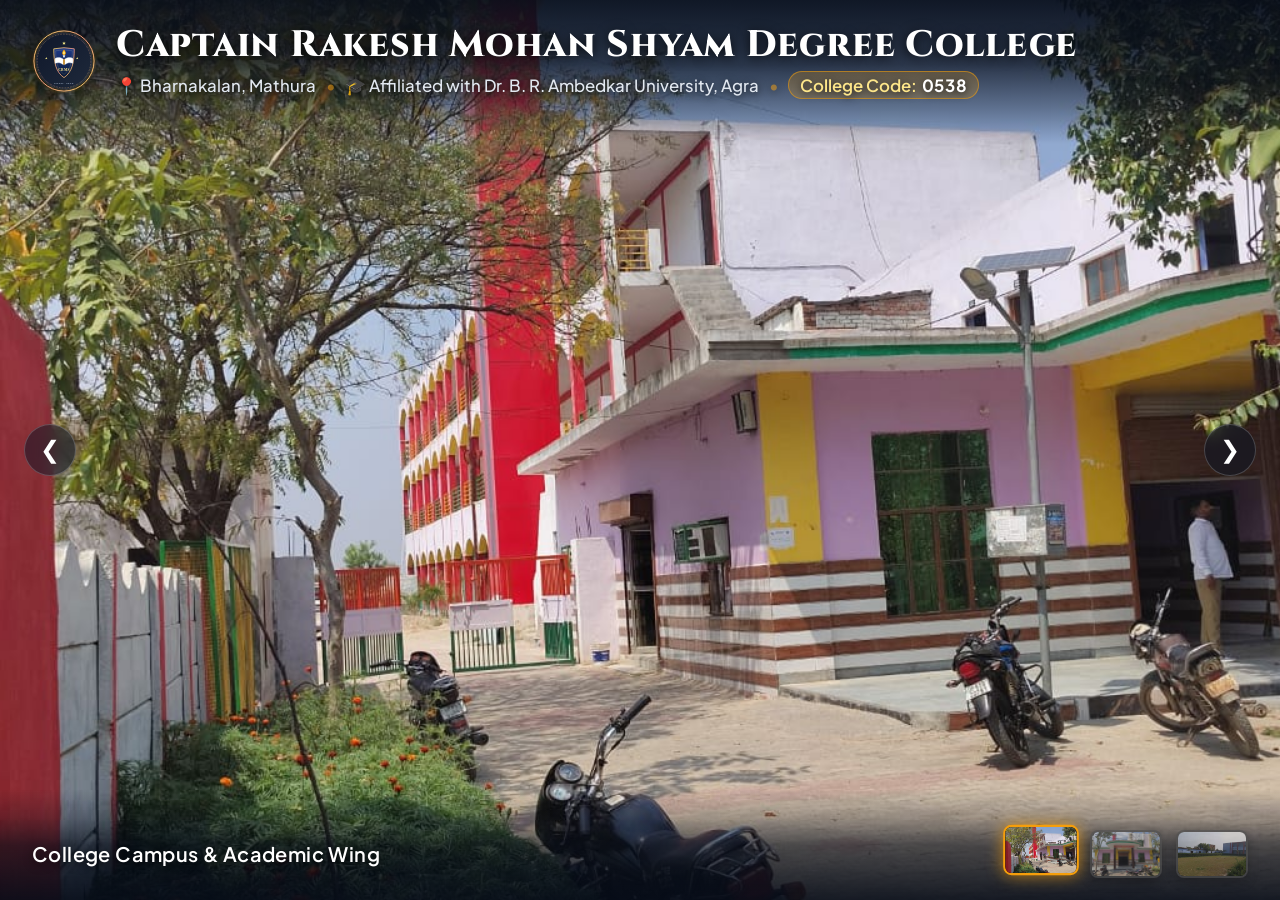
==== index.html @ 5365d5a2 "Initial website release for Captain Rakesh Mohan Shyam Degree College" ====
<!DOCTYPE html>
<html lang="en">
<head>
  <meta charset="UTF-8">
  <meta name="viewport" content="width=device-width, initial-scale=1.0">
  <meta name="description" content="Captain Rakesh Mohan Shyam Degree College, Bharnakalan, Mathura. Affiliated with Dr. B. R. Ambedkar University, Agra. College Code: 0538.">
  <title>Captain Rakesh Mohan Shyam Degree College | Mathura (Code: 0538)</title>

  <!-- Favicon -->
  <link rel="icon" type="image/svg+xml" href="college-logo.svg">

  <!-- Google Fonts -->
  <link rel="preconnect" href="https://fonts.googleapis.com">
  <link rel="preconnect" href="https://fonts.gstatic.com" crossorigin>
  <link href="https://fonts.googleapis.com/css2?family=Cinzel:wght@700;800&family=Plus+Jakarta+Sans:wght@400;500;600;700&display=swap" rel="stylesheet">

  <link rel="stylesheet" href="style.css">
</head>
<body>

  <!-- Fullscreen Campus Background Images -->
  <div class="slider" id="slider">
    <div class="slide active" style="background-image: url('images/campus-building.jpg');" data-title="College Campus & Academic Wing"></div>
    <div class="slide" style="background-image: url('images/campus-entrance.jpg');" data-title="Administrative Entrance & Porch"></div>
    <div class="slide" style="background-image: url('images/campus-grounds.jpg');" data-title="Lush Green Campus & Sports Grounds"></div>
  </div>

  <!-- Unobtrusive Top Bar with Just the College Text -->
  <header class="college-header">
    <div class="header-inner">
      <img src="college-logo.svg" alt="College Logo" class="logo">
      <div class="title-wrap">
        <h1 class="college-name">Captain Rakesh Mohan Shyam Degree College</h1>
        <p class="college-details">
          <span class="detail-item">📍 Bharnakalan, Mathura</span>
          <span class="sep">•</span>
          <span class="detail-item">🎓 Affiliated with Dr. B. R. Ambedkar University, Agra</span>
          <span class="sep">•</span>
          <span class="detail-item code-tag">College Code: <strong>0538</strong></span>
        </p>
      </div>
    </div>
  </header>

  <!-- Navigation Arrows -->
  <button class="nav-arrow prev" id="prevBtn" title="Previous Image" aria-label="Previous Image">&#10094;</button>
  <button class="nav-arrow next" id="nextBtn" title="Next Image" aria-label="Next Image">&#10095;</button>

  <!-- Bottom Bar: Caption and Thumbnails -->
  <footer class="bottom-bar">
    <div class="caption" id="caption">College Campus & Academic Wing</div>
    <div class="thumbnails">
      <button class="thumb active" data-index="0" title="View Campus & Academic Wing">
        <img src="images/campus-building.jpg" alt="Building">
      </button>
      <button class="thumb" data-index="1" title="View Administrative Entrance">
        <img src="images/campus-entrance.jpg" alt="Entrance">
      </button>
      <button class="thumb" data-index="2" title="View Campus Grounds">
        <img src="images/campus-grounds.jpg" alt="Grounds">
      </button>
    </div>
  </footer>

  <script src="script.js"></script>
</body>
</html>
---- style.css ----
/* ==========================================================================
   Captain Rakesh Mohan Shyam Degree College
   College Code: 0538 | Bharnakalan, Mathura | DBRAU Agra
   Unobstructed Image Showcase & Clean Header
   ========================================================================== */

:root {
  --accent-gold: #f59e0b;
  --accent-gold-light: #fde68a;
  --font-serif: 'Cinzel', Georgia, serif;
  --font-sans: 'Plus Jakarta Sans', system-ui, -apple-system, sans-serif;
}

*, *::before, *::after {
  box-sizing: border-box;
  margin: 0;
  padding: 0;
}

html, body {
  width: 100%;
  height: 100%;
  margin: 0;
  padding: 0;
  overflow: hidden;
  font-family: var(--font-sans);
  background-color: #030712;
  color: #ffffff;
  -webkit-font-smoothing: antialiased;
}

/* --------------------------------------------------------------------------
   Full Viewport Background Image Slider
   -------------------------------------------------------------------------- */
.slider {
  position: fixed;
  inset: 0;
  width: 100%;
  height: 100%;
  z-index: 1;
}

.slide {
  position: absolute;
  inset: 0;
  width: 100%;
  height: 100%;
  background-size: cover;
  background-position: center center;
  background-repeat: no-repeat;
  opacity: 0;
  transition: opacity 0.9s ease-in-out;
}

.slide.active {
  opacity: 1;
}

/* --------------------------------------------------------------------------
   Header: Minimal & Clear Text
   -------------------------------------------------------------------------- */
.college-header {
  position: fixed;
  top: 0;
  left: 0;
  right: 0;
  z-index: 20;
  padding: 1.5rem 2rem 2.8rem;
  background: linear-gradient(
    to bottom,
    rgba(6, 12, 24, 0.92) 0%,
    rgba(6, 12, 24, 0.72) 45%,
    rgba(6, 12, 24, 0.35) 75%,
    transparent 100%
  );
  pointer-events: none; /* Allows clicking through gradient */
}

.header-inner {
  max-width: 1280px;
  margin: 0 auto;
  display: flex;
  align-items: center;
  gap: 1.25rem;
  pointer-events: auto;
}

.logo {
  width: 64px;
  height: 64px;
  flex-shrink: 0;
  filter: drop-shadow(0 4px 12px rgba(0, 0, 0, 0.6));
}

.title-wrap {
  display: flex;
  flex-direction: column;
  gap: 0.3rem;
}

.college-name {
  font-family: var(--font-serif);
  font-size: clamp(1.4rem, 3.2vw, 2.3rem);
  font-weight: 800;
  color: #ffffff;
  line-height: 1.15;
  letter-spacing: 0.02em;
  text-shadow: 0 2px 12px rgba(0, 0, 0, 0.9);
}

.college-details {
  display: flex;
  align-items: center;
  flex-wrap: wrap;
  gap: 0.6rem;
  font-size: clamp(0.85rem, 1.4vw, 1.05rem);
  color: #e2e8f0;
  font-weight: 500;
  text-shadow: 0 2px 8px rgba(0, 0, 0, 0.85);
}

.detail-item {
  display: inline-flex;
  align-items: center;
  gap: 0.3rem;
}

.sep {
  opacity: 0.5;
  color: var(--accent-gold);
}

.code-tag {
  background: rgba(245, 158, 11, 0.22);
  border: 1px solid rgba(245, 158, 11, 0.55);
  color: var(--accent-gold-light);
  padding: 0.15rem 0.65rem;
  border-radius: 9999px;
  font-weight: 600;
}

.code-tag strong {
  color: #ffffff;
  letter-spacing: 0.04em;
}

/* --------------------------------------------------------------------------
   Navigation Arrows (Left / Right)
   -------------------------------------------------------------------------- */
.nav-arrow {
  position: fixed;
  top: 50%;
  transform: translateY(-50%);
  z-index: 30;
  background: rgba(9, 18, 36, 0.5);
  border: 1px solid rgba(255, 255, 255, 0.2);
  color: #ffffff;
  width: 52px;
  height: 52px;
  border-radius: 50%;
  font-size: 1.5rem;
  cursor: pointer;
  display: flex;
  align-items: center;
  justify-content: center;
  backdrop-filter: blur(8px);
  -webkit-backdrop-filter: blur(8px);
  transition: all 0.25s ease;
  user-select: none;
}

.nav-arrow:hover {
  background: rgba(245, 158, 11, 0.85);
  color: #0b1120;
  border-color: var(--accent-gold);
  transform: translateY(-50%) scale(1.1);
  box-shadow: 0 0 20px rgba(245, 158, 11, 0.6);
}

.nav-arrow.prev {
  left: 1.5rem;
}

.nav-arrow.next {
  right: 1.5rem;
}

/* --------------------------------------------------------------------------
   Bottom Bar: Caption & Thumbnails
   -------------------------------------------------------------------------- */
.bottom-bar {
  position: fixed;
  bottom: 0;
  left: 0;
  right: 0;
  z-index: 20;
  padding: 2.5rem 2rem 1.4rem;
  background: linear-gradient(
    to top,
    rgba(6, 12, 24, 0.92) 0%,
    rgba(6, 12, 24, 0.65) 50%,
    rgba(6, 12, 24, 0.25) 75%,
    transparent 100%
  );
  display: flex;
  align-items: center;
  justify-content: space-between;
  gap: 1.5rem;
}

.caption {
  font-size: clamp(0.95rem, 1.8vw, 1.25rem);
  font-weight: 600;
  color: #ffffff;
  letter-spacing: 0.02em;
  text-shadow: 0 2px 10px rgba(0, 0, 0, 0.85);
}

.thumbnails {
  display: flex;
  align-items: center;
  gap: 0.85rem;
}

.thumb {
  width: 72px;
  height: 48px;
  border-radius: 8px;
  overflow: hidden;
  border: 2px solid rgba(255, 255, 255, 0.3);
  background: #000;
  cursor: pointer;
  padding: 0;
  transition: all 0.25s ease;
  opacity: 0.65;
  box-shadow: 0 4px 12px rgba(0, 0, 0, 0.4);
}

.thumb img {
  width: 100%;
  height: 100%;
  object-fit: cover;
  display: block;
}

.thumb:hover {
  opacity: 0.95;
  transform: translateY(-3px);
  border-color: rgba(255, 255, 255, 0.8);
}

.thumb.active {
  opacity: 1;
  border-color: var(--accent-gold);
  box-shadow: 0 0 15px rgba(245, 158, 11, 0.7);
  transform: translateY(-4px) scale(1.05);
}

/* --------------------------------------------------------------------------
   Responsive Styles
   -------------------------------------------------------------------------- */
@media (max-width: 768px) {
  .college-header {
    padding: 1rem 1rem 2rem;
  }

  .header-inner {
    gap: 0.85rem;
  }

  .logo {
    width: 48px;
    height: 48px;
  }

  .sep {
    display: none;
  }

  .college-details {
    flex-direction: column;
    align-items: flex-start;
    gap: 0.25rem;
  }

  .nav-arrow {
    width: 42px;
    height: 42px;
    font-size: 1.2rem;
  }

  .nav-arrow.prev {
    left: 0.6rem;
  }

  .nav-arrow.next {
    right: 0.6rem;
  }

  .bottom-bar {
    padding: 1.5rem 1rem 1rem;
    flex-direction: column;
    align-items: center;
    gap: 0.7rem;
    text-align: center;
  }

  .thumb {
    width: 58px;
    height: 38px;
  }
}
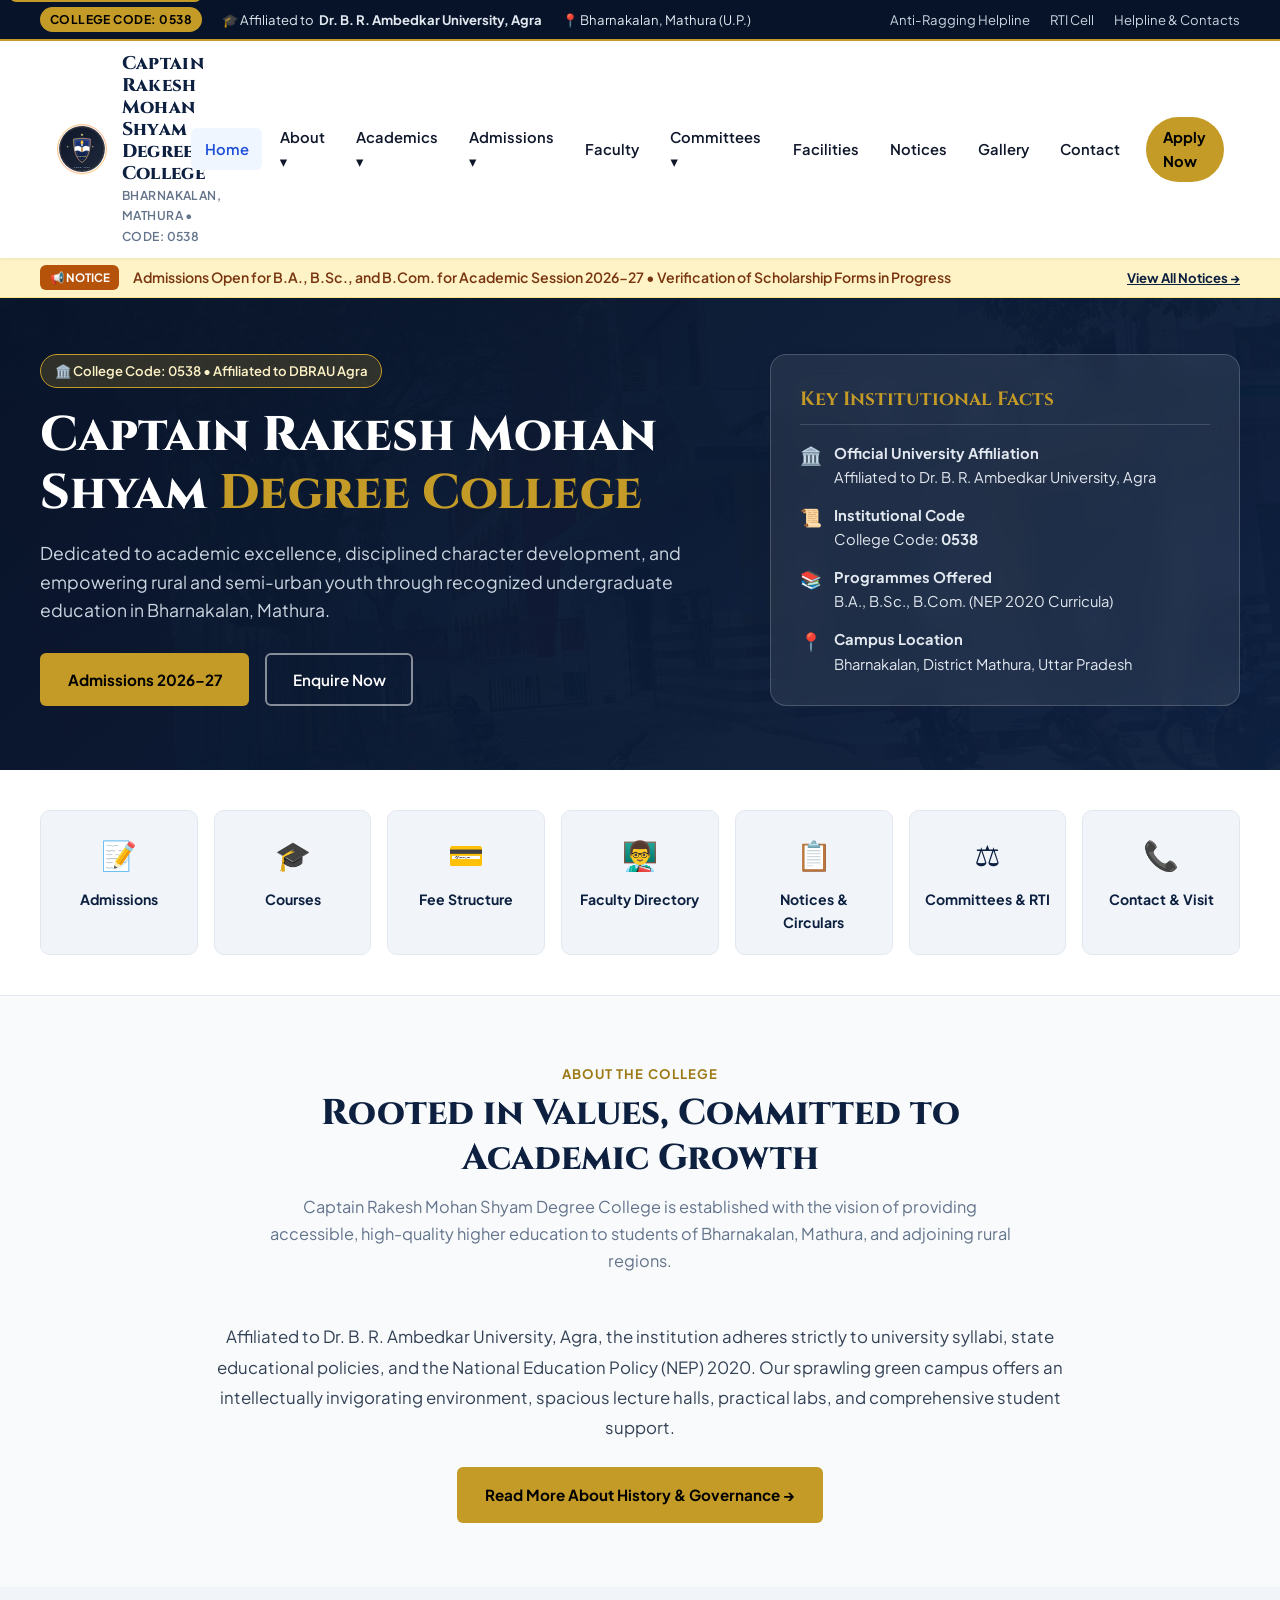
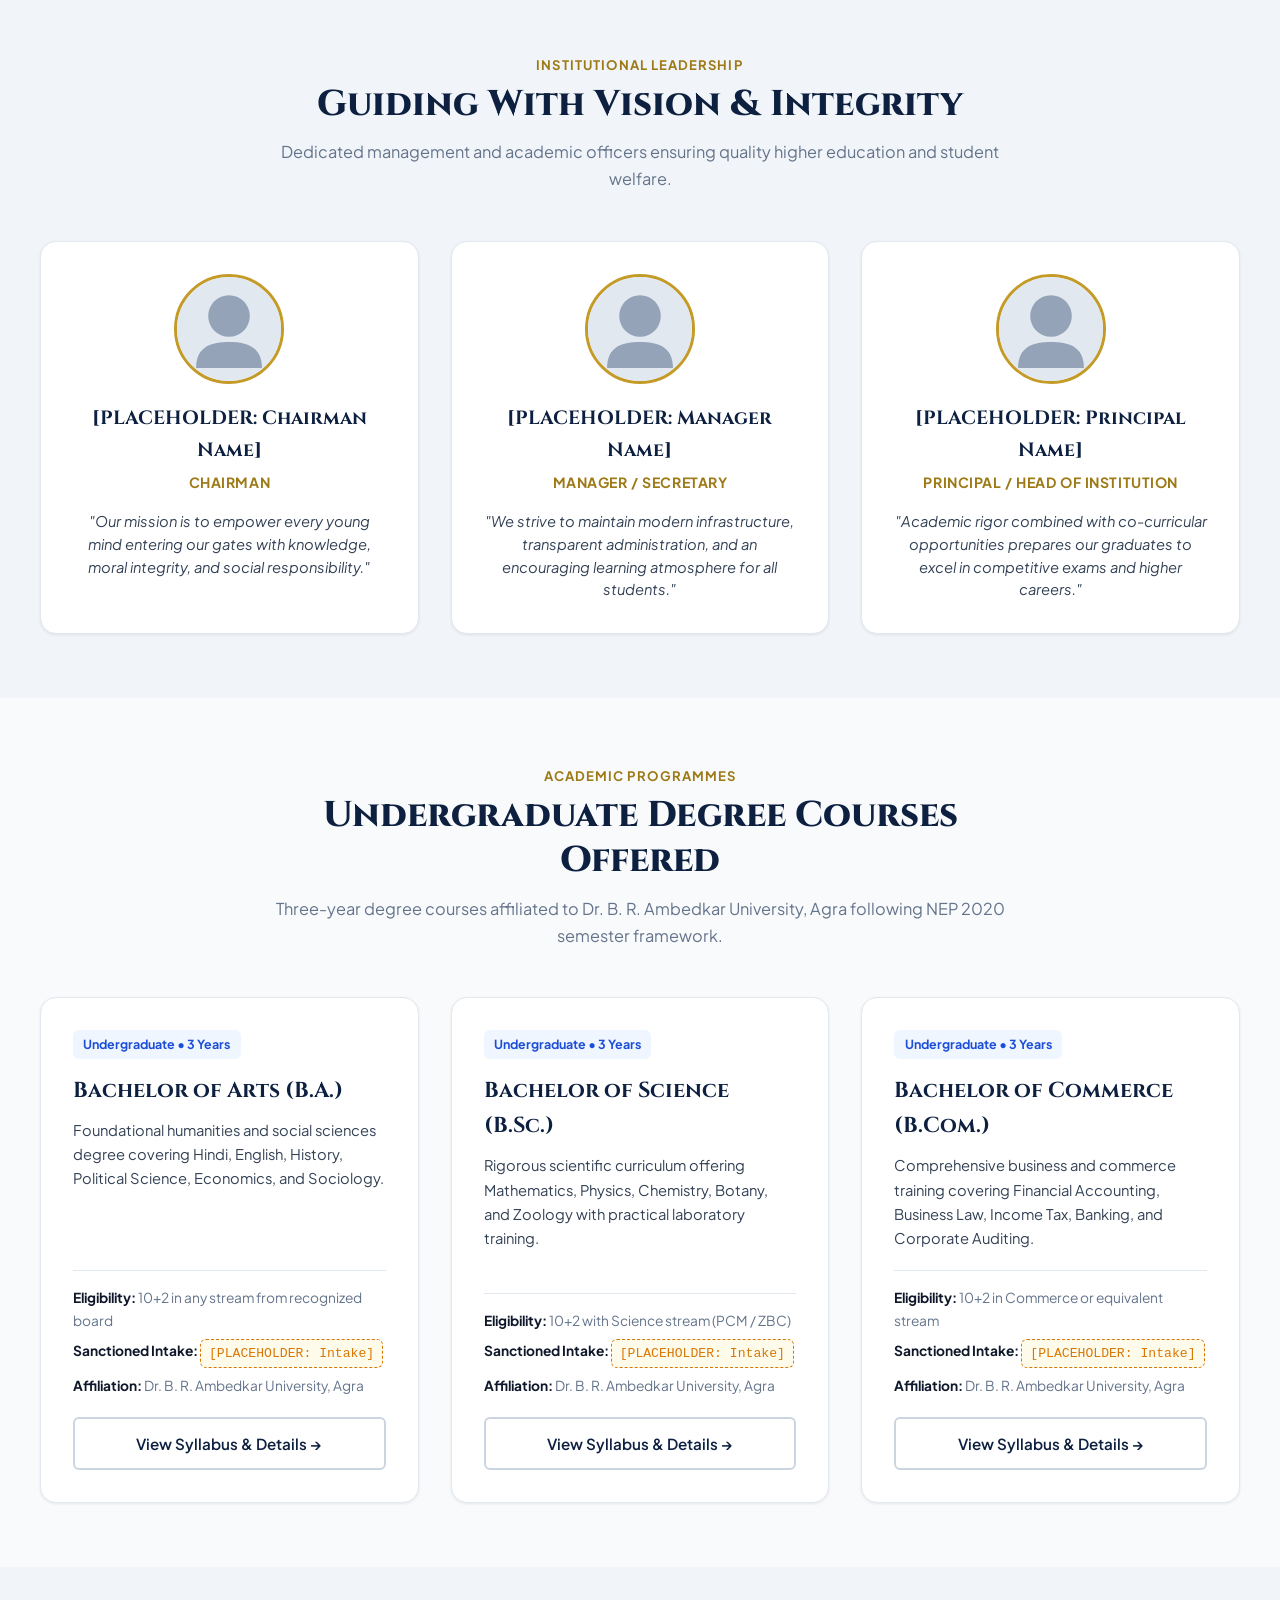
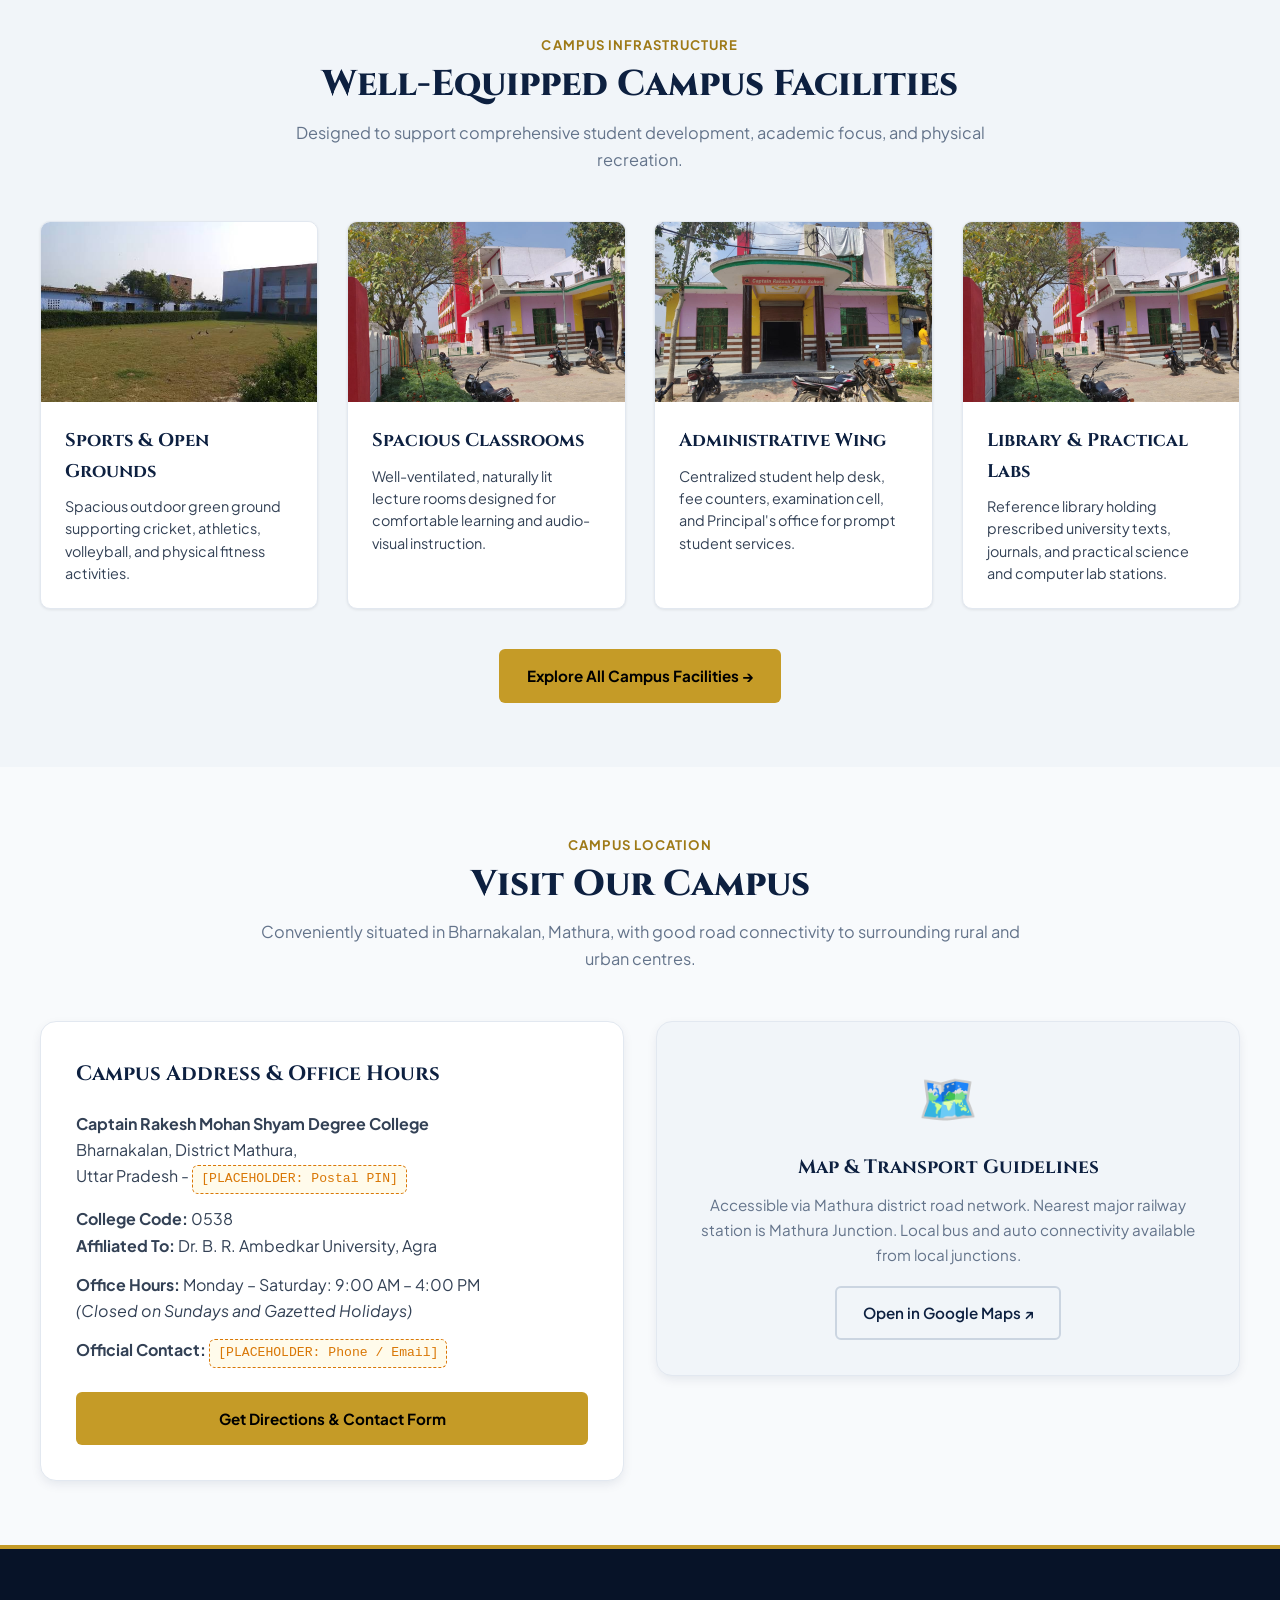
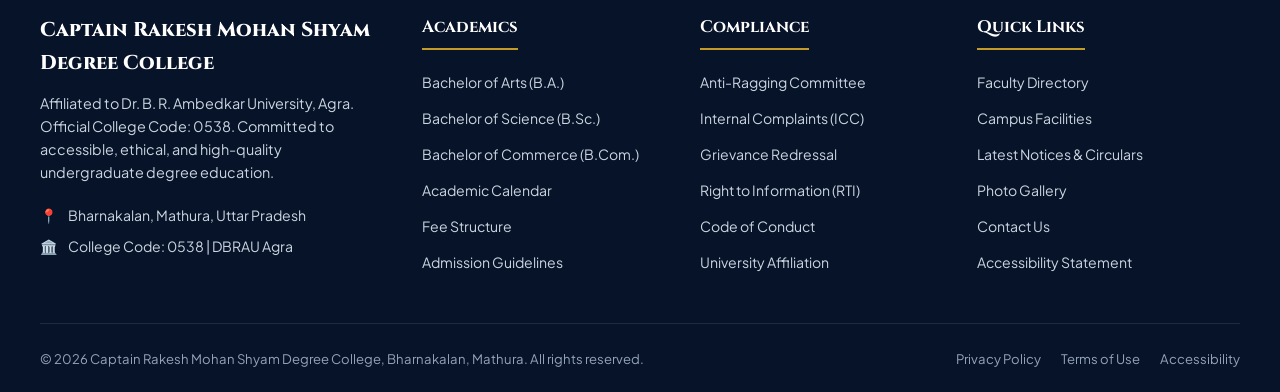
==== commit 47b5fefa: "Implement complete Degree College Website as per PRD specifications" ====
--- a/index.html
+++ b/index.html
@@ -3,8 +3,9 @@
 <head>
   <meta charset="UTF-8">
   <meta name="viewport" content="width=device-width, initial-scale=1.0">
-  <meta name="description" content="Captain Rakesh Mohan Shyam Degree College, Bharnakalan, Mathura. Affiliated with Dr. B. R. Ambedkar University, Agra. College Code: 0538.">
-  <title>Captain Rakesh Mohan Shyam Degree College | Mathura (Code: 0538)</title>
+  <meta name="description" content="Official website of Captain Rakesh Mohan Shyam Degree College, Bharnakalan, Mathura. Affiliated to Dr. B. R. Ambedkar University, Agra. College Code: 0538. Offering B.A., B.Sc., B.Com.">
+  <meta name="keywords" content="Captain Rakesh Mohan Shyam Degree College, CRMS Degree College, Bharnakalan Mathura, DBRAU Agra, College Code 0538, Degree College Mathura, BA BSc BCom Admission">
+  <title>Captain Rakesh Mohan Shyam Degree College | Bharnakalan, Mathura (Code: 0538)</title>
 
   <!-- Favicon -->
   <link rel="icon" type="image/svg+xml" href="college-logo.svg">
@@ -12,53 +13,551 @@
   <!-- Google Fonts -->
   <link rel="preconnect" href="https://fonts.googleapis.com">
   <link rel="preconnect" href="https://fonts.gstatic.com" crossorigin>
-  <link href="https://fonts.googleapis.com/css2?family=Cinzel:wght@700;800&family=Plus+Jakarta+Sans:wght@400;500;600;700&display=swap" rel="stylesheet">
-
+  <link href="https://fonts.googleapis.com/css2?family=Cinzel:wght@600;700;800&family=Plus+Jakarta+Sans:wght@400;500;600;700&display=swap" rel="stylesheet">
+
+  <!-- Stylesheet -->
   <link rel="stylesheet" href="style.css">
+
+  <!-- Schema.org Structured Data -->
+  <script type="application/ld+json">
+  {
+    "@context": "https://schema.org",
+    "@type": "CollegeOrUniversity",
+    "name": "Captain Rakesh Mohan Shyam Degree College",
+    "alternateName": "CRMS Degree College",
+    "identifier": "0538",
+    "url": "https://crms-college.pages.dev",
+    "logo": "https://crms-college.pages.dev/college-logo.svg",
+    "address": {
+      "@type": "PostalAddress",
+      "addressLocality": "Bharnakalan",
+      "addressRegion": "Mathura, Uttar Pradesh",
+      "addressCountry": "IN"
+    },
+    "parentOrganization": {
+      "@type": "CollegeOrUniversity",
+      "name": "Dr. B. R. Ambedkar University, Agra"
+    }
+  }
+  </script>
 </head>
 <body>
 
-  <!-- Fullscreen Campus Background Images -->
-  <div class="slider" id="slider">
-    <div class="slide active" style="background-image: url('images/campus-building.jpg');" data-title="College Campus & Academic Wing"></div>
-    <div class="slide" style="background-image: url('images/campus-entrance.jpg');" data-title="Administrative Entrance & Porch"></div>
-    <div class="slide" style="background-image: url('images/campus-grounds.jpg');" data-title="Lush Green Campus & Sports Grounds"></div>
+  <!-- Accessibility Skip Link -->
+  <a href="#main-content" class="skip-link">Skip to main content</a>
+
+  <!-- Top Utility Bar -->
+  <div class="top-bar">
+    <div class="top-bar-inner">
+      <div class="top-bar-left">
+        <span class="top-item"><span class="code-pill">COLLEGE CODE: 0538</span></span>
+        <span class="top-item">🎓 Affiliated to <strong>Dr. B. R. Ambedkar University, Agra</strong></span>
+        <span class="top-item">📍 Bharnakalan, Mathura (U.P.)</span>
+      </div>
+      <div class="top-bar-right">
+        <a href="committees.html#anti-ragging" class="top-link">Anti-Ragging Helpline</a>
+        <a href="committees.html#rti" class="top-link">RTI Cell</a>
+        <a href="contact.html" class="top-link">Helpline & Contacts</a>
+      </div>
+    </div>
   </div>
 
-  <!-- Unobtrusive Top Bar with Just the College Text -->
-  <header class="college-header">
-    <div class="header-inner">
-      <img src="college-logo.svg" alt="College Logo" class="logo">
-      <div class="title-wrap">
-        <h1 class="college-name">Captain Rakesh Mohan Shyam Degree College</h1>
-        <p class="college-details">
-          <span class="detail-item">📍 Bharnakalan, Mathura</span>
-          <span class="sep">•</span>
-          <span class="detail-item">🎓 Affiliated with Dr. B. R. Ambedkar University, Agra</span>
-          <span class="sep">•</span>
-          <span class="detail-item code-tag">College Code: <strong>0538</strong></span>
-        </p>
-      </div>
+  <!-- Main Navigation Header -->
+  <header class="site-header">
+    <div class="header-container">
+      <a href="index.html" class="brand-wrapper" aria-label="College Home">
+        <img src="college-logo.svg" alt="CRMS College Seal" class="brand-logo" width="52" height="52">
+        <div class="brand-text">
+          <span class="brand-title">Captain Rakesh Mohan Shyam Degree College</span>
+          <span class="brand-subtitle">Bharnakalan, Mathura • Code: 0538</span>
+        </div>
+      </a>
+
+      <!-- Mobile Menu Button -->
+      <button class="mobile-nav-toggle" id="mobileNavToggle" aria-label="Toggle navigation menu" aria-expanded="false">
+        ☰
+      </button>
+
+      <!-- Desktop & Mobile Navigation Menu -->
+      <nav class="main-nav" id="mainNav" aria-label="Primary Navigation">
+        <ul class="nav-list">
+          <li class="nav-item"><a href="index.html" class="nav-link active">Home</a></li>
+          
+          <li class="nav-item has-dropdown">
+            <a href="about.html" class="nav-link">About ▾</a>
+            <ul class="dropdown-menu">
+              <li class="dropdown-item"><a href="about.html#overview">Vision & Mission</a></li>
+              <li class="dropdown-item"><a href="about.html#leadership">Management & Leadership</a></li>
+              <li class="dropdown-item"><a href="about.html#approvals">Approvals & Affiliation</a></li>
+            </ul>
+          </li>
+
+          <li class="nav-item has-dropdown">
+            <a href="academics.html" class="nav-link">Academics ▾</a>
+            <ul class="dropdown-menu">
+              <li class="dropdown-item"><a href="academics.html#courses">Programmes Offered (B.A., B.Sc., B.Com.)</a></li>
+              <li class="dropdown-item"><a href="academics.html#departments">Academic Departments</a></li>
+              <li class="dropdown-item"><a href="academics.html#calendar">Academic Calendar</a></li>
+            </ul>
+          </li>
+
+          <li class="nav-item has-dropdown">
+            <a href="admissions.html" class="nav-link">Admissions ▾</a>
+            <ul class="dropdown-menu">
+              <li class="dropdown-item"><a href="admissions.html#process">Eligibility & Process</a></li>
+              <li class="dropdown-item"><a href="admissions.html#fees">Fee Structure & Refund</a></li>
+              <li class="dropdown-item"><a href="admissions.html#enquiry">Admission Enquiry Form</a></li>
+            </ul>
+          </li>
+
+          <li class="nav-item"><a href="faculty.html" class="nav-link">Faculty</a></li>
+          
+          <li class="nav-item has-dropdown">
+            <a href="committees.html" class="nav-link">Committees ▾</a>
+            <ul class="dropdown-menu">
+              <li class="dropdown-item"><a href="committees.html#anti-ragging">Anti-Ragging Committee</a></li>
+              <li class="dropdown-item"><a href="committees.html#icc">Internal Complaints (ICC)</a></li>
+              <li class="dropdown-item"><a href="committees.html#grievance">Grievance Redressal</a></li>
+              <li class="dropdown-item"><a href="committees.html#rti">Right to Information (RTI)</a></li>
+              <li class="dropdown-item"><a href="committees.html#code-of-conduct">Code of Conduct</a></li>
+            </ul>
+          </li>
+
+          <li class="nav-item"><a href="facilities.html" class="nav-link">Facilities</a></li>
+          <li class="nav-item"><a href="notices.html" class="nav-link">Notices</a></li>
+          <li class="nav-item"><a href="gallery.html" class="nav-link">Gallery</a></li>
+          <li class="nav-item"><a href="contact.html" class="nav-link">Contact</a></li>
+          <li class="nav-item"><a href="admissions.html" class="nav-link nav-cta">Apply Now</a></li>
+        </ul>
+      </nav>
     </div>
   </header>
 
-  <!-- Navigation Arrows -->
-  <button class="nav-arrow prev" id="prevBtn" title="Previous Image" aria-label="Previous Image">&#10094;</button>
-  <button class="nav-arrow next" id="nextBtn" title="Next Image" aria-label="Next Image">&#10095;</button>
-
-  <!-- Bottom Bar: Caption and Thumbnails -->
-  <footer class="bottom-bar">
-    <div class="caption" id="caption">College Campus & Academic Wing</div>
-    <div class="thumbnails">
-      <button class="thumb active" data-index="0" title="View Campus & Academic Wing">
-        <img src="images/campus-building.jpg" alt="Building">
-      </button>
-      <button class="thumb" data-index="1" title="View Administrative Entrance">
-        <img src="images/campus-entrance.jpg" alt="Entrance">
-      </button>
-      <button class="thumb" data-index="2" title="View Campus Grounds">
-        <img src="images/campus-grounds.jpg" alt="Grounds">
-      </button>
+  <!-- Live Notice Ticker Banner -->
+  <aside class="notice-ticker-bar" aria-label="Latest College Notices">
+    <div class="ticker-inner">
+      <span class="ticker-label">📢 Notice</span>
+      <div class="ticker-content">
+        <span class="ticker-text">Admissions Open for B.A., B.Sc., and B.Com. for Academic Session 2026-27 • Verification of Scholarship Forms in Progress</span>
+      </div>
+      <a href="notices.html" class="ticker-view-all">View All Notices →</a>
+    </div>
+  </aside>
+
+  <!-- Main Page Content -->
+  <main id="main-content">
+
+    <!-- Hero Section -->
+    <section class="hero" aria-label="College Introduction">
+      <img src="images/campus-building.jpg" alt="College Campus Building" class="hero-bg-image" width="1280" height="720">
+      <div class="hero-overlay"></div>
+      <div class="hero-container">
+        <div class="hero-content">
+          <div class="hero-badge">🏛️ College Code: 0538 • Affiliated to DBRAU Agra</div>
+          <h1 class="hero-title">
+            Captain Rakesh Mohan Shyam <span class="highlight">Degree College</span>
+          </h1>
+          <p class="hero-subtitle">
+            Dedicated to academic excellence, disciplined character development, and empowering rural and semi-urban youth through recognized undergraduate education in Bharnakalan, Mathura.
+          </p>
+          <div class="hero-actions">
+            <a href="admissions.html" class="btn btn-primary">Admissions 2026–27</a>
+            <a href="contact.html#enquiry" class="btn btn-secondary">Enquire Now</a>
+          </div>
+        </div>
+
+        <!-- Featured Institutional Highlights Card -->
+        <div class="hero-card">
+          <h2 class="hero-card-title">Key Institutional Facts</h2>
+          <ul class="hero-card-list">
+            <li class="hero-card-item">
+              <span class="hero-card-icon">🏛️</span>
+              <div>
+                <strong>Official University Affiliation</strong><br>
+                Affiliated to Dr. B. R. Ambedkar University, Agra
+              </div>
+            </li>
+            <li class="hero-card-item">
+              <span class="hero-card-icon">📜</span>
+              <div>
+                <strong>Institutional Code</strong><br>
+                College Code: <strong>0538</strong>
+              </div>
+            </li>
+            <li class="hero-card-item">
+              <span class="hero-card-icon">📚</span>
+              <div>
+                <strong>Programmes Offered</strong><br>
+                B.A., B.Sc., B.Com. (NEP 2020 Curricula)
+              </div>
+            </li>
+            <li class="hero-card-item">
+              <span class="hero-card-icon">📍</span>
+              <div>
+                <strong>Campus Location</strong><br>
+                Bharnakalan, District Mathura, Uttar Pradesh
+              </div>
+            </li>
+          </ul>
+        </div>
+      </div>
+    </section>
+
+    <!-- Quick Links Grid -->
+    <section class="quick-links-section" aria-label="Quick Access">
+      <div class="quick-links-grid">
+        <a href="admissions.html" class="quick-tile">
+          <span class="quick-tile-icon">📝</span>
+          <span>Admissions</span>
+        </a>
+        <a href="academics.html#courses" class="quick-tile">
+          <span class="quick-tile-icon">🎓</span>
+          <span>Courses</span>
+        </a>
+        <a href="admissions.html#fees" class="quick-tile">
+          <span class="quick-tile-icon">💳</span>
+          <span>Fee Structure</span>
+        </a>
+        <a href="faculty.html" class="quick-tile">
+          <span class="quick-tile-icon">👨‍🏫</span>
+          <span>Faculty Directory</span>
+        </a>
+        <a href="notices.html" class="quick-tile">
+          <span class="quick-tile-icon">📋</span>
+          <span>Notices & Circulars</span>
+        </a>
+        <a href="committees.html" class="quick-tile">
+          <span class="quick-tile-icon">⚖️</span>
+          <span>Committees & RTI</span>
+        </a>
+        <a href="contact.html" class="quick-tile">
+          <span class="quick-tile-icon">📞</span>
+          <span>Contact & Visit</span>
+        </a>
+      </div>
+    </section>
+
+    <!-- About Snippet Section -->
+    <section class="section" id="about-snippet">
+      <div class="section-container">
+        <div class="section-header">
+          <span class="section-tag">About The College</span>
+          <h2 class="section-title">Rooted in Values, Committed to Academic Growth</h2>
+          <p class="section-desc">
+            Captain Rakesh Mohan Shyam Degree College is established with the vision of providing accessible, high-quality higher education to students of Bharnakalan, Mathura, and adjoining rural regions.
+          </p>
+        </div>
+
+        <div style="max-width: 860px; margin: 0 auto; text-align: center; color: var(--text-body); font-size: 1.05rem; line-height: 1.8;">
+          <p style="margin-bottom: 1.5rem;">
+            Affiliated to Dr. B. R. Ambedkar University, Agra, the institution adheres strictly to university syllabi, state educational policies, and the National Education Policy (NEP) 2020. Our sprawling green campus offers an intellectually invigorating environment, spacious lecture halls, practical labs, and comprehensive student support.
+          </p>
+          <a href="about.html" class="btn btn-primary">Read More About History & Governance →</a>
+        </div>
+      </div>
+    </section>
+
+    <!-- Leadership Strip -->
+    <section class="section section-alt" id="leadership">
+      <div class="section-container">
+        <div class="section-header">
+          <span class="section-tag">Institutional Leadership</span>
+          <h2 class="section-title">Guiding With Vision & Integrity</h2>
+          <p class="section-desc">Dedicated management and academic officers ensuring quality higher education and student welfare.</p>
+        </div>
+
+        <div class="leadership-grid">
+          <!-- Chairman -->
+          <div class="leadership-card">
+            <div class="leadership-photo-wrap">
+              <img src="images/placeholder-avatar.svg" alt="College Chairman" width="110" height="110">
+            </div>
+            <h3 class="leadership-name">[PLACEHOLDER: Chairman Name]</h3>
+            <div class="leadership-role">Chairman</div>
+            <p class="leadership-quote">
+              "Our mission is to empower every young mind entering our gates with knowledge, moral integrity, and social responsibility."
+            </p>
+          </div>
+
+          <!-- Manager / Secretary -->
+          <div class="leadership-card">
+            <div class="leadership-photo-wrap">
+              <img src="images/placeholder-avatar.svg" alt="College Manager" width="110" height="110">
+            </div>
+            <h3 class="leadership-name">[PLACEHOLDER: Manager Name]</h3>
+            <div class="leadership-role">Manager / Secretary</div>
+            <p class="leadership-quote">
+              "We strive to maintain modern infrastructure, transparent administration, and an encouraging learning atmosphere for all students."
+            </p>
+          </div>
+
+          <!-- Principal -->
+          <div class="leadership-card">
+            <div class="leadership-photo-wrap">
+              <img src="images/placeholder-avatar.svg" alt="College Principal" width="110" height="110">
+            </div>
+            <h3 class="leadership-name">[PLACEHOLDER: Principal Name]</h3>
+            <div class="leadership-role">Principal / Head of Institution</div>
+            <p class="leadership-quote">
+              "Academic rigor combined with co-curricular opportunities prepares our graduates to excel in competitive exams and higher careers."
+            </p>
+          </div>
+        </div>
+      </div>
+    </section>
+
+    <!-- Courses Overview Section -->
+    <section class="section" id="courses">
+      <div class="section-container">
+        <div class="section-header">
+          <span class="section-tag">Academic Programmes</span>
+          <h2 class="section-title">Undergraduate Degree Courses Offered</h2>
+          <p class="section-desc">Three-year degree courses affiliated to Dr. B. R. Ambedkar University, Agra following NEP 2020 semester framework.</p>
+        </div>
+
+        <div class="course-grid">
+          <!-- B.A. Card -->
+          <div class="course-card">
+            <span class="course-badge">Undergraduate • 3 Years</span>
+            <h3 class="course-title">Bachelor of Arts (B.A.)</h3>
+            <p class="course-desc">
+              Foundational humanities and social sciences degree covering Hindi, English, History, Political Science, Economics, and Sociology.
+            </p>
+            <div class="course-meta">
+              <div><strong>Eligibility:</strong> 10+2 in any stream from recognized board</div>
+              <div><strong>Sanctioned Intake:</strong> <span class="placeholder-tag">[PLACEHOLDER: Intake]</span></div>
+              <div><strong>Affiliation:</strong> Dr. B. R. Ambedkar University, Agra</div>
+            </div>
+            <a href="academics.html#ba" class="btn btn-secondary" style="color: var(--primary-navy); border-color: var(--border-medium);">View Syllabus & Details →</a>
+          </div>
+
+          <!-- B.Sc. Card -->
+          <div class="course-card">
+            <span class="course-badge">Undergraduate • 3 Years</span>
+            <h3 class="course-title">Bachelor of Science (B.Sc.)</h3>
+            <p class="course-desc">
+              Rigorous scientific curriculum offering Mathematics, Physics, Chemistry, Botany, and Zoology with practical laboratory training.
+            </p>
+            <div class="course-meta">
+              <div><strong>Eligibility:</strong> 10+2 with Science stream (PCM / ZBC)</div>
+              <div><strong>Sanctioned Intake:</strong> <span class="placeholder-tag">[PLACEHOLDER: Intake]</span></div>
+              <div><strong>Affiliation:</strong> Dr. B. R. Ambedkar University, Agra</div>
+            </div>
+            <a href="academics.html#bsc" class="btn btn-secondary" style="color: var(--primary-navy); border-color: var(--border-medium);">View Syllabus & Details →</a>
+          </div>
+
+          <!-- B.Com. Card -->
+          <div class="course-card">
+            <span class="course-badge">Undergraduate • 3 Years</span>
+            <h3 class="course-title">Bachelor of Commerce (B.Com.)</h3>
+            <p class="course-desc">
+              Comprehensive business and commerce training covering Financial Accounting, Business Law, Income Tax, Banking, and Corporate Auditing.
+            </p>
+            <div class="course-meta">
+              <div><strong>Eligibility:</strong> 10+2 in Commerce or equivalent stream</div>
+              <div><strong>Sanctioned Intake:</strong> <span class="placeholder-tag">[PLACEHOLDER: Intake]</span></div>
+              <div><strong>Affiliation:</strong> Dr. B. R. Ambedkar University, Agra</div>
+            </div>
+            <a href="academics.html#bcom" class="btn btn-secondary" style="color: var(--primary-navy); border-color: var(--border-medium);">View Syllabus & Details →</a>
+          </div>
+        </div>
+      </div>
+    </section>
+
+    <!-- Facilities Highlights Section -->
+    <section class="section section-alt" id="facilities">
+      <div class="section-container">
+        <div class="section-header">
+          <span class="section-tag">Campus Infrastructure</span>
+          <h2 class="section-title">Well-Equipped Campus Facilities</h2>
+          <p class="section-desc">Designed to support comprehensive student development, academic focus, and physical recreation.</p>
+        </div>
+
+        <div class="facilities-grid">
+          <div class="facility-card">
+            <div class="facility-img-wrap">
+              <img src="images/campus-grounds.jpg" alt="Campus Playground & Green Grounds" width="400" height="220" loading="lazy">
+            </div>
+            <div class="facility-body">
+              <h3 class="facility-title">Sports & Open Grounds</h3>
+              <p class="facility-text">Spacious outdoor green ground supporting cricket, athletics, volleyball, and physical fitness activities.</p>
+            </div>
+          </div>
+
+          <div class="facility-card">
+            <div class="facility-img-wrap">
+              <img src="images/campus-building.jpg" alt="Academic Wing" width="400" height="220" loading="lazy">
+            </div>
+            <div class="facility-body">
+              <h3 class="facility-title">Spacious Classrooms</h3>
+              <p class="facility-text">Well-ventilated, naturally lit lecture rooms designed for comfortable learning and audio-visual instruction.</p>
+            </div>
+          </div>
+
+          <div class="facility-card">
+            <div class="facility-img-wrap">
+              <img src="images/campus-entrance.jpg" alt="College Administrative Block" width="400" height="220" loading="lazy">
+            </div>
+            <div class="facility-body">
+              <h3 class="facility-title">Administrative Wing</h3>
+              <p class="facility-text">Centralized student help desk, fee counters, examination cell, and Principal's office for prompt student services.</p>
+            </div>
+          </div>
+
+          <div class="facility-card">
+            <div class="facility-img-wrap">
+              <img src="images/campus-building.jpg" alt="Library & Labs" width="400" height="220" loading="lazy">
+            </div>
+            <div class="facility-body">
+              <h3 class="facility-title">Library & Practical Labs</h3>
+              <p class="facility-text">Reference library holding prescribed university texts, journals, and practical science and computer lab stations.</p>
+            </div>
+          </div>
+        </div>
+
+        <div style="text-align: center; margin-top: 2.5rem;">
+          <a href="facilities.html" class="btn btn-primary">Explore All Campus Facilities →</a>
+        </div>
+      </div>
+    </section>
+
+    <!-- Location & Contact Strip -->
+    <section class="section" id="location">
+      <div class="section-container">
+        <div class="section-header">
+          <span class="section-tag">Campus Location</span>
+          <h2 class="section-title">Visit Our Campus</h2>
+          <p class="section-desc">Conveniently situated in Bharnakalan, Mathura, with good road connectivity to surrounding rural and urban centres.</p>
+        </div>
+
+        <div style="display: grid; grid-template-columns: repeat(auto-fit, minmax(320px, 1fr)); gap: 2rem; align-items: start;">
+          <div class="form-card">
+            <h3 style="font-family: var(--font-serif); font-size: 1.3rem; margin-bottom: 1.2rem; color: var(--primary-navy);">Campus Address & Office Hours</h3>
+            <p style="margin-bottom: 0.8rem;">
+              <strong>Captain Rakesh Mohan Shyam Degree College</strong><br>
+              Bharnakalan, District Mathura,<br>
+              Uttar Pradesh - <span class="placeholder-tag">[PLACEHOLDER: Postal PIN]</span>
+            </p>
+            <p style="margin-bottom: 0.8rem;">
+              <strong>College Code:</strong> 0538<br>
+              <strong>Affiliated To:</strong> Dr. B. R. Ambedkar University, Agra
+            </p>
+            <p style="margin-bottom: 0.8rem;">
+              <strong>Office Hours:</strong> Monday – Saturday: 9:00 AM – 4:00 PM<br>
+              <em>(Closed on Sundays and Gazetted Holidays)</em>
+            </p>
+            <p style="margin-bottom: 1.5rem;">
+              <strong>Official Contact:</strong> <span class="placeholder-tag">[PLACEHOLDER: Phone / Email]</span>
+            </p>
+            <a href="contact.html" class="btn btn-primary" style="width: 100%; text-align: center;">Get Directions & Contact Form</a>
+          </div>
+
+          <div class="form-card" style="background-color: var(--bg-surface-alt); text-align: center; display: flex; flex-direction: column; justify-content: center; min-height: 280px;">
+            <span style="font-size: 3rem; margin-bottom: 1rem;">🗺️</span>
+            <h4 style="font-family: var(--font-serif); font-size: 1.2rem; margin-bottom: 0.5rem; color: var(--primary-navy);">Map & Transport Guidelines</h4>
+            <p style="color: var(--text-muted); font-size: 0.95rem; margin-bottom: 1.2rem;">
+              Accessible via Mathura district road network. Nearest major railway station is Mathura Junction. Local bus and auto connectivity available from local junctions.
+            </p>
+            <a href="https://maps.google.com/?q=Bharnakalan+Mathura" target="_blank" rel="noopener noreferrer" class="btn btn-secondary" style="color: var(--primary-navy); border-color: var(--border-medium); align-self: center;">
+              Open in Google Maps ↗
+            </a>
+          </div>
+        </div>
+      </div>
+    </section>
+
+  </main>
+
+  <!-- Mobile Sticky Action Bar (FR-7.1 Item 2) -->
+  <aside class="mobile-action-bar" aria-label="Quick Mobile Actions">
+    <div class="mobile-action-bar-inner">
+      <a href="tel:[PLACEHOLDER:Phone]" class="mobile-action-btn">
+        <span class="btn-icon">📞</span>
+        <span>Call Office</span>
+      </a>
+      <a href="contact.html#enquiry" class="mobile-action-btn">
+        <span class="btn-icon">💬</span>
+        <span>Enquire</span>
+      </a>
+      <a href="admissions.html" class="mobile-action-btn highlight">
+        <span class="btn-icon">🎓</span>
+        <span>Admissions</span>
+      </a>
+    </div>
+  </aside>
+
+  <!-- Site Footer (FR-7.1 Item 3) -->
+  <footer class="site-footer">
+    <div class="footer-container">
+      <div class="footer-grid">
+        
+        <!-- Col 1: Identity -->
+        <div>
+          <div class="footer-brand-title">Captain Rakesh Mohan Shyam Degree College</div>
+          <p class="footer-about-text">
+            Affiliated to Dr. B. R. Ambedkar University, Agra. Official College Code: 0538. Committed to accessible, ethical, and high-quality undergraduate degree education.
+          </p>
+          <div class="footer-contact-item">
+            <span>📍</span>
+            <span>Bharnakalan, Mathura, Uttar Pradesh</span>
+          </div>
+          <div class="footer-contact-item">
+            <span>🏛️</span>
+            <span>College Code: 0538 | DBRAU Agra</span>
+          </div>
+        </div>
+
+        <!-- Col 2: Academics & Admissions -->
+        <div>
+          <h3 class="footer-heading">Academics</h3>
+          <ul class="footer-links">
+            <li><a href="academics.html#ba">Bachelor of Arts (B.A.)</a></li>
+            <li><a href="academics.html#bsc">Bachelor of Science (B.Sc.)</a></li>
+            <li><a href="academics.html#bcom">Bachelor of Commerce (B.Com.)</a></li>
+            <li><a href="academics.html#calendar">Academic Calendar</a></li>
+            <li><a href="admissions.html#fees">Fee Structure</a></li>
+            <li><a href="admissions.html#process">Admission Guidelines</a></li>
+          </ul>
+        </div>
+
+        <!-- Col 3: Compliance & Committees (PRD Section 6) -->
+        <div>
+          <h3 class="footer-heading">Compliance</h3>
+          <ul class="footer-links">
+            <li><a href="committees.html#anti-ragging">Anti-Ragging Committee</a></li>
+            <li><a href="committees.html#icc">Internal Complaints (ICC)</a></li>
+            <li><a href="committees.html#grievance">Grievance Redressal</a></li>
+            <li><a href="committees.html#rti">Right to Information (RTI)</a></li>
+            <li><a href="committees.html#code-of-conduct">Code of Conduct</a></li>
+            <li><a href="about.html#approvals">University Affiliation</a></li>
+          </ul>
+        </div>
+
+        <!-- Col 4: Quick Links -->
+        <div>
+          <h3 class="footer-heading">Quick Links</h3>
+          <ul class="footer-links">
+            <li><a href="faculty.html">Faculty Directory</a></li>
+            <li><a href="facilities.html">Campus Facilities</a></li>
+            <li><a href="notices.html">Latest Notices & Circulars</a></li>
+            <li><a href="gallery.html">Photo Gallery</a></li>
+            <li><a href="contact.html">Contact Us</a></li>
+            <li><a href="accessibility.html">Accessibility Statement</a></li>
+          </ul>
+        </div>
+
+      </div>
+
+      <div class="footer-bottom">
+        <div>
+          &copy; <span class="current-year">2026</span> Captain Rakesh Mohan Shyam Degree College, Bharnakalan, Mathura. All rights reserved.
+        </div>
+        <div class="footer-legal-links">
+          <a href="privacy.html">Privacy Policy</a>
+          <a href="terms.html">Terms of Use</a>
+          <a href="accessibility.html">Accessibility</a>
+        </div>
+      </div>
     </div>
   </footer>
 
--- a/style.css
+++ b/style.css
@@ -1,312 +1,1495 @@
 /* ==========================================================================
-   Captain Rakesh Mohan Shyam Degree College
-   College Code: 0538 | Bharnakalan, Mathura | DBRAU Agra
-   Unobstructed Image Showcase & Clean Header
+   Captain Rakesh Mohan Shyam Degree College, Bharnakalan, Mathura
+   Official Degree College Website Stylesheet (PRD Compliant)
+   College Code: 0538 | Affiliated to Dr. B. R. Ambedkar University, Agra
    ========================================================================== */
 
+/* --------------------------------------------------------------------------
+   1. Design Tokens & CSS Variables
+   -------------------------------------------------------------------------- */
 :root {
-  --accent-gold: #f59e0b;
-  --accent-gold-light: #fde68a;
-  --font-serif: 'Cinzel', Georgia, serif;
-  --font-sans: 'Plus Jakarta Sans', system-ui, -apple-system, sans-serif;
-}
-
+  /* Brand Colours */
+  --primary-navy: #0d2040;
+  --primary-navy-dark: #071328;
+  --primary-navy-light: #183460;
+  --accent-gold: #c59b27;
+  --accent-gold-dark: #9e7a17;
+  --accent-gold-light: #fef3c7;
+  --accent-blue: #1d4ed8;
+  --accent-blue-light: #eff6ff;
+
+  /* Semantic UI */
+  --color-success: #15803d;
+  --color-success-bg: #f0fdf4;
+  --color-warning: #b45309;
+  --color-warning-bg: #fffbeb;
+  --color-danger: #b91c1c;
+  --color-danger-bg: #fef2f2;
+  --color-placeholder: #d97706;
+  --color-placeholder-bg: #fffbeb;
+
+  /* Neutral Shades */
+  --bg-page: #f8fafc;
+  --bg-surface: #ffffff;
+  --bg-surface-alt: #f1f5f9;
+  --text-main: #0f172a;
+  --text-body: #334155;
+  --text-muted: #64748b;
+  --text-light: #f8fafc;
+  --border-light: #e2e8f0;
+  --border-medium: #cbd5e1;
+
+  /* Typography */
+  --font-serif: 'Cinzel', Georgia, 'Times New Roman', serif;
+  --font-sans: 'Plus Jakarta Sans', system-ui, -apple-system, 'Segoe UI', Roboto, sans-serif;
+
+  /* Shadows */
+  --shadow-sm: 0 1px 3px rgba(0, 0, 0, 0.08);
+  --shadow-md: 0 4px 12px -2px rgba(13, 32, 64, 0.1);
+  --shadow-lg: 0 12px 24px -4px rgba(13, 32, 64, 0.12);
+
+  /* Radii */
+  --radius-sm: 6px;
+  --radius-md: 10px;
+  --radius-lg: 16px;
+  --radius-full: 9999px;
+
+  /* Container & Layout */
+  --max-width: 1200px;
+  --transition: all 0.25s ease-in-out;
+}
+
+/* --------------------------------------------------------------------------
+   2. Base & Reset
+   -------------------------------------------------------------------------- */
 *, *::before, *::after {
   box-sizing: border-box;
   margin: 0;
   padding: 0;
 }
 
-html, body {
-  width: 100%;
-  height: 100%;
-  margin: 0;
-  padding: 0;
+html {
+  font-size: 16px;
+  scroll-behavior: smooth;
+  scroll-padding-top: 80px;
+}
+
+body {
+  font-family: var(--font-sans);
+  background-color: var(--bg-page);
+  color: var(--text-body);
+  line-height: 1.65;
+  min-height: 100vh;
+  display: flex;
+  flex-direction: column;
+  -webkit-font-smoothing: antialiased;
+}
+
+img {
+  max-width: 100%;
+  height: auto;
+  display: block;
+}
+
+a {
+  color: var(--primary-navy);
+  text-decoration: none;
+  transition: var(--transition);
+}
+
+a:hover {
+  color: var(--accent-gold-dark);
+}
+
+button {
+  font-family: inherit;
+  cursor: pointer;
+}
+
+/* Skip to content link for accessibility */
+.skip-link {
+  position: absolute;
+  top: -40px;
+  left: 10px;
+  background: var(--accent-gold);
+  color: #000;
+  padding: 8px 16px;
+  font-weight: 700;
+  z-index: 9999;
+  border-radius: var(--radius-sm);
+  transition: top 0.2s ease;
+}
+
+.skip-link:focus {
+  top: 10px;
+}
+
+/* --------------------------------------------------------------------------
+   3. Top Utility Bar
+   -------------------------------------------------------------------------- */
+.top-bar {
+  background-color: var(--primary-navy-dark);
+  color: #e2e8f0;
+  font-size: 0.82rem;
+  border-bottom: 2px solid var(--accent-gold);
+  padding: 0.45rem 1rem;
+}
+
+.top-bar-inner {
+  max-width: var(--max-width);
+  margin: 0 auto;
+  display: flex;
+  justify-content: space-between;
+  align-items: center;
+  flex-wrap: wrap;
+  gap: 0.5rem;
+}
+
+.top-bar-left, .top-bar-right {
+  display: flex;
+  align-items: center;
+  gap: 1.25rem;
+  flex-wrap: wrap;
+}
+
+.top-item {
+  display: inline-flex;
+  align-items: center;
+  gap: 0.35rem;
+}
+
+.code-pill {
+  background-color: var(--accent-gold);
+  color: #000000;
+  font-weight: 700;
+  padding: 0.15rem 0.6rem;
+  border-radius: var(--radius-full);
+  letter-spacing: 0.04em;
+  font-size: 0.75rem;
+}
+
+.top-link {
+  color: #cbd5e1;
+}
+
+.top-link:hover {
+  color: #ffffff;
+  text-decoration: underline;
+}
+
+/* --------------------------------------------------------------------------
+   4. Main Navigation Header
+   -------------------------------------------------------------------------- */
+.site-header {
+  background-color: var(--bg-surface);
+  box-shadow: var(--shadow-sm);
+  position: sticky;
+  top: 0;
+  z-index: 100;
+}
+
+.header-container {
+  max-width: var(--max-width);
+  margin: 0 auto;
+  padding: 0.75rem 1rem;
+  display: flex;
+  align-items: center;
+  justify-content: space-between;
+  gap: 1rem;
+}
+
+.brand-wrapper {
+  display: flex;
+  align-items: center;
+  gap: 0.85rem;
+  text-decoration: none;
+}
+
+.brand-logo {
+  width: 52px;
+  height: 52px;
+  flex-shrink: 0;
+}
+
+.brand-text {
+  display: flex;
+  flex-direction: column;
+}
+
+.brand-title {
+  font-family: var(--font-serif);
+  font-size: 1.15rem;
+  font-weight: 800;
+  color: var(--primary-navy);
+  line-height: 1.2;
+  letter-spacing: 0.02em;
+}
+
+.brand-subtitle {
+  font-size: 0.76rem;
+  color: var(--text-muted);
+  font-weight: 600;
+  text-transform: uppercase;
+  letter-spacing: 0.04em;
+}
+
+/* Nav Menu */
+.main-nav {
+  display: flex;
+  align-items: center;
+}
+
+.nav-list {
+  list-style: none;
+  display: flex;
+  align-items: center;
+  gap: 0.25rem;
+}
+
+.nav-item {
+  position: relative;
+}
+
+.nav-link {
+  display: inline-flex;
+  align-items: center;
+  gap: 0.25rem;
+  padding: 0.55rem 0.85rem;
+  color: var(--text-main);
+  font-weight: 600;
+  font-size: 0.92rem;
+  border-radius: var(--radius-sm);
+  transition: var(--transition);
+}
+
+.nav-link:hover, .nav-link.active {
+  background-color: var(--accent-blue-light);
+  color: var(--accent-blue);
+}
+
+.nav-cta {
+  background-color: var(--accent-gold);
+  color: #000000 !important;
+  font-weight: 700;
+  padding: 0.5rem 1.1rem;
+  border-radius: var(--radius-full);
+  margin-left: 0.5rem;
+}
+
+.nav-cta:hover {
+  background-color: var(--accent-gold-dark);
+  color: #ffffff !important;
+}
+
+/* Dropdown Menu (Max 2 Levels as per PRD) */
+.has-dropdown:hover .dropdown-menu,
+.has-dropdown:focus-within .dropdown-menu {
+  display: block;
+  opacity: 1;
+  visibility: visible;
+  transform: translateY(0);
+}
+
+.dropdown-menu {
+  position: absolute;
+  top: 100%;
+  left: 0;
+  background-color: var(--bg-surface);
+  border: 1px solid var(--border-light);
+  border-radius: var(--radius-md);
+  box-shadow: var(--shadow-lg);
+  min-width: 230px;
+  padding: 0.5rem 0;
+  list-style: none;
+  z-index: 200;
+  display: none;
+  opacity: 0;
+  visibility: hidden;
+  transform: translateY(8px);
+  transition: var(--transition);
+}
+
+.dropdown-item a {
+  display: block;
+  padding: 0.55rem 1.1rem;
+  color: var(--text-body);
+  font-size: 0.88rem;
+  font-weight: 500;
+}
+
+.dropdown-item a:hover {
+  background-color: var(--bg-surface-alt);
+  color: var(--accent-blue);
+  padding-left: 1.35rem;
+}
+
+/* Mobile Nav Toggle */
+.mobile-nav-toggle {
+  display: none;
+  background: none;
+  border: 1px solid var(--border-medium);
+  border-radius: var(--radius-sm);
+  padding: 0.4rem 0.6rem;
+  font-size: 1.4rem;
+  color: var(--primary-navy);
+}
+
+/* --------------------------------------------------------------------------
+   5. Notice Ticker Banner (FR-7.2 Item 2)
+   -------------------------------------------------------------------------- */
+.notice-ticker-bar {
+  background-color: #fef3c7;
+  border-bottom: 1px solid #fde68a;
+  padding: 0.45rem 1rem;
+  font-size: 0.88rem;
+}
+
+.ticker-inner {
+  max-width: var(--max-width);
+  margin: 0 auto;
+  display: flex;
+  align-items: center;
+  gap: 0.85rem;
+}
+
+.ticker-label {
+  display: inline-flex;
+  align-items: center;
+  gap: 0.35rem;
+  background-color: #b45309;
+  color: #ffffff;
+  font-weight: 700;
+  font-size: 0.72rem;
+  text-transform: uppercase;
+  padding: 0.2rem 0.6rem;
+  border-radius: var(--radius-sm);
+  flex-shrink: 0;
+}
+
+.ticker-content {
+  flex-grow: 1;
   overflow: hidden;
-  font-family: var(--font-sans);
-  background-color: #030712;
+  white-space: nowrap;
+}
+
+.ticker-text {
+  display: inline-block;
+  color: #78350f;
+  font-weight: 600;
+}
+
+.ticker-view-all {
+  color: var(--primary-navy);
+  font-weight: 700;
+  font-size: 0.82rem;
+  text-decoration: underline;
+  flex-shrink: 0;
+}
+
+/* --------------------------------------------------------------------------
+   6. Hero Section (FR-7.2 Item 3)
+   -------------------------------------------------------------------------- */
+.hero {
+  position: relative;
+  background-color: var(--primary-navy);
   color: #ffffff;
-  -webkit-font-smoothing: antialiased;
-}
-
-/* --------------------------------------------------------------------------
-   Full Viewport Background Image Slider
-   -------------------------------------------------------------------------- */
-.slider {
-  position: fixed;
-  inset: 0;
-  width: 100%;
-  height: 100%;
-  z-index: 1;
-}
-
-.slide {
+  padding: 3.5rem 1rem 4rem;
+  overflow: hidden;
+}
+
+.hero-bg-image {
   position: absolute;
   inset: 0;
   width: 100%;
   height: 100%;
-  background-size: cover;
-  background-position: center center;
-  background-repeat: no-repeat;
-  opacity: 0;
-  transition: opacity 0.9s ease-in-out;
-}
-
-.slide.active {
-  opacity: 1;
-}
-
-/* --------------------------------------------------------------------------
-   Header: Minimal & Clear Text
-   -------------------------------------------------------------------------- */
-.college-header {
+  object-fit: cover;
+  opacity: 0.25;
+}
+
+.hero-overlay {
+  position: absolute;
+  inset: 0;
+  background: linear-gradient(135deg, rgba(7, 19, 40, 0.95) 0%, rgba(13, 32, 64, 0.82) 100%);
+}
+
+.hero-container {
+  position: relative;
+  max-width: var(--max-width);
+  margin: 0 auto;
+  z-index: 2;
+  display: grid;
+  grid-template-columns: 1.25fr 0.85fr;
+  align-items: center;
+  gap: 2.5rem;
+}
+
+.hero-badge {
+  display: inline-flex;
+  align-items: center;
+  gap: 0.4rem;
+  background-color: rgba(197, 155, 39, 0.2);
+  border: 1px solid var(--accent-gold);
+  color: var(--accent-gold-light);
+  font-size: 0.82rem;
+  font-weight: 600;
+  padding: 0.3rem 0.85rem;
+  border-radius: var(--radius-full);
+  margin-bottom: 1.2rem;
+}
+
+.hero-title {
+  font-family: var(--font-serif);
+  font-size: clamp(2rem, 3.8vw, 3.1rem);
+  font-weight: 800;
+  line-height: 1.2;
+  margin-bottom: 1rem;
+  color: #ffffff;
+}
+
+.hero-title .highlight {
+  color: var(--accent-gold);
+}
+
+.hero-subtitle {
+  font-size: 1.1rem;
+  color: #cbd5e1;
+  margin-bottom: 1.8rem;
+  line-height: 1.6;
+}
+
+.hero-actions {
+  display: flex;
+  align-items: center;
+  gap: 1rem;
+  flex-wrap: wrap;
+}
+
+.btn {
+  display: inline-flex;
+  align-items: center;
+  justify-content: center;
+  gap: 0.5rem;
+  padding: 0.75rem 1.6rem;
+  font-size: 0.95rem;
+  font-weight: 600;
+  border-radius: var(--radius-sm);
+  transition: var(--transition);
+  border: 2px solid transparent;
+}
+
+.btn-primary {
+  background-color: var(--accent-gold);
+  color: #000000;
+  font-weight: 700;
+}
+
+.btn-primary:hover {
+  background-color: var(--accent-gold-dark);
+  color: #ffffff;
+  transform: translateY(-2px);
+  box-shadow: var(--shadow-md);
+}
+
+.btn-secondary {
+  background-color: transparent;
+  color: #ffffff;
+  border-color: rgba(255, 255, 255, 0.5);
+}
+
+.btn-secondary:hover {
+  background-color: rgba(255, 255, 255, 0.15);
+  border-color: #ffffff;
+  color: #ffffff;
+  transform: translateY(-2px);
+}
+
+/* Hero Right Featured Card */
+.hero-card {
+  background: rgba(255, 255, 255, 0.08);
+  backdrop-filter: blur(12px);
+  border: 1px solid rgba(255, 255, 255, 0.18);
+  border-radius: var(--radius-lg);
+  padding: 1.8rem;
+  box-shadow: var(--shadow-lg);
+}
+
+.hero-card-title {
+  font-family: var(--font-serif);
+  font-size: 1.2rem;
+  color: var(--accent-gold);
+  margin-bottom: 1rem;
+  border-bottom: 1px solid rgba(255, 255, 255, 0.15);
+  padding-bottom: 0.5rem;
+}
+
+.hero-card-list {
+  list-style: none;
+  display: flex;
+  flex-direction: column;
+  gap: 0.85rem;
+}
+
+.hero-card-item {
+  display: flex;
+  align-items: flex-start;
+  gap: 0.75rem;
+  font-size: 0.92rem;
+  color: #e2e8f0;
+}
+
+.hero-card-icon {
+  color: var(--accent-gold);
+  font-size: 1.1rem;
+  flex-shrink: 0;
+}
+
+/* --------------------------------------------------------------------------
+   7. Quick Access Grid (FR-7.2 Item 4)
+   -------------------------------------------------------------------------- */
+.quick-links-section {
+  padding: 2.5rem 1rem;
+  background-color: var(--bg-surface);
+  border-bottom: 1px solid var(--border-light);
+}
+
+.quick-links-grid {
+  max-width: var(--max-width);
+  margin: 0 auto;
+  display: grid;
+  grid-template-columns: repeat(auto-fit, minmax(150px, 1fr));
+  gap: 1rem;
+}
+
+.quick-tile {
+  background-color: var(--bg-surface-alt);
+  border: 1px solid var(--border-light);
+  border-radius: var(--radius-md);
+  padding: 1.25rem 0.85rem;
+  text-align: center;
+  display: flex;
+  flex-direction: column;
+  align-items: center;
+  gap: 0.6rem;
+  color: var(--primary-navy);
+  font-weight: 700;
+  font-size: 0.88rem;
+  transition: var(--transition);
+}
+
+.quick-tile:hover {
+  background-color: #ffffff;
+  border-color: var(--accent-gold);
+  color: var(--accent-gold-dark);
+  transform: translateY(-4px);
+  box-shadow: var(--shadow-md);
+}
+
+.quick-tile-icon {
+  font-size: 1.8rem;
+}
+
+/* --------------------------------------------------------------------------
+   8. Section Base Styles
+   -------------------------------------------------------------------------- */
+.section {
+  padding: 4rem 1rem;
+}
+
+.section-alt {
+  background-color: var(--bg-surface-alt);
+}
+
+.section-container {
+  max-width: var(--max-width);
+  margin: 0 auto;
+}
+
+.section-header {
+  text-align: center;
+  max-width: 760px;
+  margin: 0 auto 3rem;
+}
+
+.section-tag {
+  display: inline-block;
+  color: var(--accent-gold-dark);
+  font-weight: 700;
+  font-size: 0.82rem;
+  text-transform: uppercase;
+  letter-spacing: 0.08em;
+  margin-bottom: 0.4rem;
+}
+
+.section-title {
+  font-family: var(--font-serif);
+  font-size: clamp(1.8rem, 2.8vw, 2.4rem);
+  color: var(--primary-navy);
+  font-weight: 800;
+  line-height: 1.25;
+  margin-bottom: 0.8rem;
+}
+
+.section-desc {
+  font-size: 1.02rem;
+  color: var(--text-muted);
+}
+
+/* --------------------------------------------------------------------------
+   9. Leadership Strip (FR-7.2 Item 6)
+   -------------------------------------------------------------------------- */
+.leadership-grid {
+  display: grid;
+  grid-template-columns: repeat(auto-fit, minmax(280px, 1fr));
+  gap: 2rem;
+}
+
+.leadership-card {
+  background-color: var(--bg-surface);
+  border: 1px solid var(--border-light);
+  border-radius: var(--radius-lg);
+  padding: 2rem;
+  text-align: center;
+  box-shadow: var(--shadow-sm);
+  display: flex;
+  flex-direction: column;
+  align-items: center;
+}
+
+.leadership-photo-wrap {
+  width: 110px;
+  height: 110px;
+  border-radius: var(--radius-full);
+  border: 3px solid var(--accent-gold);
+  overflow: hidden;
+  margin-bottom: 1.2rem;
+  background-color: var(--bg-surface-alt);
+}
+
+.leadership-photo-wrap img {
+  width: 100%;
+  height: 100%;
+  object-fit: cover;
+}
+
+.leadership-name {
+  font-family: var(--font-serif);
+  font-size: 1.2rem;
+  color: var(--primary-navy);
+  margin-bottom: 0.25rem;
+}
+
+.leadership-role {
+  font-size: 0.88rem;
+  color: var(--accent-gold-dark);
+  font-weight: 700;
+  text-transform: uppercase;
+  letter-spacing: 0.04em;
+  margin-bottom: 1rem;
+}
+
+.leadership-quote {
+  font-size: 0.92rem;
+  color: var(--text-body);
+  font-style: italic;
+  line-height: 1.55;
+}
+
+/* --------------------------------------------------------------------------
+   10. Course Cards (FR-7.2 Item 7 & Academics)
+   -------------------------------------------------------------------------- */
+.course-grid {
+  display: grid;
+  grid-template-columns: repeat(auto-fit, minmax(320px, 1fr));
+  gap: 2rem;
+}
+
+.course-card {
+  background-color: var(--bg-surface);
+  border: 1px solid var(--border-light);
+  border-radius: var(--radius-lg);
+  padding: 2rem;
+  box-shadow: var(--shadow-sm);
+  transition: var(--transition);
+  display: flex;
+  flex-direction: column;
+}
+
+.course-card:hover {
+  transform: translateY(-4px);
+  box-shadow: var(--shadow-md);
+  border-color: var(--accent-gold);
+}
+
+.course-badge {
+  align-self: flex-start;
+  background-color: var(--accent-blue-light);
+  color: var(--accent-blue);
+  font-size: 0.78rem;
+  font-weight: 700;
+  padding: 0.25rem 0.65rem;
+  border-radius: var(--radius-sm);
+  margin-bottom: 0.85rem;
+}
+
+.course-title {
+  font-family: var(--font-serif);
+  font-size: 1.35rem;
+  color: var(--primary-navy);
+  margin-bottom: 0.6rem;
+}
+
+.course-desc {
+  font-size: 0.92rem;
+  color: var(--text-body);
+  margin-bottom: 1.2rem;
+  flex-grow: 1;
+}
+
+.course-meta {
+  border-top: 1px solid var(--border-light);
+  padding-top: 1rem;
+  display: flex;
+  flex-direction: column;
+  gap: 0.45rem;
+  font-size: 0.86rem;
+  color: var(--text-muted);
+  margin-bottom: 1.2rem;
+}
+
+.course-meta strong {
+  color: var(--text-main);
+}
+
+/* --------------------------------------------------------------------------
+   11. Facilities Grid (FR-7.2 Item 8)
+   -------------------------------------------------------------------------- */
+.facilities-grid {
+  display: grid;
+  grid-template-columns: repeat(auto-fit, minmax(260px, 1fr));
+  gap: 1.8rem;
+}
+
+.facility-card {
+  background-color: var(--bg-surface);
+  border: 1px solid var(--border-light);
+  border-radius: var(--radius-md);
+  overflow: hidden;
+  box-shadow: var(--shadow-sm);
+  transition: var(--transition);
+}
+
+.facility-card:hover {
+  transform: translateY(-4px);
+  box-shadow: var(--shadow-md);
+}
+
+.facility-img-wrap {
+  height: 180px;
+  overflow: hidden;
+  background-color: var(--bg-surface-alt);
+}
+
+.facility-img-wrap img {
+  width: 100%;
+  height: 100%;
+  object-fit: cover;
+  transition: transform 0.4s ease;
+}
+
+.facility-card:hover .facility-img-wrap img {
+  transform: scale(1.05);
+}
+
+.facility-body {
+  padding: 1.5rem;
+}
+
+.facility-title {
+  font-family: var(--font-serif);
+  font-size: 1.15rem;
+  color: var(--primary-navy);
+  margin-bottom: 0.5rem;
+}
+
+.facility-text {
+  font-size: 0.9rem;
+  color: var(--text-body);
+  line-height: 1.55;
+}
+
+/* --------------------------------------------------------------------------
+   12. Notice Board & Cards (FR-7.7)
+   -------------------------------------------------------------------------- */
+.notice-board-container {
+  background-color: var(--bg-surface);
+  border: 1px solid var(--border-light);
+  border-radius: var(--radius-lg);
+  padding: 2rem;
+  box-shadow: var(--shadow-sm);
+}
+
+.notice-filter-bar {
+  display: flex;
+  gap: 0.5rem;
+  flex-wrap: wrap;
+  margin-bottom: 1.8rem;
+  border-bottom: 1px solid var(--border-light);
+  padding-bottom: 1rem;
+}
+
+.filter-btn {
+  background: none;
+  border: 1px solid var(--border-medium);
+  padding: 0.45rem 1rem;
+  border-radius: var(--radius-full);
+  font-size: 0.85rem;
+  font-weight: 600;
+  color: var(--text-body);
+  transition: var(--transition);
+}
+
+.filter-btn:hover, .filter-btn.active {
+  background-color: var(--primary-navy);
+  color: #ffffff;
+  border-color: var(--primary-navy);
+}
+
+.notice-list {
+  display: flex;
+  flex-direction: column;
+  gap: 1.25rem;
+}
+
+.notice-item {
+  border-left: 4px solid var(--accent-gold);
+  background-color: var(--bg-surface-alt);
+  padding: 1.25rem;
+  border-radius: 0 var(--radius-md) var(--radius-md) 0;
+  transition: var(--transition);
+}
+
+.notice-item:hover {
+  background-color: #ffffff;
+  box-shadow: var(--shadow-sm);
+}
+
+.notice-meta {
+  display: flex;
+  align-items: center;
+  gap: 0.75rem;
+  margin-bottom: 0.4rem;
+  font-size: 0.82rem;
+  color: var(--text-muted);
+}
+
+.notice-category-badge {
+  background-color: var(--primary-navy);
+  color: #ffffff;
+  font-weight: 700;
+  font-size: 0.72rem;
+  padding: 0.15rem 0.55rem;
+  border-radius: var(--radius-sm);
+  text-transform: uppercase;
+}
+
+.notice-item-title {
+  font-size: 1.05rem;
+  font-weight: 700;
+  color: var(--primary-navy);
+  margin-bottom: 0.35rem;
+}
+
+.notice-item-desc {
+  font-size: 0.92rem;
+  color: var(--text-body);
+  line-height: 1.5;
+}
+
+/* --------------------------------------------------------------------------
+   13. Tables (Data & Eligibility)
+   -------------------------------------------------------------------------- */
+.table-responsive {
+  width: 100%;
+  overflow-x: auto;
+  border-radius: var(--radius-md);
+  border: 1px solid var(--border-light);
+  background-color: var(--bg-surface);
+  box-shadow: var(--shadow-sm);
+  margin: 1.5rem 0;
+}
+
+.data-table {
+  width: 100%;
+  border-collapse: collapse;
+  text-align: left;
+  font-size: 0.92rem;
+}
+
+.data-table th {
+  background-color: var(--primary-navy);
+  color: #ffffff;
+  font-weight: 700;
+  padding: 0.9rem 1.1rem;
+  border-bottom: 2px solid var(--accent-gold);
+  white-space: nowrap;
+}
+
+.data-table td {
+  padding: 0.85rem 1.1rem;
+  border-bottom: 1px solid var(--border-light);
+  color: var(--text-body);
+}
+
+.data-table tr:last-child td {
+  border-bottom: none;
+}
+
+.data-table tr:hover td {
+  background-color: var(--bg-surface-alt);
+}
+
+/* --------------------------------------------------------------------------
+   14. Forms & Enquiry (FR-7.4 & FR-7.9)
+   -------------------------------------------------------------------------- */
+.form-card {
+  background-color: var(--bg-surface);
+  border: 1px solid var(--border-light);
+  border-radius: var(--radius-lg);
+  padding: 2.2rem;
+  box-shadow: var(--shadow-md);
+}
+
+.form-group {
+  margin-bottom: 1.25rem;
+}
+
+.form-label {
+  display: block;
+  font-size: 0.88rem;
+  font-weight: 600;
+  color: var(--text-main);
+  margin-bottom: 0.4rem;
+}
+
+.form-input, .form-select, .form-textarea {
+  width: 100%;
+  padding: 0.75rem 1rem;
+  font-size: 0.95rem;
+  border: 1px solid var(--border-medium);
+  border-radius: var(--radius-sm);
+  background-color: #ffffff;
+  color: var(--text-main);
+  transition: var(--transition);
+}
+
+.form-input:focus, .form-select:focus, .form-textarea:focus {
+  outline: none;
+  border-color: var(--accent-blue);
+  box-shadow: 0 0 0 3px rgba(29, 78, 216, 0.15);
+}
+
+.form-help {
+  font-size: 0.78rem;
+  color: var(--text-muted);
+  margin-top: 0.3rem;
+}
+
+/* Honeypot field (hidden from real users, tricks bots) */
+.honeypot-field {
+  display: none !important;
+  visibility: hidden !important;
+}
+
+.form-status {
+  padding: 1rem;
+  border-radius: var(--radius-sm);
+  margin-top: 1rem;
+  display: none;
+  font-size: 0.92rem;
+  font-weight: 500;
+}
+
+.form-status.success {
+  display: block;
+  background-color: var(--color-success-bg);
+  border: 1px solid #bbf7d0;
+  color: var(--color-success);
+}
+
+.form-status.error {
+  display: block;
+  background-color: var(--color-danger-bg);
+  border: 1px solid #fecaca;
+  color: var(--color-danger);
+}
+
+/* --------------------------------------------------------------------------
+   15. Breadcrumbs (FR-7.1 Item 4)
+   -------------------------------------------------------------------------- */
+.breadcrumb-bar {
+  background-color: var(--bg-surface-alt);
+  border-bottom: 1px solid var(--border-light);
+  padding: 0.85rem 1rem;
+  font-size: 0.86rem;
+}
+
+.breadcrumb-container {
+  max-width: var(--max-width);
+  margin: 0 auto;
+}
+
+.breadcrumb-list {
+  list-style: none;
+  display: flex;
+  align-items: center;
+  flex-wrap: wrap;
+  gap: 0.45rem;
+}
+
+.breadcrumb-item a {
+  color: var(--accent-blue);
+}
+
+.breadcrumb-item.active {
+  color: var(--text-muted);
+}
+
+.breadcrumb-separator {
+  color: var(--border-medium);
+}
+
+/* --------------------------------------------------------------------------
+   16. Inner Page Header Banner
+   -------------------------------------------------------------------------- */
+.page-hero {
+  background-color: var(--primary-navy);
+  color: #ffffff;
+  padding: 3rem 1rem;
+  position: relative;
+  border-bottom: 3px solid var(--accent-gold);
+}
+
+.page-hero-container {
+  max-width: var(--max-width);
+  margin: 0 auto;
+}
+
+.page-hero-title {
+  font-family: var(--font-serif);
+  font-size: clamp(1.8rem, 3.2vw, 2.6rem);
+  font-weight: 800;
+  margin-bottom: 0.5rem;
+}
+
+.page-hero-sub {
+  font-size: 1.05rem;
+  color: #cbd5e1;
+}
+
+/* --------------------------------------------------------------------------
+   17. Compliance & Mandatory Disclosures (PRD Section 6 & 7.6)
+   -------------------------------------------------------------------------- */
+.committee-block {
+  background-color: var(--bg-surface);
+  border: 1px solid var(--border-light);
+  border-radius: var(--radius-lg);
+  padding: 2.2rem;
+  box-shadow: var(--shadow-sm);
+  margin-bottom: 2.5rem;
+}
+
+.committee-header {
+  display: flex;
+  justify-content: space-between;
+  align-items: flex-start;
+  flex-wrap: wrap;
+  gap: 1rem;
+  border-bottom: 2px solid var(--border-light);
+  padding-bottom: 1.2rem;
+  margin-bottom: 1.5rem;
+}
+
+.committee-title {
+  font-family: var(--font-serif);
+  font-size: 1.5rem;
+  color: var(--primary-navy);
+}
+
+.committee-date {
+  font-size: 0.82rem;
+  color: var(--text-muted);
+  background-color: var(--bg-surface-alt);
+  padding: 0.25rem 0.65rem;
+  border-radius: var(--radius-sm);
+}
+
+.committee-purpose {
+  font-size: 0.98rem;
+  color: var(--text-body);
+  margin-bottom: 1.25rem;
+  line-height: 1.6;
+}
+
+.helpline-box {
+  background-color: #fef2f2;
+  border-left: 4px solid var(--color-danger);
+  padding: 0.85rem 1.2rem;
+  border-radius: 0 var(--radius-sm) var(--radius-sm) 0;
+  margin-bottom: 1.5rem;
+  font-size: 0.92rem;
+  color: #991b1b;
+  font-weight: 600;
+}
+
+/* Placeholder Tag Styling (as per PRD Rule 1) */
+.placeholder-tag {
+  display: inline-block;
+  background-color: var(--color-placeholder-bg);
+  color: var(--color-placeholder);
+  border: 1px dashed var(--color-placeholder);
+  padding: 0.15rem 0.5rem;
+  border-radius: var(--radius-sm);
+  font-size: 0.82rem;
+  font-family: monospace;
+}
+
+/* --------------------------------------------------------------------------
+   18. Photo Gallery & Lightbox (FR-7.8)
+   -------------------------------------------------------------------------- */
+.gallery-grid {
+  display: grid;
+  grid-template-columns: repeat(auto-fill, minmax(300px, 1fr));
+  gap: 1.5rem;
+}
+
+.gallery-card {
+  background-color: var(--bg-surface);
+  border: 1px solid var(--border-light);
+  border-radius: var(--radius-md);
+  overflow: hidden;
+  box-shadow: var(--shadow-sm);
+  transition: var(--transition);
+}
+
+.gallery-card:hover {
+  transform: translateY(-4px);
+  box-shadow: var(--shadow-md);
+}
+
+.gallery-img-wrap {
+  height: 220px;
+  overflow: hidden;
+  position: relative;
+  background-color: #000;
+  cursor: pointer;
+}
+
+.gallery-img-wrap img {
+  width: 100%;
+  height: 100%;
+  object-fit: cover;
+  transition: transform 0.4s ease;
+}
+
+.gallery-card:hover .gallery-img-wrap img {
+  transform: scale(1.06);
+}
+
+.gallery-caption {
+  padding: 1rem 1.25rem;
+  font-size: 0.9rem;
+  font-weight: 600;
+  color: var(--primary-navy);
+}
+
+/* Lightbox Modal */
+.lightbox-modal {
   position: fixed;
-  top: 0;
-  left: 0;
+  inset: 0;
+  background: rgba(0, 0, 0, 0.9);
+  z-index: 9999;
+  display: none;
+  align-items: center;
+  justify-content: center;
+  padding: 2rem;
+}
+
+.lightbox-modal.active {
+  display: flex;
+}
+
+.lightbox-content {
+  max-width: 90vw;
+  max-height: 85vh;
+  position: relative;
+}
+
+.lightbox-content img {
+  max-width: 100%;
+  max-height: 80vh;
+  border-radius: var(--radius-sm);
+}
+
+.lightbox-close {
+  position: absolute;
+  top: -40px;
   right: 0;
-  z-index: 20;
-  padding: 1.5rem 2rem 2.8rem;
-  background: linear-gradient(
-    to bottom,
-    rgba(6, 12, 24, 0.92) 0%,
-    rgba(6, 12, 24, 0.72) 45%,
-    rgba(6, 12, 24, 0.35) 75%,
-    transparent 100%
-  );
-  pointer-events: none; /* Allows clicking through gradient */
-}
-
-.header-inner {
-  max-width: 1280px;
-  margin: 0 auto;
-  display: flex;
-  align-items: center;
-  gap: 1.25rem;
-  pointer-events: auto;
-}
-
-.logo {
-  width: 64px;
-  height: 64px;
-  flex-shrink: 0;
-  filter: drop-shadow(0 4px 12px rgba(0, 0, 0, 0.6));
-}
-
-.title-wrap {
-  display: flex;
-  flex-direction: column;
-  gap: 0.3rem;
-}
-
-.college-name {
-  font-family: var(--font-serif);
-  font-size: clamp(1.4rem, 3.2vw, 2.3rem);
-  font-weight: 800;
-  color: #ffffff;
-  line-height: 1.15;
-  letter-spacing: 0.02em;
-  text-shadow: 0 2px 12px rgba(0, 0, 0, 0.9);
-}
-
-.college-details {
-  display: flex;
-  align-items: center;
-  flex-wrap: wrap;
-  gap: 0.6rem;
-  font-size: clamp(0.85rem, 1.4vw, 1.05rem);
-  color: #e2e8f0;
-  font-weight: 500;
-  text-shadow: 0 2px 8px rgba(0, 0, 0, 0.85);
-}
-
-.detail-item {
-  display: inline-flex;
-  align-items: center;
-  gap: 0.3rem;
-}
-
-.sep {
-  opacity: 0.5;
-  color: var(--accent-gold);
-}
-
-.code-tag {
-  background: rgba(245, 158, 11, 0.22);
-  border: 1px solid rgba(245, 158, 11, 0.55);
-  color: var(--accent-gold-light);
-  padding: 0.15rem 0.65rem;
-  border-radius: 9999px;
-  font-weight: 600;
-}
-
-.code-tag strong {
-  color: #ffffff;
-  letter-spacing: 0.04em;
-}
-
-/* --------------------------------------------------------------------------
-   Navigation Arrows (Left / Right)
-   -------------------------------------------------------------------------- */
-.nav-arrow {
-  position: fixed;
-  top: 50%;
-  transform: translateY(-50%);
-  z-index: 30;
-  background: rgba(9, 18, 36, 0.5);
-  border: 1px solid rgba(255, 255, 255, 0.2);
-  color: #ffffff;
-  width: 52px;
-  height: 52px;
-  border-radius: 50%;
-  font-size: 1.5rem;
+  color: #fff;
+  font-size: 2rem;
+  background: none;
+  border: none;
   cursor: pointer;
-  display: flex;
-  align-items: center;
-  justify-content: center;
-  backdrop-filter: blur(8px);
-  -webkit-backdrop-filter: blur(8px);
-  transition: all 0.25s ease;
-  user-select: none;
-}
-
-.nav-arrow:hover {
-  background: rgba(245, 158, 11, 0.85);
-  color: #0b1120;
-  border-color: var(--accent-gold);
-  transform: translateY(-50%) scale(1.1);
-  box-shadow: 0 0 20px rgba(245, 158, 11, 0.6);
-}
-
-.nav-arrow.prev {
-  left: 1.5rem;
-}
-
-.nav-arrow.next {
-  right: 1.5rem;
-}
-
-/* --------------------------------------------------------------------------
-   Bottom Bar: Caption & Thumbnails
-   -------------------------------------------------------------------------- */
-.bottom-bar {
+}
+
+/* --------------------------------------------------------------------------
+   19. Mobile Sticky Action Bar (FR-7.1 Item 2)
+   -------------------------------------------------------------------------- */
+.mobile-action-bar {
+  display: none;
   position: fixed;
   bottom: 0;
   left: 0;
   right: 0;
-  z-index: 20;
-  padding: 2.5rem 2rem 1.4rem;
-  background: linear-gradient(
-    to top,
-    rgba(6, 12, 24, 0.92) 0%,
-    rgba(6, 12, 24, 0.65) 50%,
-    rgba(6, 12, 24, 0.25) 75%,
-    transparent 100%
-  );
-  display: flex;
-  align-items: center;
+  background-color: var(--primary-navy-dark);
+  border-top: 2px solid var(--accent-gold);
+  z-index: 150;
+  padding: 0.5rem 0.75rem;
+}
+
+.mobile-action-bar-inner {
+  display: flex;
+  justify-content: space-around;
+  align-items: center;
+  gap: 0.5rem;
+}
+
+.mobile-action-btn {
+  flex: 1;
+  display: inline-flex;
+  flex-direction: column;
+  align-items: center;
+  justify-content: center;
+  gap: 0.2rem;
+  padding: 0.4rem 0.25rem;
+  border-radius: var(--radius-sm);
+  color: #ffffff;
+  font-size: 0.74rem;
+  font-weight: 600;
+  text-align: center;
+  text-decoration: none;
+}
+
+.mobile-action-btn.highlight {
+  background-color: var(--accent-gold);
+  color: #000000;
+  font-weight: 700;
+}
+
+.mobile-action-btn .btn-icon {
+  font-size: 1.15rem;
+}
+
+/* --------------------------------------------------------------------------
+   20. Site Footer (FR-7.1 Item 3)
+   -------------------------------------------------------------------------- */
+.site-footer {
+  background-color: var(--primary-navy-dark);
+  color: #94a3b8;
+  padding: 4rem 1rem 1.5rem;
+  border-top: 4px solid var(--accent-gold);
+  margin-top: auto;
+}
+
+.footer-container {
+  max-width: var(--max-width);
+  margin: 0 auto;
+}
+
+.footer-grid {
+  display: grid;
+  grid-template-columns: 1.3fr 0.9fr 0.9fr 1fr;
+  gap: 2.5rem;
+  margin-bottom: 3rem;
+}
+
+.footer-brand-title {
+  font-family: var(--font-serif);
+  font-size: 1.25rem;
+  color: #ffffff;
+  font-weight: 800;
+  margin-bottom: 0.8rem;
+}
+
+.footer-about-text {
+  font-size: 0.9rem;
+  color: #cbd5e1;
+  line-height: 1.6;
+  margin-bottom: 1.25rem;
+}
+
+.footer-contact-item {
+  display: flex;
+  align-items: flex-start;
+  gap: 0.6rem;
+  font-size: 0.88rem;
+  margin-bottom: 0.5rem;
+  color: #cbd5e1;
+}
+
+.footer-heading {
+  font-family: var(--font-serif);
+  font-size: 1.05rem;
+  color: #ffffff;
+  font-weight: 700;
+  margin-bottom: 1.2rem;
+  border-bottom: 2px solid var(--accent-gold);
+  padding-bottom: 0.4rem;
+  display: inline-block;
+}
+
+.footer-links {
+  list-style: none;
+  display: flex;
+  flex-direction: column;
+  gap: 0.6rem;
+}
+
+.footer-links a {
+  color: #cbd5e1;
+  font-size: 0.88rem;
+}
+
+.footer-links a:hover {
+  color: var(--accent-gold-light);
+  padding-left: 0.35rem;
+}
+
+.footer-bottom {
+  border-top: 1px solid rgba(255, 255, 255, 0.1);
+  padding-top: 1.5rem;
+  display: flex;
   justify-content: space-between;
-  gap: 1.5rem;
-}
-
-.caption {
-  font-size: clamp(0.95rem, 1.8vw, 1.25rem);
-  font-weight: 600;
+  align-items: center;
+  flex-wrap: wrap;
+  gap: 1rem;
+  font-size: 0.82rem;
+}
+
+.footer-legal-links {
+  display: flex;
+  gap: 1.25rem;
+}
+
+.footer-legal-links a {
+  color: #94a3b8;
+}
+
+.footer-legal-links a:hover {
   color: #ffffff;
-  letter-spacing: 0.02em;
-  text-shadow: 0 2px 10px rgba(0, 0, 0, 0.85);
-}
-
-.thumbnails {
-  display: flex;
-  align-items: center;
-  gap: 0.85rem;
-}
-
-.thumb {
-  width: 72px;
-  height: 48px;
-  border-radius: 8px;
-  overflow: hidden;
-  border: 2px solid rgba(255, 255, 255, 0.3);
-  background: #000;
-  cursor: pointer;
-  padding: 0;
-  transition: all 0.25s ease;
-  opacity: 0.65;
-  box-shadow: 0 4px 12px rgba(0, 0, 0, 0.4);
-}
-
-.thumb img {
-  width: 100%;
-  height: 100%;
-  object-fit: cover;
-  display: block;
-}
-
-.thumb:hover {
-  opacity: 0.95;
-  transform: translateY(-3px);
-  border-color: rgba(255, 255, 255, 0.8);
-}
-
-.thumb.active {
-  opacity: 1;
-  border-color: var(--accent-gold);
-  box-shadow: 0 0 15px rgba(245, 158, 11, 0.7);
-  transform: translateY(-4px) scale(1.05);
-}
-
-/* --------------------------------------------------------------------------
-   Responsive Styles
-   -------------------------------------------------------------------------- */
-@media (max-width: 768px) {
-  .college-header {
-    padding: 1rem 1rem 2rem;
-  }
-
-  .header-inner {
-    gap: 0.85rem;
-  }
-
-  .logo {
-    width: 48px;
-    height: 48px;
-  }
-
-  .sep {
+}
+
+/* --------------------------------------------------------------------------
+   21. Responsive Media Queries
+   -------------------------------------------------------------------------- */
+@media (max-width: 1024px) {
+  .hero-container {
+    grid-template-columns: 1fr;
+  }
+  
+  .footer-grid {
+    grid-template-columns: repeat(2, 1fr);
+  }
+}
+
+@media (max-width: 860px) {
+  .top-bar {
     display: none;
   }
 
-  .college-details {
+  .mobile-nav-toggle {
+    display: block;
+  }
+
+  .main-nav {
+    display: none;
+    position: absolute;
+    top: 100%;
+    left: 0;
+    right: 0;
+    background-color: var(--bg-surface);
+    border-bottom: 2px solid var(--accent-gold);
+    box-shadow: var(--shadow-lg);
+    padding: 1rem 0;
+    max-height: calc(100vh - 80px);
+    overflow-y: auto;
+  }
+
+  .main-nav.active {
+    display: block;
+  }
+
+  .nav-list {
     flex-direction: column;
-    align-items: flex-start;
-    gap: 0.25rem;
-  }
-
-  .nav-arrow {
-    width: 42px;
-    height: 42px;
-    font-size: 1.2rem;
-  }
-
-  .nav-arrow.prev {
-    left: 0.6rem;
-  }
-
-  .nav-arrow.next {
-    right: 0.6rem;
-  }
-
-  .bottom-bar {
-    padding: 1.5rem 1rem 1rem;
+    align-items: stretch;
+    gap: 0;
+  }
+
+  .nav-link {
+    padding: 0.85rem 1.5rem;
+    border-radius: 0;
+    border-bottom: 1px solid var(--border-light);
+  }
+
+  .dropdown-menu {
+    position: static;
+    display: block;
+    box-shadow: none;
+    border: none;
+    background-color: var(--bg-surface-alt);
+    padding: 0;
+    transform: none;
+    opacity: 1;
+    visibility: visible;
+  }
+
+  .dropdown-item a {
+    padding-left: 2.5rem;
+  }
+
+  .nav-cta {
+    margin: 1rem 1.5rem;
+    text-align: center;
+    justify-content: center;
+  }
+
+  .mobile-action-bar {
+    display: block;
+  }
+
+  body {
+    padding-bottom: 60px; /* Space for sticky bar */
+  }
+
+  .footer-grid {
+    grid-template-columns: 1fr;
+  }
+}
+
+@media (max-width: 480px) {
+  .hero-title {
+    font-size: 1.8rem;
+  }
+
+  .hero-actions {
     flex-direction: column;
-    align-items: center;
-    gap: 0.7rem;
-    text-align: center;
-  }
-
-  .thumb {
-    width: 58px;
-    height: 38px;
-  }
-}
+    align-items: stretch;
+  }
+
+  .section {
+    padding: 2.8rem 1rem;
+  }
+
+  .quick-links-grid {
+    grid-template-columns: repeat(2, 1fr);
+  }
+}
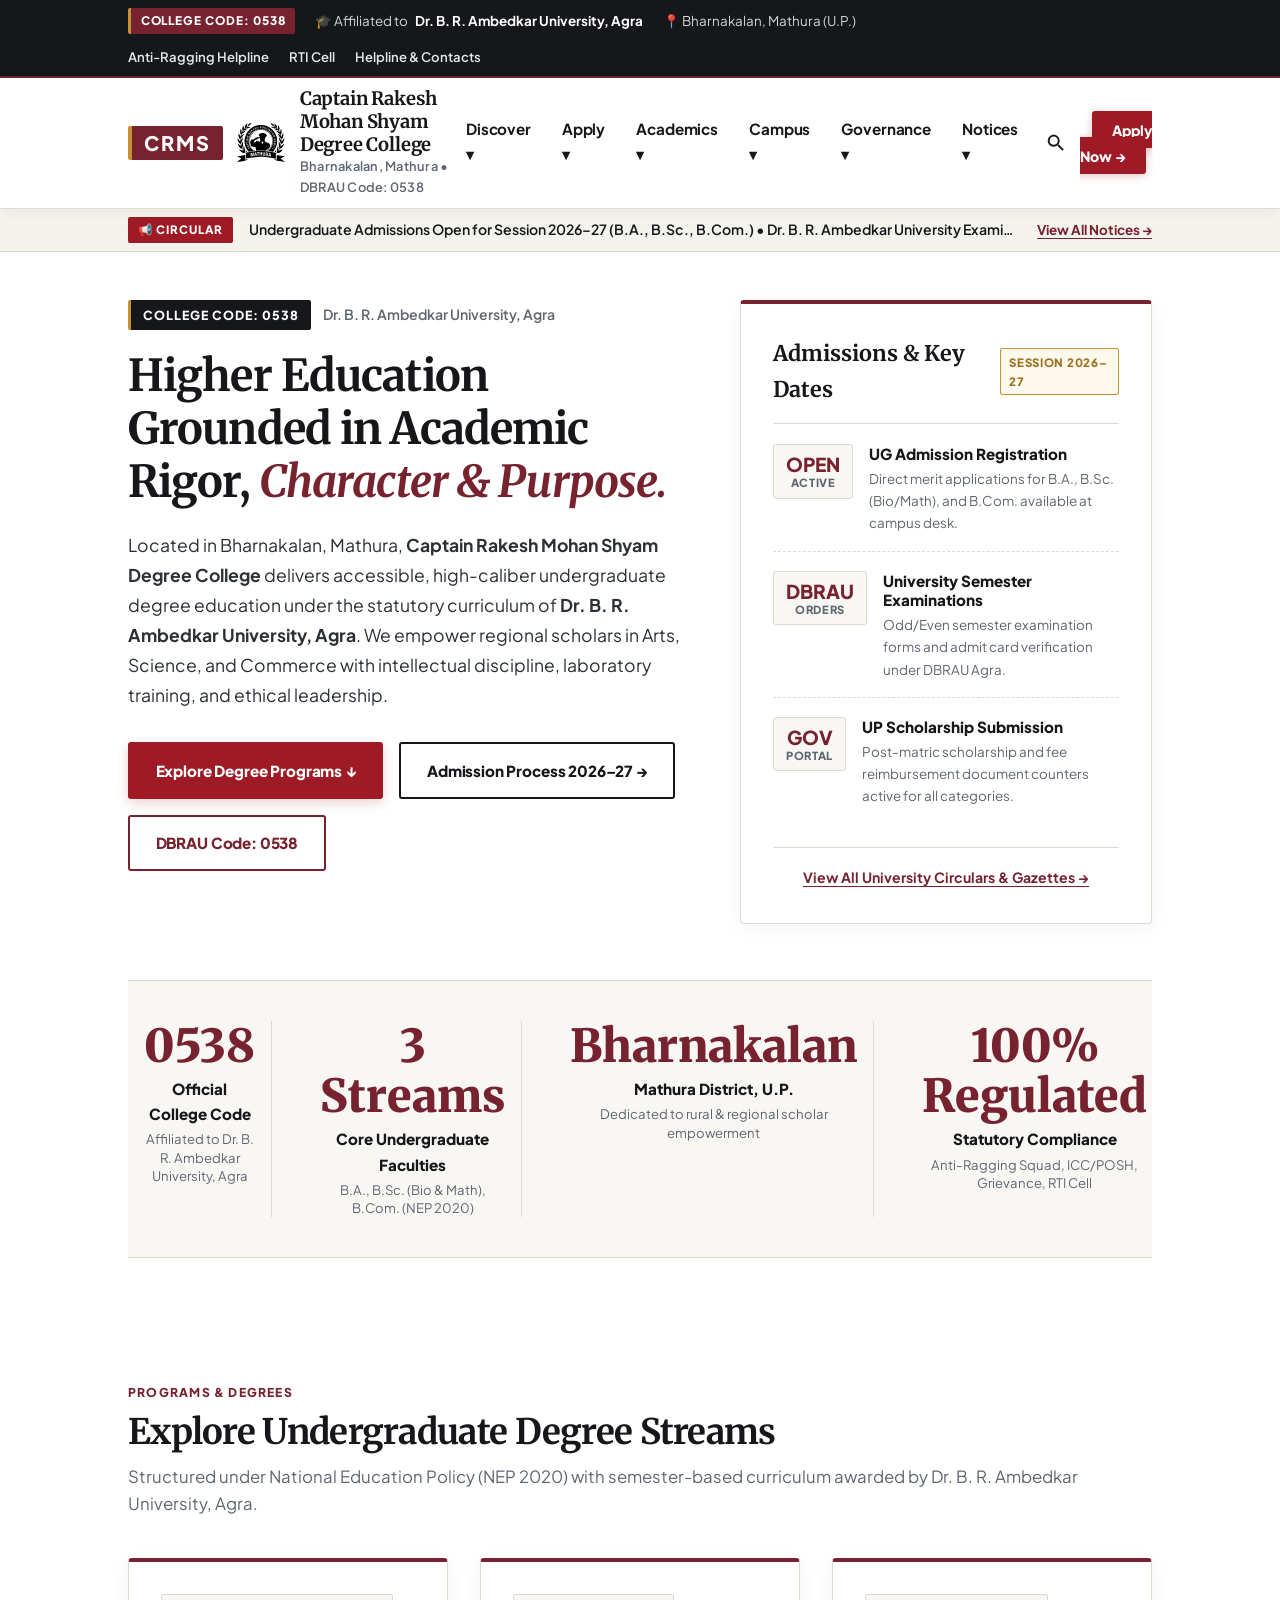
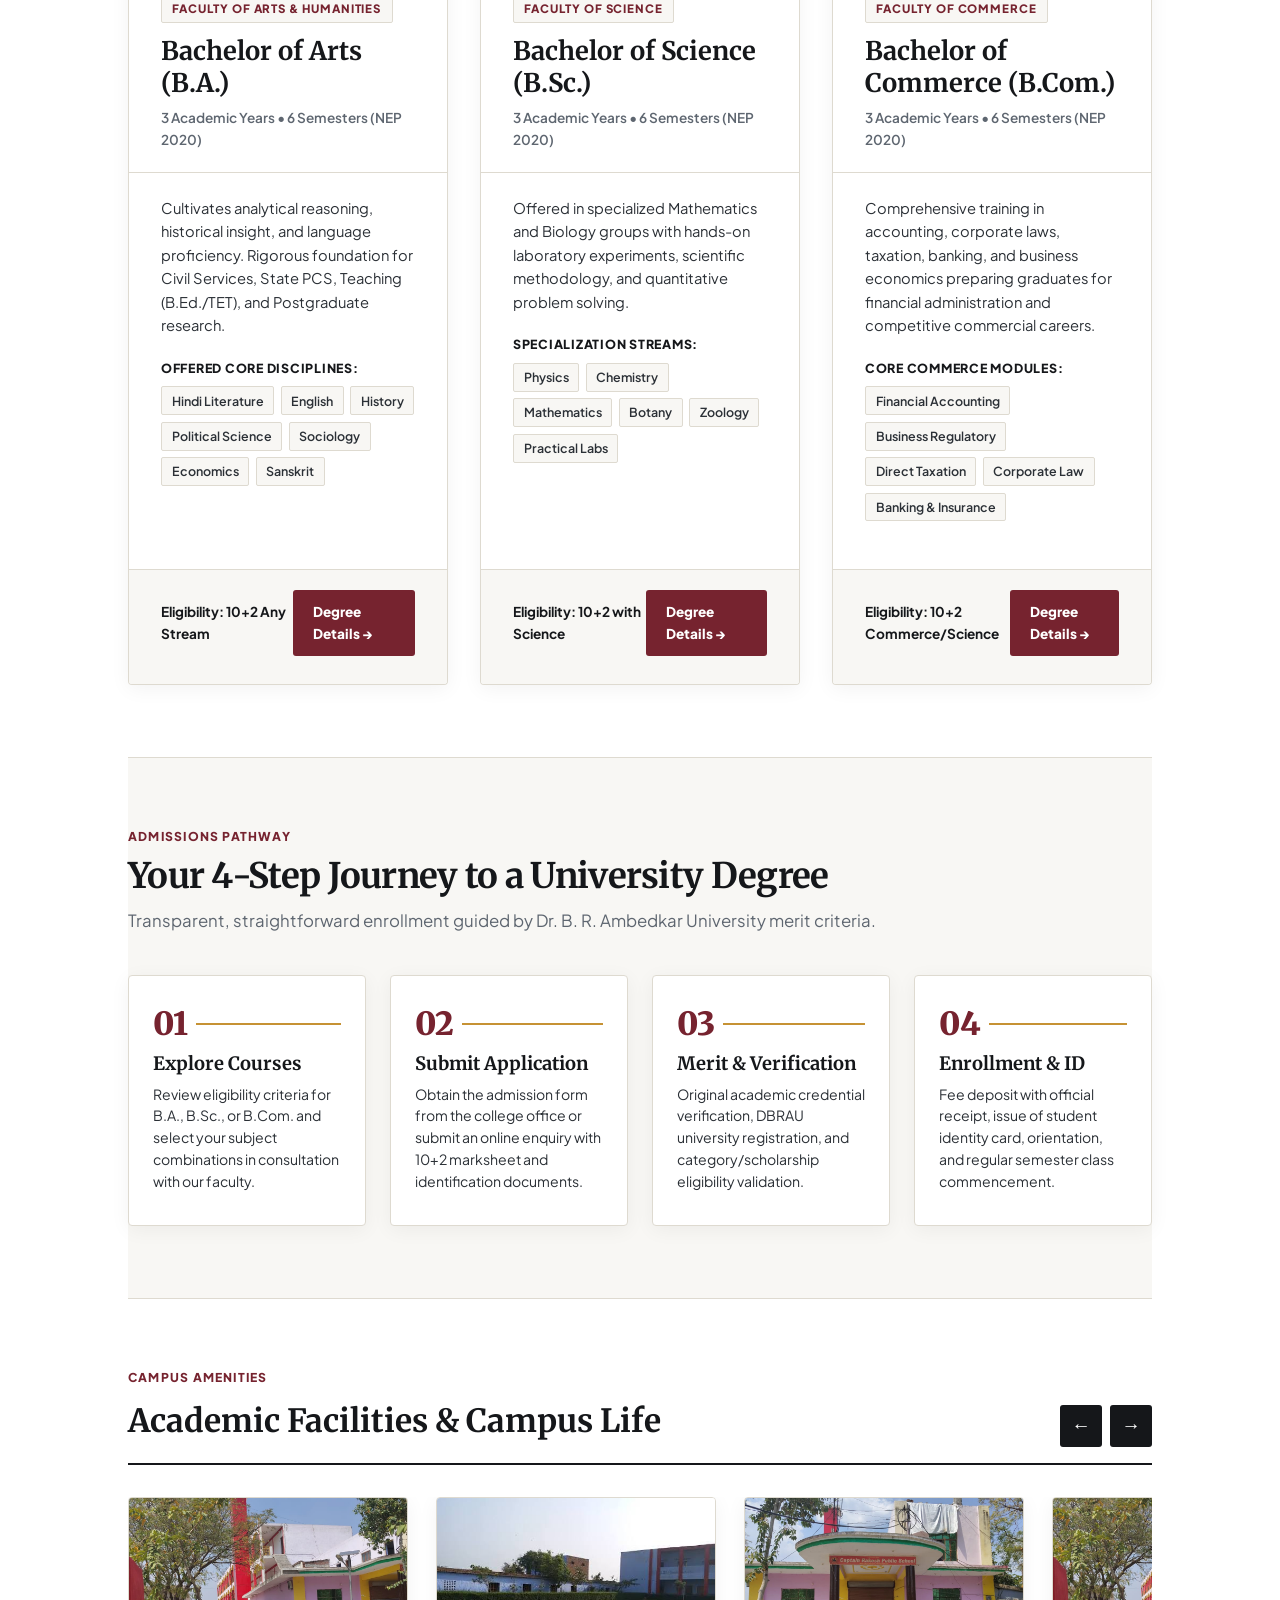
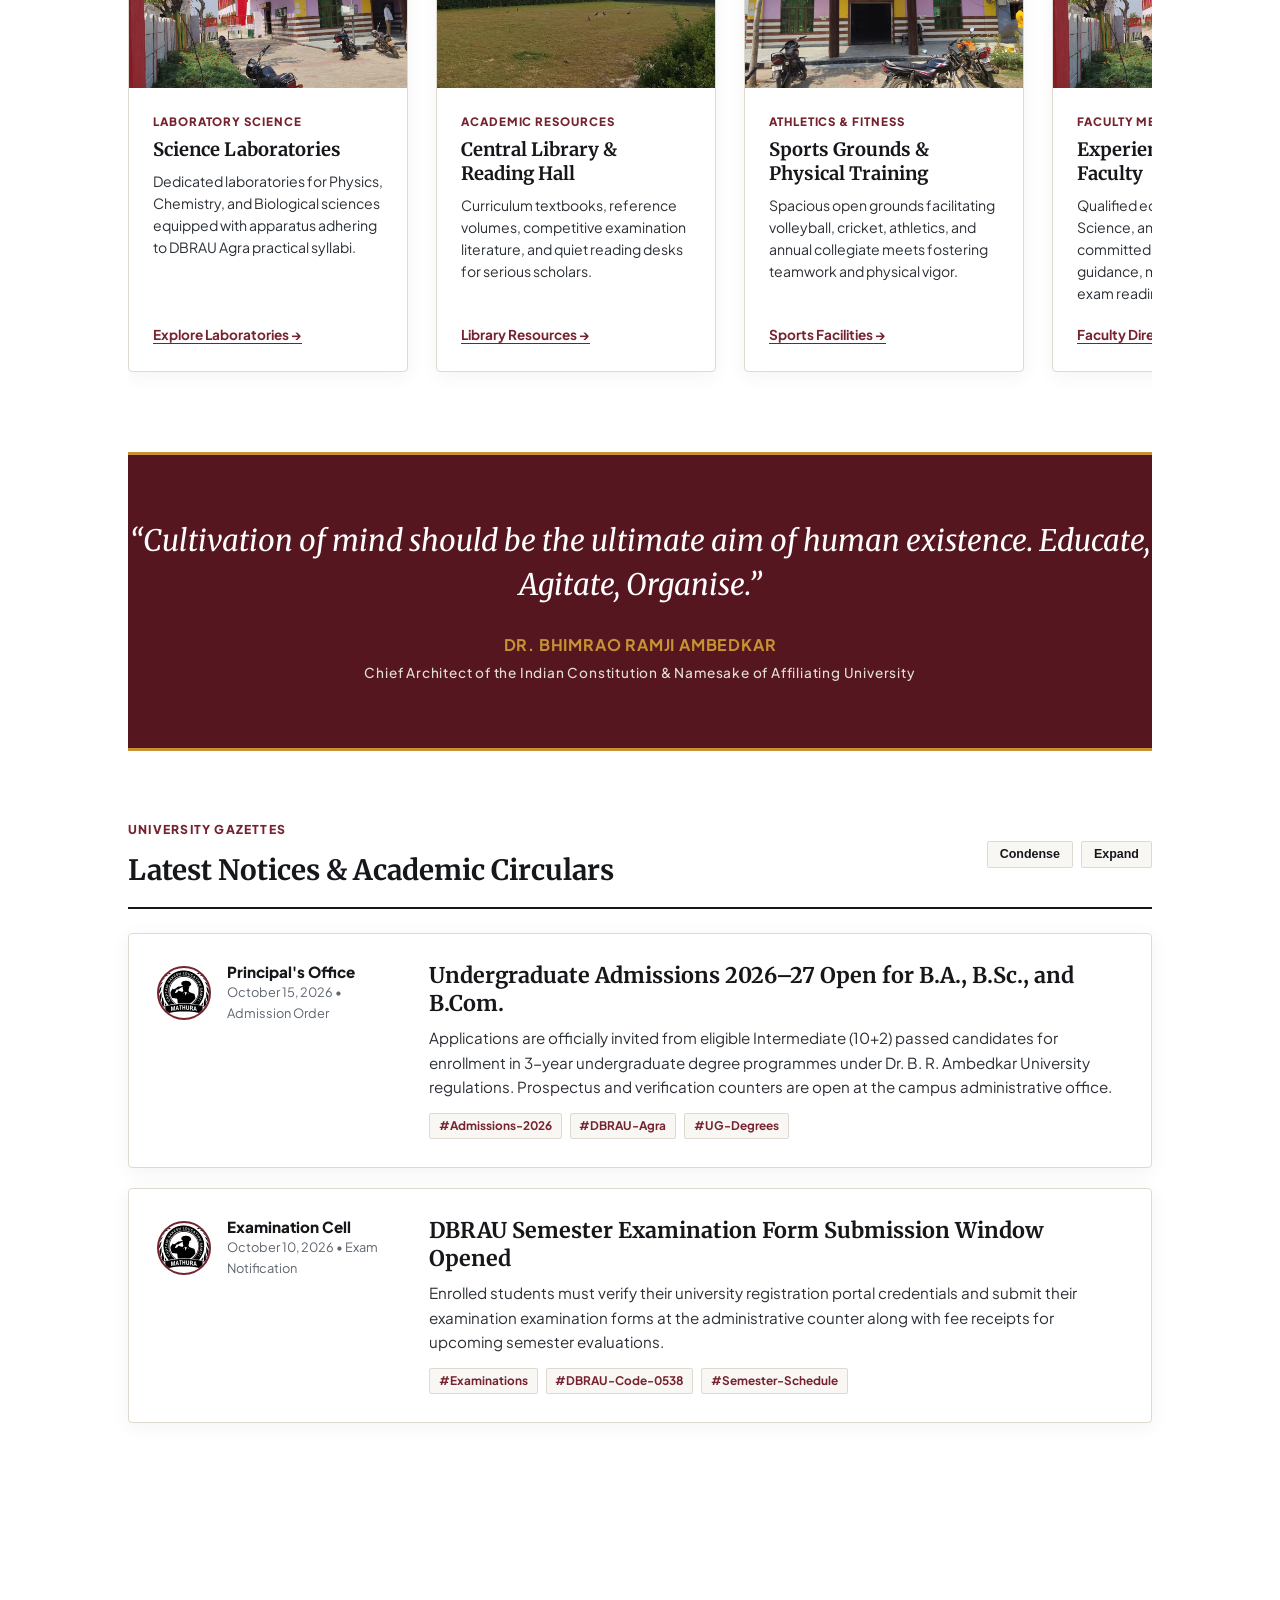
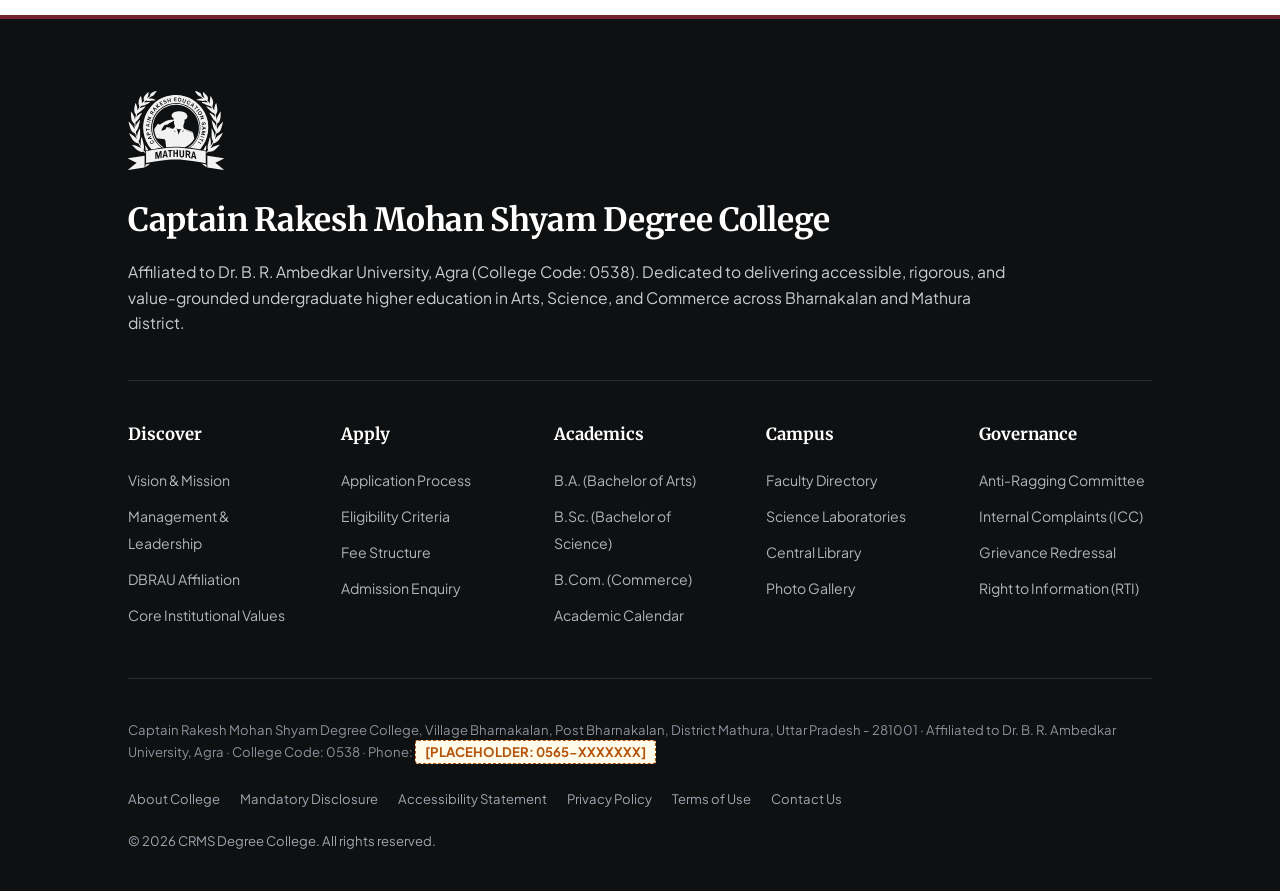
==== commit c3b49aaf: "feat: Redesign website with 80vw canvas, UChicago & Phoenix inspired UI, and official Captain Rakesh" ====
--- a/index.html
+++ b/index.html
@@ -4,21 +4,21 @@
   <meta charset="UTF-8">
   <meta name="viewport" content="width=device-width, initial-scale=1.0">
   <meta name="description" content="Official website of Captain Rakesh Mohan Shyam Degree College, Bharnakalan, Mathura. Affiliated to Dr. B. R. Ambedkar University, Agra. College Code: 0538. Offering B.A., B.Sc., B.Com.">
-  <meta name="keywords" content="Captain Rakesh Mohan Shyam Degree College, CRMS Degree College, Bharnakalan Mathura, DBRAU Agra, College Code 0538, Degree College Mathura, BA BSc BCom Admission">
+  <meta name="keywords" content="Captain Rakesh Mohan Shyam Degree College, CRMS College, Bharnakalan Mathura, DBRAU Agra, College Code 0538, Degree College Mathura, BA BSc BCom Admission">
   <title>Captain Rakesh Mohan Shyam Degree College | Bharnakalan, Mathura (Code: 0538)</title>
 
   <!-- Favicon -->
-  <link rel="icon" type="image/svg+xml" href="college-logo.svg">
-
-  <!-- Google Fonts -->
+  <link rel="icon" type="image/svg+xml" href="Captain.Rakesh-education-samiti.Black%201.svg">
+
+  <!-- Google Fonts: Merriweather (UChicago Scholarly Serif) & Plus Jakarta Sans / Inter (Phoenix Usability) -->
   <link rel="preconnect" href="https://fonts.googleapis.com">
   <link rel="preconnect" href="https://fonts.gstatic.com" crossorigin>
-  <link href="https://fonts.googleapis.com/css2?family=Cinzel:wght@600;700;800&family=Plus+Jakarta+Sans:wght@400;500;600;700&display=swap" rel="stylesheet">
+  <link href="https://fonts.googleapis.com/css2?family=Merriweather:ital,wght@0,300;0,400;0,700;0,900;1,300;1,400;1,700&family=Plus+Jakarta+Sans:wght@400;500;600;700;800&family=Inter:wght@400;500;600;700;800;900&display=swap" rel="stylesheet">
 
   <!-- Stylesheet -->
   <link rel="stylesheet" href="style.css">
 
-  <!-- Schema.org Structured Data -->
+  <!-- Schema.org JSON-LD Structured Data for College/University -->
   <script type="application/ld+json">
   {
     "@context": "https://schema.org",
@@ -27,7 +27,7 @@
     "alternateName": "CRMS Degree College",
     "identifier": "0538",
     "url": "https://crms-college.pages.dev",
-    "logo": "https://crms-college.pages.dev/college-logo.svg",
+    "logo": "https://crms-college.pages.dev/Captain.Rakesh-education-samiti.Black%201.svg",
     "address": {
       "@type": "PostalAddress",
       "addressLocality": "Bharnakalan",
@@ -36,17 +36,18 @@
     },
     "parentOrganization": {
       "@type": "CollegeOrUniversity",
-      "name": "Dr. B. R. Ambedkar University, Agra"
+      "name": "Dr. B. R. Ambedkar University, Agra",
+      "sameAs": "http://www.dbrau.ac.in"
     }
   }
   </script>
 </head>
-<body>
+<body class="theme--red home">
 
   <!-- Accessibility Skip Link -->
-  <a href="#main-content" class="skip-link">Skip to main content</a>
-
-  <!-- Top Utility Bar -->
+  <a href="#main-landmark" class="skip-to-content">Skip to content ↓</a>
+
+  <!-- Top Utility Bar: UChicago / Phoenix Institutional Bar -->
   <div class="top-bar">
     <div class="top-bar-inner">
       <div class="top-bar-left">
@@ -62,505 +63,631 @@
     </div>
   </div>
 
-  <!-- Main Navigation Header -->
+  <!-- Expansive 80vw Navigation Header -->
   <header class="site-header">
-    <div class="header-container">
-      <a href="index.html" class="brand-wrapper" aria-label="College Home">
-        <img src="college-logo.svg" alt="CRMS College Seal" class="brand-logo" width="52" height="52">
-        <div class="brand-text">
-          <span class="brand-title">Captain Rakesh Mohan Shyam Degree College</span>
-          <span class="brand-subtitle">Bharnakalan, Mathura • Code: 0538</span>
-        </div>
-      </a>
-
-      <!-- Mobile Menu Button -->
-      <button class="mobile-nav-toggle" id="mobileNavToggle" aria-label="Toggle navigation menu" aria-expanded="false">
-        ☰
-      </button>
-
-      <!-- Desktop & Mobile Navigation Menu -->
-      <nav class="main-nav" id="mainNav" aria-label="Primary Navigation">
-        <ul class="nav-list">
-          <li class="nav-item"><a href="index.html" class="nav-link active">Home</a></li>
-          
-          <li class="nav-item has-dropdown">
-            <a href="about.html" class="nav-link">About ▾</a>
-            <ul class="dropdown-menu">
-              <li class="dropdown-item"><a href="about.html#overview">Vision & Mission</a></li>
-              <li class="dropdown-item"><a href="about.html#leadership">Management & Leadership</a></li>
-              <li class="dropdown-item"><a href="about.html#approvals">Approvals & Affiliation</a></li>
-            </ul>
-          </li>
-
-          <li class="nav-item has-dropdown">
-            <a href="academics.html" class="nav-link">Academics ▾</a>
-            <ul class="dropdown-menu">
-              <li class="dropdown-item"><a href="academics.html#courses">Programmes Offered (B.A., B.Sc., B.Com.)</a></li>
-              <li class="dropdown-item"><a href="academics.html#departments">Academic Departments</a></li>
-              <li class="dropdown-item"><a href="academics.html#calendar">Academic Calendar</a></li>
-            </ul>
-          </li>
-
-          <li class="nav-item has-dropdown">
-            <a href="admissions.html" class="nav-link">Admissions ▾</a>
-            <ul class="dropdown-menu">
-              <li class="dropdown-item"><a href="admissions.html#process">Eligibility & Process</a></li>
-              <li class="dropdown-item"><a href="admissions.html#fees">Fee Structure & Refund</a></li>
-              <li class="dropdown-item"><a href="admissions.html#enquiry">Admission Enquiry Form</a></li>
-            </ul>
-          </li>
-
-          <li class="nav-item"><a href="faculty.html" class="nav-link">Faculty</a></li>
-          
-          <li class="nav-item has-dropdown">
-            <a href="committees.html" class="nav-link">Committees ▾</a>
-            <ul class="dropdown-menu">
-              <li class="dropdown-item"><a href="committees.html#anti-ragging">Anti-Ragging Committee</a></li>
-              <li class="dropdown-item"><a href="committees.html#icc">Internal Complaints (ICC)</a></li>
-              <li class="dropdown-item"><a href="committees.html#grievance">Grievance Redressal</a></li>
-              <li class="dropdown-item"><a href="committees.html#rti">Right to Information (RTI)</a></li>
-              <li class="dropdown-item"><a href="committees.html#code-of-conduct">Code of Conduct</a></li>
-            </ul>
-          </li>
-
-          <li class="nav-item"><a href="facilities.html" class="nav-link">Facilities</a></li>
-          <li class="nav-item"><a href="notices.html" class="nav-link">Notices</a></li>
-          <li class="nav-item"><a href="gallery.html" class="nav-link">Gallery</a></li>
-          <li class="nav-item"><a href="contact.html" class="nav-link">Contact</a></li>
-          <li class="nav-item"><a href="admissions.html" class="nav-link nav-cta">Apply Now</a></li>
-        </ul>
+    <div class="site-nav-mod">
+      <nav class="site-nav" aria-label="Primary Navigation">
+        <div class="site-nav--width">
+
+          <!-- Brand Logo / Typographic Wordmark -->
+          <div class="site-nav__name">
+            <a class="site-nav__name-link" href="index.html" rel="home" aria-label="College Home">
+              <span class="crms-wordmark-logo">CRMS</span>
+              <img src="Captain.Rakesh-education-samiti.Black%201.svg" alt="Captain Rakesh Education Samiti Emblem" class="brand-logo" width="48" height="48">
+              <div class="site-nav__brand-info">
+                <span class="site-nav__brand-title">Captain Rakesh Mohan Shyam Degree College</span>
+                <span class="site-nav__brand-meta">Bharnakalan, Mathura • DBRAU Code: 0538</span>
+              </div>
+            </a>
+          </div>
+
+          <!-- Mobile Menu & Search Button -->
+          <div class="site-nav__menu-button">
+            <button class="site-nav__menu-trigger js-nav-trigger" aria-label="Toggle Navigation Menu" aria-expanded="false">
+              Menu ↓
+            </button>
+            <button class="site-nav__link--mag js-search-trigger" aria-label="Open Search">
+              <svg class="icon--mag-plus" viewBox="0 0 24 24"><path d="M15.5 14h-.79l-.28-.27C15.41 12.59 16 11.11 16 9.5 16 5.91 13.09 3 9.5 3S3 5.91 3 9.5 5.91 16 9.5 16c1.61 0 3.09-.59 4.23-1.57l.27.28v.79l5 4.99L20.49 19l-4.99-5zm-6 0C7.01 14 5 11.99 5 9.5S7.01 5 9.5 5 14 7.01 14 9.5 11.99 14 9.5 14z"/></svg>
+            </button>
+          </div>
+
+          <!-- Main Category Navigation Links -->
+          <ul class="site-nav__links" id="mainNav">
+
+            <!-- Discover (About, Vision, Leadership, DBRAU) -->
+            <li class="site-nav__link-item theme--discover">
+              <a class="site-nav__link" href="about.html">Discover ▾</a>
+              <ul class="site-nav__sub-nav-list">
+                <li class="site-nav__sub-nav-item"><a class="site-nav__sub-nav-link" href="about.html#overview">Vision & Mission</a></li>
+                <li class="site-nav__sub-nav-item"><a class="site-nav__sub-nav-link" href="about.html#leadership">Management & Leadership</a></li>
+                <li class="site-nav__sub-nav-item"><a class="site-nav__sub-nav-link" href="about.html#approvals">DBRAU Affiliation & Code 0538</a></li>
+                <li class="site-nav__sub-nav-item"><a class="site-nav__sub-nav-link" href="facilities.html">Campus Life & Grounds</a></li>
+              </ul>
+            </li>
+
+            <!-- Apply (Admissions, Process, Eligibility, Fees) -->
+            <li class="site-nav__link-item theme--apply">
+              <a class="site-nav__link" href="admissions.html">Apply ▾</a>
+              <ul class="site-nav__sub-nav-list">
+                <li class="site-nav__sub-nav-item"><a class="site-nav__sub-nav-link" href="admissions.html#process">Understanding the Process</a></li>
+                <li class="site-nav__sub-nav-item"><a class="site-nav__sub-nav-link" href="admissions.html#eligibility">Eligibility Requirements</a></li>
+                <li class="site-nav__sub-nav-item"><a class="site-nav__sub-nav-link" href="admissions.html#fees">Tuition & Fee Structure</a></li>
+                <li class="site-nav__sub-nav-item"><a class="site-nav__sub-nav-link" href="admissions.html#enquiry">Online Enquiry Form</a></li>
+              </ul>
+            </li>
+
+            <!-- Academics (B.A., B.Sc., B.Com., Calendar) -->
+            <li class="site-nav__link-item theme--academics">
+              <a class="site-nav__link" href="academics.html">Academics ▾</a>
+              <ul class="site-nav__sub-nav-list">
+                <li class="site-nav__sub-nav-item"><a class="site-nav__sub-nav-link" href="academics.html#courses">Undergraduate Degrees</a></li>
+                <li class="site-nav__sub-nav-item"><a class="site-nav__sub-nav-link" href="academics.html#departments">Academic Departments</a></li>
+                <li class="site-nav__sub-nav-item"><a class="site-nav__sub-nav-link" href="faculty.html">Faculty Directory</a></li>
+                <li class="site-nav__sub-nav-item"><a class="site-nav__sub-nav-link" href="academics.html#calendar">Academic Calendar</a></li>
+              </ul>
+            </li>
+
+            <!-- Campus & Facilities -->
+            <li class="site-nav__link-item theme--campus">
+              <a class="site-nav__link" href="facilities.html">Campus ▾</a>
+              <ul class="site-nav__sub-nav-list">
+                <li class="site-nav__sub-nav-item"><a class="site-nav__sub-nav-link" href="facilities.html#labs">Science & Computer Labs</a></li>
+                <li class="site-nav__sub-nav-item"><a class="site-nav__sub-nav-link" href="facilities.html#library">Central Library</a></li>
+                <li class="site-nav__sub-nav-item"><a class="site-nav__sub-nav-link" href="facilities.html#sports">Sports Grounds</a></li>
+                <li class="site-nav__sub-nav-item"><a class="site-nav__sub-nav-link" href="gallery.html">Photo & Media Gallery</a></li>
+              </ul>
+            </li>
+
+            <!-- Governance & Committees -->
+            <li class="site-nav__link-item theme--governance">
+              <a class="site-nav__link" href="committees.html">Governance ▾</a>
+              <ul class="site-nav__sub-nav-list">
+                <li class="site-nav__sub-nav-item"><a class="site-nav__sub-nav-link" href="committees.html#anti-ragging">Anti-Ragging Committee</a></li>
+                <li class="site-nav__sub-nav-item"><a class="site-nav__sub-nav-link" href="committees.html#icc">Internal Complaints (ICC)</a></li>
+                <li class="site-nav__sub-nav-item"><a class="site-nav__sub-nav-link" href="committees.html#grievance">Grievance Redressal</a></li>
+                <li class="site-nav__sub-nav-item"><a class="site-nav__sub-nav-link" href="committees.html#rti">Right to Information (RTI)</a></li>
+                <li class="site-nav__sub-nav-item"><a class="site-nav__sub-nav-link" href="committees.html#code-of-conduct">Code of Conduct</a></li>
+              </ul>
+            </li>
+
+            <!-- Notices & Circulars -->
+            <li class="site-nav__link-item theme--notices">
+              <a class="site-nav__link" href="notices.html">Notices ▾</a>
+              <ul class="site-nav__sub-nav-list">
+                <li class="site-nav__sub-nav-item"><a class="site-nav__sub-nav-link" href="notices.html">All Notices & Circulars</a></li>
+                <li class="site-nav__sub-nav-item"><a class="site-nav__sub-nav-link" href="notices.html?filter=exam">University Examination Orders</a></li>
+                <li class="site-nav__sub-nav-item"><a class="site-nav__sub-nav-link" href="notices.html?filter=admission">Admission Notices</a></li>
+                <li class="site-nav__sub-nav-item"><a class="site-nav__sub-nav-link" href="notices.html?filter=scholarship">Scholarship Circulars</a></li>
+              </ul>
+            </li>
+
+            <!-- Search Drawer Trigger Icon -->
+            <li class="site-nav__link-item site-nav__link-item--mag">
+              <button class="site-nav__link--mag js-search-trigger" aria-label="Open Search Form">
+                <svg class="icon--mag-plus" viewBox="0 0 24 24"><path d="M15.5 14h-.79l-.28-.27C15.41 12.59 16 11.11 16 9.5 16 5.91 13.09 3 9.5 3S3 5.91 3 9.5 5.91 16 9.5 16c1.61 0 3.09-.59 4.23-1.57l.27.28v.79l5 4.99L20.49 19l-4.99-5zm-6 0C7.01 14 5 11.99 5 9.5S7.01 5 9.5 5 14 7.01 14 9.5 11.99 14 9.5 14z"/></svg>
+              </button>
+            </li>
+
+            <!-- Phoenix Action CTA Button -->
+            <li class="site-nav__link-item">
+              <a class="site-nav__apply-btn" href="admissions.html">Apply Now →</a>
+            </li>
+          </ul>
+
+        </div>
       </nav>
+    </div>
+
+    <!-- Expandable Search Drawer -->
+    <div class="search__topper" id="search__topper">
+      <form class="search__form" role="search" action="notices.html" method="get">
+        <label class="search__label" for="search-input">Search Courses, Notices, Faculty, or Campus Information</label>
+        <div class="search__field-mod">
+          <input class="search__field" id="search-input" type="text" name="q" placeholder="e.g., B.Sc. Admission, Examination Dates, Chemistry Lab, Anti-Ragging..." autocomplete="off">
+          <button type="submit" class="search__button" aria-label="Search">
+            <svg width="20" height="20" fill="currentColor" viewBox="0 0 24 24"><path d="M15.5 14h-.79l-.28-.27C15.41 12.59 16 11.11 16 9.5 16 5.91 13.09 3 9.5 3S3 5.91 3 9.5 5.91 16 9.5 16c1.61 0 3.09-.59 4.23-1.57l.27.28v.79l5 4.99L20.49 19l-4.99-5zm-6 0C7.01 14 5 11.99 5 9.5S7.01 5 9.5 5 14 7.01 14 9.5 11.99 14 9.5 14z"/></svg>
+          </button>
+        </div>
+      </form>
     </div>
   </header>
 
   <!-- Live Notice Ticker Banner -->
   <aside class="notice-ticker-bar" aria-label="Latest College Notices">
     <div class="ticker-inner">
-      <span class="ticker-label">📢 Notice</span>
+      <span class="ticker-label">📢 Circular</span>
       <div class="ticker-content">
-        <span class="ticker-text">Admissions Open for B.A., B.Sc., and B.Com. for Academic Session 2026-27 • Verification of Scholarship Forms in Progress</span>
+        <span class="ticker-text">Undergraduate Admissions Open for Session 2026–27 (B.A., B.Sc., B.Com.) • Dr. B. R. Ambedkar University Examination Forms & UP State Scholarship Verification in Progress</span>
       </div>
       <a href="notices.html" class="ticker-view-all">View All Notices →</a>
     </div>
   </aside>
 
-  <!-- Main Page Content -->
-  <main id="main-content">
-
-    <!-- Hero Section -->
-    <section class="hero" aria-label="College Introduction">
-      <img src="images/campus-building.jpg" alt="College Campus Building" class="hero-bg-image" width="1280" height="720">
-      <div class="hero-overlay"></div>
-      <div class="hero-container">
-        <div class="hero-content">
-          <div class="hero-badge">🏛️ College Code: 0538 • Affiliated to DBRAU Agra</div>
-          <h1 class="hero-title">
-            Captain Rakesh Mohan Shyam <span class="highlight">Degree College</span>
-          </h1>
-          <p class="hero-subtitle">
-            Dedicated to academic excellence, disciplined character development, and empowering rural and semi-urban youth through recognized undergraduate education in Bharnakalan, Mathura.
+  <!-- Main Landmark Page Content (80vw Canvas) -->
+  <main class="main" id="main-landmark">
+    <div class="hp-outer">
+
+      <!-- ===================================================================
+           1. Expansive 80vw Hero: UChicago Scholarly Rigor + Phoenix Clarity
+           =================================================================== -->
+      <div class="hp__topper">
+        <section class="hp__section hp__section--intro">
+          <div class="hp__intro__width">
+
+            <!-- Editorial Scholarly Lead (Left Column) -->
+            <div class="hp__intro-text">
+              <div class="hp__intro-badge">
+                <span class="hp__intro-badge-pill">COLLEGE CODE: 0538</span>
+                <span class="hp__intro-badge-sub">Dr. B. R. Ambedkar University, Agra</span>
+              </div>
+              <h1 class="hp__intro-text__lead">Higher Education Grounded in Academic Rigor, <em>Character & Purpose.</em></h1>
+              <p class="hp__intro-body">
+                Located in Bharnakalan, Mathura, <strong>Captain Rakesh Mohan Shyam Degree College</strong> delivers accessible, high-caliber undergraduate degree education under the statutory curriculum of <strong>Dr. B. R. Ambedkar University, Agra</strong>. We empower regional scholars in Arts, Science, and Commerce with intellectual discipline, laboratory training, and ethical leadership.
+              </p>
+              <div class="hp__intro-actions">
+                <a href="#programs" class="hp-btn hp-btn--primary">Explore Degree Programs ↓</a>
+                <a href="admissions.html" class="hp-btn hp-btn--secondary">Admission Process 2026–27 →</a>
+                <a href="about.html#approvals" class="hp-btn hp-btn--outline">DBRAU Code: 0538</a>
+              </div>
+            </div>
+
+            <!-- Phoenix-Style Deadlines & Quick Admissions Box (Right Column) -->
+            <div class="hp__intro-deadlines">
+              <div class="deadlines-card">
+                <div class="deadlines-header">
+                  <h2 class="deadlines-title">Admissions & Key Dates</h2>
+                  <span class="deadlines-badge">Session 2026–27</span>
+                </div>
+                <ul class="deadlines-list">
+                  <li class="deadline-item">
+                    <div class="deadline-date">
+                      <span class="deadline-date-day">OPEN</span>
+                      <span class="deadline-date-month">Active</span>
+                    </div>
+                    <div class="deadline-info">
+                      <div class="deadline-label">UG Admission Registration</div>
+                      <div class="deadline-desc">Direct merit applications for B.A., B.Sc. (Bio/Math), and B.Com. available at campus desk.</div>
+                    </div>
+                  </li>
+                  <li class="deadline-item">
+                    <div class="deadline-date">
+                      <span class="deadline-date-day">DBRAU</span>
+                      <span class="deadline-date-month">Orders</span>
+                    </div>
+                    <div class="deadline-info">
+                      <div class="deadline-label">University Semester Examinations</div>
+                      <div class="deadline-desc">Odd/Even semester examination forms and admit card verification under DBRAU Agra.</div>
+                    </div>
+                  </li>
+                  <li class="deadline-item">
+                    <div class="deadline-date">
+                      <span class="deadline-date-day">GOV</span>
+                      <span class="deadline-date-month">Portal</span>
+                    </div>
+                    <div class="deadline-info">
+                      <div class="deadline-label">UP Scholarship Submission</div>
+                      <div class="deadline-desc">Post-matric scholarship and fee reimbursement document counters active for all categories.</div>
+                    </div>
+                  </li>
+                </ul>
+                <div class="deadlines-footer">
+                  <a href="notices.html" class="deadlines-link">View All University Circulars & Gazettes →</a>
+                </div>
+              </div>
+            </div>
+
+          </div>
+        </section>
+      </div>
+
+      <!-- ===================================================================
+           2. High-Impact Stats Strip (Expansive 80vw Canvas)
+           =================================================================== -->
+      <section class="stats-strip" aria-label="Key College Facts">
+        <div class="stats-grid">
+          <div class="stat-card">
+            <div class="stat-number">0538</div>
+            <div class="stat-label">Official College Code</div>
+            <div class="stat-sub">Affiliated to Dr. B. R. Ambedkar University, Agra</div>
+          </div>
+          <div class="stat-card">
+            <div class="stat-number">3 Streams</div>
+            <div class="stat-label">Core Undergraduate Faculties</div>
+            <div class="stat-sub">B.A., B.Sc. (Bio & Math), B.Com. (NEP 2020)</div>
+          </div>
+          <div class="stat-card">
+            <div class="stat-number">Bharnakalan</div>
+            <div class="stat-label">Mathura District, U.P.</div>
+            <div class="stat-sub">Dedicated to rural & regional scholar empowerment</div>
+          </div>
+          <div class="stat-card">
+            <div class="stat-number">100% Regulated</div>
+            <div class="stat-label">Statutory Compliance</div>
+            <div class="stat-sub">Anti-Ragging Squad, ICC/POSH, Grievance, RTI Cell</div>
+          </div>
+        </div>
+      </section>
+
+      <!-- ===================================================================
+           3. University of Phoenix Inspired "Degree & Program Explorer"
+           =================================================================== -->
+      <section class="programs-section" id="programs" aria-label="Undergraduate Degrees">
+        <div class="section-header">
+          <span class="section-tag">Programs & Degrees</span>
+          <h2 class="section-title">Explore Undergraduate Degree Streams</h2>
+          <p class="section-desc">
+            Structured under National Education Policy (NEP 2020) with semester-based curriculum awarded by Dr. B. R. Ambedkar University, Agra.
           </p>
-          <div class="hero-actions">
-            <a href="admissions.html" class="btn btn-primary">Admissions 2026–27</a>
-            <a href="contact.html#enquiry" class="btn btn-secondary">Enquire Now</a>
-          </div>
-        </div>
-
-        <!-- Featured Institutional Highlights Card -->
-        <div class="hero-card">
-          <h2 class="hero-card-title">Key Institutional Facts</h2>
-          <ul class="hero-card-list">
-            <li class="hero-card-item">
-              <span class="hero-card-icon">🏛️</span>
+        </div>
+
+        <div class="programs-grid">
+
+          <!-- Degree Card 1: B.A. -->
+          <article class="degree-card">
+            <div class="degree-card__header">
+              <span class="degree-badge">Faculty of Arts & Humanities</span>
+              <h3 class="degree-title">Bachelor of Arts (B.A.)</h3>
+              <div class="degree-meta">3 Academic Years &bull; 6 Semesters (NEP 2020)</div>
+            </div>
+            <div class="degree-card__body">
+              <p class="degree-description">
+                Cultivates analytical reasoning, historical insight, and language proficiency. Rigorous foundation for Civil Services, State PCS, Teaching (B.Ed./TET), and Postgraduate research.
+              </p>
+              <div class="degree-subjects-label">Offered Core Disciplines:</div>
+              <div class="degree-subjects">
+                <span class="degree-subject-pill">Hindi Literature</span>
+                <span class="degree-subject-pill">English</span>
+                <span class="degree-subject-pill">History</span>
+                <span class="degree-subject-pill">Political Science</span>
+                <span class="degree-subject-pill">Sociology</span>
+                <span class="degree-subject-pill">Economics</span>
+                <span class="degree-subject-pill">Sanskrit</span>
+              </div>
+            </div>
+            <div class="degree-card__footer">
+              <span style="font-size: 0.85rem; font-weight: 700; color: var(--color-dark);">Eligibility: 10+2 Any Stream</span>
+              <a href="academics.html#courses" class="degree-action-btn">Degree Details →</a>
+            </div>
+          </article>
+
+          <!-- Degree Card 2: B.Sc. -->
+          <article class="degree-card">
+            <div class="degree-card__header">
+              <span class="degree-badge">Faculty of Science</span>
+              <h3 class="degree-title">Bachelor of Science (B.Sc.)</h3>
+              <div class="degree-meta">3 Academic Years &bull; 6 Semesters (NEP 2020)</div>
+            </div>
+            <div class="degree-card__body">
+              <p class="degree-description">
+                Offered in specialized Mathematics and Biology groups with hands-on laboratory experiments, scientific methodology, and quantitative problem solving.
+              </p>
+              <div class="degree-subjects-label">Specialization Streams:</div>
+              <div class="degree-subjects">
+                <span class="degree-subject-pill">Physics</span>
+                <span class="degree-subject-pill">Chemistry</span>
+                <span class="degree-subject-pill">Mathematics</span>
+                <span class="degree-subject-pill">Botany</span>
+                <span class="degree-subject-pill">Zoology</span>
+                <span class="degree-subject-pill">Practical Labs</span>
+              </div>
+            </div>
+            <div class="degree-card__footer">
+              <span style="font-size: 0.85rem; font-weight: 700; color: var(--color-dark);">Eligibility: 10+2 with Science</span>
+              <a href="academics.html#courses" class="degree-action-btn">Degree Details →</a>
+            </div>
+          </article>
+
+          <!-- Degree Card 3: B.Com. -->
+          <article class="degree-card">
+            <div class="degree-card__header">
+              <span class="degree-badge">Faculty of Commerce</span>
+              <h3 class="degree-title">Bachelor of Commerce (B.Com.)</h3>
+              <div class="degree-meta">3 Academic Years &bull; 6 Semesters (NEP 2020)</div>
+            </div>
+            <div class="degree-card__body">
+              <p class="degree-description">
+                Comprehensive training in accounting, corporate laws, taxation, banking, and business economics preparing graduates for financial administration and competitive commercial careers.
+              </p>
+              <div class="degree-subjects-label">Core Commerce Modules:</div>
+              <div class="degree-subjects">
+                <span class="degree-subject-pill">Financial Accounting</span>
+                <span class="degree-subject-pill">Business Regulatory</span>
+                <span class="degree-subject-pill">Direct Taxation</span>
+                <span class="degree-subject-pill">Corporate Law</span>
+                <span class="degree-subject-pill">Banking & Insurance</span>
+              </div>
+            </div>
+            <div class="degree-card__footer">
+              <span style="font-size: 0.85rem; font-weight: 700; color: var(--color-dark);">Eligibility: 10+2 Commerce/Science</span>
+              <a href="academics.html#courses" class="degree-action-btn">Degree Details →</a>
+            </div>
+          </article>
+
+        </div>
+      </section>
+
+      <!-- ===================================================================
+           4. University of Phoenix Inspired 4-Step Pathway
+           =================================================================== -->
+      <section class="pathway-section" aria-label="How Higher Education Works">
+        <div class="section-header">
+          <span class="section-tag">Admissions Pathway</span>
+          <h2 class="section-title">Your 4-Step Journey to a University Degree</h2>
+          <p class="section-desc">Transparent, straightforward enrollment guided by Dr. B. R. Ambedkar University merit criteria.</p>
+        </div>
+
+        <div class="pathway-grid">
+          <div class="pathway-card">
+            <div class="pathway-step-num">01</div>
+            <h3 class="pathway-title">Explore Courses</h3>
+            <p class="pathway-desc">Review eligibility criteria for B.A., B.Sc., or B.Com. and select your subject combinations in consultation with our faculty.</p>
+          </div>
+          <div class="pathway-card">
+            <div class="pathway-step-num">02</div>
+            <h3 class="pathway-title">Submit Application</h3>
+            <p class="pathway-desc">Obtain the admission form from the college office or submit an online enquiry with 10+2 marksheet and identification documents.</p>
+          </div>
+          <div class="pathway-card">
+            <div class="pathway-step-num">03</div>
+            <h3 class="pathway-title">Merit & Verification</h3>
+            <p class="pathway-desc">Original academic credential verification, DBRAU university registration, and category/scholarship eligibility validation.</p>
+          </div>
+          <div class="pathway-card">
+            <div class="pathway-step-num">04</div>
+            <h3 class="pathway-title">Enrollment & ID</h3>
+            <p class="pathway-desc">Fee deposit with official receipt, issue of student identity card, orientation, and regular semester class commencement.</p>
+          </div>
+        </div>
+      </section>
+
+      <!-- ===================================================================
+           5. Highlights Carousel Strip: Academic Degrees & Facilities
+           =================================================================== -->
+      <section class="highlights-strip" aria-label="Campus Facilities">
+        <div class="highlights-header">
+          <div>
+            <span class="section-tag">Campus Amenities</span>
+            <h2 class="highlights-title">Academic Facilities & Campus Life</h2>
+          </div>
+          <div class="highlights-controls">
+            <button class="highlights-btn js-carousel-prev" aria-label="Previous Highlight">←</button>
+            <button class="highlights-btn js-carousel-next" aria-label="Next Highlight">→</button>
+          </div>
+        </div>
+
+        <div class="highlights-track-wrapper">
+          <div class="highlights-track">
+
+            <!-- Card 1: Science Labs -->
+            <article class="highlight-card">
+              <div class="highlight-card__img-wrap">
+                <img src="images/campus-building.jpg" alt="Science Laboratories" class="highlight-card__img">
+              </div>
+              <div class="highlight-card__body">
+                <span class="highlight-card__tag">Laboratory Science</span>
+                <h3 class="highlight-card__title">Science Laboratories</h3>
+                <p class="highlight-card__text">
+                  Dedicated laboratories for Physics, Chemistry, and Biological sciences equipped with apparatus adhering to DBRAU Agra practical syllabi.
+                </p>
+                <a href="facilities.html#labs" class="highlight-card__link">Explore Laboratories →</a>
+              </div>
+            </article>
+
+            <!-- Card 2: Central Library -->
+            <article class="highlight-card">
+              <div class="highlight-card__img-wrap">
+                <img src="images/campus-grounds.jpg" alt="Central Library" class="highlight-card__img">
+              </div>
+              <div class="highlight-card__body">
+                <span class="highlight-card__tag">Academic Resources</span>
+                <h3 class="highlight-card__title">Central Library & Reading Hall</h3>
+                <p class="highlight-card__text">
+                  Curriculum textbooks, reference volumes, competitive examination literature, and quiet reading desks for serious scholars.
+                </p>
+                <a href="facilities.html#library" class="highlight-card__link">Library Resources →</a>
+              </div>
+            </article>
+
+            <!-- Card 3: Sports Grounds -->
+            <article class="highlight-card">
+              <div class="highlight-card__img-wrap">
+                <img src="images/campus-entrance.jpg" alt="Sports and Athletics Ground" class="highlight-card__img">
+              </div>
+              <div class="highlight-card__body">
+                <span class="highlight-card__tag">Athletics & Fitness</span>
+                <h3 class="highlight-card__title">Sports Grounds & Physical Training</h3>
+                <p class="highlight-card__text">
+                  Spacious open grounds facilitating volleyball, cricket, athletics, and annual collegiate meets fostering teamwork and physical vigor.
+                </p>
+                <a href="facilities.html#sports" class="highlight-card__link">Sports Facilities →</a>
+              </div>
+            </article>
+
+            <!-- Card 4: Qualified Faculty -->
+            <article class="highlight-card">
+              <div class="highlight-card__img-wrap">
+                <img src="images/campus-building.jpg" alt="Faculty Mentorship" class="highlight-card__img">
+              </div>
+              <div class="highlight-card__body">
+                <span class="highlight-card__tag">Faculty Mentorship</span>
+                <h3 class="highlight-card__title">Experienced Teaching Faculty</h3>
+                <p class="highlight-card__text">
+                  Qualified educators across Arts, Science, and Commerce committed to personal student guidance, moral discipline, and exam readiness.
+                </p>
+                <a href="faculty.html" class="highlight-card__link">Faculty Directory →</a>
+              </div>
+            </article>
+
+          </div>
+        </div>
+      </section>
+
+      <!-- ===================================================================
+           6. UChicago Scholarly Quotation Strip
+           =================================================================== -->
+      <section class="quotes-strip" aria-label="Scholarly Ideals">
+        <div class="quote-block">
+          <blockquote class="quote-text">
+            “Cultivation of mind should be the ultimate aim of human existence. Educate, Agitate, Organise.”
+          </blockquote>
+          <div class="quote-cite">
+            Dr. Bhimrao Ramji Ambedkar
+            <span class="quote-role">Chief Architect of the Indian Constitution & Namesake of Affiliating University</span>
+          </div>
+        </div>
+      </section>
+
+      <!-- ===================================================================
+           7. University Notices & Official Circulars Feed
+           =================================================================== -->
+      <section class="section" aria-label="Campus Circulars">
+        <div class="site-tease-feed__header">
+          <div>
+            <span class="section-tag">University Gazettes</span>
+            <h2 class="site-tease-feed__title">Latest Notices & Academic Circulars</h2>
+          </div>
+          <div class="site-tease-feed__actions">
+            <button class="site-tease-feed__btn js-tease-close" aria-label="Condense View">Condense</button>
+            <button class="site-tease-feed__btn js-tease-expand" aria-label="Expand View">Expand</button>
+          </div>
+        </div>
+
+        <div class="site-tease-feed">
+          <!-- Teaser 1 -->
+          <article class="site-tease">
+            <div class="site-tease__author">
+              <img src="Captain.Rakesh-education-samiti.Black%201.svg" class="site-tease__mug" alt="Principal Office Seal">
               <div>
-                <strong>Official University Affiliation</strong><br>
-                Affiliated to Dr. B. R. Ambedkar University, Agra
-              </div>
-            </li>
-            <li class="hero-card-item">
-              <span class="hero-card-icon">📜</span>
+                <div class="site-tease__author-name">Principal's Office</div>
+                <div class="site-tease__date">October 15, 2026 &bull; Admission Order</div>
+              </div>
+            </div>
+            <div class="site-tease__body">
+              <h3 class="site-tease__headline">
+                <a href="notices.html" class="site-tease__headline-link">Undergraduate Admissions 2026–27 Open for B.A., B.Sc., and B.Com.</a>
+              </h3>
+              <p class="site-tease__lead">
+                Applications are officially invited from eligible Intermediate (10+2) passed candidates for enrollment in 3-year undergraduate degree programmes under Dr. B. R. Ambedkar University regulations. Prospectus and verification counters are open at the campus administrative office.
+              </p>
+              <div class="site-tease__tags">
+                <span class="site-tease__tag">#Admissions-2026</span>
+                <span class="site-tease__tag">#DBRAU-Agra</span>
+                <span class="site-tease__tag">#UG-Degrees</span>
+              </div>
+            </div>
+          </article>
+
+          <!-- Teaser 2 -->
+          <article class="site-tease">
+            <div class="site-tease__author">
+              <img src="Captain.Rakesh-education-samiti.Black%201.svg" class="site-tease__mug" alt="Exam Superintendent Seal">
               <div>
-                <strong>Institutional Code</strong><br>
-                College Code: <strong>0538</strong>
-              </div>
-            </li>
-            <li class="hero-card-item">
-              <span class="hero-card-icon">📚</span>
-              <div>
-                <strong>Programmes Offered</strong><br>
-                B.A., B.Sc., B.Com. (NEP 2020 Curricula)
-              </div>
-            </li>
-            <li class="hero-card-item">
-              <span class="hero-card-icon">📍</span>
-              <div>
-                <strong>Campus Location</strong><br>
-                Bharnakalan, District Mathura, Uttar Pradesh
-              </div>
-            </li>
-          </ul>
-        </div>
+                <div class="site-tease__author-name">Examination Cell</div>
+                <div class="site-tease__date">October 10, 2026 &bull; Exam Notification</div>
+              </div>
+            </div>
+            <div class="site-tease__body">
+              <h3 class="site-tease__headline">
+                <a href="notices.html" class="site-tease__headline-link">DBRAU Semester Examination Form Submission Window Opened</a>
+              </h3>
+              <p class="site-tease__lead">
+                Enrolled students must verify their university registration portal credentials and submit their examination examination forms at the administrative counter along with fee receipts for upcoming semester evaluations.
+              </p>
+              <div class="site-tease__tags">
+                <span class="site-tease__tag">#Examinations</span>
+                <span class="site-tease__tag">#DBRAU-Code-0538</span>
+                <span class="site-tease__tag">#Semester-Schedule</span>
+              </div>
+            </div>
+          </article>
+        </div>
+      </section>
+
+    </div>
+  </main>
+
+  <!-- =====================================================================
+       Expansive 80vw UChicago Scholarly Footer
+       ===================================================================== -->
+  <div class="site-footer-mod">
+    <footer class="site-footer">
+
+      <!-- Official Crest Badge at Top -->
+      <div class="site-footer__dome-badge">
+        <img src="Captain.Rakesh-education-samiti.Black%201.svg" alt="Captain Rakesh Education Samiti Emblem Silhouette" class="site-footer__dome-img">
       </div>
-    </section>
-
-    <!-- Quick Links Grid -->
-    <section class="quick-links-section" aria-label="Quick Access">
-      <div class="quick-links-grid">
-        <a href="admissions.html" class="quick-tile">
-          <span class="quick-tile-icon">📝</span>
-          <span>Admissions</span>
-        </a>
-        <a href="academics.html#courses" class="quick-tile">
-          <span class="quick-tile-icon">🎓</span>
-          <span>Courses</span>
-        </a>
-        <a href="admissions.html#fees" class="quick-tile">
-          <span class="quick-tile-icon">💳</span>
-          <span>Fee Structure</span>
-        </a>
-        <a href="faculty.html" class="quick-tile">
-          <span class="quick-tile-icon">👨‍🏫</span>
-          <span>Faculty Directory</span>
-        </a>
-        <a href="notices.html" class="quick-tile">
-          <span class="quick-tile-icon">📋</span>
-          <span>Notices & Circulars</span>
-        </a>
-        <a href="committees.html" class="quick-tile">
-          <span class="quick-tile-icon">⚖️</span>
-          <span>Committees & RTI</span>
-        </a>
-        <a href="contact.html" class="quick-tile">
-          <span class="quick-tile-icon">📞</span>
-          <span>Contact & Visit</span>
-        </a>
+
+      <!-- Institutional Title & Mission Statement -->
+      <a class="site-footer__name-link" href="index.html">Captain Rakesh Mohan Shyam Degree College</a>
+      <p class="site-footer__text">
+        Affiliated to Dr. B. R. Ambedkar University, Agra (College Code: 0538). Dedicated to delivering accessible, rigorous, and value-grounded undergraduate higher education in Arts, Science, and Commerce across Bharnakalan and Mathura district.
+      </p>
+
+      <!-- Multi-column Definition List Links Grid (80vw Canvas) -->
+      <div class="site-footer__links-mod">
+
+        <dl class="site-footer__links">
+          <dt class="site-footer__item-label"><a class="site-footer__label-link" href="about.html">Discover</a></dt>
+          <dd class="site-footer__item"><a class="site-footer__link" href="about.html#overview">Vision & Mission</a></dd>
+          <dd class="site-footer__item"><a class="site-footer__link" href="about.html#leadership">Management & Leadership</a></dd>
+          <dd class="site-footer__item"><a class="site-footer__link" href="about.html#approvals">DBRAU Affiliation</a></dd>
+          <dd class="site-footer__item"><a class="site-footer__link" href="about.html#values">Core Institutional Values</a></dd>
+        </dl>
+
+        <dl class="site-footer__links">
+          <dt class="site-footer__item-label"><a class="site-footer__label-link" href="admissions.html">Apply</a></dt>
+          <dd class="site-footer__item"><a class="site-footer__link" href="admissions.html#process">Application Process</a></dd>
+          <dd class="site-footer__item"><a class="site-footer__link" href="admissions.html#eligibility">Eligibility Criteria</a></dd>
+          <dd class="site-footer__item"><a class="site-footer__link" href="admissions.html#fees">Fee Structure</a></dd>
+          <dd class="site-footer__item"><a class="site-footer__link" href="admissions.html#enquiry">Admission Enquiry</a></dd>
+        </dl>
+
+        <dl class="site-footer__links">
+          <dt class="site-footer__item-label"><a class="site-footer__label-link" href="academics.html">Academics</a></dt>
+          <dd class="site-footer__item"><a class="site-footer__link" href="academics.html#courses">B.A. (Bachelor of Arts)</a></dd>
+          <dd class="site-footer__item"><a class="site-footer__link" href="academics.html#courses">B.Sc. (Bachelor of Science)</a></dd>
+          <dd class="site-footer__item"><a class="site-footer__link" href="academics.html#courses">B.Com. (Commerce)</a></dd>
+          <dd class="site-footer__item"><a class="site-footer__link" href="academics.html#calendar">Academic Calendar</a></dd>
+        </dl>
+
+        <dl class="site-footer__links">
+          <dt class="site-footer__item-label"><a class="site-footer__label-link" href="facilities.html">Campus</a></dt>
+          <dd class="site-footer__item"><a class="site-footer__link" href="faculty.html">Faculty Directory</a></dd>
+          <dd class="site-footer__item"><a class="site-footer__link" href="facilities.html#labs">Science Laboratories</a></dd>
+          <dd class="site-footer__item"><a class="site-footer__link" href="facilities.html#library">Central Library</a></dd>
+          <dd class="site-footer__item"><a class="site-footer__link" href="gallery.html">Photo Gallery</a></dd>
+        </dl>
+
+        <dl class="site-footer__links">
+          <dt class="site-footer__item-label"><a class="site-footer__label-link" href="committees.html">Governance</a></dt>
+          <dd class="site-footer__item"><a class="site-footer__link" href="committees.html#anti-ragging">Anti-Ragging Committee</a></dd>
+          <dd class="site-footer__item"><a class="site-footer__link" href="committees.html#icc">Internal Complaints (ICC)</a></dd>
+          <dd class="site-footer__item"><a class="site-footer__link" href="committees.html#grievance">Grievance Redressal</a></dd>
+          <dd class="site-footer__item"><a class="site-footer__link" href="committees.html#rti">Right to Information (RTI)</a></dd>
+        </dl>
+
       </div>
-    </section>
-
-    <!-- About Snippet Section -->
-    <section class="section" id="about-snippet">
-      <div class="section-container">
-        <div class="section-header">
-          <span class="section-tag">About The College</span>
-          <h2 class="section-title">Rooted in Values, Committed to Academic Growth</h2>
-          <p class="section-desc">
-            Captain Rakesh Mohan Shyam Degree College is established with the vision of providing accessible, high-quality higher education to students of Bharnakalan, Mathura, and adjoining rural regions.
-          </p>
-        </div>
-
-        <div style="max-width: 860px; margin: 0 auto; text-align: center; color: var(--text-body); font-size: 1.05rem; line-height: 1.8;">
-          <p style="margin-bottom: 1.5rem;">
-            Affiliated to Dr. B. R. Ambedkar University, Agra, the institution adheres strictly to university syllabi, state educational policies, and the National Education Policy (NEP) 2020. Our sprawling green campus offers an intellectually invigorating environment, spacious lecture halls, practical labs, and comprehensive student support.
-          </p>
-          <a href="about.html" class="btn btn-primary">Read More About History & Governance →</a>
-        </div>
+
+      <!-- Footer Bottom Utility Row -->
+      <div class="site-footer__utility">
+        <div class="site-footer__utility-item--address">
+          Captain Rakesh Mohan Shyam Degree College, Village Bharnakalan, Post Bharnakalan, District Mathura, Uttar Pradesh - 281001 &middot; Affiliated to Dr. B. R. Ambedkar University, Agra &middot; College Code: 0538 &middot; Phone: <span class="placeholder-tag">[PLACEHOLDER: 0565-XXXXXXX]</span>
+        </div>
+        <ul class="site-footer__utility-list">
+          <li><a class="site-footer__utility-link" href="about.html">About College</a></li>
+          <li><a class="site-footer__utility-link" href="committees.html#code-of-conduct">Mandatory Disclosure</a></li>
+          <li><a class="site-footer__utility-link" href="accessibility.html">Accessibility Statement</a></li>
+          <li><a class="site-footer__utility-link" href="privacy.html">Privacy Policy</a></li>
+          <li><a class="site-footer__utility-link" href="terms.html">Terms of Use</a></li>
+          <li><a class="site-footer__utility-link" href="contact.html">Contact Us</a></li>
+          <li><span style="color: #a0a6b0;">© <span class="current-year">2026</span> CRMS Degree College. All rights reserved.</span></li>
+        </ul>
       </div>
-    </section>
-
-    <!-- Leadership Strip -->
-    <section class="section section-alt" id="leadership">
-      <div class="section-container">
-        <div class="section-header">
-          <span class="section-tag">Institutional Leadership</span>
-          <h2 class="section-title">Guiding With Vision & Integrity</h2>
-          <p class="section-desc">Dedicated management and academic officers ensuring quality higher education and student welfare.</p>
-        </div>
-
-        <div class="leadership-grid">
-          <!-- Chairman -->
-          <div class="leadership-card">
-            <div class="leadership-photo-wrap">
-              <img src="images/placeholder-avatar.svg" alt="College Chairman" width="110" height="110">
-            </div>
-            <h3 class="leadership-name">[PLACEHOLDER: Chairman Name]</h3>
-            <div class="leadership-role">Chairman</div>
-            <p class="leadership-quote">
-              "Our mission is to empower every young mind entering our gates with knowledge, moral integrity, and social responsibility."
-            </p>
-          </div>
-
-          <!-- Manager / Secretary -->
-          <div class="leadership-card">
-            <div class="leadership-photo-wrap">
-              <img src="images/placeholder-avatar.svg" alt="College Manager" width="110" height="110">
-            </div>
-            <h3 class="leadership-name">[PLACEHOLDER: Manager Name]</h3>
-            <div class="leadership-role">Manager / Secretary</div>
-            <p class="leadership-quote">
-              "We strive to maintain modern infrastructure, transparent administration, and an encouraging learning atmosphere for all students."
-            </p>
-          </div>
-
-          <!-- Principal -->
-          <div class="leadership-card">
-            <div class="leadership-photo-wrap">
-              <img src="images/placeholder-avatar.svg" alt="College Principal" width="110" height="110">
-            </div>
-            <h3 class="leadership-name">[PLACEHOLDER: Principal Name]</h3>
-            <div class="leadership-role">Principal / Head of Institution</div>
-            <p class="leadership-quote">
-              "Academic rigor combined with co-curricular opportunities prepares our graduates to excel in competitive exams and higher careers."
-            </p>
-          </div>
-        </div>
-      </div>
-    </section>
-
-    <!-- Courses Overview Section -->
-    <section class="section" id="courses">
-      <div class="section-container">
-        <div class="section-header">
-          <span class="section-tag">Academic Programmes</span>
-          <h2 class="section-title">Undergraduate Degree Courses Offered</h2>
-          <p class="section-desc">Three-year degree courses affiliated to Dr. B. R. Ambedkar University, Agra following NEP 2020 semester framework.</p>
-        </div>
-
-        <div class="course-grid">
-          <!-- B.A. Card -->
-          <div class="course-card">
-            <span class="course-badge">Undergraduate • 3 Years</span>
-            <h3 class="course-title">Bachelor of Arts (B.A.)</h3>
-            <p class="course-desc">
-              Foundational humanities and social sciences degree covering Hindi, English, History, Political Science, Economics, and Sociology.
-            </p>
-            <div class="course-meta">
-              <div><strong>Eligibility:</strong> 10+2 in any stream from recognized board</div>
-              <div><strong>Sanctioned Intake:</strong> <span class="placeholder-tag">[PLACEHOLDER: Intake]</span></div>
-              <div><strong>Affiliation:</strong> Dr. B. R. Ambedkar University, Agra</div>
-            </div>
-            <a href="academics.html#ba" class="btn btn-secondary" style="color: var(--primary-navy); border-color: var(--border-medium);">View Syllabus & Details →</a>
-          </div>
-
-          <!-- B.Sc. Card -->
-          <div class="course-card">
-            <span class="course-badge">Undergraduate • 3 Years</span>
-            <h3 class="course-title">Bachelor of Science (B.Sc.)</h3>
-            <p class="course-desc">
-              Rigorous scientific curriculum offering Mathematics, Physics, Chemistry, Botany, and Zoology with practical laboratory training.
-            </p>
-            <div class="course-meta">
-              <div><strong>Eligibility:</strong> 10+2 with Science stream (PCM / ZBC)</div>
-              <div><strong>Sanctioned Intake:</strong> <span class="placeholder-tag">[PLACEHOLDER: Intake]</span></div>
-              <div><strong>Affiliation:</strong> Dr. B. R. Ambedkar University, Agra</div>
-            </div>
-            <a href="academics.html#bsc" class="btn btn-secondary" style="color: var(--primary-navy); border-color: var(--border-medium);">View Syllabus & Details →</a>
-          </div>
-
-          <!-- B.Com. Card -->
-          <div class="course-card">
-            <span class="course-badge">Undergraduate • 3 Years</span>
-            <h3 class="course-title">Bachelor of Commerce (B.Com.)</h3>
-            <p class="course-desc">
-              Comprehensive business and commerce training covering Financial Accounting, Business Law, Income Tax, Banking, and Corporate Auditing.
-            </p>
-            <div class="course-meta">
-              <div><strong>Eligibility:</strong> 10+2 in Commerce or equivalent stream</div>
-              <div><strong>Sanctioned Intake:</strong> <span class="placeholder-tag">[PLACEHOLDER: Intake]</span></div>
-              <div><strong>Affiliation:</strong> Dr. B. R. Ambedkar University, Agra</div>
-            </div>
-            <a href="academics.html#bcom" class="btn btn-secondary" style="color: var(--primary-navy); border-color: var(--border-medium);">View Syllabus & Details →</a>
-          </div>
-        </div>
-      </div>
-    </section>
-
-    <!-- Facilities Highlights Section -->
-    <section class="section section-alt" id="facilities">
-      <div class="section-container">
-        <div class="section-header">
-          <span class="section-tag">Campus Infrastructure</span>
-          <h2 class="section-title">Well-Equipped Campus Facilities</h2>
-          <p class="section-desc">Designed to support comprehensive student development, academic focus, and physical recreation.</p>
-        </div>
-
-        <div class="facilities-grid">
-          <div class="facility-card">
-            <div class="facility-img-wrap">
-              <img src="images/campus-grounds.jpg" alt="Campus Playground & Green Grounds" width="400" height="220" loading="lazy">
-            </div>
-            <div class="facility-body">
-              <h3 class="facility-title">Sports & Open Grounds</h3>
-              <p class="facility-text">Spacious outdoor green ground supporting cricket, athletics, volleyball, and physical fitness activities.</p>
-            </div>
-          </div>
-
-          <div class="facility-card">
-            <div class="facility-img-wrap">
-              <img src="images/campus-building.jpg" alt="Academic Wing" width="400" height="220" loading="lazy">
-            </div>
-            <div class="facility-body">
-              <h3 class="facility-title">Spacious Classrooms</h3>
-              <p class="facility-text">Well-ventilated, naturally lit lecture rooms designed for comfortable learning and audio-visual instruction.</p>
-            </div>
-          </div>
-
-          <div class="facility-card">
-            <div class="facility-img-wrap">
-              <img src="images/campus-entrance.jpg" alt="College Administrative Block" width="400" height="220" loading="lazy">
-            </div>
-            <div class="facility-body">
-              <h3 class="facility-title">Administrative Wing</h3>
-              <p class="facility-text">Centralized student help desk, fee counters, examination cell, and Principal's office for prompt student services.</p>
-            </div>
-          </div>
-
-          <div class="facility-card">
-            <div class="facility-img-wrap">
-              <img src="images/campus-building.jpg" alt="Library & Labs" width="400" height="220" loading="lazy">
-            </div>
-            <div class="facility-body">
-              <h3 class="facility-title">Library & Practical Labs</h3>
-              <p class="facility-text">Reference library holding prescribed university texts, journals, and practical science and computer lab stations.</p>
-            </div>
-          </div>
-        </div>
-
-        <div style="text-align: center; margin-top: 2.5rem;">
-          <a href="facilities.html" class="btn btn-primary">Explore All Campus Facilities →</a>
-        </div>
-      </div>
-    </section>
-
-    <!-- Location & Contact Strip -->
-    <section class="section" id="location">
-      <div class="section-container">
-        <div class="section-header">
-          <span class="section-tag">Campus Location</span>
-          <h2 class="section-title">Visit Our Campus</h2>
-          <p class="section-desc">Conveniently situated in Bharnakalan, Mathura, with good road connectivity to surrounding rural and urban centres.</p>
-        </div>
-
-        <div style="display: grid; grid-template-columns: repeat(auto-fit, minmax(320px, 1fr)); gap: 2rem; align-items: start;">
-          <div class="form-card">
-            <h3 style="font-family: var(--font-serif); font-size: 1.3rem; margin-bottom: 1.2rem; color: var(--primary-navy);">Campus Address & Office Hours</h3>
-            <p style="margin-bottom: 0.8rem;">
-              <strong>Captain Rakesh Mohan Shyam Degree College</strong><br>
-              Bharnakalan, District Mathura,<br>
-              Uttar Pradesh - <span class="placeholder-tag">[PLACEHOLDER: Postal PIN]</span>
-            </p>
-            <p style="margin-bottom: 0.8rem;">
-              <strong>College Code:</strong> 0538<br>
-              <strong>Affiliated To:</strong> Dr. B. R. Ambedkar University, Agra
-            </p>
-            <p style="margin-bottom: 0.8rem;">
-              <strong>Office Hours:</strong> Monday – Saturday: 9:00 AM – 4:00 PM<br>
-              <em>(Closed on Sundays and Gazetted Holidays)</em>
-            </p>
-            <p style="margin-bottom: 1.5rem;">
-              <strong>Official Contact:</strong> <span class="placeholder-tag">[PLACEHOLDER: Phone / Email]</span>
-            </p>
-            <a href="contact.html" class="btn btn-primary" style="width: 100%; text-align: center;">Get Directions & Contact Form</a>
-          </div>
-
-          <div class="form-card" style="background-color: var(--bg-surface-alt); text-align: center; display: flex; flex-direction: column; justify-content: center; min-height: 280px;">
-            <span style="font-size: 3rem; margin-bottom: 1rem;">🗺️</span>
-            <h4 style="font-family: var(--font-serif); font-size: 1.2rem; margin-bottom: 0.5rem; color: var(--primary-navy);">Map & Transport Guidelines</h4>
-            <p style="color: var(--text-muted); font-size: 0.95rem; margin-bottom: 1.2rem;">
-              Accessible via Mathura district road network. Nearest major railway station is Mathura Junction. Local bus and auto connectivity available from local junctions.
-            </p>
-            <a href="https://maps.google.com/?q=Bharnakalan+Mathura" target="_blank" rel="noopener noreferrer" class="btn btn-secondary" style="color: var(--primary-navy); border-color: var(--border-medium); align-self: center;">
-              Open in Google Maps ↗
-            </a>
-          </div>
-        </div>
-      </div>
-    </section>
-
-  </main>
-
-  <!-- Mobile Sticky Action Bar (FR-7.1 Item 2) -->
-  <aside class="mobile-action-bar" aria-label="Quick Mobile Actions">
-    <div class="mobile-action-bar-inner">
-      <a href="tel:[PLACEHOLDER:Phone]" class="mobile-action-btn">
-        <span class="btn-icon">📞</span>
-        <span>Call Office</span>
-      </a>
-      <a href="contact.html#enquiry" class="mobile-action-btn">
-        <span class="btn-icon">💬</span>
-        <span>Enquire</span>
-      </a>
-      <a href="admissions.html" class="mobile-action-btn highlight">
-        <span class="btn-icon">🎓</span>
-        <span>Admissions</span>
-      </a>
-    </div>
-  </aside>
-
-  <!-- Site Footer (FR-7.1 Item 3) -->
-  <footer class="site-footer">
-    <div class="footer-container">
-      <div class="footer-grid">
-        
-        <!-- Col 1: Identity -->
-        <div>
-          <div class="footer-brand-title">Captain Rakesh Mohan Shyam Degree College</div>
-          <p class="footer-about-text">
-            Affiliated to Dr. B. R. Ambedkar University, Agra. Official College Code: 0538. Committed to accessible, ethical, and high-quality undergraduate degree education.
-          </p>
-          <div class="footer-contact-item">
-            <span>📍</span>
-            <span>Bharnakalan, Mathura, Uttar Pradesh</span>
-          </div>
-          <div class="footer-contact-item">
-            <span>🏛️</span>
-            <span>College Code: 0538 | DBRAU Agra</span>
-          </div>
-        </div>
-
-        <!-- Col 2: Academics & Admissions -->
-        <div>
-          <h3 class="footer-heading">Academics</h3>
-          <ul class="footer-links">
-            <li><a href="academics.html#ba">Bachelor of Arts (B.A.)</a></li>
-            <li><a href="academics.html#bsc">Bachelor of Science (B.Sc.)</a></li>
-            <li><a href="academics.html#bcom">Bachelor of Commerce (B.Com.)</a></li>
-            <li><a href="academics.html#calendar">Academic Calendar</a></li>
-            <li><a href="admissions.html#fees">Fee Structure</a></li>
-            <li><a href="admissions.html#process">Admission Guidelines</a></li>
-          </ul>
-        </div>
-
-        <!-- Col 3: Compliance & Committees (PRD Section 6) -->
-        <div>
-          <h3 class="footer-heading">Compliance</h3>
-          <ul class="footer-links">
-            <li><a href="committees.html#anti-ragging">Anti-Ragging Committee</a></li>
-            <li><a href="committees.html#icc">Internal Complaints (ICC)</a></li>
-            <li><a href="committees.html#grievance">Grievance Redressal</a></li>
-            <li><a href="committees.html#rti">Right to Information (RTI)</a></li>
-            <li><a href="committees.html#code-of-conduct">Code of Conduct</a></li>
-            <li><a href="about.html#approvals">University Affiliation</a></li>
-          </ul>
-        </div>
-
-        <!-- Col 4: Quick Links -->
-        <div>
-          <h3 class="footer-heading">Quick Links</h3>
-          <ul class="footer-links">
-            <li><a href="faculty.html">Faculty Directory</a></li>
-            <li><a href="facilities.html">Campus Facilities</a></li>
-            <li><a href="notices.html">Latest Notices & Circulars</a></li>
-            <li><a href="gallery.html">Photo Gallery</a></li>
-            <li><a href="contact.html">Contact Us</a></li>
-            <li><a href="accessibility.html">Accessibility Statement</a></li>
-          </ul>
-        </div>
-
-      </div>
-
-      <div class="footer-bottom">
-        <div>
-          &copy; <span class="current-year">2026</span> Captain Rakesh Mohan Shyam Degree College, Bharnakalan, Mathura. All rights reserved.
-        </div>
-        <div class="footer-legal-links">
-          <a href="privacy.html">Privacy Policy</a>
-          <a href="terms.html">Terms of Use</a>
-          <a href="accessibility.html">Accessibility</a>
-        </div>
-      </div>
-    </div>
-  </footer>
-
+
+    </footer>
+  </div>
+
+  <!-- Scripts -->
   <script src="script.js"></script>
 </body>
 </html>
--- a/style.css
+++ b/style.css
@@ -1,62 +1,80 @@
 /* ==========================================================================
    Captain Rakesh Mohan Shyam Degree College, Bharnakalan, Mathura
-   Official Degree College Website Stylesheet (PRD Compliant)
+   Official Degree College Website Stylesheet
+   Aesthetic: University of Chicago (uchicago.edu) + University of Phoenix (phoenix.edu)
+   Layout Dimension: Expansive 80vw Canvas
    College Code: 0538 | Affiliated to Dr. B. R. Ambedkar University, Agra
    ========================================================================== */
 
 /* --------------------------------------------------------------------------
-   1. Design Tokens & CSS Variables
+   1. Design Tokens & Variables (UChicago Scholarly Rigor + Phoenix Clarity)
    -------------------------------------------------------------------------- */
 :root {
-  /* Brand Colours */
-  --primary-navy: #0d2040;
-  --primary-navy-dark: #071328;
-  --primary-navy-light: #183460;
-  --accent-gold: #c59b27;
-  --accent-gold-dark: #9e7a17;
-  --accent-gold-light: #fef3c7;
-  --accent-blue: #1d4ed8;
-  --accent-blue-light: #eff6ff;
-
-  /* Semantic UI */
-  --color-success: #15803d;
-  --color-success-bg: #f0fdf4;
-  --color-warning: #b45309;
-  --color-warning-bg: #fffbeb;
-  --color-danger: #b91c1c;
-  --color-danger-bg: #fef2f2;
-  --color-placeholder: #d97706;
+  /* Brand Palette: UChicago Maroon & Phoenix Cardinal Red */
+  --color-maroon: #76232f;          /* UChicago official deep maroon */
+  --color-maroon-dark: #561620;     /* Deep scholastic dark maroon */
+  --color-maroon-deep: #3d0d14;     /* Architectural shadow maroon */
+  --color-crimson: #9e1a24;         /* Phoenix high-impact action crimson */
+  --color-crimson-hover: #b51f2b;   /* Dynamic button hover */
+  --color-crimson-light: #fdf2f3;   /* Soft crimson wash */
+  
+  /* Scholarly & Architectural Accents: UChicago Warm Stone & Gold */
+  --color-gold: #c69234;            /* Academic seal gold / ochre */
+  --color-gold-dark: #9e7223;       /* Deeper gold border */
+  --color-gold-light: #fef9ed;      /* Subtle gold badge background */
+  --color-dark: #15171a;            /* Midnight charcoal slate */
+  --color-dark-alt: #1f2328;        /* Secondary dark surface */
+  --color-text-main: #1f2328;       /* Primary high-contrast body text */
+  --color-text-body: #2b3036;       /* Clean reading text */
+  --color-text-muted: #5e6670;      /* Secondary metadata text */
+  --color-text-subtle: #79838f;     /* Subtle tertiary hints */
+  
+  /* Background Surfaces */
+  --color-bg-page: #ffffff;         /* Clean canvas */
+  --color-bg-stone: #f8f7f4;        /* UChicago warm limestone / parchment */
+  --color-bg-warm: #f4f2ec;         /* Soft warm card contrast */
+  --color-bg-slate: #0e1012;        /* Scholarly footer ebony */
+  --color-border: #dedad0;          /* Warm limestone structural border */
+  --color-border-dark: #b8b3a7;     /* High-contrast border */
+  --color-card-shadow: 0 4px 20px rgba(22, 24, 27, 0.05);
+  --color-card-shadow-hover: 0 12px 30px rgba(118, 35, 47, 0.12);
+
+  /* Theme Category Accents */
+  --theme-discover: #76232f;
+  --theme-discover-bg: #fdf2f3;
+  --theme-apply: #9e1a24;
+  --theme-apply-bg: #fdf2f3;
+  --theme-academics: #1f5f3e;
+  --theme-academics-bg: #eef6f1;
+  --theme-campus: #a8581d;
+  --theme-campus-bg: #faf2ea;
+  --theme-governance: #4a3869;
+  --theme-governance-bg: #f3eff9;
+  --theme-notices: #881e3a;
+  --theme-notices-bg: #fcf0f3;
+
+  /* Semantic Alert Tones */
+  --color-success: #197a44;
+  --color-success-bg: #edf8f1;
+  --color-warning: #9e640b;
+  --color-warning-bg: #fdf7ee;
+  --color-danger: #b32121;
+  --color-danger-bg: #fdf0f0;
+  --color-placeholder: #b45309;
   --color-placeholder-bg: #fffbeb;
 
-  /* Neutral Shades */
-  --bg-page: #f8fafc;
-  --bg-surface: #ffffff;
-  --bg-surface-alt: #f1f5f9;
-  --text-main: #0f172a;
-  --text-body: #334155;
-  --text-muted: #64748b;
-  --text-light: #f8fafc;
-  --border-light: #e2e8f0;
-  --border-medium: #cbd5e1;
-
   /* Typography */
-  --font-serif: 'Cinzel', Georgia, 'Times New Roman', serif;
-  --font-sans: 'Plus Jakarta Sans', system-ui, -apple-system, 'Segoe UI', Roboto, sans-serif;
-
-  /* Shadows */
-  --shadow-sm: 0 1px 3px rgba(0, 0, 0, 0.08);
-  --shadow-md: 0 4px 12px -2px rgba(13, 32, 64, 0.1);
-  --shadow-lg: 0 12px 24px -4px rgba(13, 32, 64, 0.12);
-
-  /* Radii */
-  --radius-sm: 6px;
-  --radius-md: 10px;
-  --radius-lg: 16px;
-  --radius-full: 9999px;
-
-  /* Container & Layout */
-  --max-width: 1200px;
-  --transition: all 0.25s ease-in-out;
+  --font-serif: 'Merriweather', 'Georgia', 'Cambria', serif;
+  --font-sans: 'Plus Jakarta Sans', 'Inter', -apple-system, BlinkMacSystemFont, "Segoe UI", Roboto, "Helvetica Neue", Arial, sans-serif;
+  --font-mono: ui-monospace, SFMono-Regular, Menlo, Monaco, Consolas, monospace;
+
+  /* 80vw Canvas Layout Definition */
+  --canvas-width: 80vw;
+  --canvas-max: 1560px;
+  --max-width: min(80vw, 1560px);
+  --site-width: min(80vw, 1560px);
+  --header-height: 76px;
+  --transition: all 0.22s cubic-bezier(0.16, 1, 0.3, 1);
 }
 
 /* --------------------------------------------------------------------------
@@ -71,18 +89,19 @@
 html {
   font-size: 16px;
   scroll-behavior: smooth;
-  scroll-padding-top: 80px;
+  scroll-padding-top: 92px;
 }
 
 body {
   font-family: var(--font-sans);
-  background-color: var(--bg-page);
-  color: var(--text-body);
+  background-color: var(--color-bg-page);
+  color: var(--color-text-body);
   line-height: 1.65;
   min-height: 100vh;
   display: flex;
   flex-direction: column;
   -webkit-font-smoothing: antialiased;
+  -moz-osx-font-smoothing: grayscale;
 }
 
 img {
@@ -92,1404 +111,1802 @@
 }
 
 a {
-  color: var(--primary-navy);
-  text-decoration: none;
+  color: var(--color-maroon);
+  text-decoration: underline;
+  text-underline-offset: 3px;
   transition: var(--transition);
 }
 
 a:hover {
-  color: var(--accent-gold-dark);
-}
-
-button {
-  font-family: inherit;
-  cursor: pointer;
-}
-
-/* Skip to content link for accessibility */
+  color: var(--color-crimson);
+}
+
+/* Accessibility Skip Link */
+.skip-to-content,
 .skip-link {
   position: absolute;
-  top: -40px;
-  left: 10px;
-  background: var(--accent-gold);
-  color: #000;
-  padding: 8px 16px;
-  font-weight: 700;
-  z-index: 9999;
-  border-radius: var(--radius-sm);
+  top: -120px;
+  left: 2rem;
+  background: var(--color-dark);
+  color: #ffffff;
+  padding: 0.85rem 1.6rem;
+  font-weight: 700;
+  font-size: 0.95rem;
+  z-index: 99999;
+  text-decoration: none;
+  border-radius: 0 0 4px 4px;
+  box-shadow: 0 4px 15px rgba(0,0,0,0.3);
   transition: top 0.2s ease;
 }
 
+.skip-to-content:focus,
 .skip-link:focus {
-  top: 10px;
-}
-
-/* --------------------------------------------------------------------------
-   3. Top Utility Bar
+  top: 0;
+  outline: 3px solid var(--color-gold);
+}
+
+.visually-hidden {
+  position: absolute;
+  width: 1px;
+  height: 1px;
+  margin: -1px;
+  padding: 0;
+  overflow: hidden;
+  clip: rect(0, 0, 0, 0);
+  border: 0;
+}
+
+/* --------------------------------------------------------------------------
+   3. 80vw Expansive Grid & Universal Container System
+   -------------------------------------------------------------------------- */
+.top-bar-inner,
+.site-nav--width,
+.header-container,
+.breadcrumb-container,
+.page-hero-container,
+.section-container,
+.site-tease-feed,
+.site-tease-feed--home,
+.hp-outer,
+.ticker-inner,
+.site-footer {
+  width: min(80vw, 1560px);
+  max-width: min(80vw, 1560px);
+  margin-left: auto;
+  margin-right: auto;
+}
+
+@media (max-width: 1200px) {
+  .top-bar-inner,
+  .site-nav--width,
+  .header-container,
+  .breadcrumb-container,
+  .page-hero-container,
+  .section-container,
+  .site-tease-feed,
+  .site-tease-feed--home,
+  .hp-outer,
+  .ticker-inner,
+  .site-footer {
+    width: 90vw;
+    max-width: 90vw;
+  }
+}
+
+@media (max-width: 768px) {
+  .top-bar-inner,
+  .site-nav--width,
+  .header-container,
+  .breadcrumb-container,
+  .page-hero-container,
+  .section-container,
+  .site-tease-feed,
+  .site-tease-feed--home,
+  .hp-outer,
+  .ticker-inner,
+  .site-footer {
+    width: 94vw;
+    max-width: 94vw;
+  }
+}
+
+/* --------------------------------------------------------------------------
+   4. Top Institutional Utility Bar (UChicago / Phoenix Identity Bar)
    -------------------------------------------------------------------------- */
 .top-bar {
-  background-color: var(--primary-navy-dark);
-  color: #e2e8f0;
-  font-size: 0.82rem;
-  border-bottom: 2px solid var(--accent-gold);
-  padding: 0.45rem 1rem;
+  background-color: var(--color-dark);
+  color: #ffffff;
+  font-size: 0.84rem;
+  padding: 0.5rem 0;
+  border-bottom: 2px solid var(--color-maroon);
 }
 
 .top-bar-inner {
-  max-width: var(--max-width);
-  margin: 0 auto;
-  display: flex;
+  display: flex;
+  align-items: center;
   justify-content: space-between;
-  align-items: center;
   flex-wrap: wrap;
-  gap: 0.5rem;
-}
-
-.top-bar-left, .top-bar-right {
-  display: flex;
-  align-items: center;
+  gap: 0.75rem;
+}
+
+.top-bar-left,
+.top-bar-right {
+  display: flex;
+  align-items: center;
+  flex-wrap: wrap;
   gap: 1.25rem;
-  flex-wrap: wrap;
 }
 
 .top-item {
   display: inline-flex;
   align-items: center;
+  gap: 0.45rem;
+  color: #d1d5db;
+}
+
+.top-item strong {
+  color: #ffffff;
+}
+
+.code-pill {
+  background: var(--color-maroon);
+  color: #ffffff;
+  font-weight: 800;
+  font-size: 0.74rem;
+  padding: 0.2rem 0.6rem;
+  border-radius: 2px;
+  letter-spacing: 0.08em;
+  display: inline-block;
+  border-left: 3px solid var(--color-gold);
+}
+
+.top-link {
+  color: #e5e7eb;
+  text-decoration: none;
+  font-size: 0.82rem;
+  font-weight: 600;
+  transition: color 0.15s ease;
+  display: inline-flex;
+  align-items: center;
   gap: 0.35rem;
 }
 
-.code-pill {
-  background-color: var(--accent-gold);
-  color: #000000;
-  font-weight: 700;
-  padding: 0.15rem 0.6rem;
-  border-radius: var(--radius-full);
-  letter-spacing: 0.04em;
-  font-size: 0.75rem;
-}
-
-.top-link {
-  color: #cbd5e1;
-}
-
 .top-link:hover {
-  color: #ffffff;
+  color: var(--color-gold);
   text-decoration: underline;
 }
 
 /* --------------------------------------------------------------------------
-   4. Main Navigation Header
+   5. Sticky Navigation Header (UChicago Crest Wordmark + Phoenix CTA)
    -------------------------------------------------------------------------- */
 .site-header {
-  background-color: var(--bg-surface);
-  box-shadow: var(--shadow-sm);
   position: sticky;
   top: 0;
-  z-index: 100;
-}
-
-.header-container {
-  max-width: var(--max-width);
-  margin: 0 auto;
-  padding: 0.75rem 1rem;
+  z-index: 1000;
+  background-color: #ffffff;
+  border-bottom: 1px solid var(--color-border);
+  box-shadow: 0 2px 12px rgba(21, 23, 26, 0.06);
+}
+
+.site-nav-mod {
+  background-color: #ffffff;
+}
+
+.site-nav {
+  position: relative;
+  background-color: #ffffff;
+}
+
+.site-nav--width {
   display: flex;
   align-items: center;
   justify-content: space-between;
-  gap: 1rem;
-}
-
-.brand-wrapper {
-  display: flex;
-  align-items: center;
-  gap: 0.85rem;
-  text-decoration: none;
+  min-height: var(--header-height);
+  padding: 0.6rem 0;
+}
+
+/* Brand Unit */
+.site-nav__name {
+  display: flex;
+  align-items: center;
+}
+
+.site-nav__name-link {
+  display: flex;
+  align-items: center;
+  gap: 0.9rem;
+  text-decoration: none;
+  color: var(--color-dark);
+}
+
+.site-nav__name-link:hover {
+  text-decoration: none;
+}
+
+/* UChicago Stately CRMS Badge */
+.crms-wordmark-logo {
+  display: inline-flex;
+  align-items: center;
+  justify-content: center;
+  background: var(--color-maroon);
+  color: #ffffff;
+  font-family: var(--font-sans);
+  font-weight: 900;
+  font-size: 1.25rem;
+  letter-spacing: 0.1em;
+  padding: 0.45rem 0.75rem;
+  border-left: 4px solid var(--color-gold);
+  line-height: 1;
+  border-radius: 2px;
 }
 
 .brand-logo {
-  width: 52px;
-  height: 52px;
-  flex-shrink: 0;
-}
-
-.brand-text {
+  width: 48px;
+  height: 48px;
+  object-fit: contain;
+}
+
+.site-nav__brand-info {
   display: flex;
   flex-direction: column;
 }
 
-.brand-title {
+.site-nav__brand-title {
   font-family: var(--font-serif);
   font-size: 1.15rem;
+  font-weight: 700;
+  color: var(--color-dark);
+  letter-spacing: -0.01em;
+  line-height: 1.25;
+}
+
+.site-nav__brand-meta {
+  font-size: 0.8rem;
+  font-weight: 600;
+  color: var(--color-text-muted);
+  letter-spacing: 0.02em;
+}
+
+/* Navigation Links */
+.site-nav__links {
+  display: flex;
+  align-items: center;
+  list-style: none;
+  gap: 0.15rem;
+}
+
+.site-nav__link-item {
+  position: relative;
+}
+
+.site-nav__link {
+  display: inline-block;
+  padding: 0.75rem 0.9rem;
+  font-size: 0.95rem;
+  font-weight: 700;
+  color: var(--color-dark);
+  text-decoration: none;
+  letter-spacing: -0.01em;
+  transition: var(--transition);
+  border-bottom: 3px solid transparent;
+}
+
+.site-nav__link:hover,
+.site-nav__link:focus {
+  color: var(--color-maroon);
+  border-bottom-color: var(--color-maroon);
+  text-decoration: none;
+}
+
+.site-nav__link.active {
+  color: var(--color-maroon);
+  border-bottom-color: var(--color-maroon);
   font-weight: 800;
-  color: var(--primary-navy);
-  line-height: 1.2;
-  letter-spacing: 0.02em;
-}
-
-.brand-subtitle {
-  font-size: 0.76rem;
-  color: var(--text-muted);
-  font-weight: 600;
-  text-transform: uppercase;
-  letter-spacing: 0.04em;
-}
-
-/* Nav Menu */
-.main-nav {
-  display: flex;
-  align-items: center;
-}
-
-.nav-list {
-  list-style: none;
-  display: flex;
-  align-items: center;
-  gap: 0.25rem;
-}
-
-.nav-item {
-  position: relative;
-}
-
-.nav-link {
-  display: inline-flex;
-  align-items: center;
-  gap: 0.25rem;
-  padding: 0.55rem 0.85rem;
-  color: var(--text-main);
-  font-weight: 600;
-  font-size: 0.92rem;
-  border-radius: var(--radius-sm);
-  transition: var(--transition);
-}
-
-.nav-link:hover, .nav-link.active {
-  background-color: var(--accent-blue-light);
-  color: var(--accent-blue);
-}
-
-.nav-cta {
-  background-color: var(--accent-gold);
-  color: #000000 !important;
-  font-weight: 700;
-  padding: 0.5rem 1.1rem;
-  border-radius: var(--radius-full);
-  margin-left: 0.5rem;
-}
-
-.nav-cta:hover {
-  background-color: var(--accent-gold-dark);
-  color: #ffffff !important;
-}
-
-/* Dropdown Menu (Max 2 Levels as per PRD) */
-.has-dropdown:hover .dropdown-menu,
-.has-dropdown:focus-within .dropdown-menu {
-  display: block;
-  opacity: 1;
-  visibility: visible;
-  transform: translateY(0);
-}
-
-.dropdown-menu {
+}
+
+/* Dropdown Sub-Nav Menus */
+.site-nav__sub-nav-list {
+  display: none;
   position: absolute;
   top: 100%;
   left: 0;
-  background-color: var(--bg-surface);
-  border: 1px solid var(--border-light);
-  border-radius: var(--radius-md);
-  box-shadow: var(--shadow-lg);
-  min-width: 230px;
+  min-width: 260px;
+  background: #ffffff;
+  border: 1px solid var(--color-border);
+  border-top: 3px solid var(--color-maroon);
+  box-shadow: 0 10px 25px rgba(0,0,0,0.12);
+  list-style: none;
   padding: 0.5rem 0;
-  list-style: none;
-  z-index: 200;
+  z-index: 1010;
+}
+
+.site-nav__link-item:hover .site-nav__sub-nav-list,
+.site-nav__link-item:focus-within .site-nav__sub-nav-list {
+  display: block;
+}
+
+.site-nav__sub-nav-item {
+  display: block;
+}
+
+.site-nav__sub-nav-link {
+  display: block;
+  padding: 0.65rem 1.25rem;
+  font-size: 0.9rem;
+  font-weight: 600;
+  color: var(--color-text-main);
+  text-decoration: none;
+  transition: background-color 0.15s ease, color 0.15s ease;
+}
+
+.site-nav__sub-nav-link:hover {
+  background-color: var(--color-bg-stone);
+  color: var(--color-maroon);
+  text-decoration: none;
+  padding-left: 1.45rem;
+}
+
+/* Search Icon Trigger */
+.site-nav__link--mag {
+  background: none;
+  border: none;
+  padding: 0.65rem;
+  cursor: pointer;
+  color: var(--color-dark);
+  display: inline-flex;
+  align-items: center;
+  justify-content: center;
+  transition: color 0.15s ease;
+}
+
+.site-nav__link--mag:hover {
+  color: var(--color-maroon);
+}
+
+.icon--mag-plus {
+  width: 22px;
+  height: 22px;
+  fill: currentColor;
+}
+
+/* Phoenix-style CTA in Nav */
+.site-nav__apply-btn {
+  background: var(--color-crimson);
+  color: #ffffff !important;
+  font-weight: 800;
+  font-size: 0.88rem;
+  padding: 0.6rem 1.25rem;
+  border-radius: 3px;
+  margin-left: 0.75rem;
+  text-decoration: none !important;
+  border-bottom: none !important;
+  box-shadow: 0 2px 8px rgba(158, 26, 36, 0.25);
+  transition: var(--transition);
+}
+
+.site-nav__apply-btn:hover {
+  background: var(--color-crimson-hover);
+  box-shadow: 0 4px 14px rgba(158, 26, 36, 0.4);
+  transform: translateY(-1px);
+}
+
+/* Mobile Nav Trigger */
+.site-nav__menu-button {
   display: none;
-  opacity: 0;
-  visibility: hidden;
-  transform: translateY(8px);
-  transition: var(--transition);
-}
-
-.dropdown-item a {
+  align-items: center;
+  gap: 0.5rem;
+}
+
+.site-nav__menu-trigger {
+  background: var(--color-dark);
+  color: #ffffff;
+  border: none;
+  padding: 0.5rem 0.9rem;
+  font-weight: 700;
+  font-size: 0.9rem;
+  cursor: pointer;
+  border-radius: 3px;
+}
+
+/* --------------------------------------------------------------------------
+   6. Search Drawer Topper
+   -------------------------------------------------------------------------- */
+.search__topper {
+  display: none;
+  background-color: var(--color-bg-stone);
+  border-top: 1px solid var(--color-border);
+  border-bottom: 2px solid var(--color-maroon);
+  padding: 1.75rem 0;
+}
+
+.search__topper.is-open {
   display: block;
-  padding: 0.55rem 1.1rem;
-  color: var(--text-body);
+  animation: slideDown 0.25s cubic-bezier(0.16, 1, 0.3, 1);
+}
+
+@keyframes slideDown {
+  from { opacity: 0; transform: translateY(-8px); }
+  to { opacity: 1; transform: translateY(0); }
+}
+
+.search__form {
+  width: min(80vw, 900px);
+  margin: 0 auto;
+}
+
+.search__label {
+  display: block;
+  font-size: 0.85rem;
+  font-weight: 700;
+  color: var(--color-dark);
+  margin-bottom: 0.5rem;
+  text-transform: uppercase;
+  letter-spacing: 0.08em;
+}
+
+.search__field-mod {
+  display: flex;
+  align-items: stretch;
+  border: 2px solid var(--color-dark);
+  background: #ffffff;
+  border-radius: 3px;
+  overflow: hidden;
+}
+
+.search__field {
+  flex: 1;
+  padding: 0.9rem 1.25rem;
+  font-size: 1.05rem;
+  font-family: inherit;
+  border: none;
+  outline: none;
+  color: var(--color-dark);
+}
+
+.search__button {
+  background: var(--color-dark);
+  color: #ffffff;
+  border: none;
+  padding: 0 1.6rem;
+  cursor: pointer;
+  display: flex;
+  align-items: center;
+  justify-content: center;
+  transition: background-color 0.15s ease;
+}
+
+.search__button:hover {
+  background: var(--color-maroon);
+}
+
+/* --------------------------------------------------------------------------
+   7. Live Notice Ticker Bar
+   -------------------------------------------------------------------------- */
+.notice-ticker-bar {
+  background-color: var(--color-bg-warm);
+  border-bottom: 1px solid var(--color-border);
+  padding: 0.5rem 0;
   font-size: 0.88rem;
-  font-weight: 500;
-}
-
-.dropdown-item a:hover {
-  background-color: var(--bg-surface-alt);
-  color: var(--accent-blue);
-  padding-left: 1.35rem;
-}
-
-/* Mobile Nav Toggle */
-.mobile-nav-toggle {
-  display: none;
-  background: none;
-  border: 1px solid var(--border-medium);
-  border-radius: var(--radius-sm);
-  padding: 0.4rem 0.6rem;
-  font-size: 1.4rem;
-  color: var(--primary-navy);
-}
-
-/* --------------------------------------------------------------------------
-   5. Notice Ticker Banner (FR-7.2 Item 2)
-   -------------------------------------------------------------------------- */
-.notice-ticker-bar {
-  background-color: #fef3c7;
-  border-bottom: 1px solid #fde68a;
-  padding: 0.45rem 1rem;
-  font-size: 0.88rem;
 }
 
 .ticker-inner {
-  max-width: var(--max-width);
-  margin: 0 auto;
-  display: flex;
-  align-items: center;
-  gap: 0.85rem;
+  display: flex;
+  align-items: center;
+  gap: 1rem;
 }
 
 .ticker-label {
-  display: inline-flex;
-  align-items: center;
-  gap: 0.35rem;
-  background-color: #b45309;
-  color: #ffffff;
-  font-weight: 700;
+  background: var(--color-crimson);
+  color: #ffffff;
+  font-weight: 800;
   font-size: 0.72rem;
   text-transform: uppercase;
-  padding: 0.2rem 0.6rem;
-  border-radius: var(--radius-sm);
-  flex-shrink: 0;
+  letter-spacing: 0.08em;
+  padding: 0.22rem 0.65rem;
+  border-radius: 2px;
+  white-space: nowrap;
 }
 
 .ticker-content {
-  flex-grow: 1;
+  flex: 1;
   overflow: hidden;
+  text-overflow: ellipsis;
   white-space: nowrap;
-}
-
-.ticker-text {
-  display: inline-block;
-  color: #78350f;
+  color: var(--color-dark);
   font-weight: 600;
 }
 
 .ticker-view-all {
-  color: var(--primary-navy);
-  font-weight: 700;
-  font-size: 0.82rem;
+  color: var(--color-maroon);
+  font-weight: 700;
+  font-size: 0.84rem;
+  white-space: nowrap;
   text-decoration: underline;
-  flex-shrink: 0;
-}
-
-/* --------------------------------------------------------------------------
-   6. Hero Section (FR-7.2 Item 3)
-   -------------------------------------------------------------------------- */
-.hero {
-  position: relative;
-  background-color: var(--primary-navy);
-  color: #ffffff;
-  padding: 3.5rem 1rem 4rem;
-  overflow: hidden;
-}
-
-.hero-bg-image {
-  position: absolute;
-  inset: 0;
-  width: 100%;
-  height: 100%;
-  object-fit: cover;
-  opacity: 0.25;
-}
-
-.hero-overlay {
-  position: absolute;
-  inset: 0;
-  background: linear-gradient(135deg, rgba(7, 19, 40, 0.95) 0%, rgba(13, 32, 64, 0.82) 100%);
-}
-
-.hero-container {
-  position: relative;
-  max-width: var(--max-width);
-  margin: 0 auto;
-  z-index: 2;
+}
+
+/* --------------------------------------------------------------------------
+   8. Expansive 80vw Homepage Hero (UChicago Rigor + Phoenix Clarity)
+   -------------------------------------------------------------------------- */
+.hp-outer {
+  padding: 3rem 0 4.5rem;
+}
+
+.hp__topper {
+  margin-bottom: 3.5rem;
+}
+
+.hp__section--intro {
+  margin-bottom: 3rem;
+}
+
+.hp__intro__width {
   display: grid;
-  grid-template-columns: 1.25fr 0.85fr;
-  align-items: center;
-  gap: 2.5rem;
-}
-
-.hero-badge {
+  grid-template-columns: 1.35fr 1fr;
+  gap: 3.5rem;
+  align-items: start;
+}
+
+/* Left Hero Column: Scholarly Welcome */
+.hp__intro-text {
+  display: flex;
+  flex-direction: column;
+}
+
+.hp__intro-badge {
   display: inline-flex;
   align-items: center;
-  gap: 0.4rem;
-  background-color: rgba(197, 155, 39, 0.2);
-  border: 1px solid var(--accent-gold);
-  color: var(--accent-gold-light);
-  font-size: 0.82rem;
+  gap: 0.75rem;
+  margin-bottom: 1.25rem;
+}
+
+.hp__intro-badge-pill {
+  background: var(--color-dark);
+  color: #ffffff;
+  font-weight: 800;
+  font-size: 0.78rem;
+  letter-spacing: 0.08em;
+  padding: 0.3rem 0.75rem;
+  border-radius: 2px;
+  border-left: 3px solid var(--color-gold);
+}
+
+.hp__intro-badge-sub {
+  font-size: 0.88rem;
+  color: var(--color-text-muted);
   font-weight: 600;
-  padding: 0.3rem 0.85rem;
-  border-radius: var(--radius-full);
-  margin-bottom: 1.2rem;
-}
-
-.hero-title {
+}
+
+.hp__intro-text__lead {
   font-family: var(--font-serif);
-  font-size: clamp(2rem, 3.8vw, 3.1rem);
-  font-weight: 800;
+  font-size: 2.75rem;
   line-height: 1.2;
-  margin-bottom: 1rem;
-  color: #ffffff;
-}
-
-.hero-title .highlight {
-  color: var(--accent-gold);
-}
-
-.hero-subtitle {
+  font-weight: 700;
+  color: var(--color-dark);
+  letter-spacing: -0.02em;
+  margin-bottom: 1.4rem;
+}
+
+.hp__intro-text__lead em {
+  font-style: italic;
+  color: var(--color-maroon);
+}
+
+.hp__intro-body {
   font-size: 1.1rem;
-  color: #cbd5e1;
-  margin-bottom: 1.8rem;
-  line-height: 1.6;
-}
-
-.hero-actions {
-  display: flex;
-  align-items: center;
+  line-height: 1.7;
+  color: var(--color-text-body);
+  margin-bottom: 2rem;
+}
+
+.hp__intro-actions {
+  display: flex;
+  align-items: center;
+  flex-wrap: wrap;
   gap: 1rem;
-  flex-wrap: wrap;
-}
-
-.btn {
+}
+
+/* High-Impact Phoenix & UChicago Buttons */
+.hp-btn {
   display: inline-flex;
   align-items: center;
   justify-content: center;
   gap: 0.5rem;
-  padding: 0.75rem 1.6rem;
+  padding: 0.85rem 1.6rem;
   font-size: 0.95rem;
-  font-weight: 600;
-  border-radius: var(--radius-sm);
+  font-weight: 800;
+  letter-spacing: -0.01em;
+  text-decoration: none;
+  border-radius: 3px;
+  cursor: pointer;
   transition: var(--transition);
-  border: 2px solid transparent;
-}
-
-.btn-primary {
-  background-color: var(--accent-gold);
-  color: #000000;
-  font-weight: 700;
-}
-
-.btn-primary:hover {
-  background-color: var(--accent-gold-dark);
-  color: #ffffff;
+}
+
+.hp-btn--primary {
+  background-color: var(--color-crimson);
+  color: #ffffff;
+  border: 2px solid var(--color-crimson);
+  box-shadow: 0 4px 12px rgba(158, 26, 36, 0.2);
+}
+
+.hp-btn--primary:hover {
+  background-color: var(--color-crimson-hover);
+  border-color: var(--color-crimson-hover);
+  color: #ffffff;
+  text-decoration: none;
   transform: translateY(-2px);
-  box-shadow: var(--shadow-md);
-}
-
-.btn-secondary {
+  box-shadow: 0 6px 18px rgba(158, 26, 36, 0.3);
+}
+
+.hp-btn--secondary {
+  background-color: #ffffff;
+  color: var(--color-dark);
+  border: 2px solid var(--color-dark);
+}
+
+.hp-btn--secondary:hover {
+  background-color: var(--color-dark);
+  color: #ffffff;
+  text-decoration: none;
+  transform: translateY(-2px);
+}
+
+.hp-btn--outline {
   background-color: transparent;
-  color: #ffffff;
-  border-color: rgba(255, 255, 255, 0.5);
-}
-
-.btn-secondary:hover {
-  background-color: rgba(255, 255, 255, 0.15);
-  border-color: #ffffff;
-  color: #ffffff;
-  transform: translateY(-2px);
-}
-
-/* Hero Right Featured Card */
-.hero-card {
-  background: rgba(255, 255, 255, 0.08);
-  backdrop-filter: blur(12px);
-  border: 1px solid rgba(255, 255, 255, 0.18);
-  border-radius: var(--radius-lg);
-  padding: 1.8rem;
-  box-shadow: var(--shadow-lg);
-}
-
-.hero-card-title {
+  color: var(--color-maroon);
+  border: 2px solid var(--color-maroon);
+}
+
+.hp-btn--outline:hover {
+  background-color: var(--color-maroon);
+  color: #ffffff;
+  text-decoration: none;
+}
+
+/* Right Hero Column: Phoenix-Style Degree & Deadlines Card */
+.hp__intro-deadlines {
+  background: #ffffff;
+  border: 1px solid var(--color-border);
+  border-top: 4px solid var(--color-maroon);
+  border-radius: 4px;
+  box-shadow: var(--color-card-shadow);
+  padding: 2rem;
+}
+
+.deadlines-card {
+  display: flex;
+  flex-direction: column;
+}
+
+.deadlines-header {
+  border-bottom: 1px solid var(--color-border);
+  padding-bottom: 1rem;
+  margin-bottom: 1.25rem;
+  display: flex;
+  align-items: center;
+  justify-content: space-between;
+}
+
+.deadlines-title {
   font-family: var(--font-serif);
+  font-size: 1.35rem;
+  font-weight: 700;
+  color: var(--color-dark);
+}
+
+.deadlines-badge {
+  background: var(--color-gold-light);
+  color: var(--color-gold-dark);
+  border: 1px solid var(--color-gold);
+  font-weight: 800;
+  font-size: 0.72rem;
+  padding: 0.2rem 0.55rem;
+  border-radius: 2px;
+  text-transform: uppercase;
+  letter-spacing: 0.06em;
+}
+
+.deadlines-list {
+  list-style: none;
+  display: flex;
+  flex-direction: column;
+  gap: 1.2rem;
+  margin-bottom: 1.5rem;
+}
+
+.deadline-item {
+  display: flex;
+  align-items: flex-start;
+  gap: 1rem;
+  padding-bottom: 1rem;
+  border-bottom: 1px dashed var(--color-border);
+}
+
+.deadline-item:last-child {
+  border-bottom: none;
+  padding-bottom: 0;
+}
+
+.deadline-date {
+  background: var(--color-bg-stone);
+  border: 1px solid var(--color-border);
+  padding: 0.5rem 0.75rem;
+  border-radius: 3px;
+  text-align: center;
+  min-width: 68px;
+  line-height: 1.2;
+}
+
+.deadline-date-day {
   font-size: 1.2rem;
-  color: var(--accent-gold);
-  margin-bottom: 1rem;
-  border-bottom: 1px solid rgba(255, 255, 255, 0.15);
-  padding-bottom: 0.5rem;
-}
-
-.hero-card-list {
-  list-style: none;
+  font-weight: 900;
+  color: var(--color-maroon);
+  display: block;
+}
+
+.deadline-date-month {
+  font-size: 0.7rem;
+  font-weight: 800;
+  text-transform: uppercase;
+  color: var(--color-text-muted);
+  letter-spacing: 0.06em;
+  display: block;
+}
+
+.deadline-info {
+  flex: 1;
+}
+
+.deadline-label {
+  font-size: 0.95rem;
+  font-weight: 800;
+  color: var(--color-dark);
+  margin-bottom: 0.25rem;
+  line-height: 1.3;
+}
+
+.deadline-desc {
+  font-size: 0.84rem;
+  color: var(--color-text-muted);
+}
+
+.deadlines-footer {
+  margin-top: 1rem;
+  padding-top: 1rem;
+  border-top: 1px solid var(--color-border);
+  text-align: center;
+}
+
+.deadlines-link {
+  font-size: 0.88rem;
+  font-weight: 700;
+  color: var(--color-maroon);
+  text-decoration: underline;
+}
+
+/* --------------------------------------------------------------------------
+   9. High-Impact Stats Strip (80vw Width, Phoenix/UChicago Numbers)
+   -------------------------------------------------------------------------- */
+.stats-strip {
+  background: var(--color-bg-stone);
+  border-top: 1px solid var(--color-border);
+  border-bottom: 1px solid var(--color-border);
+  padding: 2.5rem 0;
+  margin-bottom: 4rem;
+}
+
+.stats-grid {
+  display: grid;
+  grid-template-columns: repeat(4, 1fr);
+  gap: 2rem;
+}
+
+.stat-card {
+  text-align: center;
+  padding: 0 1rem;
+  border-right: 1px solid var(--color-border);
+}
+
+.stat-card:last-child {
+  border-right: none;
+}
+
+.stat-number {
+  font-family: var(--font-serif);
+  font-size: 2.85rem;
+  font-weight: 900;
+  color: var(--color-maroon);
+  line-height: 1.1;
+  margin-bottom: 0.35rem;
+}
+
+.stat-label {
+  font-size: 0.95rem;
+  font-weight: 800;
+  color: var(--color-dark);
+  margin-bottom: 0.25rem;
+}
+
+.stat-sub {
+  font-size: 0.82rem;
+  color: var(--color-text-muted);
+  line-height: 1.4;
+}
+
+/* --------------------------------------------------------------------------
+   10. University of Phoenix Inspired "Degree & Program Explorer"
+   -------------------------------------------------------------------------- */
+.programs-section {
+  padding: 3.5rem 0 4.5rem;
+  background-color: #ffffff;
+}
+
+.programs-grid {
+  display: grid;
+  grid-template-columns: repeat(3, 1fr);
+  gap: 2rem;
+  margin-top: 2rem;
+}
+
+.degree-card {
+  background: #ffffff;
+  border: 1px solid var(--color-border);
+  border-top: 4px solid var(--color-maroon);
+  border-radius: 4px;
+  box-shadow: var(--color-card-shadow);
   display: flex;
   flex-direction: column;
-  gap: 0.85rem;
-}
-
-.hero-card-item {
-  display: flex;
-  align-items: flex-start;
-  gap: 0.75rem;
-  font-size: 0.92rem;
-  color: #e2e8f0;
-}
-
-.hero-card-icon {
-  color: var(--accent-gold);
-  font-size: 1.1rem;
-  flex-shrink: 0;
-}
-
-/* --------------------------------------------------------------------------
-   7. Quick Access Grid (FR-7.2 Item 4)
-   -------------------------------------------------------------------------- */
-.quick-links-section {
-  padding: 2.5rem 1rem;
-  background-color: var(--bg-surface);
-  border-bottom: 1px solid var(--border-light);
-}
-
-.quick-links-grid {
-  max-width: var(--max-width);
-  margin: 0 auto;
-  display: grid;
-  grid-template-columns: repeat(auto-fit, minmax(150px, 1fr));
-  gap: 1rem;
-}
-
-.quick-tile {
-  background-color: var(--bg-surface-alt);
-  border: 1px solid var(--border-light);
-  border-radius: var(--radius-md);
-  padding: 1.25rem 0.85rem;
-  text-align: center;
-  display: flex;
-  flex-direction: column;
-  align-items: center;
-  gap: 0.6rem;
-  color: var(--primary-navy);
-  font-weight: 700;
-  font-size: 0.88rem;
   transition: var(--transition);
-}
-
-.quick-tile:hover {
-  background-color: #ffffff;
-  border-color: var(--accent-gold);
-  color: var(--accent-gold-dark);
+  position: relative;
+  overflow: hidden;
+}
+
+.degree-card:hover {
   transform: translateY(-4px);
-  box-shadow: var(--shadow-md);
-}
-
-.quick-tile-icon {
-  font-size: 1.8rem;
-}
-
-/* --------------------------------------------------------------------------
-   8. Section Base Styles
-   -------------------------------------------------------------------------- */
-.section {
-  padding: 4rem 1rem;
-}
-
-.section-alt {
-  background-color: var(--bg-surface-alt);
-}
-
-.section-container {
-  max-width: var(--max-width);
-  margin: 0 auto;
-}
-
-.section-header {
-  text-align: center;
-  max-width: 760px;
-  margin: 0 auto 3rem;
-}
-
-.section-tag {
+  box-shadow: var(--color-card-shadow-hover);
+  border-top-color: var(--color-crimson);
+}
+
+.degree-card__header {
+  padding: 2rem 2rem 1.25rem;
+  border-bottom: 1px solid var(--color-border);
+}
+
+.degree-badge {
   display: inline-block;
-  color: var(--accent-gold-dark);
-  font-weight: 700;
-  font-size: 0.82rem;
+  background: var(--color-bg-stone);
+  color: var(--color-maroon);
+  font-weight: 800;
+  font-size: 0.72rem;
   text-transform: uppercase;
   letter-spacing: 0.08em;
-  margin-bottom: 0.4rem;
-}
-
-.section-title {
+  padding: 0.25rem 0.65rem;
+  border-radius: 2px;
+  border: 1px solid var(--color-border);
+  margin-bottom: 0.75rem;
+}
+
+.degree-title {
   font-family: var(--font-serif);
-  font-size: clamp(1.8rem, 2.8vw, 2.4rem);
-  color: var(--primary-navy);
+  font-size: 1.6rem;
+  font-weight: 700;
+  color: var(--color-dark);
+  line-height: 1.25;
+  margin-bottom: 0.5rem;
+}
+
+.degree-meta {
+  font-size: 0.85rem;
+  color: var(--color-text-muted);
+  font-weight: 600;
+}
+
+.degree-card__body {
+  padding: 1.5rem 2rem;
+  flex: 1;
+}
+
+.degree-description {
+  font-size: 0.92rem;
+  line-height: 1.6;
+  color: var(--color-text-body);
+  margin-bottom: 1.25rem;
+}
+
+.degree-subjects-label {
+  font-size: 0.78rem;
   font-weight: 800;
-  line-height: 1.25;
-  margin-bottom: 0.8rem;
-}
-
-.section-desc {
-  font-size: 1.02rem;
-  color: var(--text-muted);
-}
-
-/* --------------------------------------------------------------------------
-   9. Leadership Strip (FR-7.2 Item 6)
-   -------------------------------------------------------------------------- */
-.leadership-grid {
+  text-transform: uppercase;
+  color: var(--color-dark);
+  letter-spacing: 0.06em;
+  margin-bottom: 0.5rem;
+}
+
+.degree-subjects {
+  display: flex;
+  flex-wrap: wrap;
+  gap: 0.4rem;
+  margin-bottom: 1.5rem;
+}
+
+.degree-subject-pill {
+  background: var(--color-bg-stone);
+  color: var(--color-text-body);
+  font-size: 0.78rem;
+  font-weight: 600;
+  padding: 0.2rem 0.6rem;
+  border-radius: 2px;
+  border: 1px solid var(--color-border);
+}
+
+.degree-card__footer {
+  padding: 1.25rem 2rem 1.75rem;
+  border-top: 1px solid var(--color-border);
+  background: var(--color-bg-stone);
+  display: flex;
+  align-items: center;
+  justify-content: space-between;
+}
+
+.degree-action-btn {
+  background: var(--color-maroon);
+  color: #ffffff;
+  font-weight: 800;
+  font-size: 0.85rem;
+  padding: 0.65rem 1.25rem;
+  border-radius: 3px;
+  text-decoration: none;
+  transition: var(--transition);
+  display: inline-flex;
+  align-items: center;
+  gap: 0.4rem;
+}
+
+.degree-action-btn:hover {
+  background: var(--color-crimson);
+  color: #ffffff;
+  text-decoration: none;
+}
+
+/* --------------------------------------------------------------------------
+   11. Phoenix 4-Step Pathway ("How Higher Education Works at CRMS")
+   -------------------------------------------------------------------------- */
+.pathway-section {
+  padding: 4rem 0 4.5rem;
+  background-color: var(--color-bg-stone);
+  border-top: 1px solid var(--color-border);
+  border-bottom: 1px solid var(--color-border);
+}
+
+.pathway-grid {
   display: grid;
-  grid-template-columns: repeat(auto-fit, minmax(280px, 1fr));
-  gap: 2rem;
-}
-
-.leadership-card {
-  background-color: var(--bg-surface);
-  border: 1px solid var(--border-light);
-  border-radius: var(--radius-lg);
-  padding: 2rem;
-  text-align: center;
-  box-shadow: var(--shadow-sm);
+  grid-template-columns: repeat(4, 1fr);
+  gap: 1.5rem;
+  margin-top: 2.5rem;
+}
+
+.pathway-card {
+  background: #ffffff;
+  border: 1px solid var(--color-border);
+  padding: 2rem 1.5rem;
+  border-radius: 4px;
+  box-shadow: var(--color-card-shadow);
   display: flex;
   flex-direction: column;
-  align-items: center;
-}
-
-.leadership-photo-wrap {
-  width: 110px;
-  height: 110px;
-  border-radius: var(--radius-full);
-  border: 3px solid var(--accent-gold);
+  position: relative;
+}
+
+.pathway-step-num {
+  font-family: var(--font-serif);
+  font-size: 2rem;
+  font-weight: 900;
+  color: var(--color-maroon);
+  line-height: 1;
+  margin-bottom: 0.75rem;
+  display: flex;
+  align-items: center;
+  gap: 0.5rem;
+}
+
+.pathway-step-num::after {
+  content: '';
+  flex: 1;
+  height: 2px;
+  background: var(--color-gold);
+}
+
+.pathway-title {
+  font-family: var(--font-serif);
+  font-size: 1.15rem;
+  font-weight: 700;
+  color: var(--color-dark);
+  margin-bottom: 0.5rem;
+  line-height: 1.3;
+}
+
+.pathway-desc {
+  font-size: 0.88rem;
+  line-height: 1.55;
+  color: var(--color-text-body);
+}
+
+/* --------------------------------------------------------------------------
+   12. Horizontal Highlights Carousel Strip (80vw Canvas)
+   -------------------------------------------------------------------------- */
+.highlights-strip {
+  padding: 4rem 0;
+  background-color: #ffffff;
+}
+
+.highlights-header {
+  display: flex;
+  align-items: flex-end;
+  justify-content: space-between;
+  margin-bottom: 2rem;
+  border-bottom: 2px solid var(--color-dark);
+  padding-bottom: 1rem;
+}
+
+.highlights-title {
+  font-family: var(--font-serif);
+  font-size: 2rem;
+  font-weight: 700;
+  color: var(--color-dark);
+}
+
+.highlights-controls {
+  display: flex;
+  gap: 0.5rem;
+}
+
+.highlights-btn {
+  background: var(--color-dark);
+  color: #ffffff;
+  border: none;
+  width: 42px;
+  height: 42px;
+  border-radius: 3px;
+  cursor: pointer;
+  display: flex;
+  align-items: center;
+  justify-content: center;
+  font-size: 1.2rem;
+  transition: background-color 0.15s ease;
+}
+
+.highlights-btn:hover {
+  background: var(--color-maroon);
+}
+
+.highlights-track-wrapper {
+  overflow-x: auto;
+  scroll-behavior: smooth;
+  scrollbar-width: thin;
+  padding-bottom: 1rem;
+}
+
+.highlights-track {
+  display: flex;
+  gap: 1.75rem;
+  min-width: 100%;
+}
+
+.highlight-card {
+  flex: 0 0 calc(25% - 1.35rem);
+  min-width: 280px;
+  background: #ffffff;
+  border: 1px solid var(--color-border);
+  border-radius: 4px;
   overflow: hidden;
-  margin-bottom: 1.2rem;
-  background-color: var(--bg-surface-alt);
-}
-
-.leadership-photo-wrap img {
-  width: 100%;
-  height: 100%;
-  object-fit: cover;
-}
-
-.leadership-name {
-  font-family: var(--font-serif);
-  font-size: 1.2rem;
-  color: var(--primary-navy);
-  margin-bottom: 0.25rem;
-}
-
-.leadership-role {
-  font-size: 0.88rem;
-  color: var(--accent-gold-dark);
-  font-weight: 700;
-  text-transform: uppercase;
-  letter-spacing: 0.04em;
-  margin-bottom: 1rem;
-}
-
-.leadership-quote {
-  font-size: 0.92rem;
-  color: var(--text-body);
-  font-style: italic;
-  line-height: 1.55;
-}
-
-/* --------------------------------------------------------------------------
-   10. Course Cards (FR-7.2 Item 7 & Academics)
-   -------------------------------------------------------------------------- */
-.course-grid {
-  display: grid;
-  grid-template-columns: repeat(auto-fit, minmax(320px, 1fr));
-  gap: 2rem;
-}
-
-.course-card {
-  background-color: var(--bg-surface);
-  border: 1px solid var(--border-light);
-  border-radius: var(--radius-lg);
-  padding: 2rem;
-  box-shadow: var(--shadow-sm);
+  box-shadow: var(--color-card-shadow);
+  display: flex;
+  flex-direction: column;
   transition: var(--transition);
-  display: flex;
-  flex-direction: column;
-}
-
-.course-card:hover {
+}
+
+.highlight-card:hover {
   transform: translateY(-4px);
-  box-shadow: var(--shadow-md);
-  border-color: var(--accent-gold);
-}
-
-.course-badge {
-  align-self: flex-start;
-  background-color: var(--accent-blue-light);
-  color: var(--accent-blue);
-  font-size: 0.78rem;
-  font-weight: 700;
-  padding: 0.25rem 0.65rem;
-  border-radius: var(--radius-sm);
-  margin-bottom: 0.85rem;
-}
-
-.course-title {
-  font-family: var(--font-serif);
-  font-size: 1.35rem;
-  color: var(--primary-navy);
-  margin-bottom: 0.6rem;
-}
-
-.course-desc {
-  font-size: 0.92rem;
-  color: var(--text-body);
-  margin-bottom: 1.2rem;
-  flex-grow: 1;
-}
-
-.course-meta {
-  border-top: 1px solid var(--border-light);
-  padding-top: 1rem;
-  display: flex;
-  flex-direction: column;
-  gap: 0.45rem;
-  font-size: 0.86rem;
-  color: var(--text-muted);
-  margin-bottom: 1.2rem;
-}
-
-.course-meta strong {
-  color: var(--text-main);
-}
-
-/* --------------------------------------------------------------------------
-   11. Facilities Grid (FR-7.2 Item 8)
-   -------------------------------------------------------------------------- */
-.facilities-grid {
-  display: grid;
-  grid-template-columns: repeat(auto-fit, minmax(260px, 1fr));
-  gap: 1.8rem;
-}
-
-.facility-card {
-  background-color: var(--bg-surface);
-  border: 1px solid var(--border-light);
-  border-radius: var(--radius-md);
+  box-shadow: var(--color-card-shadow-hover);
+}
+
+.highlight-card__img-wrap {
+  position: relative;
+  height: 190px;
+  background: var(--color-bg-stone);
   overflow: hidden;
-  box-shadow: var(--shadow-sm);
-  transition: var(--transition);
-}
-
-.facility-card:hover {
-  transform: translateY(-4px);
-  box-shadow: var(--shadow-md);
-}
-
-.facility-img-wrap {
-  height: 180px;
-  overflow: hidden;
-  background-color: var(--bg-surface-alt);
-}
-
-.facility-img-wrap img {
+}
+
+.highlight-card__img {
   width: 100%;
   height: 100%;
   object-fit: cover;
   transition: transform 0.4s ease;
 }
 
-.facility-card:hover .facility-img-wrap img {
-  transform: scale(1.05);
-}
-
-.facility-body {
+.highlight-card:hover .highlight-card__img {
+  transform: scale(1.04);
+}
+
+.highlight-card__body {
   padding: 1.5rem;
-}
-
-.facility-title {
+  display: flex;
+  flex-direction: column;
+  flex: 1;
+}
+
+.highlight-card__tag {
+  font-size: 0.72rem;
+  font-weight: 800;
+  text-transform: uppercase;
+  color: var(--color-maroon);
+  letter-spacing: 0.08em;
+  margin-bottom: 0.4rem;
+}
+
+.highlight-card__title {
   font-family: var(--font-serif);
   font-size: 1.15rem;
-  color: var(--primary-navy);
+  font-weight: 700;
+  color: var(--color-dark);
+  margin-bottom: 0.6rem;
+  line-height: 1.3;
+}
+
+.highlight-card__text {
+  font-size: 0.88rem;
+  color: var(--color-text-body);
+  line-height: 1.55;
+  margin-bottom: 1.25rem;
+  flex: 1;
+}
+
+.highlight-card__link {
+  font-size: 0.85rem;
+  font-weight: 700;
+  color: var(--color-maroon);
+  text-decoration: underline;
+}
+
+/* --------------------------------------------------------------------------
+   13. UChicago Scholarly Quote Callout
+   -------------------------------------------------------------------------- */
+.quotes-strip {
+  background: var(--color-maroon-dark);
+  color: #ffffff;
+  padding: 4rem 0;
+  border-top: 3px solid var(--color-gold);
+  border-bottom: 3px solid var(--color-gold);
+}
+
+.quote-block {
+  width: min(80vw, 1100px);
+  margin: 0 auto;
+  text-align: center;
+}
+
+.quote-text {
+  font-family: var(--font-serif);
+  font-size: 1.85rem;
+  font-style: italic;
+  line-height: 1.5;
+  color: #ffffff;
+  margin-bottom: 1.5rem;
+  position: relative;
+}
+
+.quote-cite {
+  font-family: var(--font-sans);
+  font-size: 1rem;
+  font-weight: 700;
+  color: var(--color-gold);
+  letter-spacing: 0.05em;
+  text-transform: uppercase;
+}
+
+.quote-role {
+  display: block;
+  font-size: 0.85rem;
+  color: #e2ded5;
+  font-weight: 500;
+  text-transform: none;
+  margin-top: 0.25rem;
+}
+
+/* --------------------------------------------------------------------------
+   14. Section Headers & General Typography
+   -------------------------------------------------------------------------- */
+.section {
+  padding: 4rem 0;
+}
+
+.section-header {
+  margin-bottom: 2.5rem;
+}
+
+.section-tag {
+  display: inline-block;
+  font-size: 0.76rem;
+  font-weight: 800;
+  text-transform: uppercase;
+  letter-spacing: 0.1em;
+  color: var(--color-maroon);
   margin-bottom: 0.5rem;
 }
 
-.facility-text {
-  font-size: 0.9rem;
-  color: var(--text-body);
-  line-height: 1.55;
-}
-
-/* --------------------------------------------------------------------------
-   12. Notice Board & Cards (FR-7.7)
-   -------------------------------------------------------------------------- */
-.notice-board-container {
-  background-color: var(--bg-surface);
-  border: 1px solid var(--border-light);
-  border-radius: var(--radius-lg);
-  padding: 2rem;
-  box-shadow: var(--shadow-sm);
-}
-
-.notice-filter-bar {
+.section-title {
+  font-family: var(--font-serif);
+  font-size: 2.2rem;
+  font-weight: 700;
+  color: var(--color-dark);
+  letter-spacing: -0.02em;
+  line-height: 1.25;
+  margin-bottom: 0.6rem;
+}
+
+.section-desc {
+  font-size: 1.05rem;
+  color: var(--color-text-muted);
+  line-height: 1.6;
+}
+
+/* --------------------------------------------------------------------------
+   15. Teaser Feed & Circular Cards
+   -------------------------------------------------------------------------- */
+.site-tease-feed {
+  margin-bottom: 3.5rem;
+}
+
+.site-tease-feed__header {
+  display: flex;
+  align-items: center;
+  justify-content: space-between;
+  border-bottom: 2px solid var(--color-dark);
+  padding-bottom: 0.85rem;
+  margin-bottom: 1.5rem;
+}
+
+.site-tease-feed__title {
+  font-family: var(--font-serif);
+  font-size: 1.75rem;
+  font-weight: 700;
+  color: var(--color-dark);
+}
+
+.site-tease-feed__actions {
+  display: flex;
+  align-items: center;
+  gap: 0.5rem;
+}
+
+.site-tease-feed__btn {
+  background: var(--color-bg-stone);
+  border: 1px solid var(--color-border);
+  padding: 0.35rem 0.75rem;
+  font-size: 0.78rem;
+  font-weight: 700;
+  cursor: pointer;
+  border-radius: 2px;
+  color: var(--color-dark);
+  transition: var(--transition);
+}
+
+.site-tease-feed__btn:hover {
+  background: var(--color-dark);
+  color: #ffffff;
+}
+
+.site-tease {
+  background: #ffffff;
+  border: 1px solid var(--color-border);
+  padding: 1.75rem;
+  border-radius: 4px;
+  margin-bottom: 1.25rem;
+  box-shadow: var(--color-card-shadow);
+  display: grid;
+  grid-template-columns: 240px 1fr;
+  gap: 2rem;
+  align-items: start;
+}
+
+.site-tease__author {
+  display: flex;
+  align-items: center;
+  gap: 1rem;
+}
+
+.site-tease__mug {
+  width: 54px;
+  height: 54px;
+  border-radius: 50%;
+  object-fit: cover;
+  border: 2px solid var(--color-maroon);
+}
+
+.site-tease__author-name {
+  font-weight: 800;
+  font-size: 0.95rem;
+  color: var(--color-dark);
+  line-height: 1.3;
+}
+
+.site-tease__date {
+  font-size: 0.8rem;
+  color: var(--color-text-muted);
+}
+
+.site-tease__headline {
+  font-family: var(--font-serif);
+  font-size: 1.35rem;
+  font-weight: 700;
+  color: var(--color-dark);
+  margin-bottom: 0.5rem;
+  line-height: 1.3;
+}
+
+.site-tease__headline-link {
+  color: var(--color-dark);
+  text-decoration: none;
+}
+
+.site-tease__headline-link:hover {
+  color: var(--color-maroon);
+  text-decoration: underline;
+}
+
+.site-tease__lead {
+  font-size: 0.95rem;
+  line-height: 1.6;
+  color: var(--color-text-body);
+  margin-bottom: 0.85rem;
+}
+
+.site-tease__tags {
   display: flex;
   gap: 0.5rem;
   flex-wrap: wrap;
-  margin-bottom: 1.8rem;
-  border-bottom: 1px solid var(--border-light);
-  padding-bottom: 1rem;
-}
-
-.filter-btn {
-  background: none;
-  border: 1px solid var(--border-medium);
-  padding: 0.45rem 1rem;
-  border-radius: var(--radius-full);
-  font-size: 0.85rem;
+}
+
+.site-tease__tag {
+  background: var(--color-bg-stone);
+  color: var(--color-maroon);
+  font-size: 0.74rem;
+  font-weight: 700;
+  padding: 0.15rem 0.55rem;
+  border-radius: 2px;
+  border: 1px solid var(--color-border);
+}
+
+/* --------------------------------------------------------------------------
+   16. Subpage Editorial Page Hero & Breadcrumbs
+   -------------------------------------------------------------------------- */
+.breadcrumb-bar {
+  background: var(--color-bg-stone);
+  border-bottom: 1px solid var(--color-border);
+  padding: 0.65rem 0;
+  font-size: 0.84rem;
+}
+
+.breadcrumb-list {
+  display: flex;
+  align-items: center;
+  flex-wrap: wrap;
+  gap: 0.45rem;
+  list-style: none;
+}
+
+.breadcrumb-item a {
+  color: var(--color-text-muted);
+  text-decoration: none;
   font-weight: 600;
-  color: var(--text-body);
-  transition: var(--transition);
-}
-
-.filter-btn:hover, .filter-btn.active {
-  background-color: var(--primary-navy);
-  color: #ffffff;
-  border-color: var(--primary-navy);
-}
-
-.notice-list {
-  display: flex;
-  flex-direction: column;
-  gap: 1.25rem;
-}
-
-.notice-item {
-  border-left: 4px solid var(--accent-gold);
-  background-color: var(--bg-surface-alt);
-  padding: 1.25rem;
-  border-radius: 0 var(--radius-md) var(--radius-md) 0;
-  transition: var(--transition);
-}
-
-.notice-item:hover {
-  background-color: #ffffff;
-  box-shadow: var(--shadow-sm);
-}
-
-.notice-meta {
-  display: flex;
-  align-items: center;
-  gap: 0.75rem;
-  margin-bottom: 0.4rem;
-  font-size: 0.82rem;
-  color: var(--text-muted);
-}
-
-.notice-category-badge {
-  background-color: var(--primary-navy);
-  color: #ffffff;
-  font-weight: 700;
-  font-size: 0.72rem;
-  padding: 0.15rem 0.55rem;
-  border-radius: var(--radius-sm);
-  text-transform: uppercase;
-}
-
-.notice-item-title {
-  font-size: 1.05rem;
-  font-weight: 700;
-  color: var(--primary-navy);
-  margin-bottom: 0.35rem;
-}
-
-.notice-item-desc {
-  font-size: 0.92rem;
-  color: var(--text-body);
-  line-height: 1.5;
-}
-
-/* --------------------------------------------------------------------------
-   13. Tables (Data & Eligibility)
-   -------------------------------------------------------------------------- */
-.table-responsive {
-  width: 100%;
+}
+
+.breadcrumb-item a:hover {
+  color: var(--color-maroon);
+  text-decoration: underline;
+}
+
+.breadcrumb-separator {
+  color: var(--color-border-dark);
+}
+
+.breadcrumb-item.active {
+  color: var(--color-dark);
+  font-weight: 700;
+}
+
+.page-hero {
+  background: linear-gradient(135deg, var(--color-dark) 0%, var(--color-maroon-dark) 100%);
+  color: #ffffff;
+  padding: 3.5rem 0 3.75rem;
+  border-bottom: 3px solid var(--color-gold);
+}
+
+.page-hero-title {
+  font-family: var(--font-serif);
+  font-size: 2.85rem;
+  font-weight: 700;
+  line-height: 1.18;
+  margin-bottom: 0.75rem;
+  color: #ffffff;
+}
+
+.page-hero-sub {
+  font-size: 1.15rem;
+  color: #dedad0;
+  max-width: 900px;
+  line-height: 1.6;
+}
+
+/* --------------------------------------------------------------------------
+   17. Scholarly High-Contrast Data Tables
+   -------------------------------------------------------------------------- */
+.data-table-wrapper {
   overflow-x: auto;
-  border-radius: var(--radius-md);
-  border: 1px solid var(--border-light);
-  background-color: var(--bg-surface);
-  box-shadow: var(--shadow-sm);
-  margin: 1.5rem 0;
+  border: 1px solid var(--color-border);
+  border-radius: 4px;
+  box-shadow: var(--color-card-shadow);
+  margin-bottom: 2rem;
+  background: #ffffff;
 }
 
 .data-table {
   width: 100%;
   border-collapse: collapse;
   text-align: left;
-  font-size: 0.92rem;
+  font-size: 0.95rem;
+}
+
+.data-table thead {
+  background-color: var(--color-dark);
+  color: #ffffff;
 }
 
 .data-table th {
-  background-color: var(--primary-navy);
-  color: #ffffff;
-  font-weight: 700;
-  padding: 0.9rem 1.1rem;
-  border-bottom: 2px solid var(--accent-gold);
-  white-space: nowrap;
+  padding: 1rem 1.25rem;
+  font-weight: 800;
+  font-size: 0.85rem;
+  letter-spacing: 0.04em;
+  text-transform: uppercase;
+  border-bottom: 2px solid var(--color-gold);
 }
 
 .data-table td {
-  padding: 0.85rem 1.1rem;
-  border-bottom: 1px solid var(--border-light);
-  color: var(--text-body);
-}
-
-.data-table tr:last-child td {
-  border-bottom: none;
+  padding: 1rem 1.25rem;
+  border-bottom: 1px solid var(--color-border);
+  color: var(--color-text-body);
+}
+
+.data-table tr:nth-child(even) td {
+  background-color: var(--color-bg-stone);
 }
 
 .data-table tr:hover td {
-  background-color: var(--bg-surface-alt);
-}
-
-/* --------------------------------------------------------------------------
-   14. Forms & Enquiry (FR-7.4 & FR-7.9)
+  background-color: #faf8f2;
+}
+
+/* --------------------------------------------------------------------------
+   18. Forms & Inputs (Admissions & Contact)
    -------------------------------------------------------------------------- */
 .form-card {
-  background-color: var(--bg-surface);
-  border: 1px solid var(--border-light);
-  border-radius: var(--radius-lg);
-  padding: 2.2rem;
-  box-shadow: var(--shadow-md);
+  background: #ffffff;
+  border: 1px solid var(--color-border);
+  border-top: 4px solid var(--color-maroon);
+  padding: 2.5rem;
+  border-radius: 4px;
+  box-shadow: var(--color-card-shadow);
 }
 
 .form-group {
-  margin-bottom: 1.25rem;
+  margin-bottom: 1.5rem;
 }
 
 .form-label {
   display: block;
-  font-size: 0.88rem;
-  font-weight: 600;
-  color: var(--text-main);
-  margin-bottom: 0.4rem;
-}
-
-.form-input, .form-select, .form-textarea {
+  font-weight: 700;
+  font-size: 0.9rem;
+  color: var(--color-dark);
+  margin-bottom: 0.45rem;
+}
+
+.form-input,
+.form-select,
+.form-textarea {
   width: 100%;
-  padding: 0.75rem 1rem;
-  font-size: 0.95rem;
-  border: 1px solid var(--border-medium);
-  border-radius: var(--radius-sm);
+  padding: 0.8rem 1.1rem;
+  font-size: 0.98rem;
+  font-family: inherit;
+  border: 1px solid var(--color-border);
+  border-radius: 3px;
   background-color: #ffffff;
-  color: var(--text-main);
+  color: var(--color-dark);
+  transition: border-color 0.15s ease, box-shadow 0.15s ease;
+}
+
+.form-input:focus,
+.form-select:focus,
+.form-textarea:focus {
+  outline: none;
+  border-color: var(--color-maroon);
+  box-shadow: 0 0 0 3px rgba(118, 35, 47, 0.15);
+}
+
+.form-submit-btn {
+  background: var(--color-crimson);
+  color: #ffffff;
+  border: none;
+  font-weight: 800;
+  font-size: 1.05rem;
+  padding: 0.9rem 2rem;
+  border-radius: 3px;
+  cursor: pointer;
+  box-shadow: 0 4px 14px rgba(158, 26, 36, 0.25);
   transition: var(--transition);
 }
 
-.form-input:focus, .form-select:focus, .form-textarea:focus {
-  outline: none;
-  border-color: var(--accent-blue);
-  box-shadow: 0 0 0 3px rgba(29, 78, 216, 0.15);
-}
-
-.form-help {
-  font-size: 0.78rem;
-  color: var(--text-muted);
-  margin-top: 0.3rem;
-}
-
-/* Honeypot field (hidden from real users, tricks bots) */
-.honeypot-field {
-  display: none !important;
-  visibility: hidden !important;
-}
-
-.form-status {
-  padding: 1rem;
-  border-radius: var(--radius-sm);
-  margin-top: 1rem;
-  display: none;
-  font-size: 0.92rem;
-  font-weight: 500;
-}
-
-.form-status.success {
-  display: block;
-  background-color: var(--color-success-bg);
-  border: 1px solid #bbf7d0;
-  color: var(--color-success);
-}
-
-.form-status.error {
-  display: block;
-  background-color: var(--color-danger-bg);
-  border: 1px solid #fecaca;
-  color: var(--color-danger);
-}
-
-/* --------------------------------------------------------------------------
-   15. Breadcrumbs (FR-7.1 Item 4)
-   -------------------------------------------------------------------------- */
-.breadcrumb-bar {
-  background-color: var(--bg-surface-alt);
-  border-bottom: 1px solid var(--border-light);
-  padding: 0.85rem 1rem;
-  font-size: 0.86rem;
-}
-
-.breadcrumb-container {
-  max-width: var(--max-width);
-  margin: 0 auto;
-}
-
-.breadcrumb-list {
-  list-style: none;
-  display: flex;
-  align-items: center;
-  flex-wrap: wrap;
-  gap: 0.45rem;
-}
-
-.breadcrumb-item a {
-  color: var(--accent-blue);
-}
-
-.breadcrumb-item.active {
-  color: var(--text-muted);
-}
-
-.breadcrumb-separator {
-  color: var(--border-medium);
-}
-
-/* --------------------------------------------------------------------------
-   16. Inner Page Header Banner
-   -------------------------------------------------------------------------- */
-.page-hero {
-  background-color: var(--primary-navy);
-  color: #ffffff;
-  padding: 3rem 1rem;
-  position: relative;
-  border-bottom: 3px solid var(--accent-gold);
-}
-
-.page-hero-container {
-  max-width: var(--max-width);
-  margin: 0 auto;
-}
-
-.page-hero-title {
-  font-family: var(--font-serif);
-  font-size: clamp(1.8rem, 3.2vw, 2.6rem);
-  font-weight: 800;
-  margin-bottom: 0.5rem;
-}
-
-.page-hero-sub {
-  font-size: 1.05rem;
-  color: #cbd5e1;
-}
-
-/* --------------------------------------------------------------------------
-   17. Compliance & Mandatory Disclosures (PRD Section 6 & 7.6)
-   -------------------------------------------------------------------------- */
-.committee-block {
-  background-color: var(--bg-surface);
-  border: 1px solid var(--border-light);
-  border-radius: var(--radius-lg);
-  padding: 2.2rem;
-  box-shadow: var(--shadow-sm);
-  margin-bottom: 2.5rem;
-}
-
-.committee-header {
-  display: flex;
-  justify-content: space-between;
-  align-items: flex-start;
-  flex-wrap: wrap;
-  gap: 1rem;
-  border-bottom: 2px solid var(--border-light);
-  padding-bottom: 1.2rem;
-  margin-bottom: 1.5rem;
-}
-
-.committee-title {
-  font-family: var(--font-serif);
-  font-size: 1.5rem;
-  color: var(--primary-navy);
-}
-
-.committee-date {
-  font-size: 0.82rem;
-  color: var(--text-muted);
-  background-color: var(--bg-surface-alt);
-  padding: 0.25rem 0.65rem;
-  border-radius: var(--radius-sm);
-}
-
-.committee-purpose {
-  font-size: 0.98rem;
-  color: var(--text-body);
-  margin-bottom: 1.25rem;
-  line-height: 1.6;
-}
-
-.helpline-box {
-  background-color: #fef2f2;
-  border-left: 4px solid var(--color-danger);
-  padding: 0.85rem 1.2rem;
-  border-radius: 0 var(--radius-sm) var(--radius-sm) 0;
-  margin-bottom: 1.5rem;
-  font-size: 0.92rem;
-  color: #991b1b;
-  font-weight: 600;
-}
-
-/* Placeholder Tag Styling (as per PRD Rule 1) */
+.form-submit-btn:hover {
+  background: var(--color-crimson-hover);
+  transform: translateY(-2px);
+  box-shadow: 0 6px 18px rgba(158, 26, 36, 0.35);
+}
+
+/* --------------------------------------------------------------------------
+   19. Placeholder Disclosure Tags (PRD Compliance)
+   -------------------------------------------------------------------------- */
 .placeholder-tag {
-  display: inline-block;
   background-color: var(--color-placeholder-bg);
   color: var(--color-placeholder);
+  font-weight: 700;
+  font-size: 0.82rem;
+  padding: 0.18rem 0.55rem;
   border: 1px dashed var(--color-placeholder);
-  padding: 0.15rem 0.5rem;
-  border-radius: var(--radius-sm);
-  font-size: 0.82rem;
-  font-family: monospace;
-}
-
-/* --------------------------------------------------------------------------
-   18. Photo Gallery & Lightbox (FR-7.8)
-   -------------------------------------------------------------------------- */
-.gallery-grid {
+  border-radius: 3px;
+  display: inline-block;
+  line-height: 1.25;
+}
+
+/* --------------------------------------------------------------------------
+   20. Expansive 80vw Footer (UChicago Scholarly Architecture)
+   -------------------------------------------------------------------------- */
+.site-footer-mod {
+  background-color: var(--color-bg-slate);
+  color: #ffffff;
+  border-top: 4px solid var(--color-maroon);
+  padding: 4.5rem 0 2.5rem;
+  margin-top: auto;
+}
+
+.site-footer {
+  display: flex;
+  flex-direction: column;
+}
+
+.site-footer__dome-badge {
+  display: flex;
+  justify-content: flex-start;
+  margin-bottom: 1.5rem;
+}
+
+.site-footer__dome-img {
+  width: 96px;
+  height: auto;
+  filter: invert(1);
+  opacity: 0.95;
+}
+
+.site-footer__name-link {
+  font-family: var(--font-serif);
+  font-size: 2rem;
+  font-weight: 700;
+  color: #ffffff;
+  text-decoration: none;
+  letter-spacing: -0.01em;
+  margin-bottom: 0.75rem;
+}
+
+.site-footer__name-link:hover {
+  color: var(--color-gold);
+  text-decoration: none;
+}
+
+.site-footer__text {
+  font-size: 0.98rem;
+  line-height: 1.65;
+  color: #c9ccd0;
+  max-width: 900px;
+  margin-bottom: 2.75rem;
+}
+
+.site-footer__links-mod {
   display: grid;
-  grid-template-columns: repeat(auto-fill, minmax(300px, 1fr));
-  gap: 1.5rem;
-}
-
-.gallery-card {
-  background-color: var(--bg-surface);
-  border: 1px solid var(--border-light);
-  border-radius: var(--radius-md);
-  overflow: hidden;
-  box-shadow: var(--shadow-sm);
-  transition: var(--transition);
-}
-
-.gallery-card:hover {
-  transform: translateY(-4px);
-  box-shadow: var(--shadow-md);
-}
-
-.gallery-img-wrap {
-  height: 220px;
-  overflow: hidden;
-  position: relative;
-  background-color: #000;
-  cursor: pointer;
-}
-
-.gallery-img-wrap img {
-  width: 100%;
-  height: 100%;
-  object-fit: cover;
-  transition: transform 0.4s ease;
-}
-
-.gallery-card:hover .gallery-img-wrap img {
-  transform: scale(1.06);
-}
-
-.gallery-caption {
-  padding: 1rem 1.25rem;
-  font-size: 0.9rem;
-  font-weight: 600;
-  color: var(--primary-navy);
-}
-
-/* Lightbox Modal */
-.lightbox-modal {
-  position: fixed;
-  inset: 0;
-  background: rgba(0, 0, 0, 0.9);
-  z-index: 9999;
-  display: none;
-  align-items: center;
-  justify-content: center;
-  padding: 2rem;
-}
-
-.lightbox-modal.active {
-  display: flex;
-}
-
-.lightbox-content {
-  max-width: 90vw;
-  max-height: 85vh;
-  position: relative;
-}
-
-.lightbox-content img {
-  max-width: 100%;
-  max-height: 80vh;
-  border-radius: var(--radius-sm);
-}
-
-.lightbox-close {
-  position: absolute;
-  top: -40px;
-  right: 0;
-  color: #fff;
-  font-size: 2rem;
-  background: none;
-  border: none;
-  cursor: pointer;
-}
-
-/* --------------------------------------------------------------------------
-   19. Mobile Sticky Action Bar (FR-7.1 Item 2)
-   -------------------------------------------------------------------------- */
-.mobile-action-bar {
-  display: none;
-  position: fixed;
-  bottom: 0;
-  left: 0;
-  right: 0;
-  background-color: var(--primary-navy-dark);
-  border-top: 2px solid var(--accent-gold);
-  z-index: 150;
-  padding: 0.5rem 0.75rem;
-}
-
-.mobile-action-bar-inner {
-  display: flex;
-  justify-content: space-around;
-  align-items: center;
-  gap: 0.5rem;
-}
-
-.mobile-action-btn {
-  flex: 1;
-  display: inline-flex;
+  grid-template-columns: repeat(5, 1fr);
+  gap: 2.5rem;
+  padding: 2.5rem 0;
+  border-top: 1px solid #282c32;
+  border-bottom: 1px solid #282c32;
+  margin-bottom: 2.5rem;
+}
+
+.site-footer__links {
+  display: flex;
   flex-direction: column;
-  align-items: center;
-  justify-content: center;
-  gap: 0.2rem;
-  padding: 0.4rem 0.25rem;
-  border-radius: var(--radius-sm);
-  color: #ffffff;
-  font-size: 0.74rem;
-  font-weight: 600;
-  text-align: center;
-  text-decoration: none;
-}
-
-.mobile-action-btn.highlight {
-  background-color: var(--accent-gold);
-  color: #000000;
-  font-weight: 700;
-}
-
-.mobile-action-btn .btn-icon {
-  font-size: 1.15rem;
-}
-
-/* --------------------------------------------------------------------------
-   20. Site Footer (FR-7.1 Item 3)
-   -------------------------------------------------------------------------- */
-.site-footer {
-  background-color: var(--primary-navy-dark);
-  color: #94a3b8;
-  padding: 4rem 1rem 1.5rem;
-  border-top: 4px solid var(--accent-gold);
-  margin-top: auto;
-}
-
-.footer-container {
-  max-width: var(--max-width);
-  margin: 0 auto;
-}
-
-.footer-grid {
-  display: grid;
-  grid-template-columns: 1.3fr 0.9fr 0.9fr 1fr;
-  gap: 2.5rem;
-  margin-bottom: 3rem;
-}
-
-.footer-brand-title {
-  font-family: var(--font-serif);
-  font-size: 1.25rem;
-  color: #ffffff;
-  font-weight: 800;
-  margin-bottom: 0.8rem;
-}
-
-.footer-about-text {
-  font-size: 0.9rem;
-  color: #cbd5e1;
-  line-height: 1.6;
-  margin-bottom: 1.25rem;
-}
-
-.footer-contact-item {
-  display: flex;
-  align-items: flex-start;
-  gap: 0.6rem;
-  font-size: 0.88rem;
-  margin-bottom: 0.5rem;
-  color: #cbd5e1;
-}
-
-.footer-heading {
+}
+
+.site-footer__item-label {
   font-family: var(--font-serif);
   font-size: 1.05rem;
-  color: #ffffff;
-  font-weight: 700;
-  margin-bottom: 1.2rem;
-  border-bottom: 2px solid var(--accent-gold);
-  padding-bottom: 0.4rem;
-  display: inline-block;
-}
-
-.footer-links {
+  font-weight: 700;
+  color: #ffffff;
+  margin-bottom: 1.15rem;
+}
+
+.site-footer__label-link {
+  color: #ffffff;
+  text-decoration: none;
+}
+
+.site-footer__label-link:hover {
+  color: var(--color-gold);
+}
+
+.site-footer__item {
+  margin-bottom: 0.6rem;
+}
+
+.site-footer__link {
+  color: #b0b5bc;
+  font-size: 0.88rem;
+  text-decoration: none;
+  transition: color 0.15s ease;
+}
+
+.site-footer__link:hover {
+  color: #ffffff;
+  text-decoration: underline;
+}
+
+.site-footer__utility {
+  display: flex;
+  align-items: flex-start;
+  justify-content: space-between;
+  flex-wrap: wrap;
+  gap: 1.5rem;
+  font-size: 0.82rem;
+  color: #8c939d;
+}
+
+.site-footer__utility-item--address {
+  flex: 1;
+  min-width: 300px;
+  line-height: 1.6;
+}
+
+.site-footer__utility-list {
+  display: flex;
+  align-items: center;
+  flex-wrap: wrap;
+  gap: 1.25rem;
   list-style: none;
-  display: flex;
-  flex-direction: column;
-  gap: 0.6rem;
-}
-
-.footer-links a {
-  color: #cbd5e1;
-  font-size: 0.88rem;
-}
-
-.footer-links a:hover {
-  color: var(--accent-gold-light);
-  padding-left: 0.35rem;
-}
-
-.footer-bottom {
-  border-top: 1px solid rgba(255, 255, 255, 0.1);
-  padding-top: 1.5rem;
-  display: flex;
-  justify-content: space-between;
-  align-items: center;
-  flex-wrap: wrap;
-  gap: 1rem;
-  font-size: 0.82rem;
-}
-
-.footer-legal-links {
-  display: flex;
-  gap: 1.25rem;
-}
-
-.footer-legal-links a {
-  color: #94a3b8;
-}
-
-.footer-legal-links a:hover {
-  color: #ffffff;
+}
+
+.site-footer__utility-link {
+  color: #a0a6b0;
+  text-decoration: none;
+}
+
+.site-footer__utility-link:hover {
+  color: #ffffff;
+  text-decoration: underline;
 }
 
 /* --------------------------------------------------------------------------
    21. Responsive Media Queries
    -------------------------------------------------------------------------- */
 @media (max-width: 1024px) {
-  .hero-container {
+  .hp__intro__width {
     grid-template-columns: 1fr;
-  }
-  
-  .footer-grid {
+    gap: 2.5rem;
+  }
+
+  .programs-grid {
+    grid-template-columns: 1fr;
+    gap: 1.75rem;
+  }
+
+  .pathway-grid {
     grid-template-columns: repeat(2, 1fr);
   }
-}
-
-@media (max-width: 860px) {
-  .top-bar {
+
+  .stats-grid {
+    grid-template-columns: repeat(2, 1fr);
+    row-gap: 2rem;
+  }
+
+  .stat-card:nth-child(2) {
+    border-right: none;
+  }
+
+  .site-footer__links-mod {
+    grid-template-columns: repeat(3, 1fr);
+  }
+
+  .highlight-card {
+    flex: 0 0 calc(50% - 1rem);
+  }
+
+  .site-tease {
+    grid-template-columns: 1fr;
+    gap: 1rem;
+  }
+}
+
+@media (max-width: 768px) {
+  .site-nav__links {
     display: none;
   }
 
-  .mobile-nav-toggle {
-    display: block;
-  }
-
-  .main-nav {
-    display: none;
+  .site-nav__links.is-open {
+    display: flex;
+    flex-direction: column;
     position: absolute;
     top: 100%;
     left: 0;
     right: 0;
-    background-color: var(--bg-surface);
-    border-bottom: 2px solid var(--accent-gold);
-    box-shadow: var(--shadow-lg);
-    padding: 1rem 0;
-    max-height: calc(100vh - 80px);
-    overflow-y: auto;
-  }
-
-  .main-nav.active {
-    display: block;
-  }
-
-  .nav-list {
-    flex-direction: column;
-    align-items: stretch;
-    gap: 0;
-  }
-
-  .nav-link {
-    padding: 0.85rem 1.5rem;
-    border-radius: 0;
-    border-bottom: 1px solid var(--border-light);
-  }
-
-  .dropdown-menu {
+    background: #ffffff;
+    border-bottom: 2px solid var(--color-maroon);
+    box-shadow: 0 10px 20px rgba(0,0,0,0.15);
+    padding: 1rem;
+    z-index: 1020;
+  }
+
+  .site-nav__menu-button {
+    display: flex;
+  }
+
+  .site-nav__sub-nav-list {
     position: static;
-    display: block;
     box-shadow: none;
     border: none;
-    background-color: var(--bg-surface-alt);
-    padding: 0;
-    transform: none;
-    opacity: 1;
-    visibility: visible;
-  }
-
-  .dropdown-item a {
-    padding-left: 2.5rem;
-  }
-
-  .nav-cta {
-    margin: 1rem 1.5rem;
-    text-align: center;
-    justify-content: center;
-  }
-
-  .mobile-action-bar {
+    padding-left: 1rem;
     display: block;
   }
 
-  body {
-    padding-bottom: 60px; /* Space for sticky bar */
-  }
-
-  .footer-grid {
+  .pathway-grid {
     grid-template-columns: 1fr;
   }
+
+  .stats-grid {
+    grid-template-columns: 1fr;
+    row-gap: 1.5rem;
+  }
+
+  .stat-card {
+    border-right: none;
+    border-bottom: 1px solid var(--color-border);
+    padding-bottom: 1.25rem;
+  }
+
+  .stat-card:last-child {
+    border-bottom: none;
+  }
+
+  .site-footer__links-mod {
+    grid-template-columns: 1fr 1fr;
+  }
+
+  .highlight-card {
+    flex: 0 0 100%;
+  }
+
+  .hp__intro-text__lead {
+    font-size: 2.1rem;
+  }
+
+  .page-hero-title {
+    font-size: 2.2rem;
+  }
 }
 
 @media (max-width: 480px) {
-  .hero-title {
-    font-size: 1.8rem;
-  }
-
-  .hero-actions {
-    flex-direction: column;
-    align-items: stretch;
-  }
-
-  .section {
-    padding: 2.8rem 1rem;
-  }
-
-  .quick-links-grid {
-    grid-template-columns: repeat(2, 1fr);
-  }
-}
+  .site-footer__links-mod {
+    grid-template-columns: 1fr;
+  }
+}
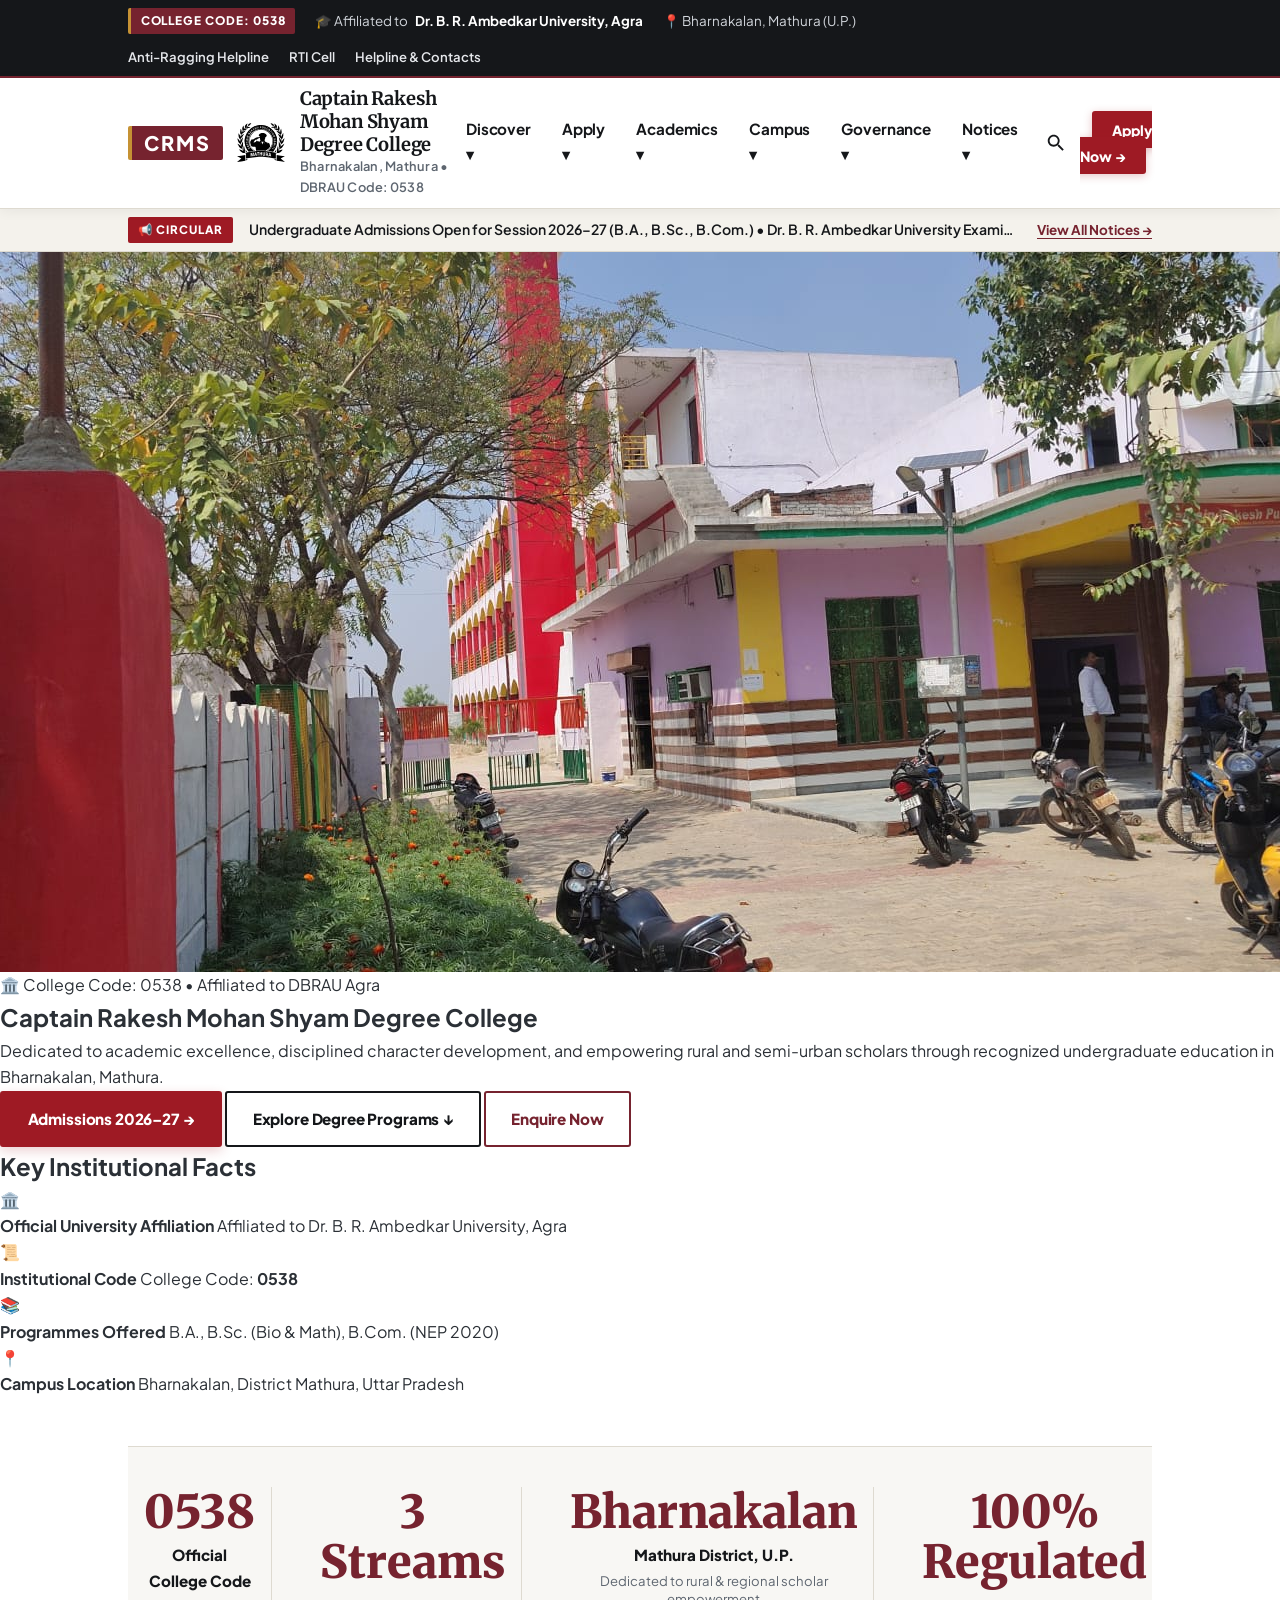
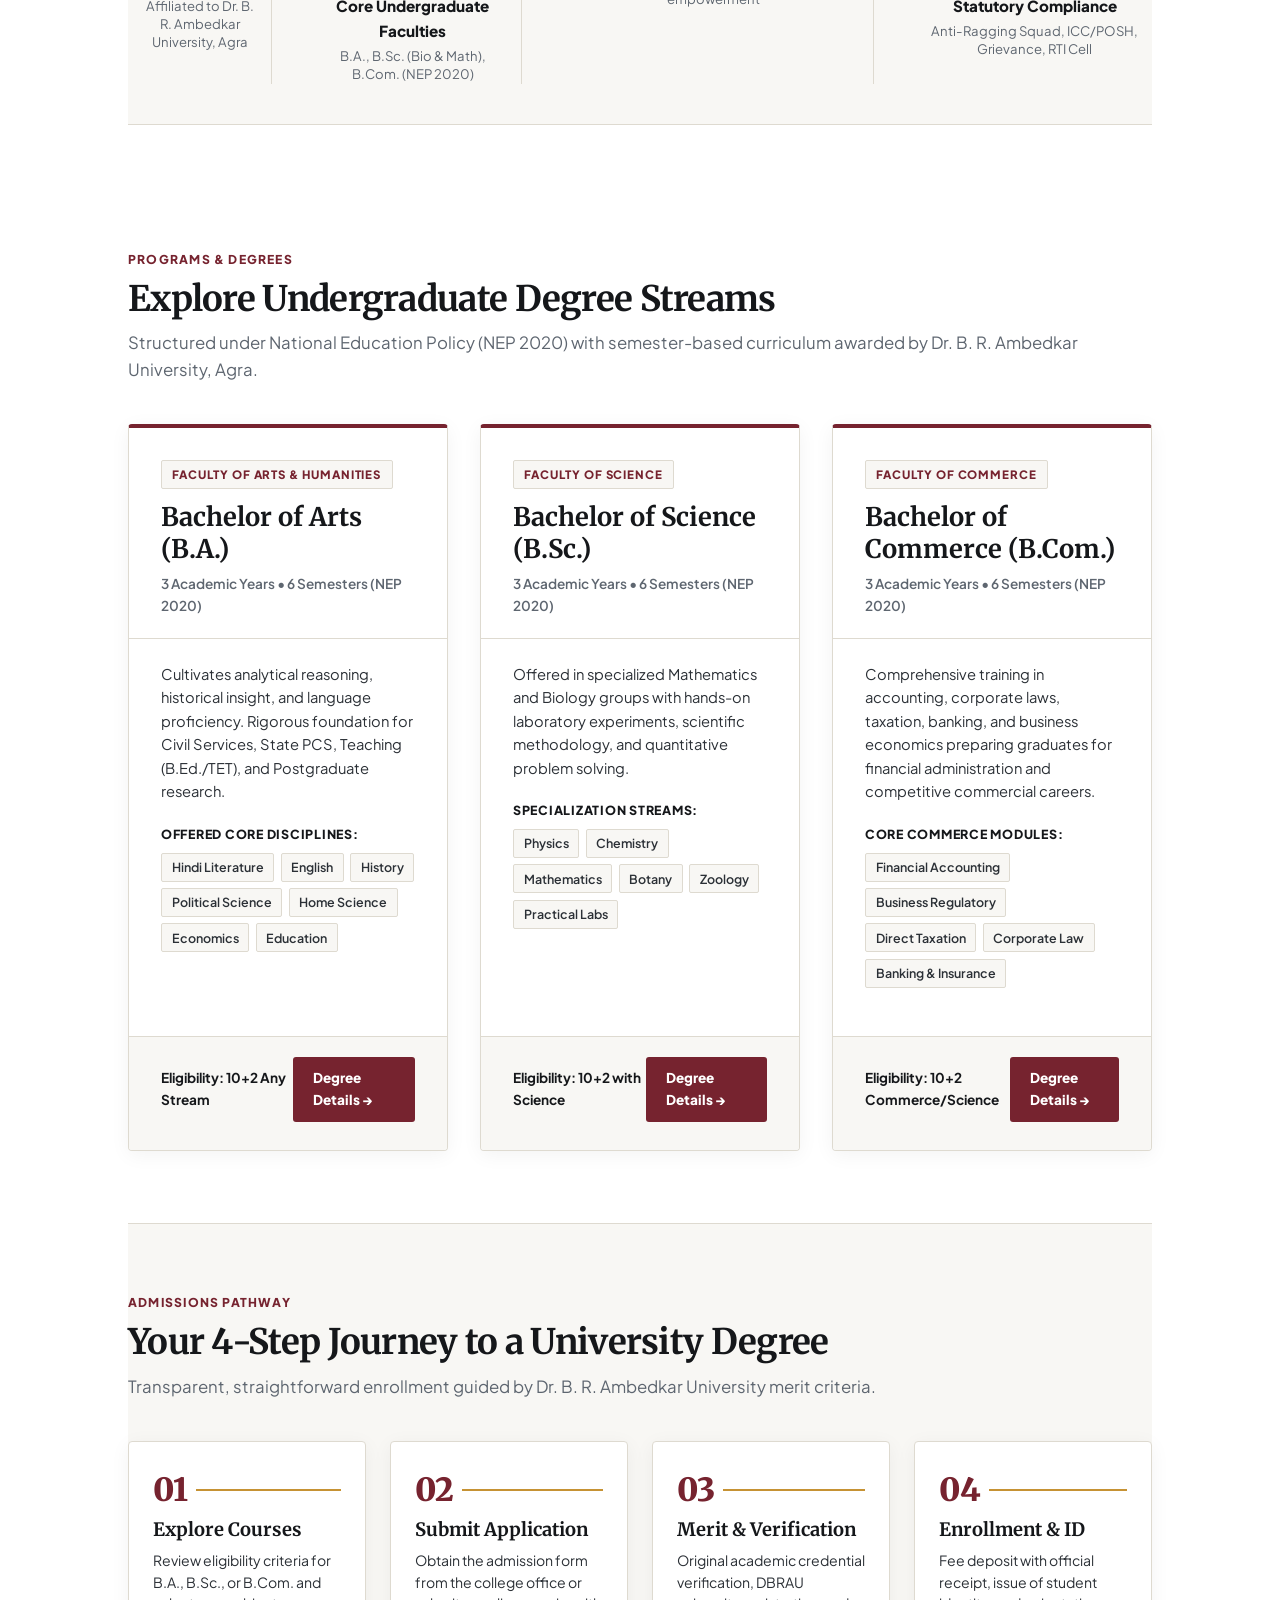
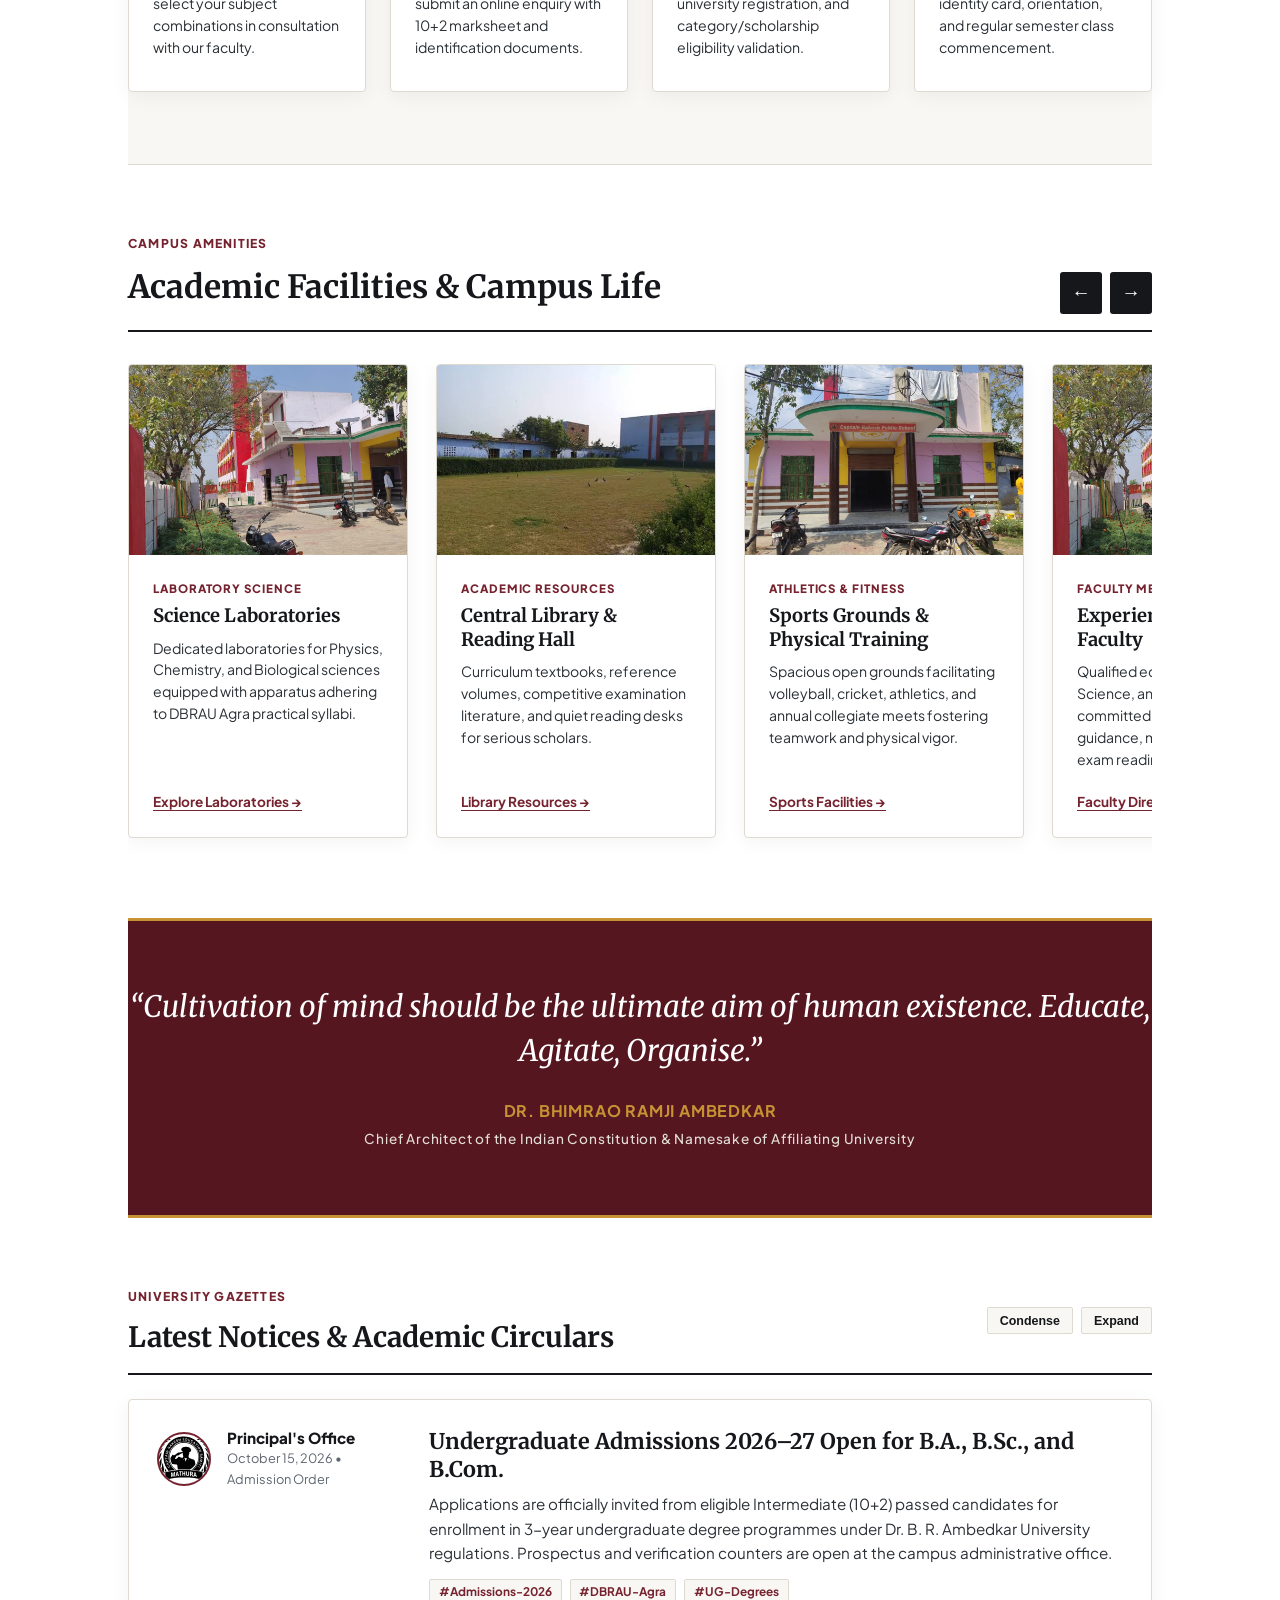
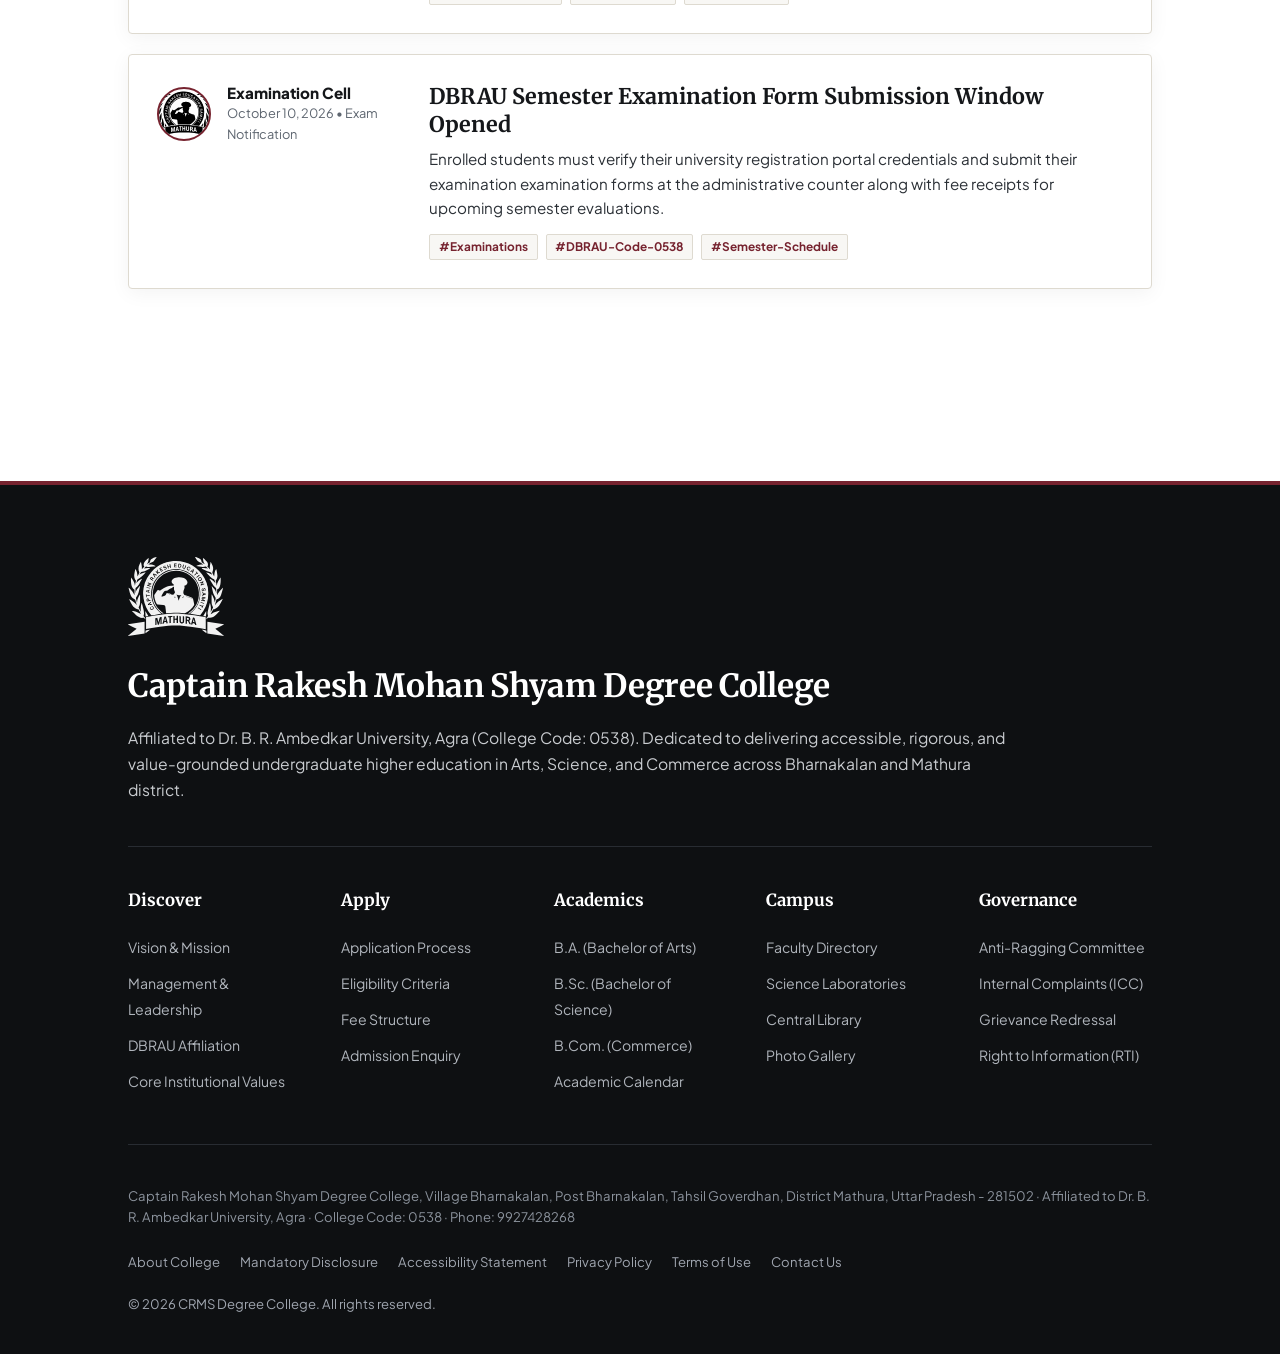
==== commit 89d00ad2: "Fill in college contact details and update B.A. subjects - Add phone, email, PIN (281502) and Tahsil" ====
--- a/index.html
+++ b/index.html
@@ -203,82 +203,72 @@
     </div>
   </aside>
 
-  <!-- Main Landmark Page Content (80vw Canvas) -->
+  <!-- Main Landmark Page Content -->
   <main class="main" id="main-landmark">
+
+    <!-- ===================================================================
+         1. Hero Section (Simpler, Like Before: Campus Background & Clean Key Facts)
+         =================================================================== -->
+    <section class="hero" aria-label="College Introduction">
+      <img src="images/campus-building.jpg" alt="College Campus Academic Block" class="hero-bg-image" width="1280" height="720">
+      <div class="hero-overlay"></div>
+      <div class="hero-container">
+
+        <!-- Hero Text & Primary Actions -->
+        <div class="hero-content">
+          <div class="hero-badge">🏛️ College Code: 0538 &bull; Affiliated to DBRAU Agra</div>
+          <h1 class="hero-title">
+            Captain Rakesh Mohan Shyam <span class="highlight">Degree College</span>
+          </h1>
+          <p class="hero-subtitle">
+            Dedicated to academic excellence, disciplined character development, and empowering rural and semi-urban scholars through recognized undergraduate education in Bharnakalan, Mathura.
+          </p>
+          <div class="hero-actions">
+            <a href="admissions.html" class="hp-btn hp-btn--primary">Admissions 2026–27 →</a>
+            <a href="#programs" class="hp-btn hp-btn--secondary">Explore Degree Programs ↓</a>
+            <a href="contact.html#enquiry" class="hp-btn hp-btn--outline">Enquire Now</a>
+          </div>
+        </div>
+
+        <!-- Featured Institutional Highlights Card (Like Before) -->
+        <div class="hero-card">
+          <h2 class="hero-card-title">Key Institutional Facts</h2>
+          <ul class="hero-card-list">
+            <li class="hero-card-item">
+              <span class="hero-card-icon">🏛️</span>
+              <div>
+                <strong>Official University Affiliation</strong>
+                Affiliated to Dr. B. R. Ambedkar University, Agra
+              </div>
+            </li>
+            <li class="hero-card-item">
+              <span class="hero-card-icon">📜</span>
+              <div>
+                <strong>Institutional Code</strong>
+                College Code: <strong>0538</strong>
+              </div>
+            </li>
+            <li class="hero-card-item">
+              <span class="hero-card-icon">📚</span>
+              <div>
+                <strong>Programmes Offered</strong>
+                B.A., B.Sc. (Bio & Math), B.Com. (NEP 2020)
+              </div>
+            </li>
+            <li class="hero-card-item">
+              <span class="hero-card-icon">📍</span>
+              <div>
+                <strong>Campus Location</strong>
+                Bharnakalan, District Mathura, Uttar Pradesh
+              </div>
+            </li>
+          </ul>
+        </div>
+
+      </div>
+    </section>
+
     <div class="hp-outer">
-
-      <!-- ===================================================================
-           1. Expansive 80vw Hero: UChicago Scholarly Rigor + Phoenix Clarity
-           =================================================================== -->
-      <div class="hp__topper">
-        <section class="hp__section hp__section--intro">
-          <div class="hp__intro__width">
-
-            <!-- Editorial Scholarly Lead (Left Column) -->
-            <div class="hp__intro-text">
-              <div class="hp__intro-badge">
-                <span class="hp__intro-badge-pill">COLLEGE CODE: 0538</span>
-                <span class="hp__intro-badge-sub">Dr. B. R. Ambedkar University, Agra</span>
-              </div>
-              <h1 class="hp__intro-text__lead">Higher Education Grounded in Academic Rigor, <em>Character & Purpose.</em></h1>
-              <p class="hp__intro-body">
-                Located in Bharnakalan, Mathura, <strong>Captain Rakesh Mohan Shyam Degree College</strong> delivers accessible, high-caliber undergraduate degree education under the statutory curriculum of <strong>Dr. B. R. Ambedkar University, Agra</strong>. We empower regional scholars in Arts, Science, and Commerce with intellectual discipline, laboratory training, and ethical leadership.
-              </p>
-              <div class="hp__intro-actions">
-                <a href="#programs" class="hp-btn hp-btn--primary">Explore Degree Programs ↓</a>
-                <a href="admissions.html" class="hp-btn hp-btn--secondary">Admission Process 2026–27 →</a>
-                <a href="about.html#approvals" class="hp-btn hp-btn--outline">DBRAU Code: 0538</a>
-              </div>
-            </div>
-
-            <!-- Phoenix-Style Deadlines & Quick Admissions Box (Right Column) -->
-            <div class="hp__intro-deadlines">
-              <div class="deadlines-card">
-                <div class="deadlines-header">
-                  <h2 class="deadlines-title">Admissions & Key Dates</h2>
-                  <span class="deadlines-badge">Session 2026–27</span>
-                </div>
-                <ul class="deadlines-list">
-                  <li class="deadline-item">
-                    <div class="deadline-date">
-                      <span class="deadline-date-day">OPEN</span>
-                      <span class="deadline-date-month">Active</span>
-                    </div>
-                    <div class="deadline-info">
-                      <div class="deadline-label">UG Admission Registration</div>
-                      <div class="deadline-desc">Direct merit applications for B.A., B.Sc. (Bio/Math), and B.Com. available at campus desk.</div>
-                    </div>
-                  </li>
-                  <li class="deadline-item">
-                    <div class="deadline-date">
-                      <span class="deadline-date-day">DBRAU</span>
-                      <span class="deadline-date-month">Orders</span>
-                    </div>
-                    <div class="deadline-info">
-                      <div class="deadline-label">University Semester Examinations</div>
-                      <div class="deadline-desc">Odd/Even semester examination forms and admit card verification under DBRAU Agra.</div>
-                    </div>
-                  </li>
-                  <li class="deadline-item">
-                    <div class="deadline-date">
-                      <span class="deadline-date-day">GOV</span>
-                      <span class="deadline-date-month">Portal</span>
-                    </div>
-                    <div class="deadline-info">
-                      <div class="deadline-label">UP Scholarship Submission</div>
-                      <div class="deadline-desc">Post-matric scholarship and fee reimbursement document counters active for all categories.</div>
-                    </div>
-                  </li>
-                </ul>
-                <div class="deadlines-footer">
-                  <a href="notices.html" class="deadlines-link">View All University Circulars & Gazettes →</a>
-                </div>
-              </div>
-            </div>
-
-          </div>
-        </section>
-      </div>
 
       <!-- ===================================================================
            2. High-Impact Stats Strip (Expansive 80vw Canvas)
@@ -339,9 +329,9 @@
                 <span class="degree-subject-pill">English</span>
                 <span class="degree-subject-pill">History</span>
                 <span class="degree-subject-pill">Political Science</span>
-                <span class="degree-subject-pill">Sociology</span>
+                <span class="degree-subject-pill">Home Science</span>
                 <span class="degree-subject-pill">Economics</span>
-                <span class="degree-subject-pill">Sanskrit</span>
+                <span class="degree-subject-pill">Education</span>
               </div>
             </div>
             <div class="degree-card__footer">
@@ -671,7 +661,7 @@
       <!-- Footer Bottom Utility Row -->
       <div class="site-footer__utility">
         <div class="site-footer__utility-item--address">
-          Captain Rakesh Mohan Shyam Degree College, Village Bharnakalan, Post Bharnakalan, District Mathura, Uttar Pradesh - 281001 &middot; Affiliated to Dr. B. R. Ambedkar University, Agra &middot; College Code: 0538 &middot; Phone: <span class="placeholder-tag">[PLACEHOLDER: 0565-XXXXXXX]</span>
+          Captain Rakesh Mohan Shyam Degree College, Village Bharnakalan, Post Bharnakalan, Tahsil Goverdhan, District Mathura, Uttar Pradesh - 281502 &middot; Affiliated to Dr. B. R. Ambedkar University, Agra &middot; College Code: 0538 &middot; Phone: 9927428268
         </div>
         <ul class="site-footer__utility-list">
           <li><a class="site-footer__utility-link" href="about.html">About College</a></li>
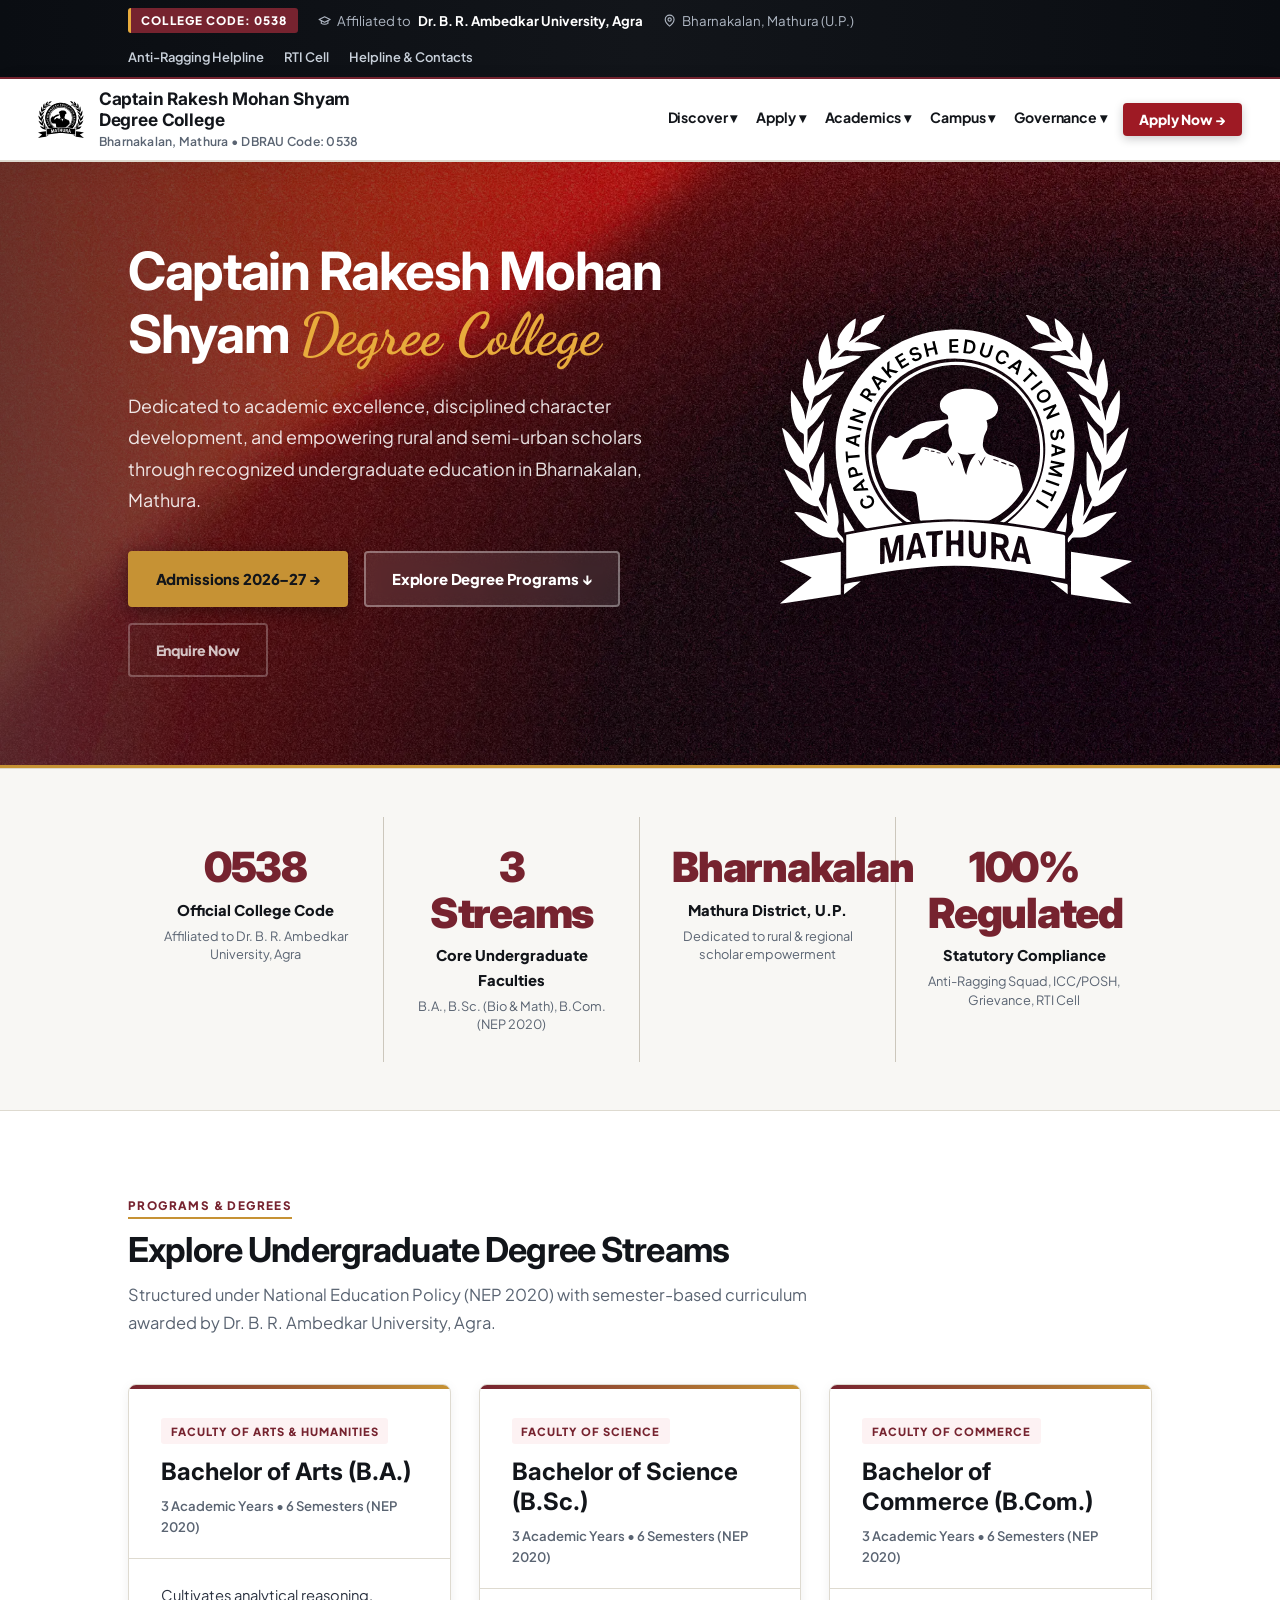
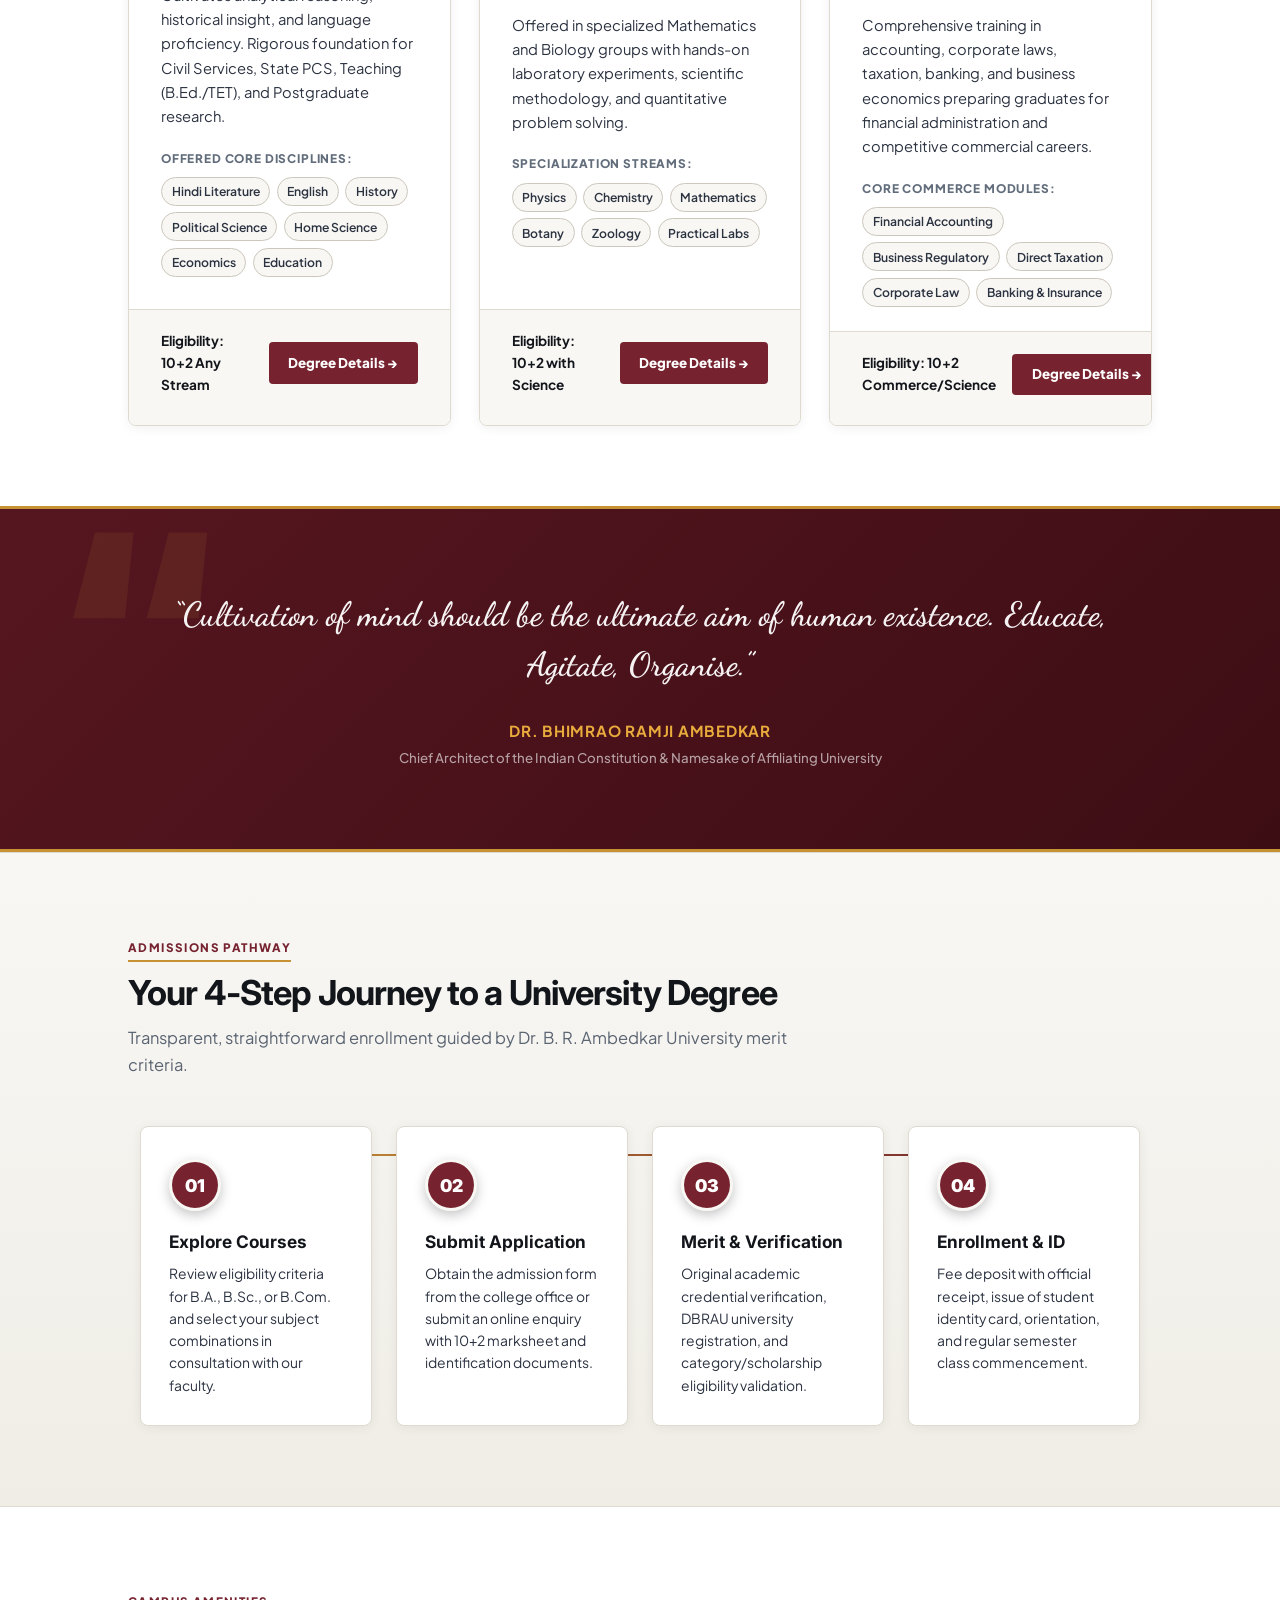
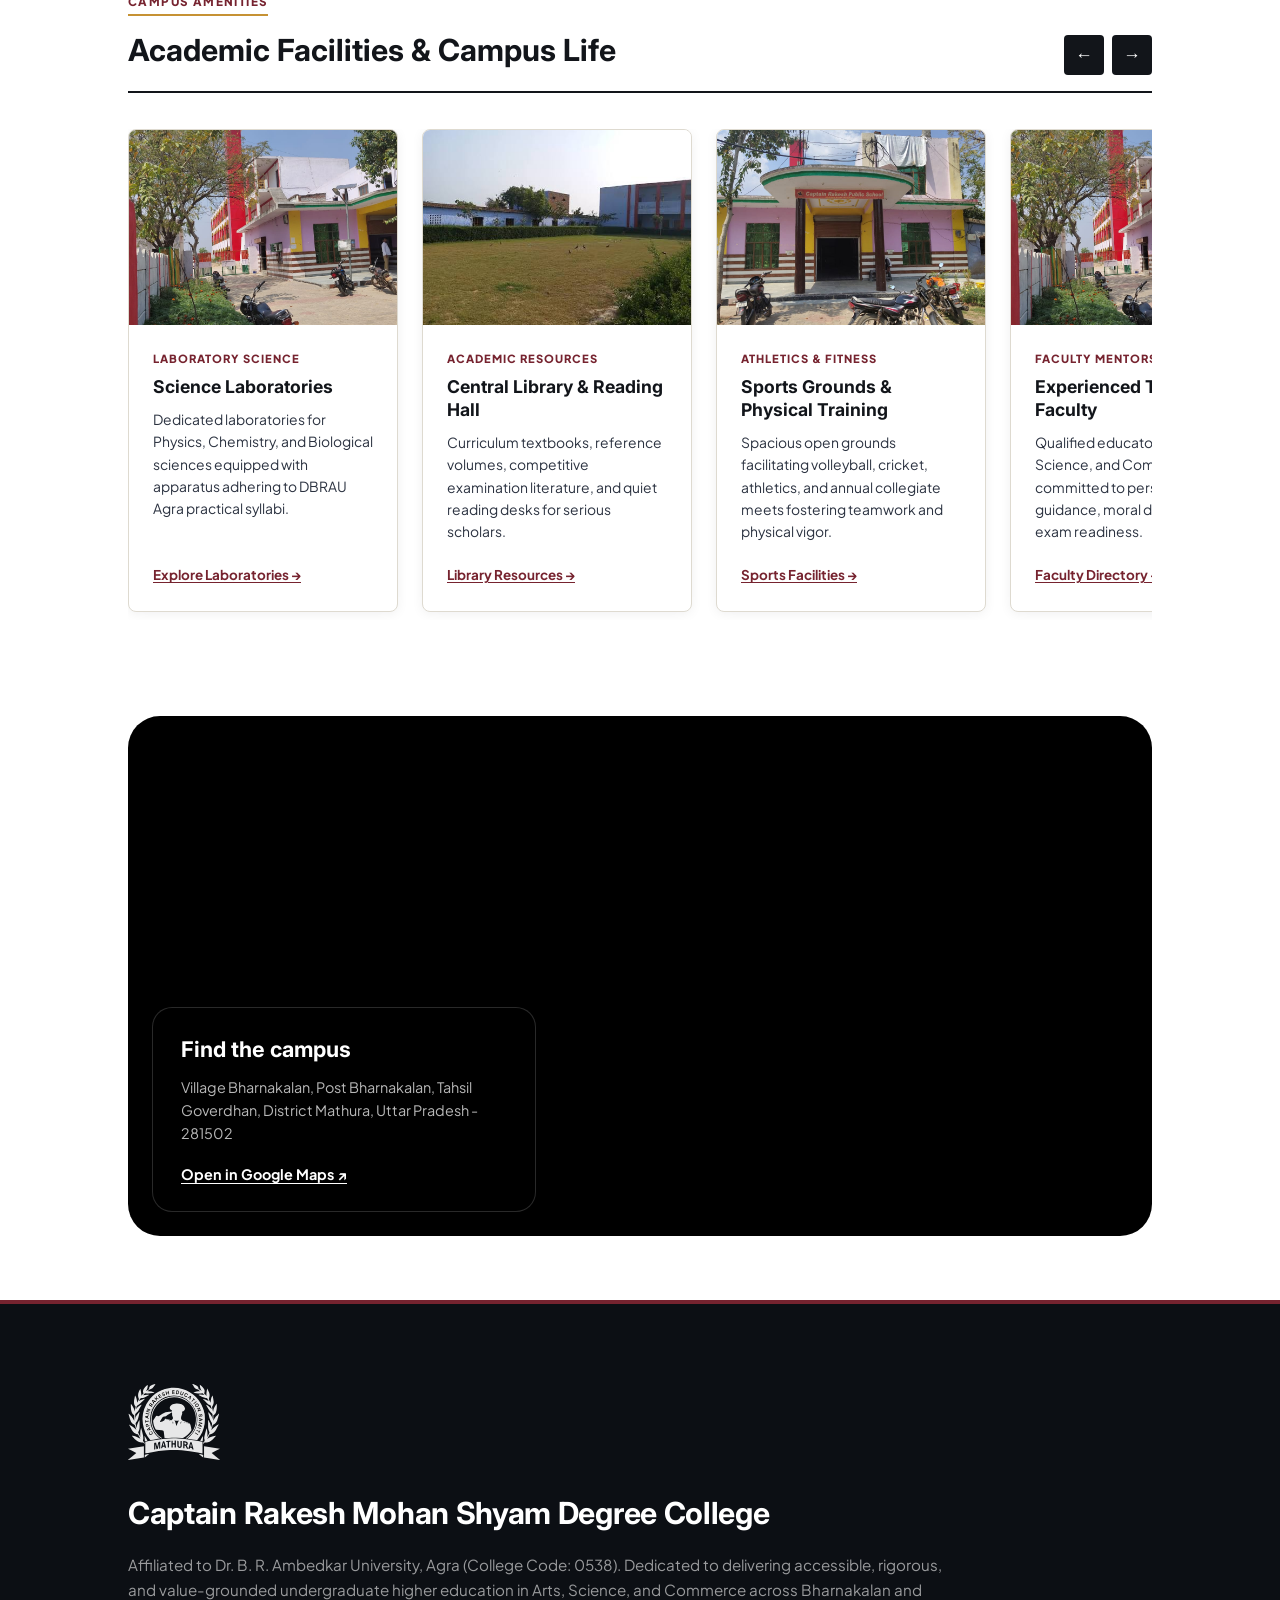
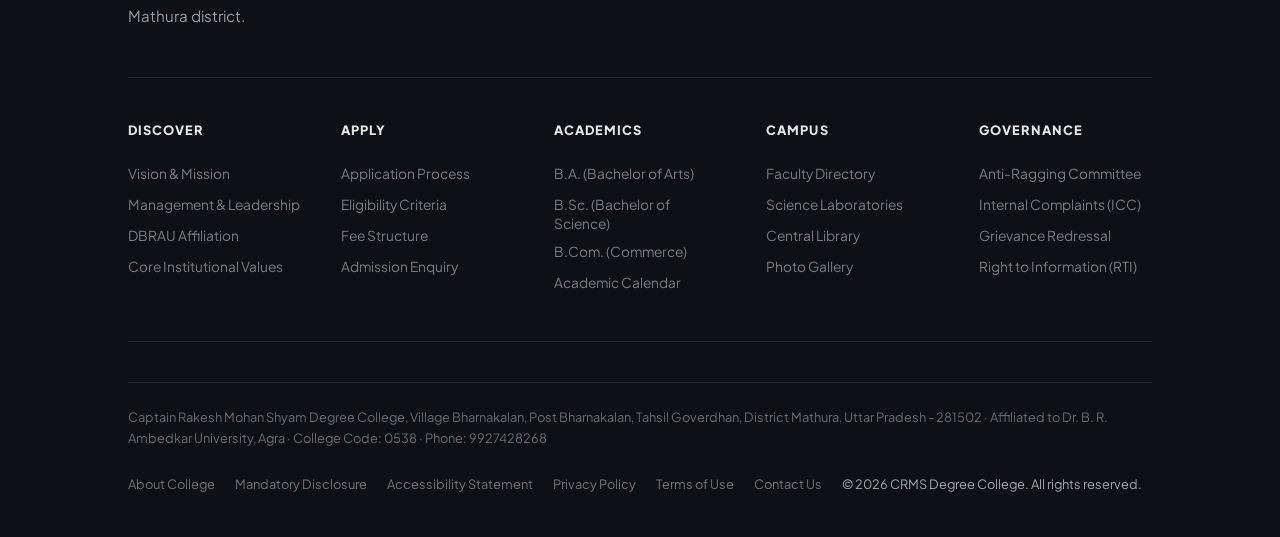
==== commit 328830d9: "Redesign hero and header, remove notices and search, add map and governance updates - Hero: new back" ====
--- a/index.html
+++ b/index.html
@@ -10,10 +10,10 @@
   <!-- Favicon -->
   <link rel="icon" type="image/svg+xml" href="Captain.Rakesh-education-samiti.Black%201.svg">
 
-  <!-- Google Fonts: Merriweather (UChicago Scholarly Serif) & Plus Jakarta Sans / Inter (Phoenix Usability) -->
+  <!-- Google Fonts: Inter (headings), Plus Jakarta Sans (body), Dancing Script (highlight and quotation) -->
   <link rel="preconnect" href="https://fonts.googleapis.com">
   <link rel="preconnect" href="https://fonts.gstatic.com" crossorigin>
-  <link href="https://fonts.googleapis.com/css2?family=Merriweather:ital,wght@0,300;0,400;0,700;0,900;1,300;1,400;1,700&family=Plus+Jakarta+Sans:wght@400;500;600;700;800&family=Inter:wght@400;500;600;700;800;900&display=swap" rel="stylesheet">
+  <link href="https://fonts.googleapis.com/css2?family=Inter:ital,wght@0,400;0,600;0,700;0,800;0,900;1,400;1,700&family=Plus+Jakarta+Sans:wght@400;500;600;700;800&family=Dancing+Script:wght@400..700&display=swap" rel="stylesheet">
 
   <!-- Stylesheet -->
   <link rel="stylesheet" href="style.css">
@@ -52,8 +52,8 @@
     <div class="top-bar-inner">
       <div class="top-bar-left">
         <span class="top-item"><span class="code-pill">COLLEGE CODE: 0538</span></span>
-        <span class="top-item">🎓 Affiliated to <strong>Dr. B. R. Ambedkar University, Agra</strong></span>
-        <span class="top-item">📍 Bharnakalan, Mathura (U.P.)</span>
+        <span class="top-item"><svg class="icon" aria-hidden="true" viewBox="0 0 24 24"><path d="M22 10 12 5 2 10l10 5 10-5Z"/><path d="M6 12v5c3 2 9 2 12 0v-5"/></svg> Affiliated to <strong>Dr. B. R. Ambedkar University, Agra</strong></span>
+        <span class="top-item"><svg class="icon" aria-hidden="true" viewBox="0 0 24 24"><path d="M20 10c0 6-8 12-8 12s-8-6-8-12a8 8 0 0 1 16 0Z"/><circle cx="12" cy="10" r="3"/></svg> Bharnakalan, Mathura (U.P.)</span>
       </div>
       <div class="top-bar-right">
         <a href="committees.html#anti-ragging" class="top-link">Anti-Ragging Helpline</a>
@@ -72,8 +72,7 @@
           <!-- Brand Logo / Typographic Wordmark -->
           <div class="site-nav__name">
             <a class="site-nav__name-link" href="index.html" rel="home" aria-label="College Home">
-              <span class="crms-wordmark-logo">CRMS</span>
-              <img src="Captain.Rakesh-education-samiti.Black%201.svg" alt="Captain Rakesh Education Samiti Emblem" class="brand-logo" width="48" height="48">
+              <img src="Captain.Rakesh-education-samiti.Black%201.svg" alt="Captain Rakesh Education Samiti Emblem" class="brand-logo" width="46" height="46">
               <div class="site-nav__brand-info">
                 <span class="site-nav__brand-title">Captain Rakesh Mohan Shyam Degree College</span>
                 <span class="site-nav__brand-meta">Bharnakalan, Mathura • DBRAU Code: 0538</span>
@@ -81,14 +80,9 @@
             </a>
           </div>
 
-          <!-- Mobile Menu & Search Button -->
+          <!-- Mobile Menu Button -->
           <div class="site-nav__menu-button">
-            <button class="site-nav__menu-trigger js-nav-trigger" aria-label="Toggle Navigation Menu" aria-expanded="false">
-              Menu ↓
-            </button>
-            <button class="site-nav__link--mag js-search-trigger" aria-label="Open Search">
-              <svg class="icon--mag-plus" viewBox="0 0 24 24"><path d="M15.5 14h-.79l-.28-.27C15.41 12.59 16 11.11 16 9.5 16 5.91 13.09 3 9.5 3S3 5.91 3 9.5 5.91 16 9.5 16c1.61 0 3.09-.59 4.23-1.57l.27.28v.79l5 4.99L20.49 19l-4.99-5zm-6 0C7.01 14 5 11.99 5 9.5S7.01 5 9.5 5 14 7.01 14 9.5 11.99 14 9.5 14z"/></svg>
-            </button>
+            <button class="site-nav__menu-trigger js-nav-trigger" aria-label="Toggle Navigation Menu" aria-expanded="false"><svg class="icon-burger" aria-hidden="true" viewBox="0 0 24 24"><path class="burger-open" d="M4 6h16M4 12h16M4 18h16"/><path class="burger-close" d="M6 6l12 12M18 6 6 18"/></svg></button>
           </div>
 
           <!-- Main Category Navigation Links -->
@@ -150,23 +144,7 @@
               </ul>
             </li>
 
-            <!-- Notices & Circulars -->
-            <li class="site-nav__link-item theme--notices">
-              <a class="site-nav__link" href="notices.html">Notices ▾</a>
-              <ul class="site-nav__sub-nav-list">
-                <li class="site-nav__sub-nav-item"><a class="site-nav__sub-nav-link" href="notices.html">All Notices & Circulars</a></li>
-                <li class="site-nav__sub-nav-item"><a class="site-nav__sub-nav-link" href="notices.html?filter=exam">University Examination Orders</a></li>
-                <li class="site-nav__sub-nav-item"><a class="site-nav__sub-nav-link" href="notices.html?filter=admission">Admission Notices</a></li>
-                <li class="site-nav__sub-nav-item"><a class="site-nav__sub-nav-link" href="notices.html?filter=scholarship">Scholarship Circulars</a></li>
-              </ul>
-            </li>
-
-            <!-- Search Drawer Trigger Icon -->
-            <li class="site-nav__link-item site-nav__link-item--mag">
-              <button class="site-nav__link--mag js-search-trigger" aria-label="Open Search Form">
-                <svg class="icon--mag-plus" viewBox="0 0 24 24"><path d="M15.5 14h-.79l-.28-.27C15.41 12.59 16 11.11 16 9.5 16 5.91 13.09 3 9.5 3S3 5.91 3 9.5 5.91 16 9.5 16c1.61 0 3.09-.59 4.23-1.57l.27.28v.79l5 4.99L20.49 19l-4.99-5zm-6 0C7.01 14 5 11.99 5 9.5S7.01 5 9.5 5 14 7.01 14 9.5 11.99 14 9.5 14z"/></svg>
-              </button>
-            </li>
+
 
             <!-- Phoenix Action CTA Button -->
             <li class="site-nav__link-item">
@@ -178,30 +156,7 @@
       </nav>
     </div>
 
-    <!-- Expandable Search Drawer -->
-    <div class="search__topper" id="search__topper">
-      <form class="search__form" role="search" action="notices.html" method="get">
-        <label class="search__label" for="search-input">Search Courses, Notices, Faculty, or Campus Information</label>
-        <div class="search__field-mod">
-          <input class="search__field" id="search-input" type="text" name="q" placeholder="e.g., B.Sc. Admission, Examination Dates, Chemistry Lab, Anti-Ragging..." autocomplete="off">
-          <button type="submit" class="search__button" aria-label="Search">
-            <svg width="20" height="20" fill="currentColor" viewBox="0 0 24 24"><path d="M15.5 14h-.79l-.28-.27C15.41 12.59 16 11.11 16 9.5 16 5.91 13.09 3 9.5 3S3 5.91 3 9.5 5.91 16 9.5 16c1.61 0 3.09-.59 4.23-1.57l.27.28v.79l5 4.99L20.49 19l-4.99-5zm-6 0C7.01 14 5 11.99 5 9.5S7.01 5 9.5 5 14 7.01 14 9.5 11.99 14 9.5 14z"/></svg>
-          </button>
-        </div>
-      </form>
-    </div>
   </header>
-
-  <!-- Live Notice Ticker Banner -->
-  <aside class="notice-ticker-bar" aria-label="Latest College Notices">
-    <div class="ticker-inner">
-      <span class="ticker-label">📢 Circular</span>
-      <div class="ticker-content">
-        <span class="ticker-text">Undergraduate Admissions Open for Session 2026–27 (B.A., B.Sc., B.Com.) • Dr. B. R. Ambedkar University Examination Forms & UP State Scholarship Verification in Progress</span>
-      </div>
-      <a href="notices.html" class="ticker-view-all">View All Notices →</a>
-    </div>
-  </aside>
 
   <!-- Main Landmark Page Content -->
   <main class="main" id="main-landmark">
@@ -210,15 +165,12 @@
          1. Hero Section (Simpler, Like Before: Campus Background & Clean Key Facts)
          =================================================================== -->
     <section class="hero" aria-label="College Introduction">
-      <img src="images/campus-building.jpg" alt="College Campus Academic Block" class="hero-bg-image" width="1280" height="720">
-      <div class="hero-overlay"></div>
       <div class="hero-container">
 
         <!-- Hero Text & Primary Actions -->
         <div class="hero-content">
-          <div class="hero-badge">🏛️ College Code: 0538 &bull; Affiliated to DBRAU Agra</div>
           <h1 class="hero-title">
-            Captain Rakesh Mohan Shyam <span class="highlight">Degree College</span>
+            Captain Rakesh Mohan <span class="hero-title__tail">Shyam <span class="highlight">Degree College</span></span>
           </h1>
           <p class="hero-subtitle">
             Dedicated to academic excellence, disciplined character development, and empowering rural and semi-urban scholars through recognized undergraduate education in Bharnakalan, Mathura.
@@ -230,73 +182,43 @@
           </div>
         </div>
 
-        <!-- Featured Institutional Highlights Card (Like Before) -->
-        <div class="hero-card">
-          <h2 class="hero-card-title">Key Institutional Facts</h2>
-          <ul class="hero-card-list">
-            <li class="hero-card-item">
-              <span class="hero-card-icon">🏛️</span>
-              <div>
-                <strong>Official University Affiliation</strong>
-                Affiliated to Dr. B. R. Ambedkar University, Agra
-              </div>
-            </li>
-            <li class="hero-card-item">
-              <span class="hero-card-icon">📜</span>
-              <div>
-                <strong>Institutional Code</strong>
-                College Code: <strong>0538</strong>
-              </div>
-            </li>
-            <li class="hero-card-item">
-              <span class="hero-card-icon">📚</span>
-              <div>
-                <strong>Programmes Offered</strong>
-                B.A., B.Sc. (Bio & Math), B.Com. (NEP 2020)
-              </div>
-            </li>
-            <li class="hero-card-item">
-              <span class="hero-card-icon">📍</span>
-              <div>
-                <strong>Campus Location</strong>
-                Bharnakalan, District Mathura, Uttar Pradesh
-              </div>
-            </li>
-          </ul>
+        <!-- Institutional emblem -->
+        <div class="hero-emblem">
+          <img src="Captain.Rakesh-education-samiti.Black%201.svg" alt="Captain Rakesh Education Samiti emblem" width="747" height="613">
         </div>
 
       </div>
     </section>
 
+    <!-- ===================================================================
+         High-Impact Stats Strip (full-bleed)
+         =================================================================== -->
+    <section class="stats-strip" aria-label="Key College Facts">
+      <div class="stats-grid">
+        <div class="stat-card">
+          <div class="stat-number">0538</div>
+          <div class="stat-label">Official College Code</div>
+          <div class="stat-sub">Affiliated to Dr. B. R. Ambedkar University, Agra</div>
+        </div>
+        <div class="stat-card">
+          <div class="stat-number">3 Streams</div>
+          <div class="stat-label">Core Undergraduate Faculties</div>
+          <div class="stat-sub">B.A., B.Sc. (Bio & Math), B.Com. (NEP 2020)</div>
+        </div>
+        <div class="stat-card">
+          <div class="stat-number">Bharnakalan</div>
+          <div class="stat-label">Mathura District, U.P.</div>
+          <div class="stat-sub">Dedicated to rural & regional scholar empowerment</div>
+        </div>
+        <div class="stat-card">
+          <div class="stat-number">100% Regulated</div>
+          <div class="stat-label">Statutory Compliance</div>
+          <div class="stat-sub">Anti-Ragging Squad, ICC/POSH, Grievance, RTI Cell</div>
+        </div>
+      </div>
+    </section>
+
     <div class="hp-outer">
-
-      <!-- ===================================================================
-           2. High-Impact Stats Strip (Expansive 80vw Canvas)
-           =================================================================== -->
-      <section class="stats-strip" aria-label="Key College Facts">
-        <div class="stats-grid">
-          <div class="stat-card">
-            <div class="stat-number">0538</div>
-            <div class="stat-label">Official College Code</div>
-            <div class="stat-sub">Affiliated to Dr. B. R. Ambedkar University, Agra</div>
-          </div>
-          <div class="stat-card">
-            <div class="stat-number">3 Streams</div>
-            <div class="stat-label">Core Undergraduate Faculties</div>
-            <div class="stat-sub">B.A., B.Sc. (Bio & Math), B.Com. (NEP 2020)</div>
-          </div>
-          <div class="stat-card">
-            <div class="stat-number">Bharnakalan</div>
-            <div class="stat-label">Mathura District, U.P.</div>
-            <div class="stat-sub">Dedicated to rural & regional scholar empowerment</div>
-          </div>
-          <div class="stat-card">
-            <div class="stat-number">100% Regulated</div>
-            <div class="stat-label">Statutory Compliance</div>
-            <div class="stat-sub">Anti-Ragging Squad, ICC/POSH, Grievance, RTI Cell</div>
-          </div>
-        </div>
-      </section>
 
       <!-- ===================================================================
            3. University of Phoenix Inspired "Degree & Program Explorer"
@@ -396,39 +318,58 @@
         </div>
       </section>
 
-      <!-- ===================================================================
-           4. University of Phoenix Inspired 4-Step Pathway
-           =================================================================== -->
-      <section class="pathway-section" aria-label="How Higher Education Works">
-        <div class="section-header">
-          <span class="section-tag">Admissions Pathway</span>
-          <h2 class="section-title">Your 4-Step Journey to a University Degree</h2>
-          <p class="section-desc">Transparent, straightforward enrollment guided by Dr. B. R. Ambedkar University merit criteria.</p>
-        </div>
-
-        <div class="pathway-grid">
-          <div class="pathway-card">
-            <div class="pathway-step-num">01</div>
-            <h3 class="pathway-title">Explore Courses</h3>
-            <p class="pathway-desc">Review eligibility criteria for B.A., B.Sc., or B.Com. and select your subject combinations in consultation with our faculty.</p>
-          </div>
-          <div class="pathway-card">
-            <div class="pathway-step-num">02</div>
-            <h3 class="pathway-title">Submit Application</h3>
-            <p class="pathway-desc">Obtain the admission form from the college office or submit an online enquiry with 10+2 marksheet and identification documents.</p>
-          </div>
-          <div class="pathway-card">
-            <div class="pathway-step-num">03</div>
-            <h3 class="pathway-title">Merit & Verification</h3>
-            <p class="pathway-desc">Original academic credential verification, DBRAU university registration, and category/scholarship eligibility validation.</p>
-          </div>
-          <div class="pathway-card">
-            <div class="pathway-step-num">04</div>
-            <h3 class="pathway-title">Enrollment & ID</h3>
-            <p class="pathway-desc">Fee deposit with official receipt, issue of student identity card, orientation, and regular semester class commencement.</p>
-          </div>
-        </div>
-      </section>
+    </div>
+
+    <!-- ===================================================================
+         Scholarly Quotation Strip (full-bleed)
+         =================================================================== -->
+    <section class="quotes-strip" aria-label="Scholarly Ideals">
+      <div class="quote-block">
+        <blockquote class="quote-text">
+          “Cultivation of mind should be the ultimate aim of human existence. Educate, Agitate, Organise.”
+        </blockquote>
+        <div class="quote-cite">
+          Dr. Bhimrao Ramji Ambedkar
+          <span class="quote-role">Chief Architect of the Indian Constitution & Namesake of Affiliating University</span>
+        </div>
+      </div>
+    </section>
+
+    <!-- ===================================================================
+         Admissions Pathway (full-bleed)
+         =================================================================== -->
+    <section class="pathway-section" aria-label="How Higher Education Works">
+      <div class="section-header">
+        <span class="section-tag">Admissions Pathway</span>
+        <h2 class="section-title">Your 4-Step Journey to a University Degree</h2>
+        <p class="section-desc">Transparent, straightforward enrollment guided by Dr. B. R. Ambedkar University merit criteria.</p>
+      </div>
+
+      <div class="pathway-grid">
+        <div class="pathway-card">
+          <div class="pathway-step-num">01</div>
+          <h3 class="pathway-title">Explore Courses</h3>
+          <p class="pathway-desc">Review eligibility criteria for B.A., B.Sc., or B.Com. and select your subject combinations in consultation with our faculty.</p>
+        </div>
+        <div class="pathway-card">
+          <div class="pathway-step-num">02</div>
+          <h3 class="pathway-title">Submit Application</h3>
+          <p class="pathway-desc">Obtain the admission form from the college office or submit an online enquiry with 10+2 marksheet and identification documents.</p>
+        </div>
+        <div class="pathway-card">
+          <div class="pathway-step-num">03</div>
+          <h3 class="pathway-title">Merit & Verification</h3>
+          <p class="pathway-desc">Original academic credential verification, DBRAU university registration, and category/scholarship eligibility validation.</p>
+        </div>
+        <div class="pathway-card">
+          <div class="pathway-step-num">04</div>
+          <h3 class="pathway-title">Enrollment & ID</h3>
+          <p class="pathway-desc">Fee deposit with official receipt, issue of student identity card, orientation, and regular semester class commencement.</p>
+        </div>
+      </div>
+    </section>
+
+    <div class="hp-outer">
 
       <!-- ===================================================================
            5. Highlights Carousel Strip: Academic Degrees & Facilities
@@ -451,7 +392,7 @@
             <!-- Card 1: Science Labs -->
             <article class="highlight-card">
               <div class="highlight-card__img-wrap">
-                <img src="images/campus-building.jpg" alt="Science Laboratories" class="highlight-card__img">
+                <img src="images/campus-building.jpg" alt="College academic building with flowerbeds in front" class="highlight-card__img" loading="lazy">
               </div>
               <div class="highlight-card__body">
                 <span class="highlight-card__tag">Laboratory Science</span>
@@ -466,7 +407,7 @@
             <!-- Card 2: Central Library -->
             <article class="highlight-card">
               <div class="highlight-card__img-wrap">
-                <img src="images/campus-grounds.jpg" alt="Central Library" class="highlight-card__img">
+                <img src="images/campus-grounds.jpg" alt="Open green grounds inside the college boundary" class="highlight-card__img" loading="lazy">
               </div>
               <div class="highlight-card__body">
                 <span class="highlight-card__tag">Academic Resources</span>
@@ -481,7 +422,7 @@
             <!-- Card 3: Sports Grounds -->
             <article class="highlight-card">
               <div class="highlight-card__img-wrap">
-                <img src="images/campus-entrance.jpg" alt="Sports and Athletics Ground" class="highlight-card__img">
+                <img src="images/campus-entrance.jpg" alt="Administrative wing entrance with a round porch" class="highlight-card__img" loading="lazy">
               </div>
               <div class="highlight-card__body">
                 <span class="highlight-card__tag">Athletics & Fitness</span>
@@ -496,7 +437,7 @@
             <!-- Card 4: Qualified Faculty -->
             <article class="highlight-card">
               <div class="highlight-card__img-wrap">
-                <img src="images/campus-building.jpg" alt="Faculty Mentorship" class="highlight-card__img">
+                <img src="images/campus-building.jpg" alt="College academic building with flowerbeds in front" class="highlight-card__img" loading="lazy">
               </div>
               <div class="highlight-card__body">
                 <span class="highlight-card__tag">Faculty Mentorship</span>
@@ -512,88 +453,18 @@
         </div>
       </section>
 
-      <!-- ===================================================================
-           6. UChicago Scholarly Quotation Strip
-           =================================================================== -->
-      <section class="quotes-strip" aria-label="Scholarly Ideals">
-        <div class="quote-block">
-          <blockquote class="quote-text">
-            “Cultivation of mind should be the ultimate aim of human existence. Educate, Agitate, Organise.”
-          </blockquote>
-          <div class="quote-cite">
-            Dr. Bhimrao Ramji Ambedkar
-            <span class="quote-role">Chief Architect of the Indian Constitution & Namesake of Affiliating University</span>
-          </div>
-        </div>
-      </section>
-
-      <!-- ===================================================================
-           7. University Notices & Official Circulars Feed
-           =================================================================== -->
-      <section class="section" aria-label="Campus Circulars">
-        <div class="site-tease-feed__header">
-          <div>
-            <span class="section-tag">University Gazettes</span>
-            <h2 class="site-tease-feed__title">Latest Notices & Academic Circulars</h2>
-          </div>
-          <div class="site-tease-feed__actions">
-            <button class="site-tease-feed__btn js-tease-close" aria-label="Condense View">Condense</button>
-            <button class="site-tease-feed__btn js-tease-expand" aria-label="Expand View">Expand</button>
-          </div>
-        </div>
-
-        <div class="site-tease-feed">
-          <!-- Teaser 1 -->
-          <article class="site-tease">
-            <div class="site-tease__author">
-              <img src="Captain.Rakesh-education-samiti.Black%201.svg" class="site-tease__mug" alt="Principal Office Seal">
-              <div>
-                <div class="site-tease__author-name">Principal's Office</div>
-                <div class="site-tease__date">October 15, 2026 &bull; Admission Order</div>
-              </div>
-            </div>
-            <div class="site-tease__body">
-              <h3 class="site-tease__headline">
-                <a href="notices.html" class="site-tease__headline-link">Undergraduate Admissions 2026–27 Open for B.A., B.Sc., and B.Com.</a>
-              </h3>
-              <p class="site-tease__lead">
-                Applications are officially invited from eligible Intermediate (10+2) passed candidates for enrollment in 3-year undergraduate degree programmes under Dr. B. R. Ambedkar University regulations. Prospectus and verification counters are open at the campus administrative office.
-              </p>
-              <div class="site-tease__tags">
-                <span class="site-tease__tag">#Admissions-2026</span>
-                <span class="site-tease__tag">#DBRAU-Agra</span>
-                <span class="site-tease__tag">#UG-Degrees</span>
-              </div>
-            </div>
-          </article>
-
-          <!-- Teaser 2 -->
-          <article class="site-tease">
-            <div class="site-tease__author">
-              <img src="Captain.Rakesh-education-samiti.Black%201.svg" class="site-tease__mug" alt="Exam Superintendent Seal">
-              <div>
-                <div class="site-tease__author-name">Examination Cell</div>
-                <div class="site-tease__date">October 10, 2026 &bull; Exam Notification</div>
-              </div>
-            </div>
-            <div class="site-tease__body">
-              <h3 class="site-tease__headline">
-                <a href="notices.html" class="site-tease__headline-link">DBRAU Semester Examination Form Submission Window Opened</a>
-              </h3>
-              <p class="site-tease__lead">
-                Enrolled students must verify their university registration portal credentials and submit their examination examination forms at the administrative counter along with fee receipts for upcoming semester evaluations.
-              </p>
-              <div class="site-tease__tags">
-                <span class="site-tease__tag">#Examinations</span>
-                <span class="site-tease__tag">#DBRAU-Code-0538</span>
-                <span class="site-tease__tag">#Semester-Schedule</span>
-              </div>
-            </div>
-          </article>
-        </div>
-      </section>
 
     </div>
+
+    <!-- Standalone map block -->
+    <section class="map-block" id="find-us" aria-labelledby="map-title">
+      <iframe title="Map showing the location of Captain Rakesh Mohan Shyam Degree College, Bharnakalan" src="https://www.google.com/maps?q=27.6010578,77.4696482&z=16&output=embed" loading="lazy" referrerpolicy="no-referrer-when-downgrade"></iframe>
+      <div class="map-block__caption">
+        <h2 class="map-block__title" id="map-title">Find the campus</h2>
+        <p class="map-block__address">Village Bharnakalan, Post Bharnakalan, Tahsil Goverdhan, District Mathura, Uttar Pradesh - 281502</p>
+        <a class="map-block__link" href="https://maps.app.goo.gl/JGQyZkKketBNvEx26" target="_blank" rel="noopener noreferrer">Open in Google Maps ↗</a>
+      </div>
+    </section>
   </main>
 
   <!-- =====================================================================
@@ -604,7 +475,7 @@
 
       <!-- Official Crest Badge at Top -->
       <div class="site-footer__dome-badge">
-        <img src="Captain.Rakesh-education-samiti.Black%201.svg" alt="Captain Rakesh Education Samiti Emblem Silhouette" class="site-footer__dome-img">
+        <img src="Captain.Rakesh-education-samiti.Black%201.svg" alt="" class="site-footer__dome-img">
       </div>
 
       <!-- Institutional Title & Mission Statement -->
--- a/style.css
+++ b/style.css
@@ -1,95 +1,87 @@
 /* ==========================================================================
-   Captain Rakesh Mohan Shyam Degree College, Bharnakalan, Mathura
-   Official Degree College Website Stylesheet
-   Aesthetic: University of Chicago (uchicago.edu) + University of Phoenix (phoenix.edu)
-   Layout Dimension: Expansive 80vw Canvas
-   College Code: 0538 | Affiliated to Dr. B. R. Ambedkar University, Agra
+   Captain Rakesh Mohan Shyam Degree College — Official Website Stylesheet v2
+   Aesthetic: UChicago (uchicago.edu) + University of Phoenix (phoenix.edu)
+   Layout: Expansive 80vw Canvas | College Code: 0538 | DBRAU Agra
    ========================================================================== */
 
 /* --------------------------------------------------------------------------
-   1. Design Tokens & Variables (UChicago Scholarly Rigor + Phoenix Clarity)
+   1. Design Tokens
    -------------------------------------------------------------------------- */
 :root {
-  /* Brand Palette: UChicago Maroon & Phoenix Cardinal Red */
-  --color-maroon: #76232f;          /* UChicago official deep maroon */
-  --color-maroon-dark: #561620;     /* Deep scholastic dark maroon */
-  --color-maroon-deep: #3d0d14;     /* Architectural shadow maroon */
-  --color-crimson: #9e1a24;         /* Phoenix high-impact action crimson */
-  --color-crimson-hover: #b51f2b;   /* Dynamic button hover */
-  --color-crimson-light: #fdf2f3;   /* Soft crimson wash */
-  
-  /* Scholarly & Architectural Accents: UChicago Warm Stone & Gold */
-  --color-gold: #c69234;            /* Academic seal gold / ochre */
-  --color-gold-dark: #9e7223;       /* Deeper gold border */
-  --color-gold-light: #fef9ed;      /* Subtle gold badge background */
-  --color-dark: #15171a;            /* Midnight charcoal slate */
-  --color-dark-alt: #1f2328;        /* Secondary dark surface */
-  --color-text-main: #1f2328;       /* Primary high-contrast body text */
-  --color-text-body: #2b3036;       /* Clean reading text */
-  --color-text-muted: #5e6670;      /* Secondary metadata text */
-  --color-text-subtle: #79838f;     /* Subtle tertiary hints */
-  
-  /* Background Surfaces */
-  --color-bg-page: #ffffff;         /* Clean canvas */
-  --color-bg-stone: #f8f7f4;        /* UChicago warm limestone / parchment */
-  --color-bg-warm: #f4f2ec;         /* Soft warm card contrast */
-  --color-bg-slate: #0e1012;        /* Scholarly footer ebony */
-  --color-border: #dedad0;          /* Warm limestone structural border */
-  --color-border-dark: #b8b3a7;     /* High-contrast border */
-  --color-card-shadow: 0 4px 20px rgba(22, 24, 27, 0.05);
-  --color-card-shadow-hover: 0 12px 30px rgba(118, 35, 47, 0.12);
-
-  /* Theme Category Accents */
-  --theme-discover: #76232f;
-  --theme-discover-bg: #fdf2f3;
-  --theme-apply: #9e1a24;
-  --theme-apply-bg: #fdf2f3;
-  --theme-academics: #1f5f3e;
-  --theme-academics-bg: #eef6f1;
-  --theme-campus: #a8581d;
-  --theme-campus-bg: #faf2ea;
+  --color-maroon:        #76232f;
+  --color-maroon-dark:   #561620;
+  --color-maroon-deep:   #3d0d14;
+  --color-crimson:       #9e1a24;
+  --color-crimson-hover: #b51f2b;
+  --color-crimson-light: #fdf2f3;
+  --color-gold:          #c69234;
+  --color-gold-dark:     #9e7223;
+  --color-gold-light:    #fef9ed;
+  --color-gold-bright:   #e8ab3c;
+  --color-dark:          #12151a;
+  --hero-ink:            #12060a;
+  --hero-mid:            #3d0f19;
+  --hero-red:            #66172a;
+  --color-dark-alt:      #1c2129;
+  --color-text-main:     #1c2129;
+  --color-text-body:     #2b3240;
+  --color-text-muted:    #5a6472;
+  --color-text-subtle:   #626d7c;
+  --color-bg-page:       #ffffff;
+  --color-bg-stone:      #f8f7f4;
+  --color-bg-warm:       #f4f2ec;
+  --color-bg-slate:      #0c0f14;
+  --color-border:        #dedad0;
+  --color-border-md:     #ccc7bc;
+  --color-border-dark:   #b5b0a5;
+  --shadow-card:  0 2px 12px rgba(18,21,26,.06);
+  --shadow-hover: 0 16px 40px rgba(18,21,26,.16);
+  --shadow-lg:    0 24px 60px rgba(18,21,26,.12);
+  --theme-discover:   #76232f;
+  --theme-apply:      #9e1a24;
+  --theme-academics:  #1f5f3e;
+  --theme-campus:     #a8581d;
   --theme-governance: #4a3869;
-  --theme-governance-bg: #f3eff9;
-  --theme-notices: #881e3a;
-  --theme-notices-bg: #fcf0f3;
-
-  /* Semantic Alert Tones */
-  --color-success: #197a44;
-  --color-success-bg: #edf8f1;
-  --color-warning: #9e640b;
-  --color-warning-bg: #fdf7ee;
-  --color-danger: #b32121;
-  --color-danger-bg: #fdf0f0;
+  --color-success:     #197a44;
+  --color-warning:     #9e640b;
+  --color-danger:      #b32121;
+  --color-danger-bg:   #fdf2f2;
+  --color-card-shadow: var(--shadow-card);
   --color-placeholder: #b45309;
-  --color-placeholder-bg: #fffbeb;
-
-  /* Typography */
-  --font-serif: 'Merriweather', 'Georgia', 'Cambria', serif;
-  --font-sans: 'Plus Jakarta Sans', 'Inter', -apple-system, BlinkMacSystemFont, "Segoe UI", Roboto, "Helvetica Neue", Arial, sans-serif;
-  --font-mono: ui-monospace, SFMono-Regular, Menlo, Monaco, Consolas, monospace;
-
-  /* 80vw Canvas Layout Definition */
-  --canvas-width: 80vw;
-  --canvas-max: 1560px;
-  --max-width: min(80vw, 1560px);
-  --site-width: min(80vw, 1560px);
-  --header-height: 76px;
-  --transition: all 0.22s cubic-bezier(0.16, 1, 0.3, 1);
+  /* Legacy aliases: used by inline styles in the page markup */
+  --mit-black:      var(--color-dark);
+  --mit-red:        var(--color-crimson);
+  --mit-text-body:  var(--color-text-body);
+  --mit-text-muted: var(--color-text-muted);
+  --mit-border:     var(--color-border);
+  --mit-eggshell:   var(--color-bg-stone);
+  --mit-bg-warm:    var(--color-bg-warm);
+  --mit-white:      #ffffff;
+  --font-script: 'Dancing Script','Segoe Script','Brush Script MT',cursive;
+  --font-display: 'Inter','Plus Jakarta Sans',system-ui,-apple-system,'Segoe UI',sans-serif;
+  --font-sans:  'Plus Jakarta Sans','Inter',-apple-system,BlinkMacSystemFont,"Segoe UI",Roboto,sans-serif;
+  --font-mono:  ui-monospace,SFMono-Regular,Menlo,Monaco,Consolas,monospace;
+  --canvas-width:  80vw;
+  --canvas-max:    1560px;
+  --max-width:     min(80vw, 1560px);
+  --site-width:    min(80vw, 1560px);
+  --header-height: 78px;
+  --ease-spring: cubic-bezier(0.16, 1, 0.3, 1);
+  --ease-out:    cubic-bezier(0.22, 1, 0.36, 1);
+  --transition:      all 0.24s var(--ease-spring);
+  --transition-fast: all 0.15s ease;
 }
 
 /* --------------------------------------------------------------------------
    2. Base & Reset
    -------------------------------------------------------------------------- */
-*, *::before, *::after {
-  box-sizing: border-box;
-  margin: 0;
-  padding: 0;
-}
+*, *::before, *::after { box-sizing: border-box; margin: 0; padding: 0; }
 
 html {
   font-size: 16px;
   scroll-behavior: smooth;
-  scroll-padding-top: 92px;
+  scroll-padding-top: 94px;
+  -webkit-text-size-adjust: 100%;
 }
 
 body {
@@ -104,1809 +96,910 @@
   -moz-osx-font-smoothing: grayscale;
 }
 
-img {
-  max-width: 100%;
-  height: auto;
-  display: block;
-}
+img { max-width: 100%; height: auto; display: block; }
 
 a {
   color: var(--color-maroon);
   text-decoration: underline;
   text-underline-offset: 3px;
-  transition: var(--transition);
-}
-
-a:hover {
-  color: var(--color-crimson);
-}
-
-/* Accessibility Skip Link */
-.skip-to-content,
-.skip-link {
+  transition: var(--transition-fast);
+}
+a:hover { color: var(--color-crimson); }
+
+/* Skip Link */
+.skip-to-content, .skip-link {
   position: absolute;
   top: -120px;
   left: 2rem;
   background: var(--color-dark);
-  color: #ffffff;
+  color: #fff;
   padding: 0.85rem 1.6rem;
   font-weight: 700;
   font-size: 0.95rem;
   z-index: 99999;
   text-decoration: none;
-  border-radius: 0 0 4px 4px;
-  box-shadow: 0 4px 15px rgba(0,0,0,0.3);
+  border-radius: 0 0 6px 6px;
+  box-shadow: 0 4px 15px rgba(0,0,0,.3);
   transition: top 0.2s ease;
 }
-
-.skip-to-content:focus,
-.skip-link:focus {
-  top: 0;
-  outline: 3px solid var(--color-gold);
-}
+.skip-to-content:focus, .skip-link:focus { top: 0; outline: 3px solid var(--color-gold); }
 
 .visually-hidden {
-  position: absolute;
-  width: 1px;
-  height: 1px;
-  margin: -1px;
-  padding: 0;
-  overflow: hidden;
-  clip: rect(0, 0, 0, 0);
-  border: 0;
-}
-
-/* --------------------------------------------------------------------------
-   3. 80vw Expansive Grid & Universal Container System
-   -------------------------------------------------------------------------- */
-.top-bar-inner,
-.site-nav--width,
-.header-container,
-.breadcrumb-container,
-.page-hero-container,
-.section-container,
-.site-tease-feed,
-.site-tease-feed--home,
-.hp-outer,
-.ticker-inner,
-.site-footer {
+  position: absolute; width: 1px; height: 1px;
+  margin: -1px; padding: 0; overflow: hidden;
+  clip: rect(0,0,0,0); border: 0;
+}
+
+/* --------------------------------------------------------------------------
+   3. 80vw Container System
+   -------------------------------------------------------------------------- */
+.top-bar-inner, .site-nav--width, .header-container, .breadcrumb-container,
+.page-hero-container, .section-container, .hp-outer, .map-block, .site-footer {
   width: min(80vw, 1560px);
   max-width: min(80vw, 1560px);
   margin-left: auto;
   margin-right: auto;
 }
-
 @media (max-width: 1200px) {
-  .top-bar-inner,
-  .site-nav--width,
-  .header-container,
-  .breadcrumb-container,
-  .page-hero-container,
-  .section-container,
-  .site-tease-feed,
-  .site-tease-feed--home,
-  .hp-outer,
-  .ticker-inner,
-  .site-footer {
-    width: 90vw;
-    max-width: 90vw;
+  .top-bar-inner, .site-nav--width, .header-container, .breadcrumb-container,
+  .page-hero-container, .section-container, .hp-outer, .map-block, .site-footer {
+    width: 90vw; max-width: 90vw;
   }
 }
-
 @media (max-width: 768px) {
-  .top-bar-inner,
-  .site-nav--width,
-  .header-container,
-  .breadcrumb-container,
-  .page-hero-container,
-  .section-container,
-  .site-tease-feed,
-  .site-tease-feed--home,
-  .hp-outer,
-  .ticker-inner,
-  .site-footer {
-    width: 94vw;
-    max-width: 94vw;
+  .top-bar-inner, .site-nav--width, .header-container, .breadcrumb-container,
+  .page-hero-container, .section-container, .hp-outer, .map-block, .site-footer {
+    width: 94vw; max-width: 94vw;
   }
 }
 
 /* --------------------------------------------------------------------------
-   4. Top Institutional Utility Bar (UChicago / Phoenix Identity Bar)
+   4. Top Utility Bar
    -------------------------------------------------------------------------- */
 .top-bar {
-  background-color: var(--color-dark);
-  color: #ffffff;
-  font-size: 0.84rem;
-  padding: 0.5rem 0;
+  background: linear-gradient(90deg, #0a0d12 0%, #12151a 50%, #0a0d12 100%);
+  color: #fff;
+  font-size: 0.83rem;
+  padding: 0.48rem 0;
   border-bottom: 2px solid var(--color-maroon);
 }
-
 .top-bar-inner {
-  display: flex;
-  align-items: center;
-  justify-content: space-between;
-  flex-wrap: wrap;
-  gap: 0.75rem;
-}
-
-.top-bar-left,
-.top-bar-right {
-  display: flex;
-  align-items: center;
-  flex-wrap: wrap;
-  gap: 1.25rem;
-}
-
-.top-item {
-  display: inline-flex;
-  align-items: center;
-  gap: 0.45rem;
-  color: #d1d5db;
-}
-
-.top-item strong {
-  color: #ffffff;
-}
+  display: flex; align-items: center; justify-content: space-between;
+  flex-wrap: wrap; gap: 0.75rem;
+}
+.top-bar-left, .top-bar-right {
+  display: flex; align-items: center; flex-wrap: wrap; gap: 1.25rem;
+}
+/* Inline line icons (authored SVG, inherit text colour) */
+.icon {
+  width: 1em; height: 1em; flex-shrink: 0;
+  fill: none; stroke: currentColor; stroke-width: 2;
+  stroke-linecap: round; stroke-linejoin: round;
+  vertical-align: -0.14em; margin-right: 0.4em;
+}
+.top-item .icon { margin-right: 0; }
+
+.top-item { display: inline-flex; align-items: center; gap: 0.4rem; color: #b0b8c4; }
+.top-item strong { color: #fff; }
 
 .code-pill {
   background: var(--color-maroon);
-  color: #ffffff;
+  color: #fff;
   font-weight: 800;
-  font-size: 0.74rem;
-  padding: 0.2rem 0.6rem;
-  border-radius: 2px;
-  letter-spacing: 0.08em;
-  display: inline-block;
-  border-left: 3px solid var(--color-gold);
+  font-size: 0.73rem;
+  padding: 0.2rem 0.65rem;
+  border-radius: 3px;
+  letter-spacing: 0.09em;
+  border-left: 3px solid var(--color-gold-bright);
 }
 
 .top-link {
-  color: #e5e7eb;
+  display: inline-flex; align-items: center; min-height: 24px;
+  color: #c8d0da;
   text-decoration: none;
-  font-size: 0.82rem;
+  font-size: 0.81rem;
   font-weight: 600;
-  transition: color 0.15s ease;
-  display: inline-flex;
-  align-items: center;
-  gap: 0.35rem;
-}
-
-.top-link:hover {
-  color: var(--color-gold);
-  text-decoration: underline;
-}
-
-/* --------------------------------------------------------------------------
-   5. Sticky Navigation Header (UChicago Crest Wordmark + Phoenix CTA)
+  transition: color 0.15s;
+}
+.top-link:hover { color: var(--color-gold-bright); text-decoration: underline; }
+
+/* --------------------------------------------------------------------------
+   5. Sticky Navigation Header
    -------------------------------------------------------------------------- */
 .site-header {
   position: sticky;
   top: 0;
   z-index: 1000;
-  background-color: #ffffff;
+  background: rgba(255,255,255,0.97);
+  backdrop-filter: blur(12px) saturate(180%);
+  -webkit-backdrop-filter: blur(12px) saturate(180%);
   border-bottom: 1px solid var(--color-border);
-  box-shadow: 0 2px 12px rgba(21, 23, 26, 0.06);
-}
-
-.site-nav-mod {
-  background-color: #ffffff;
-}
-
-.site-nav {
-  position: relative;
-  background-color: #ffffff;
-}
-
+  box-shadow: 0 1px 0 var(--color-border), 0 4px 24px rgba(18,21,26,.05);
+  transition: box-shadow 0.3s ease;
+}
+.site-header.scrolled { box-shadow: 0 2px 20px rgba(18,21,26,.1); }
+.site-nav-mod, .site-nav { background: transparent; }
 .site-nav--width {
-  display: flex;
-  align-items: center;
-  justify-content: space-between;
-  min-height: var(--header-height);
-  padding: 0.6rem 0;
-}
-
-/* Brand Unit */
-.site-nav__name {
-  display: flex;
-  align-items: center;
-}
-
+  display: flex; align-items: center; justify-content: space-between;
+  min-height: var(--header-height); padding: 0.55rem 0; gap: 1rem;
+}
+
+/* Brand */
+.site-nav__name { display: flex; align-items: center; flex-shrink: 0; }
 .site-nav__name-link {
-  display: flex;
-  align-items: center;
-  gap: 0.9rem;
-  text-decoration: none;
-  color: var(--color-dark);
-}
-
-.site-nav__name-link:hover {
-  text-decoration: none;
-}
-
-/* UChicago Stately CRMS Badge */
-.crms-wordmark-logo {
-  display: inline-flex;
-  align-items: center;
-  justify-content: center;
-  background: var(--color-maroon);
-  color: #ffffff;
-  font-family: var(--font-sans);
-  font-weight: 900;
-  font-size: 1.25rem;
-  letter-spacing: 0.1em;
-  padding: 0.45rem 0.75rem;
-  border-left: 4px solid var(--color-gold);
-  line-height: 1;
-  border-radius: 2px;
-}
-
-.brand-logo {
-  width: 48px;
-  height: 48px;
-  object-fit: contain;
-}
-
-.site-nav__brand-info {
-  display: flex;
-  flex-direction: column;
-}
-
+  display: flex; align-items: center; gap: 0.9rem;
+  text-decoration: none; color: var(--color-dark);
+}
+.site-nav__name-link:hover { text-decoration: none; }
+
+.brand-logo { width: 46px; height: 46px; object-fit: contain; flex-shrink: 0; }
+
+.site-nav__brand-info { display: flex; flex-direction: column; }
 .site-nav__brand-title {
-  font-family: var(--font-serif);
-  font-size: 1.15rem;
+  font-family: var(--font-display);
+  font-size: 1.08rem;
   font-weight: 700;
   color: var(--color-dark);
   letter-spacing: -0.01em;
   line-height: 1.25;
 }
-
 .site-nav__brand-meta {
-  font-size: 0.8rem;
+  font-size: 0.76rem;
   font-weight: 600;
   color: var(--color-text-muted);
   letter-spacing: 0.02em;
 }
 
-/* Navigation Links */
+/* Nav Links */
 .site-nav__links {
-  display: flex;
-  align-items: center;
-  list-style: none;
-  gap: 0.15rem;
-}
-
-.site-nav__link-item {
-  position: relative;
-}
-
+  display: flex; align-items: center; list-style: none; gap: 0;
+}
+.site-nav__link-item { position: relative; }
 .site-nav__link {
   display: inline-block;
-  padding: 0.75rem 0.9rem;
-  font-size: 0.95rem;
+  padding: 0.7rem 0.85rem;
+  font-size: 0.92rem;
   font-weight: 700;
   color: var(--color-dark);
   text-decoration: none;
   letter-spacing: -0.01em;
-  transition: var(--transition);
+  transition: color 0.15s;
   border-bottom: 3px solid transparent;
-}
-
-.site-nav__link:hover,
-.site-nav__link:focus {
+  white-space: nowrap;
+}
+.site-nav__link:hover, .site-nav__link:focus {
   color: var(--color-maroon);
   border-bottom-color: var(--color-maroon);
   text-decoration: none;
 }
-
 .site-nav__link.active {
   color: var(--color-maroon);
   border-bottom-color: var(--color-maroon);
   font-weight: 800;
 }
 
-/* Dropdown Sub-Nav Menus */
+/* Dropdown */
 .site-nav__sub-nav-list {
   display: none;
   position: absolute;
-  top: 100%;
+  top: calc(100% + 2px);
   left: 0;
-  min-width: 260px;
-  background: #ffffff;
+  min-width: 265px;
+  background: #fff;
   border: 1px solid var(--color-border);
   border-top: 3px solid var(--color-maroon);
-  box-shadow: 0 10px 25px rgba(0,0,0,0.12);
+  box-shadow: 0 12px 40px rgba(0,0,0,.13);
   list-style: none;
   padding: 0.5rem 0;
   z-index: 1010;
-}
-
+  border-radius: 0 0 6px 6px;
+  animation: dropIn 0.18s var(--ease-out);
+}
+@keyframes dropIn {
+  from { opacity: 0; transform: translateY(-6px); }
+  to   { opacity: 1; transform: translateY(0); }
+}
 .site-nav__link-item:hover .site-nav__sub-nav-list,
-.site-nav__link-item:focus-within .site-nav__sub-nav-list {
-  display: block;
-}
-
-.site-nav__sub-nav-item {
-  display: block;
-}
+.site-nav__link-item:focus-within .site-nav__sub-nav-list { display: block; }
 
 .site-nav__sub-nav-link {
   display: block;
-  padding: 0.65rem 1.25rem;
-  font-size: 0.9rem;
+  padding: 0.6rem 1.2rem;
+  font-size: 0.875rem;
   font-weight: 600;
   color: var(--color-text-main);
   text-decoration: none;
-  transition: background-color 0.15s ease, color 0.15s ease;
-}
-
+  transition: background 0.12s, color 0.12s, padding-left 0.12s;
+  border-left: 3px solid transparent;
+}
 .site-nav__sub-nav-link:hover {
-  background-color: var(--color-bg-stone);
+  background: var(--color-bg-stone);
   color: var(--color-maroon);
+  border-left-color: var(--color-maroon);
+  padding-left: 1.4rem;
   text-decoration: none;
-  padding-left: 1.45rem;
-}
-
-/* Search Icon Trigger */
-.site-nav__link--mag {
-  background: none;
-  border: none;
-  padding: 0.65rem;
-  cursor: pointer;
-  color: var(--color-dark);
-  display: inline-flex;
-  align-items: center;
-  justify-content: center;
-  transition: color 0.15s ease;
-}
-
-.site-nav__link--mag:hover {
-  color: var(--color-maroon);
-}
-
-.icon--mag-plus {
-  width: 22px;
-  height: 22px;
-  fill: currentColor;
-}
-
-/* Phoenix-style CTA in Nav */
+}
+
 .site-nav__apply-btn {
   background: var(--color-crimson);
-  color: #ffffff !important;
+  color: #fff !important;
   font-weight: 800;
-  font-size: 0.88rem;
-  padding: 0.6rem 1.25rem;
-  border-radius: 3px;
-  margin-left: 0.75rem;
+  font-size: 0.86rem;
+  padding: 0.55rem 1.2rem;
+  border-radius: 4px;
+  margin-left: 0.7rem;
   text-decoration: none !important;
   border-bottom: none !important;
-  box-shadow: 0 2px 8px rgba(158, 26, 36, 0.25);
+  box-shadow: 0 3px 10px rgba(18,21,26,.22);
   transition: var(--transition);
-}
-
+  white-space: nowrap;
+}
 .site-nav__apply-btn:hover {
   background: var(--color-crimson-hover);
-  box-shadow: 0 4px 14px rgba(158, 26, 36, 0.4);
-  transform: translateY(-1px);
-}
-
-/* Mobile Nav Trigger */
-.site-nav__menu-button {
-  display: none;
+  box-shadow: 0 6px 20px rgba(18,21,26,.3);
+  transform: translateY(-2px);
+  color: #fff !important;
+}
+
+/* Mid-width desktops: give the bar more room and tighten it so it never
+   overflows the viewport. Below 1280px it collapses to the menu button. */
+@media (min-width: 1280px) and (max-width: 1600px) {
+  .site-nav--width { width: 94vw; max-width: 94vw; }
+  .site-nav__brand-info { max-width: 19rem; }
+  .site-nav__link { padding-left: 0.6rem; padding-right: 0.6rem; font-size: 0.88rem; }
+  .site-nav__apply-btn { margin-left: 0.4rem; padding: 0.5rem 1rem; }
+}
+.site-nav__name { min-width: 0; }
+
+.site-nav__menu-button { display: none; align-items: center; gap: 0.5rem; }
+.site-nav__menu-trigger {
+  display: inline-flex; align-items: center; justify-content: center;
+  width: 44px; height: 44px; padding: 0;
+  background: transparent; color: var(--color-dark);
+  border: none; border-radius: 4px;
+  cursor: pointer; transition: color 0.15s;
+}
+.site-nav__menu-trigger:hover { color: var(--color-maroon); }
+.icon-burger { width: 24px; height: 24px; fill: none; stroke: currentColor; stroke-width: 2; stroke-linecap: round; }
+.icon-burger .burger-close { display: none; }
+.site-nav__menu-trigger[aria-expanded="true"] .burger-open { display: none; }
+.site-nav__menu-trigger[aria-expanded="true"] .burger-close { display: inline; }
+
+/* --------------------------------------------------------------------------
+   8. Simpler Hero Section — Campus Image & UChicago / Phoenix Presence
+   -------------------------------------------------------------------------- */
+.hero {
+  position: relative;
+  background: var(--hero-ink);
+  color: #ffffff;
+  padding: 5rem 0 5.5rem;
+  overflow: hidden;
+  border-bottom: 3px solid var(--color-gold);
+}
+
+/* Hero artwork: supplied image */
+.hero::before {
+  content: '';
+  position: absolute; inset: 0;
+  background: url("images/hero-bg.webp") center / cover no-repeat;
+  pointer-events: none;
+  z-index: 0;
+}
+/* Soft scrim keeps the headline readable on any crop */
+.hero::after {
+  content: '';
+  position: absolute; inset: 0;
+  background: linear-gradient(90deg, rgba(18, 6, 10, 0.62) 0%, rgba(18, 6, 10, 0.3) 45%, rgba(18, 6, 10, 0) 80%);
+  pointer-events: none;
+  z-index: 1;
+}
+
+.hero-container {
+  position: relative;
+  z-index: 2;
+  width: min(80vw, 1560px);
+  max-width: min(80vw, 1560px);
+  margin: 0 auto;
+  display: grid;
+  grid-template-columns: minmax(0, 1.3fr) minmax(0, 0.9fr);
   align-items: center;
-  gap: 0.5rem;
-}
-
-.site-nav__menu-trigger {
-  background: var(--color-dark);
-  color: #ffffff;
-  border: none;
-  padding: 0.5rem 0.9rem;
-  font-weight: 700;
-  font-size: 0.9rem;
-  cursor: pointer;
-  border-radius: 3px;
-}
-
-/* --------------------------------------------------------------------------
-   6. Search Drawer Topper
-   -------------------------------------------------------------------------- */
-.search__topper {
-  display: none;
-  background-color: var(--color-bg-stone);
-  border-top: 1px solid var(--color-border);
-  border-bottom: 2px solid var(--color-maroon);
-  padding: 1.75rem 0;
-}
-
-.search__topper.is-open {
-  display: block;
-  animation: slideDown 0.25s cubic-bezier(0.16, 1, 0.3, 1);
-}
-
-@keyframes slideDown {
-  from { opacity: 0; transform: translateY(-8px); }
-  to { opacity: 1; transform: translateY(0); }
-}
-
-.search__form {
-  width: min(80vw, 900px);
-  margin: 0 auto;
-}
-
-.search__label {
-  display: block;
-  font-size: 0.85rem;
-  font-weight: 700;
-  color: var(--color-dark);
-  margin-bottom: 0.5rem;
-  text-transform: uppercase;
-  letter-spacing: 0.08em;
-}
-
-.search__field-mod {
-  display: flex;
-  align-items: stretch;
-  border: 2px solid var(--color-dark);
-  background: #ffffff;
-  border-radius: 3px;
-  overflow: hidden;
-}
-
-.search__field {
-  flex: 1;
-  padding: 0.9rem 1.25rem;
-  font-size: 1.05rem;
-  font-family: inherit;
-  border: none;
-  outline: none;
-  color: var(--color-dark);
-}
-
-.search__button {
-  background: var(--color-dark);
-  color: #ffffff;
-  border: none;
-  padding: 0 1.6rem;
-  cursor: pointer;
-  display: flex;
-  align-items: center;
-  justify-content: center;
-  transition: background-color 0.15s ease;
-}
-
-.search__button:hover {
-  background: var(--color-maroon);
-}
-
-/* --------------------------------------------------------------------------
-   7. Live Notice Ticker Bar
-   -------------------------------------------------------------------------- */
-.notice-ticker-bar {
-  background-color: var(--color-bg-warm);
-  border-bottom: 1px solid var(--color-border);
-  padding: 0.5rem 0;
-  font-size: 0.88rem;
-}
-
-.ticker-inner {
-  display: flex;
-  align-items: center;
-  gap: 1rem;
-}
-
-.ticker-label {
-  background: var(--color-crimson);
-  color: #ffffff;
-  font-weight: 800;
-  font-size: 0.72rem;
-  text-transform: uppercase;
-  letter-spacing: 0.08em;
-  padding: 0.22rem 0.65rem;
-  border-radius: 2px;
-  white-space: nowrap;
-}
-
-.ticker-content {
-  flex: 1;
-  overflow: hidden;
-  text-overflow: ellipsis;
-  white-space: nowrap;
-  color: var(--color-dark);
-  font-weight: 600;
-}
-
-.ticker-view-all {
-  color: var(--color-maroon);
-  font-weight: 700;
-  font-size: 0.84rem;
-  white-space: nowrap;
-  text-decoration: underline;
-}
-
-/* --------------------------------------------------------------------------
-   8. Expansive 80vw Homepage Hero (UChicago Rigor + Phoenix Clarity)
-   -------------------------------------------------------------------------- */
-.hp-outer {
-  padding: 3rem 0 4.5rem;
-}
-
-.hp__topper {
-  margin-bottom: 3.5rem;
-}
-
-.hp__section--intro {
-  margin-bottom: 3rem;
-}
-
-.hp__intro__width {
-  display: grid;
-  grid-template-columns: 1.35fr 1fr;
-  gap: 3.5rem;
-  align-items: start;
-}
-
-/* Left Hero Column: Scholarly Welcome */
-.hp__intro-text {
+  gap: 4rem;
+}
+
+.hero-content {
   display: flex;
   flex-direction: column;
 }
 
-.hp__intro-badge {
-  display: inline-flex;
-  align-items: center;
-  gap: 0.75rem;
-  margin-bottom: 1.25rem;
-}
-
-.hp__intro-badge-pill {
-  background: var(--color-dark);
+.hero-emblem {
+  justify-self: center;
+  width: min(100%, 22rem);
+}
+.hero-emblem img { width: 100%; height: auto; display: block; filter: invert(1) drop-shadow(0 4px 18px rgba(0, 0, 0, 0.35)); }
+
+.hero-title {
+  font-family: var(--font-display);
+  font-size: 3.3rem;
+  line-height: 1.15;
+  font-weight: 700;
   color: #ffffff;
-  font-weight: 800;
-  font-size: 0.78rem;
-  letter-spacing: 0.08em;
-  padding: 0.3rem 0.75rem;
-  border-radius: 2px;
-  border-left: 3px solid var(--color-gold);
-}
-
-.hp__intro-badge-sub {
-  font-size: 0.88rem;
-  color: var(--color-text-muted);
-  font-weight: 600;
-}
-
-.hp__intro-text__lead {
-  font-family: var(--font-serif);
-  font-size: 2.75rem;
-  line-height: 1.2;
-  font-weight: 700;
-  color: var(--color-dark);
-  letter-spacing: -0.02em;
-  margin-bottom: 1.4rem;
-}
-
-.hp__intro-text__lead em {
-  font-style: italic;
-  color: var(--color-maroon);
-}
-
-.hp__intro-body {
-  font-size: 1.1rem;
-  line-height: 1.7;
-  color: var(--color-text-body);
-  margin-bottom: 2rem;
-}
-
-.hp__intro-actions {
+  letter-spacing: -0.025em;
+  margin-bottom: 1.35rem;
+}
+
+/* Keep "Shyam Degree College" together so the highlight never sits alone on a line */
+.hero-title__tail { white-space: nowrap; }
+
+.hero-title .highlight {
+  color: var(--color-gold-bright);
+  font-family: var(--font-script);
+  font-style: normal; font-weight: 700;
+  font-size: 1.1em;
+  letter-spacing: 0;
+}
+
+.hero-subtitle {
+  font-size: 1.12rem;
+  line-height: 1.75;
+  color: rgba(255, 255, 255, 0.88);
+  margin-bottom: 2.25rem;
+  max-width: 640px;
+}
+
+.hero-actions {
   display: flex;
   align-items: center;
   flex-wrap: wrap;
   gap: 1rem;
 }
 
-/* High-Impact Phoenix & UChicago Buttons */
+/* Key Institutional Facts Card (Simpler, Like Before) */
+/* Buttons */
 .hp-btn {
-  display: inline-flex;
-  align-items: center;
-  justify-content: center;
-  gap: 0.5rem;
-  padding: 0.85rem 1.6rem;
-  font-size: 0.95rem;
-  font-weight: 800;
-  letter-spacing: -0.01em;
-  text-decoration: none;
-  border-radius: 3px;
-  cursor: pointer;
-  transition: var(--transition);
-}
-
+  display: inline-flex; align-items: center; justify-content: center;
+  gap: 0.4rem; padding: 0.85rem 1.6rem;
+  font-size: 0.93rem; font-weight: 800; letter-spacing: -0.01em;
+  text-decoration: none; border-radius: 4px; cursor: pointer;
+  transition: var(--transition); white-space: nowrap;
+}
 .hp-btn--primary {
-  background-color: var(--color-crimson);
-  color: #ffffff;
-  border: 2px solid var(--color-crimson);
-  box-shadow: 0 4px 12px rgba(158, 26, 36, 0.2);
-}
-
+  background: var(--color-gold);
+  color: var(--color-dark) !important;
+  border: 2px solid var(--color-gold);
+  box-shadow: 0 4px 16px rgba(0,0,0,.35);
+}
 .hp-btn--primary:hover {
-  background-color: var(--color-crimson-hover);
-  border-color: var(--color-crimson-hover);
-  color: #ffffff;
-  text-decoration: none;
-  transform: translateY(-2px);
-  box-shadow: 0 6px 18px rgba(158, 26, 36, 0.3);
-}
-
+  background: var(--color-gold-bright); border-color: var(--color-gold-bright);
+  text-decoration: none; transform: translateY(-2px);
+  box-shadow: 0 8px 24px rgba(0,0,0,.45);
+  color: var(--color-dark) !important;
+}
 .hp-btn--secondary {
-  background-color: #ffffff;
-  color: var(--color-dark);
-  border: 2px solid var(--color-dark);
-}
-
+  background: rgba(255,255,255,.1); color: #fff !important;
+  border: 2px solid rgba(255,255,255,.35); backdrop-filter: blur(8px);
+}
 .hp-btn--secondary:hover {
-  background-color: var(--color-dark);
-  color: #ffffff;
-  text-decoration: none;
-  transform: translateY(-2px);
-}
-
+  background: rgba(255,255,255,.2); border-color: rgba(255,255,255,.6);
+  text-decoration: none; color: #fff !important; transform: translateY(-2px);
+}
 .hp-btn--outline {
-  background-color: transparent;
-  color: var(--color-maroon);
-  border: 2px solid var(--color-maroon);
-}
-
-.hp-btn--outline:hover {
-  background-color: var(--color-maroon);
-  color: #ffffff;
-  text-decoration: none;
-}
-
-/* Right Hero Column: Phoenix-Style Degree & Deadlines Card */
-.hp__intro-deadlines {
-  background: #ffffff;
-  border: 1px solid var(--color-border);
-  border-top: 4px solid var(--color-maroon);
-  border-radius: 4px;
-  box-shadow: var(--color-card-shadow);
-  padding: 2rem;
-}
-
-.deadlines-card {
-  display: flex;
-  flex-direction: column;
-}
-
-.deadlines-header {
-  border-bottom: 1px solid var(--color-border);
-  padding-bottom: 1rem;
-  margin-bottom: 1.25rem;
-  display: flex;
-  align-items: center;
-  justify-content: space-between;
-}
-
-.deadlines-title {
-  font-family: var(--font-serif);
-  font-size: 1.35rem;
-  font-weight: 700;
-  color: var(--color-dark);
-}
-
-.deadlines-badge {
-  background: var(--color-gold-light);
-  color: var(--color-gold-dark);
-  border: 1px solid var(--color-gold);
-  font-weight: 800;
-  font-size: 0.72rem;
-  padding: 0.2rem 0.55rem;
-  border-radius: 2px;
-  text-transform: uppercase;
-  letter-spacing: 0.06em;
-}
-
-.deadlines-list {
-  list-style: none;
-  display: flex;
-  flex-direction: column;
-  gap: 1.2rem;
-  margin-bottom: 1.5rem;
-}
-
-.deadline-item {
-  display: flex;
-  align-items: flex-start;
-  gap: 1rem;
-  padding-bottom: 1rem;
-  border-bottom: 1px dashed var(--color-border);
-}
-
-.deadline-item:last-child {
-  border-bottom: none;
-  padding-bottom: 0;
-}
-
-.deadline-date {
-  background: var(--color-bg-stone);
-  border: 1px solid var(--color-border);
-  padding: 0.5rem 0.75rem;
-  border-radius: 3px;
-  text-align: center;
-  min-width: 68px;
-  line-height: 1.2;
-}
-
-.deadline-date-day {
-  font-size: 1.2rem;
-  font-weight: 900;
-  color: var(--color-maroon);
-  display: block;
-}
-
-.deadline-date-month {
-  font-size: 0.7rem;
-  font-weight: 800;
-  text-transform: uppercase;
-  color: var(--color-text-muted);
-  letter-spacing: 0.06em;
-  display: block;
-}
-
-.deadline-info {
-  flex: 1;
-}
-
-.deadline-label {
-  font-size: 0.95rem;
-  font-weight: 800;
-  color: var(--color-dark);
-  margin-bottom: 0.25rem;
-  line-height: 1.3;
-}
-
-.deadline-desc {
-  font-size: 0.84rem;
-  color: var(--color-text-muted);
-}
-
-.deadlines-footer {
-  margin-top: 1rem;
-  padding-top: 1rem;
-  border-top: 1px solid var(--color-border);
-  text-align: center;
-}
-
-.deadlines-link {
-  font-size: 0.88rem;
-  font-weight: 700;
-  color: var(--color-maroon);
-  text-decoration: underline;
-}
-
-/* --------------------------------------------------------------------------
-   9. High-Impact Stats Strip (80vw Width, Phoenix/UChicago Numbers)
+  background: transparent; color: rgba(255,255,255,.75) !important;
+  border: 2px solid rgba(255,255,255,.25); font-size: 0.88rem;
+}
+.hp-btn--outline:hover { border-color: rgba(255,255,255,.6); color: #fff !important; text-decoration: none; }
+
+/* --------------------------------------------------------------------------
+   9. Stats Strip
    -------------------------------------------------------------------------- */
 .stats-strip {
   background: var(--color-bg-stone);
   border-top: 1px solid var(--color-border);
   border-bottom: 1px solid var(--color-border);
-  padding: 2.5rem 0;
-  margin-bottom: 4rem;
-}
-
+  padding: 3rem 0;
+  margin-bottom: 5rem;
+}
 .stats-grid {
-  display: grid;
-  grid-template-columns: repeat(4, 1fr);
-  gap: 2rem;
-}
-
+  display: grid; grid-template-columns: repeat(4, minmax(0, 1fr)); gap: 0;
+  width: min(80vw, 1560px); max-width: min(80vw, 1560px); margin: 0 auto;
+}
 .stat-card {
-  text-align: center;
-  padding: 0 1rem;
-  border-right: 1px solid var(--color-border);
-}
-
-.stat-card:last-child {
-  border-right: none;
-}
-
+  text-align: center; padding: 1.75rem 2rem;
+  border-right: 1px solid var(--color-border-md);
+  transition: background 0.2s;
+}
+.stat-card:last-child { border-right: none; }
+.stat-card:hover { background: var(--color-bg-warm); }
 .stat-number {
-  font-family: var(--font-serif);
-  font-size: 2.85rem;
-  font-weight: 900;
-  color: var(--color-maroon);
-  line-height: 1.1;
-  margin-bottom: 0.35rem;
-}
-
-.stat-label {
-  font-size: 0.95rem;
-  font-weight: 800;
-  color: var(--color-dark);
-  margin-bottom: 0.25rem;
-}
-
-.stat-sub {
-  font-size: 0.82rem;
-  color: var(--color-text-muted);
-  line-height: 1.4;
-}
-
-/* --------------------------------------------------------------------------
-   10. University of Phoenix Inspired "Degree & Program Explorer"
-   -------------------------------------------------------------------------- */
-.programs-section {
-  padding: 3.5rem 0 4.5rem;
-  background-color: #ffffff;
-}
-
+  font-family: var(--font-display); font-size: 2.6rem; font-weight: 900;
+  color: var(--color-maroon); line-height: 1.1; margin-bottom: 0.4rem; letter-spacing: -0.03em;
+}
+.stat-label { font-size: 0.92rem; font-weight: 800; color: var(--color-dark); margin-bottom: 0.3rem; }
+.stat-sub { font-size: 0.8rem; color: var(--color-text-muted); line-height: 1.45; }
+
+/* --------------------------------------------------------------------------
+   10. Programs Section
+   -------------------------------------------------------------------------- */
+.programs-section { padding: 0 0 5rem; }
 .programs-grid {
-  display: grid;
-  grid-template-columns: repeat(3, 1fr);
-  gap: 2rem;
-  margin-top: 2rem;
-}
-
+  display: grid; grid-template-columns: repeat(3, 1fr); gap: 1.75rem;
+  margin-top: 2.5rem;
+  width: min(80vw, 1560px); max-width: min(80vw, 1560px);
+  margin-left: auto; margin-right: auto;
+}
 .degree-card {
-  background: #ffffff;
-  border: 1px solid var(--color-border);
-  border-top: 4px solid var(--color-maroon);
-  border-radius: 4px;
-  box-shadow: var(--color-card-shadow);
-  display: flex;
-  flex-direction: column;
-  transition: var(--transition);
-  position: relative;
-  overflow: hidden;
-}
-
-.degree-card:hover {
-  transform: translateY(-4px);
-  box-shadow: var(--color-card-shadow-hover);
-  border-top-color: var(--color-crimson);
-}
-
-.degree-card__header {
-  padding: 2rem 2rem 1.25rem;
-  border-bottom: 1px solid var(--color-border);
-}
-
+  background: #fff; border: 1px solid var(--color-border);
+  border-radius: 8px; box-shadow: var(--shadow-card);
+  display: flex; flex-direction: column;
+  transition: var(--transition); position: relative; overflow: hidden;
+}
+.degree-card::before {
+  content: ''; display: block; height: 4px;
+  background: linear-gradient(90deg, var(--color-maroon), var(--color-gold));
+  transition: height 0.3s var(--ease-spring);
+}
+.degree-card:hover { transform: translateY(-6px); box-shadow: var(--shadow-hover); }
+.degree-card:hover::before { height: 6px; }
+.degree-card__header { padding: 1.75rem 2rem 1.25rem; border-bottom: 1px solid var(--color-border); }
 .degree-badge {
-  display: inline-block;
+  display: inline-block; background: var(--color-crimson-light);
+  color: var(--color-maroon); font-weight: 800; font-size: 0.7rem;
+  text-transform: uppercase; letter-spacing: 0.09em;
+  padding: 0.22rem 0.6rem; border-radius: 3px; margin-bottom: 0.8rem;
+}
+.degree-title { font-family: var(--font-display); font-size: 1.5rem; font-weight: 700; color: var(--color-dark); line-height: 1.25; margin-bottom: 0.5rem; }
+.degree-meta { font-size: 0.82rem; color: var(--color-text-muted); font-weight: 600; }
+.degree-card__body { padding: 1.5rem 2rem; flex: 1; }
+.degree-description { font-size: 0.92rem; line-height: 1.65; color: var(--color-text-body); margin-bottom: 1.25rem; }
+.degree-subjects-label { font-size: 0.74rem; font-weight: 800; text-transform: uppercase; color: var(--color-text-subtle); letter-spacing: 0.07em; margin-bottom: 0.55rem; }
+.degree-subjects { display: flex; flex-wrap: wrap; gap: 0.4rem; }
+.degree-subject-pill {
+  background: var(--color-bg-stone); color: var(--color-text-body);
+  font-size: 0.76rem; font-weight: 600; padding: 0.22rem 0.6rem;
+  border-radius: 20px; border: 1px solid var(--color-border-md);
+  transition: var(--transition-fast);
+}
+.degree-subject-pill:hover { background: var(--color-crimson-light); border-color: var(--color-maroon); color: var(--color-maroon); }
+.degree-card__footer {
+  padding: 1.25rem 2rem 1.75rem; border-top: 1px solid var(--color-border);
   background: var(--color-bg-stone);
-  color: var(--color-maroon);
-  font-weight: 800;
-  font-size: 0.72rem;
-  text-transform: uppercase;
-  letter-spacing: 0.08em;
-  padding: 0.25rem 0.65rem;
-  border-radius: 2px;
-  border: 1px solid var(--color-border);
-  margin-bottom: 0.75rem;
-}
-
-.degree-title {
-  font-family: var(--font-serif);
-  font-size: 1.6rem;
-  font-weight: 700;
-  color: var(--color-dark);
-  line-height: 1.25;
-  margin-bottom: 0.5rem;
-}
-
-.degree-meta {
-  font-size: 0.85rem;
-  color: var(--color-text-muted);
-  font-weight: 600;
-}
-
-.degree-card__body {
-  padding: 1.5rem 2rem;
-  flex: 1;
-}
-
-.degree-description {
-  font-size: 0.92rem;
-  line-height: 1.6;
-  color: var(--color-text-body);
-  margin-bottom: 1.25rem;
-}
-
-.degree-subjects-label {
-  font-size: 0.78rem;
-  font-weight: 800;
-  text-transform: uppercase;
-  color: var(--color-dark);
-  letter-spacing: 0.06em;
-  margin-bottom: 0.5rem;
-}
-
-.degree-subjects {
-  display: flex;
-  flex-wrap: wrap;
-  gap: 0.4rem;
-  margin-bottom: 1.5rem;
-}
-
-.degree-subject-pill {
-  background: var(--color-bg-stone);
-  color: var(--color-text-body);
-  font-size: 0.78rem;
-  font-weight: 600;
-  padding: 0.2rem 0.6rem;
-  border-radius: 2px;
-  border: 1px solid var(--color-border);
-}
-
-.degree-card__footer {
-  padding: 1.25rem 2rem 1.75rem;
-  border-top: 1px solid var(--color-border);
-  background: var(--color-bg-stone);
-  display: flex;
-  align-items: center;
-  justify-content: space-between;
-}
-
+  display: flex; align-items: center; justify-content: space-between; gap: 1rem;
+}
 .degree-action-btn {
-  background: var(--color-maroon);
-  color: #ffffff;
-  font-weight: 800;
-  font-size: 0.85rem;
-  padding: 0.65rem 1.25rem;
-  border-radius: 3px;
-  text-decoration: none;
-  transition: var(--transition);
-  display: inline-flex;
-  align-items: center;
-  gap: 0.4rem;
-}
-
-.degree-action-btn:hover {
-  background: var(--color-crimson);
-  color: #ffffff;
-  text-decoration: none;
-}
-
-/* --------------------------------------------------------------------------
-   11. Phoenix 4-Step Pathway ("How Higher Education Works at CRMS")
+  background: var(--color-maroon); color: #fff;
+  font-weight: 800; font-size: 0.84rem;
+  padding: 0.6rem 1.2rem; border-radius: 4px;
+  text-decoration: none; transition: var(--transition);
+  display: inline-flex; align-items: center; gap: 0.35rem; white-space: nowrap;
+}
+.degree-action-btn:hover { background: var(--color-crimson); color: #fff; text-decoration: none; transform: translateX(2px); }
+
+/* --------------------------------------------------------------------------
+   11. Admissions Pathway
    -------------------------------------------------------------------------- */
 .pathway-section {
-  padding: 4rem 0 4.5rem;
-  background-color: var(--color-bg-stone);
+  padding: 5rem 0;
+  background: linear-gradient(180deg, var(--color-bg-stone) 0%, #f0ede6 100%);
   border-top: 1px solid var(--color-border);
   border-bottom: 1px solid var(--color-border);
 }
-
 .pathway-grid {
-  display: grid;
-  grid-template-columns: repeat(4, 1fr);
-  gap: 1.5rem;
-  margin-top: 2.5rem;
-}
-
+  display: grid; grid-template-columns: repeat(4, 1fr); gap: 0;
+  margin-top: 3rem; position: relative;
+  width: min(80vw, 1560px); max-width: min(80vw, 1560px);
+  margin-left: auto; margin-right: auto;
+}
+.pathway-grid::before {
+  content: ''; position: absolute; top: 1.75rem;
+  left: calc(12.5% + 1px); right: calc(12.5% + 1px);
+  height: 2px;
+  background: linear-gradient(90deg, var(--color-gold) 0%, var(--color-maroon) 100%);
+  z-index: 0;
+}
 .pathway-card {
-  background: #ffffff;
-  border: 1px solid var(--color-border);
-  padding: 2rem 1.5rem;
-  border-radius: 4px;
-  box-shadow: var(--color-card-shadow);
-  display: flex;
-  flex-direction: column;
-  position: relative;
-}
-
+  background: #fff; border: 1px solid var(--color-border);
+  border-radius: 8px; padding: 2rem 1.75rem 1.75rem;
+  box-shadow: var(--shadow-card);
+  display: flex; flex-direction: column;
+  position: relative; z-index: 1; margin: 0 0.75rem;
+  transition: var(--transition);
+}
+.pathway-card:hover { transform: translateY(-4px); box-shadow: 0 12px 30px rgba(18,21,26,.12); }
 .pathway-step-num {
-  font-family: var(--font-serif);
-  font-size: 2rem;
-  font-weight: 900;
-  color: var(--color-maroon);
-  line-height: 1;
-  margin-bottom: 0.75rem;
-  display: flex;
-  align-items: center;
-  gap: 0.5rem;
-}
-
-.pathway-step-num::after {
-  content: '';
-  flex: 1;
-  height: 2px;
-  background: var(--color-gold);
-}
-
-.pathway-title {
-  font-family: var(--font-serif);
-  font-size: 1.15rem;
-  font-weight: 700;
-  color: var(--color-dark);
-  margin-bottom: 0.5rem;
-  line-height: 1.3;
-}
-
-.pathway-desc {
-  font-size: 0.88rem;
-  line-height: 1.55;
-  color: var(--color-text-body);
-}
-
-/* --------------------------------------------------------------------------
-   12. Horizontal Highlights Carousel Strip (80vw Canvas)
-   -------------------------------------------------------------------------- */
-.highlights-strip {
-  padding: 4rem 0;
-  background-color: #ffffff;
-}
-
+  width: 3.25rem; height: 3.25rem;
+  background: var(--color-maroon); color: #fff;
+  font-family: var(--font-display); font-size: 1.1rem; font-weight: 900;
+  border-radius: 50%;
+  display: flex; align-items: center; justify-content: center;
+  margin-bottom: 1.25rem;
+  box-shadow: 0 4px 12px rgba(18,21,26,.25);
+  border: 3px solid var(--color-bg-stone);
+}
+.pathway-title { font-family: var(--font-display); font-size: 1.08rem; font-weight: 700; color: var(--color-dark); margin-bottom: 0.6rem; line-height: 1.3; }
+.pathway-desc { font-size: 0.87rem; line-height: 1.6; color: var(--color-text-body); }
+
+/* --------------------------------------------------------------------------
+   12. Highlights Carousel
+   -------------------------------------------------------------------------- */
+.highlights-strip { padding: 5rem 0; background: #fff; }
 .highlights-header {
-  display: flex;
-  align-items: flex-end;
-  justify-content: space-between;
-  margin-bottom: 2rem;
+  display: flex; align-items: flex-end; justify-content: space-between;
+  margin-bottom: 2.25rem; padding-bottom: 1rem;
   border-bottom: 2px solid var(--color-dark);
-  padding-bottom: 1rem;
-}
-
-.highlights-title {
-  font-family: var(--font-serif);
-  font-size: 2rem;
-  font-weight: 700;
-  color: var(--color-dark);
-}
-
-.highlights-controls {
-  display: flex;
-  gap: 0.5rem;
-}
-
+  width: min(80vw, 1560px); max-width: min(80vw, 1560px);
+  margin-left: auto; margin-right: auto;
+}
+.highlights-title { font-family: var(--font-display); font-size: 1.9rem; font-weight: 700; color: var(--color-dark); }
+.highlights-controls { display: flex; gap: 0.5rem; }
 .highlights-btn {
-  background: var(--color-dark);
-  color: #ffffff;
-  border: none;
-  width: 42px;
-  height: 42px;
-  border-radius: 3px;
-  cursor: pointer;
-  display: flex;
-  align-items: center;
-  justify-content: center;
-  font-size: 1.2rem;
-  transition: background-color 0.15s ease;
-}
-
-.highlights-btn:hover {
-  background: var(--color-maroon);
-}
-
+  background: var(--color-dark); color: #fff; border: none;
+  width: 40px; height: 40px; border-radius: 4px; cursor: pointer;
+  display: flex; align-items: center; justify-content: center;
+  font-size: 1.1rem; transition: background 0.15s;
+}
+.highlights-btn:hover { background: var(--color-maroon); }
 .highlights-track-wrapper {
-  overflow-x: auto;
-  scroll-behavior: smooth;
-  scrollbar-width: thin;
-  padding-bottom: 1rem;
-}
-
-.highlights-track {
-  display: flex;
-  gap: 1.75rem;
-  min-width: 100%;
-}
-
+  width: min(80vw, 1560px); max-width: min(80vw, 1560px); margin: 0 auto;
+  overflow-x: auto; scroll-behavior: smooth;
+  scrollbar-width: thin; scrollbar-color: var(--color-border-dark) transparent;
+  padding-bottom: 0.5rem;
+}
+.highlights-track { display: flex; gap: 1.5rem; min-width: 100%; }
 .highlight-card {
-  flex: 0 0 calc(25% - 1.35rem);
-  min-width: 280px;
-  background: #ffffff;
-  border: 1px solid var(--color-border);
-  border-radius: 4px;
+  flex: 0 0 calc(25% - 1.15rem); min-width: 270px;
+  background: #fff; border: 1px solid var(--color-border);
+  border-radius: 8px; overflow: hidden; box-shadow: var(--shadow-card);
+  display: flex; flex-direction: column; transition: var(--transition);
+}
+.highlight-card:hover { transform: translateY(-5px); box-shadow: var(--shadow-hover); }
+.highlight-card__img-wrap {
+  position: relative; height: 195px;
+  background: linear-gradient(135deg, var(--color-bg-stone) 0%, var(--color-bg-warm) 100%);
   overflow: hidden;
-  box-shadow: var(--color-card-shadow);
-  display: flex;
-  flex-direction: column;
-  transition: var(--transition);
-}
-
-.highlight-card:hover {
-  transform: translateY(-4px);
-  box-shadow: var(--color-card-shadow-hover);
-}
-
-.highlight-card__img-wrap {
-  position: relative;
-  height: 190px;
-  background: var(--color-bg-stone);
-  overflow: hidden;
-}
-
-.highlight-card__img {
-  width: 100%;
-  height: 100%;
-  object-fit: cover;
-  transition: transform 0.4s ease;
-}
-
-.highlight-card:hover .highlight-card__img {
-  transform: scale(1.04);
-}
-
-.highlight-card__body {
-  padding: 1.5rem;
-  display: flex;
-  flex-direction: column;
-  flex: 1;
-}
-
-.highlight-card__tag {
-  font-size: 0.72rem;
-  font-weight: 800;
-  text-transform: uppercase;
-  color: var(--color-maroon);
-  letter-spacing: 0.08em;
-  margin-bottom: 0.4rem;
-}
-
-.highlight-card__title {
-  font-family: var(--font-serif);
-  font-size: 1.15rem;
-  font-weight: 700;
-  color: var(--color-dark);
-  margin-bottom: 0.6rem;
-  line-height: 1.3;
-}
-
-.highlight-card__text {
-  font-size: 0.88rem;
-  color: var(--color-text-body);
-  line-height: 1.55;
-  margin-bottom: 1.25rem;
-  flex: 1;
-}
-
-.highlight-card__link {
-  font-size: 0.85rem;
-  font-weight: 700;
-  color: var(--color-maroon);
-  text-decoration: underline;
-}
-
-/* --------------------------------------------------------------------------
-   13. UChicago Scholarly Quote Callout
+}
+.highlight-card__img { width: 100%; height: 100%; object-fit: cover; transition: transform 0.5s var(--ease-out); }
+.highlight-card:hover .highlight-card__img { transform: scale(1.06); }
+.highlight-card__body { padding: 1.5rem; display: flex; flex-direction: column; flex: 1; }
+.highlight-card__tag { font-size: 0.7rem; font-weight: 800; text-transform: uppercase; color: var(--color-maroon); letter-spacing: 0.09em; margin-bottom: 0.5rem; }
+.highlight-card__title { font-family: var(--font-display); font-size: 1.1rem; font-weight: 700; color: var(--color-dark); margin-bottom: 0.65rem; line-height: 1.3; }
+.highlight-card__text { font-size: 0.87rem; color: var(--color-text-body); line-height: 1.6; margin-bottom: 1.25rem; flex: 1; }
+.highlight-card__link { display: inline-flex; align-items: center; min-height: 24px; font-size: 0.84rem; font-weight: 700; color: var(--color-maroon); text-decoration: underline; text-underline-offset: 2px; }
+.highlight-card__link:hover { color: var(--color-crimson); }
+
+/* --------------------------------------------------------------------------
+   13. Quote Strip
    -------------------------------------------------------------------------- */
 .quotes-strip {
-  background: var(--color-maroon-dark);
-  color: #ffffff;
-  padding: 4rem 0;
+  background: linear-gradient(135deg, var(--color-maroon-dark) 0%, var(--color-maroon-deep) 100%);
+  color: #fff; padding: 5rem 0;
   border-top: 3px solid var(--color-gold);
   border-bottom: 3px solid var(--color-gold);
-}
-
-.quote-block {
-  width: min(80vw, 1100px);
-  margin: 0 auto;
-  text-align: center;
-}
-
-.quote-text {
-  font-family: var(--font-serif);
-  font-size: 1.85rem;
-  font-style: italic;
-  line-height: 1.5;
-  color: #ffffff;
-  margin-bottom: 1.5rem;
-  position: relative;
-}
-
-.quote-cite {
-  font-family: var(--font-sans);
-  font-size: 1rem;
-  font-weight: 700;
-  color: var(--color-gold);
-  letter-spacing: 0.05em;
-  text-transform: uppercase;
-}
-
-.quote-role {
-  display: block;
-  font-size: 0.85rem;
-  color: #e2ded5;
-  font-weight: 500;
-  text-transform: none;
-  margin-top: 0.25rem;
-}
-
-/* --------------------------------------------------------------------------
-   14. Section Headers & General Typography
-   -------------------------------------------------------------------------- */
-.section {
-  padding: 4rem 0;
-}
-
+  position: relative; overflow: hidden;
+}
+.quotes-strip::before {
+  content: '\201C';
+  position: absolute; top: -1rem; left: 5%;
+  font-family: var(--font-display); font-size: 18rem;
+  color: rgba(198,146,52,.1); line-height: 1; font-weight: 900;
+  pointer-events: none; user-select: none;
+}
+.quote-block { width: min(80vw, 980px); margin: 0 auto; text-align: center; position: relative; z-index: 1; }
+.quote-text { font-family: var(--font-script); font-size: 2.1rem; font-style: normal; font-weight: 600; line-height: 1.5; color: rgba(255,255,255,.95); margin-bottom: 1.75rem; }
+.quote-cite { font-family: var(--font-sans); font-size: 0.95rem; font-weight: 700; color: var(--color-gold-bright); letter-spacing: 0.05em; text-transform: uppercase; }
+.quote-role { display: block; font-size: 0.83rem; color: rgba(255,255,255,.6); font-weight: 500; text-transform: none; margin-top: 0.3rem; letter-spacing: 0; }
+
+/* --------------------------------------------------------------------------
+   14. Section Headers
+   -------------------------------------------------------------------------- */
+.section { padding: 5rem 0; }
 .section-header {
-  margin-bottom: 2.5rem;
-}
-
+  margin-bottom: 3rem;
+  width: min(80vw, 1560px); max-width: min(80vw, 1560px);
+  margin-left: auto; margin-right: auto;
+}
+/* Inside an already-constrained container the header must not size to the viewport again */
+.section-container .section-header { width: auto; max-width: none; margin-left: 0; margin-right: 0; }
 .section-tag {
-  display: inline-block;
-  font-size: 0.76rem;
-  font-weight: 800;
-  text-transform: uppercase;
-  letter-spacing: 0.1em;
-  color: var(--color-maroon);
-  margin-bottom: 0.5rem;
-}
-
-.section-title {
-  font-family: var(--font-serif);
-  font-size: 2.2rem;
-  font-weight: 700;
-  color: var(--color-dark);
-  letter-spacing: -0.02em;
-  line-height: 1.25;
-  margin-bottom: 0.6rem;
-}
-
-.section-desc {
-  font-size: 1.05rem;
-  color: var(--color-text-muted);
-  line-height: 1.6;
-}
-
-/* --------------------------------------------------------------------------
-   15. Teaser Feed & Circular Cards
-   -------------------------------------------------------------------------- */
-.site-tease-feed {
-  margin-bottom: 3.5rem;
-}
-
-.site-tease-feed__header {
-  display: flex;
-  align-items: center;
-  justify-content: space-between;
-  border-bottom: 2px solid var(--color-dark);
-  padding-bottom: 0.85rem;
-  margin-bottom: 1.5rem;
-}
-
-.site-tease-feed__title {
-  font-family: var(--font-serif);
-  font-size: 1.75rem;
-  font-weight: 700;
-  color: var(--color-dark);
-}
-
-.site-tease-feed__actions {
-  display: flex;
-  align-items: center;
-  gap: 0.5rem;
-}
-
-.site-tease-feed__btn {
-  background: var(--color-bg-stone);
-  border: 1px solid var(--color-border);
-  padding: 0.35rem 0.75rem;
-  font-size: 0.78rem;
-  font-weight: 700;
-  cursor: pointer;
-  border-radius: 2px;
-  color: var(--color-dark);
-  transition: var(--transition);
-}
-
-.site-tease-feed__btn:hover {
-  background: var(--color-dark);
-  color: #ffffff;
-}
-
-.site-tease {
-  background: #ffffff;
-  border: 1px solid var(--color-border);
-  padding: 1.75rem;
-  border-radius: 4px;
-  margin-bottom: 1.25rem;
-  box-shadow: var(--color-card-shadow);
-  display: grid;
-  grid-template-columns: 240px 1fr;
-  gap: 2rem;
-  align-items: start;
-}
-
-.site-tease__author {
-  display: flex;
-  align-items: center;
-  gap: 1rem;
-}
-
-.site-tease__mug {
-  width: 54px;
-  height: 54px;
-  border-radius: 50%;
-  object-fit: cover;
-  border: 2px solid var(--color-maroon);
-}
-
-.site-tease__author-name {
-  font-weight: 800;
-  font-size: 0.95rem;
-  color: var(--color-dark);
-  line-height: 1.3;
-}
-
-.site-tease__date {
-  font-size: 0.8rem;
-  color: var(--color-text-muted);
-}
-
-.site-tease__headline {
-  font-family: var(--font-serif);
-  font-size: 1.35rem;
-  font-weight: 700;
-  color: var(--color-dark);
-  margin-bottom: 0.5rem;
-  line-height: 1.3;
-}
-
-.site-tease__headline-link {
-  color: var(--color-dark);
-  text-decoration: none;
-}
-
-.site-tease__headline-link:hover {
-  color: var(--color-maroon);
-  text-decoration: underline;
-}
-
-.site-tease__lead {
-  font-size: 0.95rem;
-  line-height: 1.6;
-  color: var(--color-text-body);
-  margin-bottom: 0.85rem;
-}
-
-.site-tease__tags {
-  display: flex;
-  gap: 0.5rem;
-  flex-wrap: wrap;
-}
-
-.site-tease__tag {
-  background: var(--color-bg-stone);
-  color: var(--color-maroon);
-  font-size: 0.74rem;
-  font-weight: 700;
-  padding: 0.15rem 0.55rem;
-  border-radius: 2px;
-  border: 1px solid var(--color-border);
-}
-
-/* --------------------------------------------------------------------------
-   16. Subpage Editorial Page Hero & Breadcrumbs
-   -------------------------------------------------------------------------- */
-.breadcrumb-bar {
-  background: var(--color-bg-stone);
-  border-bottom: 1px solid var(--color-border);
-  padding: 0.65rem 0;
-  font-size: 0.84rem;
-}
-
-.breadcrumb-list {
-  display: flex;
-  align-items: center;
-  flex-wrap: wrap;
-  gap: 0.45rem;
-  list-style: none;
-}
-
-.breadcrumb-item a {
-  color: var(--color-text-muted);
-  text-decoration: none;
-  font-weight: 600;
-}
-
-.breadcrumb-item a:hover {
-  color: var(--color-maroon);
-  text-decoration: underline;
-}
-
-.breadcrumb-separator {
-  color: var(--color-border-dark);
-}
-
-.breadcrumb-item.active {
-  color: var(--color-dark);
-  font-weight: 700;
-}
+  display: inline-block; font-size: 0.73rem; font-weight: 800;
+  text-transform: uppercase; letter-spacing: 0.12em; color: var(--color-maroon);
+  margin-bottom: 0.6rem; padding: 0.15rem 0; border-bottom: 2px solid var(--color-gold);
+}
+.section-title { font-family: var(--font-display); font-size: 2.15rem; font-weight: 700; color: var(--color-dark); letter-spacing: -0.025em; line-height: 1.22; margin-bottom: 0.65rem; }
+.section-desc { font-size: 1.03rem; color: var(--color-text-muted); line-height: 1.65; max-width: 680px; }
+
+/* --------------------------------------------------------------------------
+   16. Subpage Hero & Breadcrumbs
+   -------------------------------------------------------------------------- */
+.breadcrumb-bar { background: var(--color-bg-stone); border-bottom: 1px solid var(--color-border); padding: 0.65rem 0; font-size: 0.83rem; }
+.breadcrumb-list { display: flex; align-items: center; flex-wrap: wrap; gap: 0.45rem; list-style: none; }
+.breadcrumb-item a { display: inline-flex; align-items: center; min-height: 24px; color: var(--color-text-muted); text-decoration: none; font-weight: 600; }
+.breadcrumb-item a:hover { color: var(--color-maroon); text-decoration: underline; }
+.breadcrumb-separator { color: var(--color-border-dark); }
+.breadcrumb-item.active { color: var(--color-dark); font-weight: 700; }
 
 .page-hero {
-  background: linear-gradient(135deg, var(--color-dark) 0%, var(--color-maroon-dark) 100%);
-  color: #ffffff;
-  padding: 3.5rem 0 3.75rem;
+  background: linear-gradient(145deg, var(--color-dark) 0%, #1a2035 45%, var(--color-maroon-dark) 100%);
+  color: #fff; padding: 4rem 0 4.25rem;
   border-bottom: 3px solid var(--color-gold);
-}
-
-.page-hero-title {
-  font-family: var(--font-serif);
-  font-size: 2.85rem;
-  font-weight: 700;
-  line-height: 1.18;
-  margin-bottom: 0.75rem;
-  color: #ffffff;
-}
-
-.page-hero-sub {
-  font-size: 1.15rem;
-  color: #dedad0;
-  max-width: 900px;
-  line-height: 1.6;
-}
-
-/* --------------------------------------------------------------------------
-   17. Scholarly High-Contrast Data Tables
-   -------------------------------------------------------------------------- */
-.data-table-wrapper {
-  overflow-x: auto;
-  border: 1px solid var(--color-border);
-  border-radius: 4px;
-  box-shadow: var(--color-card-shadow);
-  margin-bottom: 2rem;
-  background: #ffffff;
-}
-
-.data-table {
-  width: 100%;
-  border-collapse: collapse;
-  text-align: left;
-  font-size: 0.95rem;
-}
-
-.data-table thead {
-  background-color: var(--color-dark);
-  color: #ffffff;
-}
-
-.data-table th {
-  padding: 1rem 1.25rem;
-  font-weight: 800;
-  font-size: 0.85rem;
-  letter-spacing: 0.04em;
-  text-transform: uppercase;
-  border-bottom: 2px solid var(--color-gold);
-}
-
-.data-table td {
-  padding: 1rem 1.25rem;
-  border-bottom: 1px solid var(--color-border);
-  color: var(--color-text-body);
-}
-
-.data-table tr:nth-child(even) td {
-  background-color: var(--color-bg-stone);
-}
-
-.data-table tr:hover td {
-  background-color: #faf8f2;
-}
-
-/* --------------------------------------------------------------------------
-   18. Forms & Inputs (Admissions & Contact)
-   -------------------------------------------------------------------------- */
-.form-card {
-  background: #ffffff;
-  border: 1px solid var(--color-border);
-  border-top: 4px solid var(--color-maroon);
-  padding: 2.5rem;
-  border-radius: 4px;
-  box-shadow: var(--color-card-shadow);
-}
-
-.form-group {
-  margin-bottom: 1.5rem;
-}
-
-.form-label {
-  display: block;
-  font-weight: 700;
-  font-size: 0.9rem;
-  color: var(--color-dark);
-  margin-bottom: 0.45rem;
-}
-
-.form-input,
-.form-select,
-.form-textarea {
-  width: 100%;
-  padding: 0.8rem 1.1rem;
-  font-size: 0.98rem;
-  font-family: inherit;
-  border: 1px solid var(--color-border);
-  border-radius: 3px;
-  background-color: #ffffff;
-  color: var(--color-dark);
-  transition: border-color 0.15s ease, box-shadow 0.15s ease;
-}
-
-.form-input:focus,
-.form-select:focus,
-.form-textarea:focus {
-  outline: none;
-  border-color: var(--color-maroon);
-  box-shadow: 0 0 0 3px rgba(118, 35, 47, 0.15);
-}
-
+  position: relative; overflow: hidden;
+}
+.page-hero::before {
+  content: ''; position: absolute; inset: 0;
+  background:
+    radial-gradient(ellipse 60% 70% at 80% 50%, rgba(198,146,52,.07) 0%, transparent 70%),
+    linear-gradient(rgba(255,255,255,.02) 1px, transparent 1px),
+    linear-gradient(90deg, rgba(255,255,255,.02) 1px, transparent 1px);
+  background-size: auto, 48px 48px, 48px 48px;
+  pointer-events: none;
+}
+.page-hero-container { position: relative; z-index: 1; }
+.page-hero-title { font-family: var(--font-display); font-size: 2.75rem; font-weight: 700; line-height: 1.18; margin-bottom: 0.75rem; color: #fff; letter-spacing: -0.02em; }
+.page-hero-sub { font-size: 1.1rem; color: rgba(255,255,255,.75); max-width: 820px; line-height: 1.65; }
+
+/* --------------------------------------------------------------------------
+   17. Data Tables
+   -------------------------------------------------------------------------- */
+.data-table-wrapper { overflow-x: auto; border: 1px solid var(--color-border); border-radius: 8px; box-shadow: var(--shadow-card); margin-bottom: 2rem; background: #fff; }
+.data-table { width: 100%; border-collapse: collapse; text-align: left; font-size: 0.93rem; }
+.data-table thead { background: var(--color-dark); color: #fff; }
+.data-table th { padding: 1rem 1.25rem; font-weight: 800; font-size: 0.82rem; letter-spacing: 0.04em; text-transform: uppercase; border-bottom: 2px solid var(--color-gold); }
+.data-table td { padding: 0.95rem 1.25rem; border-bottom: 1px solid var(--color-border); color: var(--color-text-body); }
+.data-table tr:nth-child(even) td { background: var(--color-bg-stone); }
+.data-table tr:hover td { background: #faf8f2; }
+
+/* --------------------------------------------------------------------------
+   18. Forms
+   -------------------------------------------------------------------------- */
+.form-card { background: #fff; border: 1px solid var(--color-border); border-top: 4px solid var(--color-maroon); padding: 2.5rem; border-radius: 8px; box-shadow: var(--shadow-card); }
+.form-group { margin-bottom: 1.5rem; }
+.form-label { display: block; font-weight: 700; font-size: 0.88rem; color: var(--color-dark); margin-bottom: 0.45rem; }
+.form-input, .form-select, .form-textarea, .form-control {
+  width: 100%; padding: 0.8rem 1.1rem; font-size: 0.96rem; font-family: inherit;
+  border: 1.5px solid var(--color-border); border-radius: 5px;
+  background: #fff; color: var(--color-dark);
+  transition: border-color 0.15s;
+}
+.form-input:focus, .form-select:focus, .form-textarea:focus, .form-control:focus {
+  outline: 2px solid var(--color-gold); outline-offset: 1px; border-color: var(--color-maroon);
+}
 .form-submit-btn {
-  background: var(--color-crimson);
-  color: #ffffff;
-  border: none;
-  font-weight: 800;
-  font-size: 1.05rem;
-  padding: 0.9rem 2rem;
-  border-radius: 3px;
-  cursor: pointer;
-  box-shadow: 0 4px 14px rgba(158, 26, 36, 0.25);
-  transition: var(--transition);
-}
-
-.form-submit-btn:hover {
-  background: var(--color-crimson-hover);
-  transform: translateY(-2px);
-  box-shadow: 0 6px 18px rgba(158, 26, 36, 0.35);
-}
-
-/* --------------------------------------------------------------------------
-   19. Placeholder Disclosure Tags (PRD Compliance)
-   -------------------------------------------------------------------------- */
-.placeholder-tag {
-  background-color: var(--color-placeholder-bg);
-  color: var(--color-placeholder);
-  font-weight: 700;
-  font-size: 0.82rem;
-  padding: 0.18rem 0.55rem;
-  border: 1px dashed var(--color-placeholder);
-  border-radius: 3px;
-  display: inline-block;
-  line-height: 1.25;
-}
-
-/* --------------------------------------------------------------------------
-   20. Expansive 80vw Footer (UChicago Scholarly Architecture)
-   -------------------------------------------------------------------------- */
-.site-footer-mod {
-  background-color: var(--color-bg-slate);
-  color: #ffffff;
-  border-top: 4px solid var(--color-maroon);
-  padding: 4.5rem 0 2.5rem;
-  margin-top: auto;
-}
-
-.site-footer {
-  display: flex;
-  flex-direction: column;
-}
-
-.site-footer__dome-badge {
-  display: flex;
-  justify-content: flex-start;
-  margin-bottom: 1.5rem;
-}
-
-.site-footer__dome-img {
-  width: 96px;
-  height: auto;
-  filter: invert(1);
-  opacity: 0.95;
-}
-
-.site-footer__name-link {
-  font-family: var(--font-serif);
-  font-size: 2rem;
-  font-weight: 700;
-  color: #ffffff;
-  text-decoration: none;
-  letter-spacing: -0.01em;
-  margin-bottom: 0.75rem;
-}
-
-.site-footer__name-link:hover {
-  color: var(--color-gold);
-  text-decoration: none;
-}
-
-.site-footer__text {
-  font-size: 0.98rem;
-  line-height: 1.65;
-  color: #c9ccd0;
-  max-width: 900px;
-  margin-bottom: 2.75rem;
-}
-
-.site-footer__links-mod {
-  display: grid;
-  grid-template-columns: repeat(5, 1fr);
-  gap: 2.5rem;
-  padding: 2.5rem 0;
-  border-top: 1px solid #282c32;
-  border-bottom: 1px solid #282c32;
-  margin-bottom: 2.5rem;
-}
-
-.site-footer__links {
-  display: flex;
-  flex-direction: column;
-}
-
-.site-footer__item-label {
-  font-family: var(--font-serif);
-  font-size: 1.05rem;
-  font-weight: 700;
-  color: #ffffff;
-  margin-bottom: 1.15rem;
-}
-
-.site-footer__label-link {
-  color: #ffffff;
-  text-decoration: none;
-}
-
-.site-footer__label-link:hover {
-  color: var(--color-gold);
-}
-
-.site-footer__item {
-  margin-bottom: 0.6rem;
-}
-
-.site-footer__link {
-  color: #b0b5bc;
-  font-size: 0.88rem;
-  text-decoration: none;
-  transition: color 0.15s ease;
-}
-
-.site-footer__link:hover {
-  color: #ffffff;
-  text-decoration: underline;
-}
-
-.site-footer__utility {
-  display: flex;
-  align-items: flex-start;
-  justify-content: space-between;
-  flex-wrap: wrap;
-  gap: 1.5rem;
-  font-size: 0.82rem;
-  color: #8c939d;
-}
-
-.site-footer__utility-item--address {
-  flex: 1;
-  min-width: 300px;
-  line-height: 1.6;
-}
-
-.site-footer__utility-list {
-  display: flex;
-  align-items: center;
-  flex-wrap: wrap;
-  gap: 1.25rem;
-  list-style: none;
-}
-
-.site-footer__utility-link {
-  color: #a0a6b0;
-  text-decoration: none;
-}
-
-.site-footer__utility-link:hover {
-  color: #ffffff;
-  text-decoration: underline;
-}
-
-/* --------------------------------------------------------------------------
-   21. Responsive Media Queries
-   -------------------------------------------------------------------------- */
-@media (max-width: 1024px) {
-  .hp__intro__width {
-    grid-template-columns: 1fr;
-    gap: 2.5rem;
+  background: var(--color-crimson); color: #fff; border: none;
+  font-weight: 800; font-size: 1rem; padding: 0.9rem 2rem;
+  border-radius: 5px; cursor: pointer;
+  box-shadow: 0 4px 14px rgba(18,21,26,.2); transition: var(--transition);
+}
+.form-submit-btn:hover { background: var(--color-crimson-hover); transform: translateY(-2px); box-shadow: 0 8px 24px rgba(18,21,26,.28); }
+
+/* --------------------------------------------------------------------------
+   19. Placeholder Tag
+   -------------------------------------------------------------------------- */
+/* Standalone map block: black, minimal. The embed is darkened with a filter. */
+.map-block { position: relative; background: #000; border-radius: 32px; overflow: hidden; margin-top: 1rem; margin-bottom: 4rem; }
+.map-block iframe {
+  display: block; width: 100%; height: clamp(340px, 46vw, 520px); border: 0;
+  filter: invert(92%) hue-rotate(180deg) saturate(0.35) brightness(0.9) contrast(1.05);
+}
+.map-block__caption {
+  position: absolute; left: 1.5rem; bottom: 1.5rem; max-width: 24rem;
+  border-radius: 20px;
+  background: #000; color: #fff; padding: 1.5rem 1.75rem;
+  border: 1px solid rgba(255, 255, 255, 0.16);
+}
+.map-block__title { font-family: var(--font-display); font-size: 1.35rem; font-weight: 700; color: #fff; margin-bottom: 0.5rem; }
+.map-block__address { font-size: 0.9rem; line-height: 1.6; color: rgba(255, 255, 255, 0.72); margin-bottom: 1rem; }
+.map-block__link {
+  display: inline-flex; align-items: center; min-height: 24px;
+  font-size: 0.9rem; font-weight: 700; color: #fff;
+  text-decoration: underline; text-underline-offset: 3px;
+}
+.map-block__link:hover { color: var(--color-gold-bright); }
+@media (max-width: 768px) {
+  .map-block__caption { position: static; max-width: none; border-radius: 0; border-width: 1px 0 0; padding: 1.5rem 1.25rem 2rem; }
+}
+
+/* Stand-alone links (not inside running text) keep a 24px target */
+.form-card > a, .data-table td > a { display: inline-flex; align-items: center; min-height: 24px; }
+
+.placeholder-tag { background: #fffbeb; color: var(--color-placeholder); font-weight: 700; font-size: 0.8rem; padding: 0.15rem 0.55rem; border: 1px dashed var(--color-placeholder); border-radius: 3px; display: inline-block; line-height: 1.3; }
+
+/* --------------------------------------------------------------------------
+   20. Footer
+   -------------------------------------------------------------------------- */
+.site-footer-mod { background: var(--color-bg-slate); color: #fff; border-top: 4px solid var(--color-maroon); padding: 5rem 0 0; margin-top: auto; }
+.site-footer { display: flex; flex-direction: column; padding-bottom: 2.5rem; }
+.site-footer__dome-badge { display: flex; justify-content: flex-start; margin-bottom: 1.75rem; }
+.site-footer__dome-img { width: 92px; height: auto; filter: invert(1); opacity: 0.9; transition: opacity 0.2s; }
+.site-footer__dome-img:hover { opacity: 1; }
+.site-footer__name-link { font-family: var(--font-display); font-size: 1.9rem; font-weight: 700; color: #fff; text-decoration: none; letter-spacing: -0.01em; display: block; margin-bottom: 0.85rem; transition: color 0.15s; }
+.site-footer__name-link:hover { color: var(--color-gold-bright); text-decoration: none; }
+.site-footer__text { font-size: 0.95rem; line-height: 1.7; color: rgba(255,255,255,.58); max-width: 820px; margin-bottom: 3rem; }
+.site-footer__links-mod { display: grid; grid-template-columns: repeat(5, 1fr); gap: 2.5rem; padding: 2.5rem 0; border-top: 1px solid #1d2330; border-bottom: 1px solid #1d2330; margin-bottom: 2.5rem; }
+.site-footer__links { display: flex; flex-direction: column; }
+.site-footer__item-label { font-size: 0.8rem; font-weight: 800; color: rgba(255,255,255,.9); margin-bottom: 1.1rem; text-transform: uppercase; letter-spacing: 0.08em; }
+.site-footer__label-link { display: inline-flex; align-items: center; min-height: 24px; color: rgba(255,255,255,.9); text-decoration: none; }
+.site-footer__label-link:hover { color: var(--color-gold-bright); }
+.site-footer__item { margin-bottom: 0.3rem; }
+.site-footer__link { display: inline-flex; align-items: center; min-height: 24px; color: rgba(255,255,255,.45); font-size: 0.86rem; text-decoration: none; transition: color 0.15s; line-height: 1.4; }
+.site-footer__link:hover { color: rgba(255,255,255,.9); text-decoration: underline; }
+.site-footer__utility { display: flex; align-items: flex-start; justify-content: space-between; flex-wrap: wrap; gap: 1.5rem; font-size: 0.8rem; color: rgba(255,255,255,.38); padding-top: 1.5rem; border-top: 1px solid #1d2330; }
+.site-footer__utility-item--address { flex: 1; min-width: 300px; line-height: 1.65; }
+.site-footer__utility-list { display: flex; align-items: center; flex-wrap: wrap; gap: 1.25rem; list-style: none; }
+.site-footer__utility-link { display: inline-flex; align-items: center; min-height: 24px; color: rgba(255,255,255,.42); text-decoration: none; transition: color 0.15s; }
+.site-footer__utility-link:hover { color: rgba(255,255,255,.85); text-decoration: underline; }
+
+/* --------------------------------------------------------------------------
+   21. Scroll Reveal
+   -------------------------------------------------------------------------- */
+.reveal { opacity: 0; transform: translateY(24px); transition: opacity 0.55s var(--ease-out), transform 0.55s var(--ease-out); }
+.reveal.visible { opacity: 1; transform: translateY(0); }
+.reveal-delay-1 { transition-delay: 0.1s; }
+.reveal-delay-2 { transition-delay: 0.2s; }
+.reveal-delay-3 { transition-delay: 0.3s; }
+
+/* --------------------------------------------------------------------------
+   22. Responsive
+   -------------------------------------------------------------------------- */
+@media (max-width: 1100px) {
+  .hero-container { grid-template-columns: minmax(0, 1fr); gap: 3rem; }
+  .hero-emblem { display: none; }
+  .hero-title { font-size: 2.7rem; }
+  .hp__intro__width { grid-template-columns: 1fr; gap: 2.75rem; }
+  .hp__intro-text__lead { font-size: 2.6rem; }
+  .programs-grid { grid-template-columns: 1fr; gap: 1.5rem; }
+  .pathway-grid { grid-template-columns: repeat(2, 1fr); }
+  .pathway-grid::before { display: none; }
+  .stats-grid { grid-template-columns: repeat(2, 1fr); }
+  .stat-card:nth-child(2) { border-right: none; }
+  .site-footer__links-mod { grid-template-columns: repeat(3, 1fr); }
+  .highlight-card { flex: 0 0 calc(50% - 1rem); }
+}
+/* Navigation collapses to the menu button before the bar can overflow */
+@media (max-width: 1279px) {
+  .site-nav__name { flex-shrink: 1; min-width: 0; }
+  .site-nav__links { display: none; }
+  .site-nav__links.is-open {
+    display: flex; flex-direction: column; align-items: stretch;
+    position: absolute; top: 100%; left: 0; right: 0;
+    max-height: calc(100vh - var(--header-height)); overflow-y: auto;
+    background: #fff; border-bottom: 2px solid var(--color-maroon);
+    box-shadow: 0 12px 30px rgba(0,0,0,.15); padding: 1rem; z-index: 1020;
   }
-
-  .programs-grid {
-    grid-template-columns: 1fr;
-    gap: 1.75rem;
-  }
-
-  .pathway-grid {
-    grid-template-columns: repeat(2, 1fr);
-  }
-
-  .stats-grid {
-    grid-template-columns: repeat(2, 1fr);
-    row-gap: 2rem;
-  }
-
-  .stat-card:nth-child(2) {
-    border-right: none;
-  }
-
-  .site-footer__links-mod {
-    grid-template-columns: repeat(3, 1fr);
-  }
-
-  .highlight-card {
-    flex: 0 0 calc(50% - 1rem);
-  }
-
-  .site-tease {
-    grid-template-columns: 1fr;
-    gap: 1rem;
-  }
-}
-
+  .site-nav__menu-button { display: flex; }
+  .site-nav__sub-nav-list { position: static; box-shadow: none; border: none; padding-left: 1rem; display: block; animation: none; }
+}
 @media (max-width: 768px) {
-  .site-nav__links {
-    display: none;
-  }
-
-  .site-nav__links.is-open {
-    display: flex;
-    flex-direction: column;
-    position: absolute;
-    top: 100%;
-    left: 0;
-    right: 0;
-    background: #ffffff;
-    border-bottom: 2px solid var(--color-maroon);
-    box-shadow: 0 10px 20px rgba(0,0,0,0.15);
-    padding: 1rem;
-    z-index: 1020;
-  }
-
-  .site-nav__menu-button {
-    display: flex;
-  }
-
-  .site-nav__sub-nav-list {
-    position: static;
-    box-shadow: none;
-    border: none;
-    padding-left: 1rem;
-    display: block;
-  }
-
-  .pathway-grid {
-    grid-template-columns: 1fr;
-  }
-
-  .stats-grid {
-    grid-template-columns: 1fr;
-    row-gap: 1.5rem;
-  }
-
-  .stat-card {
-    border-right: none;
-    border-bottom: 1px solid var(--color-border);
-    padding-bottom: 1.25rem;
-  }
-
-  .stat-card:last-child {
-    border-bottom: none;
-  }
-
-  .site-footer__links-mod {
-    grid-template-columns: 1fr 1fr;
-  }
-
-  .highlight-card {
-    flex: 0 0 100%;
-  }
-
-  .hp__intro-text__lead {
-    font-size: 2.1rem;
-  }
-
-  .page-hero-title {
-    font-size: 2.2rem;
-  }
-}
-
+  .hero { padding: 3.5rem 0 4rem; }
+  .hero-title { font-size: 2.15rem; }
+  .hero-subtitle { font-size: 1.02rem; }
+  .pathway-grid { grid-template-columns: 1fr; margin-top: 2rem; }
+  .pathway-card { margin: 0; }
+  .stats-grid { grid-template-columns: minmax(0, 1fr); width: 94vw; max-width: 94vw; }
+  .stat-card { border-right: none; border-bottom: 1px solid var(--color-border); padding-bottom: 1.25rem; }
+  .stat-card:last-child { border-bottom: none; }
+  .site-footer__links-mod { grid-template-columns: 1fr 1fr; }
+  .highlight-card { flex: 0 0 100%; }
+  .page-hero-title { font-size: 2.1rem; }
+  .section-title { font-size: 1.75rem; }
+  .quote-text { font-size: 1.55rem; line-height: 1.5; }
+  .top-bar-left .top-item:not(:first-child) { display: none; }
+  .hp__intro-body { font-size: 1rem; }
+  .programs-grid { grid-template-columns: 1fr; }
+  .highlights-header { flex-direction: column; align-items: flex-start; gap: 1rem; }
+}
 @media (max-width: 480px) {
-  .site-footer__links-mod {
-    grid-template-columns: 1fr;
-  }
-}
+  /* Brand must shrink to the viewport instead of forcing a sideways scroll */
+  .site-nav--width { gap: 0.5rem; }
+  .hero-title { font-size: 1.95rem; }
+  .site-nav__name-link { gap: 0.55rem; }
+  .brand-logo { width: 38px; height: 38px; }
+    .site-nav__brand-title { font-size: 0.9rem; }
+  .site-nav__brand-meta { font-size: 0.7rem; }
+  a[href^="mailto:"] { overflow-wrap: anywhere; }
+  html { scroll-padding-top: 112px; }
+  .data-table th, .data-table td { padding: 0.7rem 0.65rem; }
+  .data-table th { font-size: 0.74rem; letter-spacing: 0.02em; }
+  .site-footer__links-mod { grid-template-columns: 1fr; }
+  .hp__intro-actions { flex-direction: column; }
+  .hp__intro-actions .hp-btn { width: 100%; justify-content: center; }
+  .stat-number { font-size: 2.1rem; }
+}
+@media (max-width: 349px) { .hero-title { font-size: 1.7rem; } }
+
+/* --------------------------------------------------------------------------
+   23. Focus & Accessibility
+   -------------------------------------------------------------------------- */
+:focus-visible { outline: 3px solid var(--color-gold); outline-offset: 2px; }
+button:focus-visible, a:focus-visible { outline: 3px solid var(--color-gold); outline-offset: 2px; border-radius: 2px; }
+
+/* --------------------------------------------------------------------------
+   24. Print
+   -------------------------------------------------------------------------- */
+@media print {
+  .top-bar, .site-header,
+  .site-nav__apply-btn, .highlights-controls { display: none !important; }
+  body { font-size: 12pt; color: #000; }
+  .site-footer-mod, .site-footer-mod * { background: #f5f5f5 !important; color: #000 !important; filter: none !important; }
+}
+
+/* --------------------------------------------------------------------------
+   25. Reduced Motion
+   -------------------------------------------------------------------------- */
+@media (prefers-reduced-motion: reduce) {
+  html { scroll-behavior: auto; }
+  .site-nav__sub-nav-list { animation: none; }
+  .highlights-carousel, .hp__highlights-container { scroll-behavior: auto; }
+}
+
+/* --------------------------------------------------------------------------
+   26. Gallery Lightbox (hidden until opened by script.js)
+   -------------------------------------------------------------------------- */
+.lightbox-modal {
+  display: none; position: fixed; inset: 0; z-index: 2000;
+  background: rgba(10, 13, 18, 0.88);
+  align-items: center; justify-content: center; padding: 1.5rem;
+}
+.lightbox-modal.active { display: flex; }
+.lightbox-content { position: relative; max-width: min(1100px, 100%); max-height: 100%; }
+.lightbox-content img { display: block; max-width: 100%; max-height: 85vh; margin: 0 auto; border-radius: 4px; }
+.lightbox-close {
+  position: absolute; top: -0.5rem; right: -0.5rem; width: 44px; height: 44px;
+  border: 0; border-radius: 50%; background: #fff; color: var(--color-dark);
+  font-size: 1.75rem; line-height: 1; cursor: pointer;
+}
+
+/* --------------------------------------------------------------------------
+   27. Inner-page components (classes used by the page markup)
+   -------------------------------------------------------------------------- */
+textarea.form-control { resize: vertical; min-height: 7rem; }
+
+.form-status { margin-top: 1rem; font-size: 0.92rem; font-weight: 600; }
+.form-status.success { color: var(--color-success); }
+.form-status.error { color: var(--color-danger); }
+
+.mit-btn {
+  display: inline-flex; align-items: center; justify-content: center;
+  gap: 0.4rem; min-height: 44px; padding: 0.7rem 1.5rem;
+  font: inherit; font-size: 0.93rem; font-weight: 800;
+  text-decoration: none; border-radius: 5px; border: 2px solid transparent;
+  cursor: pointer; transition: var(--transition-fast);
+}
+.mit-btn--primary { background: var(--color-crimson); color: #fff; border-color: var(--color-crimson); }
+.mit-btn--primary:hover { background: var(--color-crimson-hover); border-color: var(--color-crimson-hover); color: #fff; text-decoration: none; }
+.mit-btn--secondary { background: transparent; color: var(--color-crimson); border-color: var(--color-crimson); }
+.mit-btn--secondary:hover { background: var(--color-crimson-light); text-decoration: none; }
+
+.filter-strip { display: flex; flex-wrap: wrap; gap: 0.6rem; margin-bottom: 1.75rem; }
+.filter-btn {
+  min-height: 44px; padding: 0.5rem 1.1rem; font: inherit; font-size: 0.88rem; font-weight: 700;
+  color: var(--color-dark); background: #fff; border: 1.5px solid var(--color-border-md);
+  border-radius: 999px; cursor: pointer; transition: var(--transition-fast);
+}
+.filter-btn:hover { border-color: var(--color-maroon); }
+.filter-btn.active { background: var(--color-maroon); border-color: var(--color-maroon); color: #fff; }
+.faculty-card {
+  display: flex; gap: 1.25rem; align-items: flex-start;
+  background: #fff; border: 1px solid var(--color-border); border-radius: 8px;
+  padding: 1.5rem; box-shadow: var(--shadow-card);
+}
+.faculty-avatar { width: 88px; height: 88px; flex: 0 0 88px; border-radius: 50%; object-fit: cover; background: var(--color-bg-warm); }
+
+.gallery-img-wrap { overflow: hidden; border-radius: 6px; cursor: zoom-in; background: var(--color-bg-warm); }
+.gallery-img-wrap img { width: 100%; height: 100%; object-fit: cover; display: block; transition: transform 0.4s var(--ease-out); }
+.gallery-img-wrap:hover img { transform: scale(1.03); }
+
+.hp__highlight-tease {
+  display: flex; flex-direction: column; background: #fff;
+  border: 1px solid var(--color-border); border-radius: 8px; overflow: hidden; box-shadow: var(--shadow-card);
+}
+.hp__highlight-tease__img-mod { aspect-ratio: 16 / 9; overflow: hidden; background: var(--color-bg-warm); }
+.hp__highlight-tease__img { width: 100%; height: 100%; object-fit: cover; display: block; }
+.hp__highlight-tease__content { padding: 1.4rem 1.5rem 1.6rem; }
+.hp__highlight-tease__h { font-family: var(--font-display); font-size: 1.2rem; font-weight: 700; color: var(--color-dark); margin-bottom: 0.6rem; }
+.hp__highlight-tease__text { font-size: 0.95rem; line-height: 1.65; color: var(--color-text-body); }
+
+@media (max-width: 480px) {
+  .faculty-card { flex-direction: column; }
+}
+
+/* Links on dark surfaces: crimson (the default hover) is unreadable on near-black */
+:where(.top-bar, .site-footer-mod, .hero) a:hover { color: var(--color-gold-bright); }
+.skip-to-content:hover, .skip-link:hover { color: #fff; }
